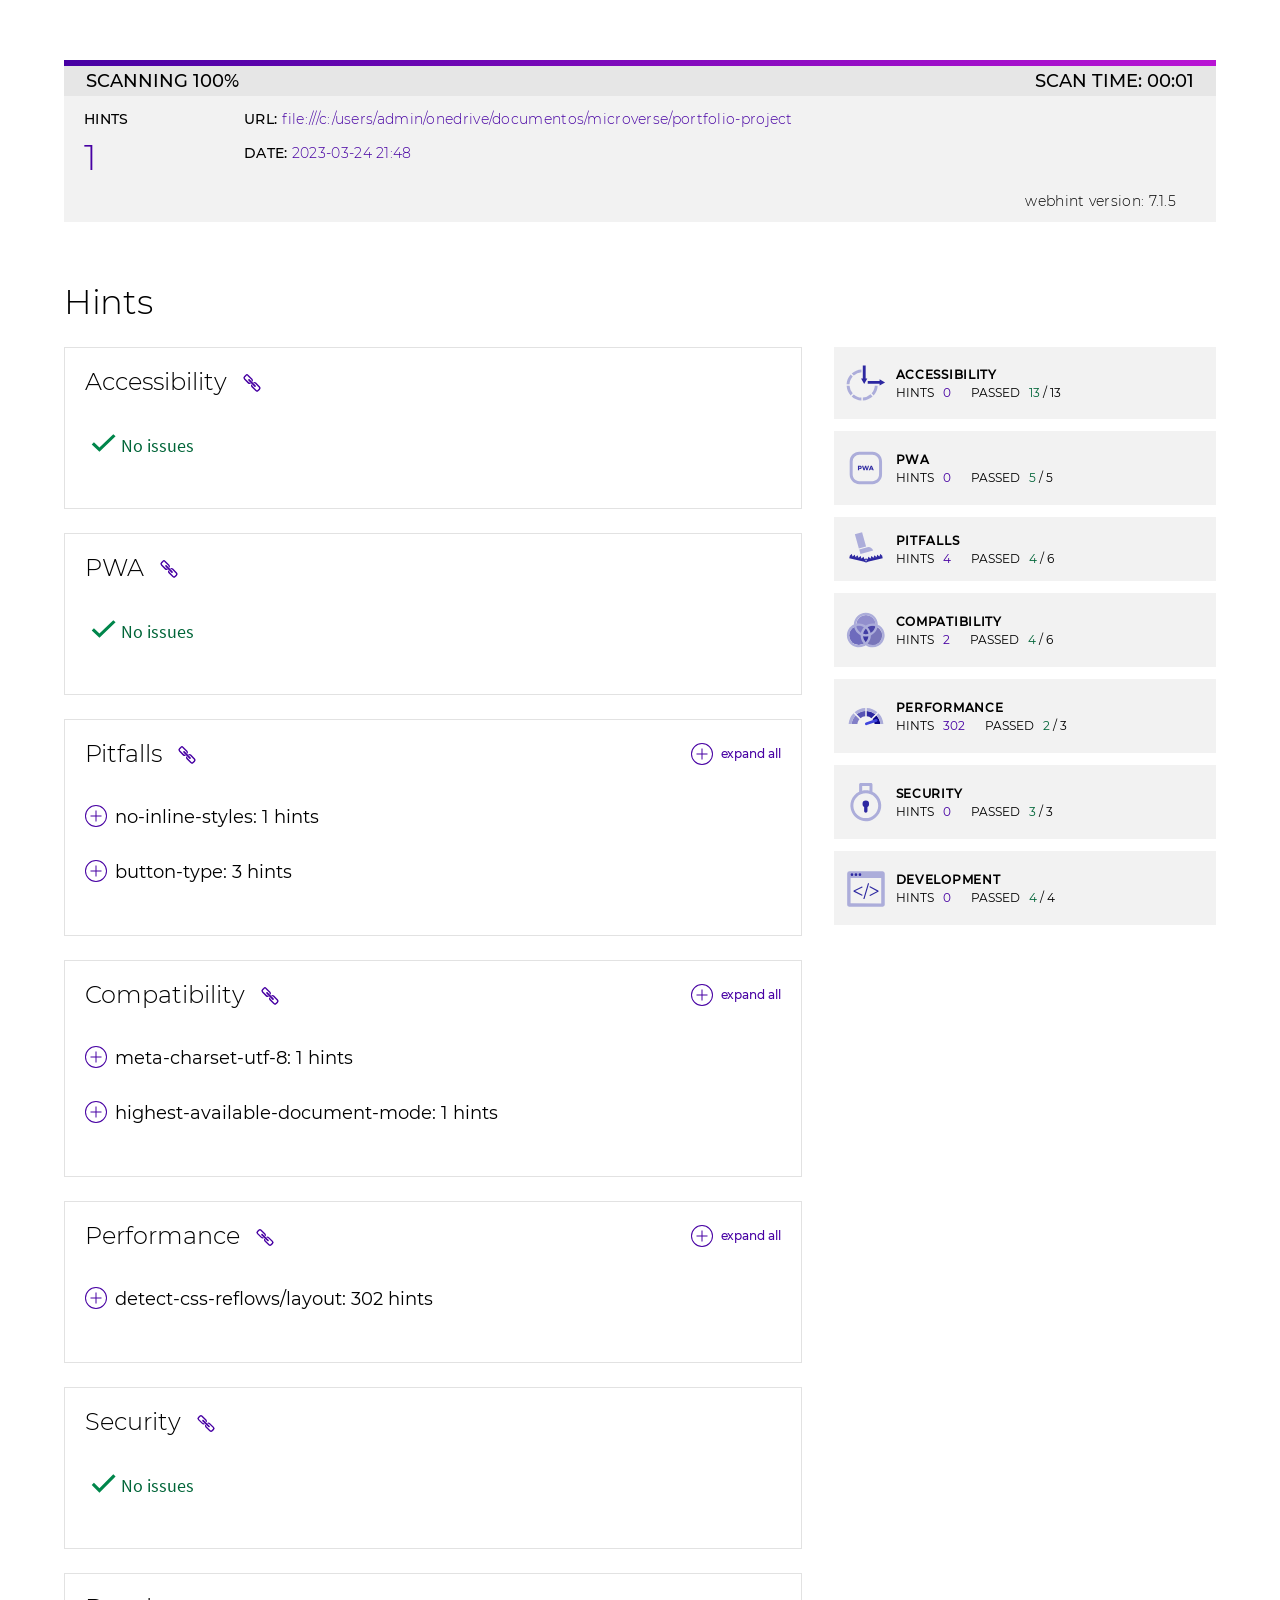
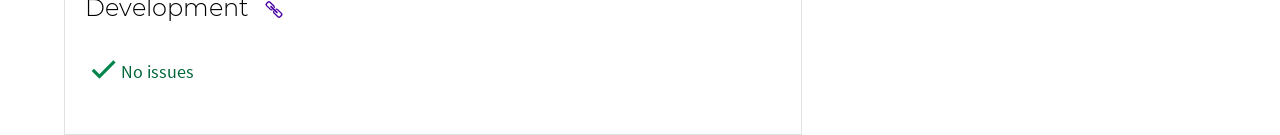
==== hint-report/file--C--Users-ADMIN-OneDrive-Documentos-Microverse-portfolio-project.html @ e351da22 "Fix error in head -delete typo" ====
<!DOCTYPE html>
<html lang="en">
<head>
    <meta charset="utf-8">
    <title>Webhint</title>
    <meta name="viewport" content="width=device-width, initial-scale=1">
    
    
        <link rel="icon" href="[data-uri]">
    



    
        <style>
            /* Content from file: styles/fonts.css */
            @font-face {
    font-family: "Montserrat";
    font-style: normal;
    font-weight: 300;
    src: local("Montserrat Light"), local("Montserrat-Light"), url('[data-uri]') format("woff2"), url('[data-uri]') format("woff");
    unicode-range: U+0000-00FF, U+0131, U+0152-0153, U+02BB-02BC, U+02C6, U+02DA, U+02DC, U+2000-206F, U+2074, U+20AC, U+2122, U+2191, U+2193, U+2212, U+2215, U+FEFF, U+FFFD;
}

@font-face {
    font-family: "Montserrat";
    font-style: normal;
    font-weight: 400;
    src: local("Montserrat Regular"), local("Montserrat-Regular"), url('[data-uri]') format("woff2"), url('[data-uri]') format("woff");
    unicode-range: U+0000-00FF, U+0131, U+0152-0153, U+02BB-02BC, U+02C6, U+02DA, U+02DC, U+2000-206F, U+2074, U+20AC, U+2122, U+2191, U+2193, U+2212, U+2215, U+FEFF, U+FFFD;
}

@font-face {
    font-family: "Montserrat";
    font-style: normal;
    font-weight: 500;
    src: local("Montserrat Medium"), local("Montserrat-Medium"), url('[data-uri]') format("woff2"), url('[data-uri]') format("woff");
    unicode-range: U+0000-00FF, U+0131, U+0152-0153, U+02BB-02BC, U+02C6, U+02DA, U+02DC, U+2000-206F, U+2074, U+20AC, U+2122, U+2191, U+2193, U+2212, U+2215, U+FEFF, U+FFFD;
}

@font-face {
    font-family: "Source Sans Pro";
    font-style: normal;
    font-weight: 400;
    src: local("Source Sans Pro Regular"), local("SourceSansPro-Regular"), url('[data-uri]') format("woff2"), url('[data-uri]') format("woff");
    unicode-range: U+0000-00FF, U+0131, U+0152-0153, U+02BB-02BC, U+02C6, U+02DA, U+02DC, U+2000-206F, U+2074, U+20AC, U+2122, U+2191, U+2193, U+2212, U+2215, U+FEFF, U+FFFD;
}

        </style>
    
        <style>
            /* Content from file: styles/base.css */
            /*
 *	BASE
 * =============================================
 */

* {
    box-sizing: border-box;
    margin: 0;
    padding: 0;
}

a {
    text-decoration: none;
}

a:hover {
    text-decoration: underline;
}

button, input, select {
    font: inherit;
}

img {
    border: 0;
}

/* Style focusable elements that need focus ring. Others reset and receive border styles in controls/color.css */
a:focus,
li:focus,
ul:focus,
button:focus,
summary:focus,
[tabindex="0"]:focus {
    outline: 1px dashed;
}

/*
Vertical rhythm
Sets a margin on select block level elements that have a previous sibling.
 */

* + p,
* + ol,
* + ul,
* + dl,
* + fieldset,
* + label,
* + pre,
* + blockquote,
* + img {
    margin-top: 2.4rem;
}

        </style>
    
        <style>
            /* Content from file: styles/controls.css */
            /*
 * BUTTONS
 * ---------------------------------------------
 */

button,
a.button {
    min-width: 16rem;
    max-width: 100%;
    border: 1px solid transparent;

    /* needed to override Chrome styles */
    border-radius: 0;
    padding: 1.2rem 1.6rem;

    color: #fff;
    letter-spacing: .1rem;
    text-transform: uppercase;

    overflow: hidden;
    white-space: nowrap;
    text-overflow: ellipsis;

    /* needed for .button as doesn’t always get default control behaviours */
    display: inline-block;
    text-align: center;
    cursor: pointer;
}

button:hover,
button:focus,
.button:hover,
.button:focus {
    border-color: hsla(0, 0%, 0%, .4);
}

button:active,
.button:active {
    border-color: transparent;
    background-color: hsla(0, 0%, 0%, .4);
}

        </style>
    
        <style>
            /* Content from file: styles/type.css */
            /*
 * TYPOGRAPHY
 * =============================================
 */

/*
    Base font size: 10px for easy rem to px conversion.
    Use % so if user increases their default font-size, it doesn’t wipe that out
*/
html {
    font-size: 62.5%;
}

/* use em rather than rem due to IE9–10 rem in font shorthand bug. */
body {
    font: 1.8em/1.4 base, "Source Sans Pro", Verdana, sans-serif;
}

/*	Headings and Captions */

/* only elements get top margin. Semantic classes only get the font/text styles */
h1,
h2,
h3,
h4,
h5,
button,
legend,
.headline,
.heading,
.subheading,
.title,
.subtitle,
.subtitle--alt,
.caption--alt,
.button,
.button--alt,
.scan-heading,
.category,
.rule-list,
.rule-title,
.rule-tile__category,
[class*="-badge"],
.scan-overview,
.docs-button,
.anchor-top,
.feature__cta {
    font-family: "Montserrat", sans-serif;
}


h1,
h2,
.headline,
.heading,
.scan-heading {
    letter-spacing: -.01em;

    position: relative;
    max-width: 64rem;
    z-index: 1;
}

.headline::before,
.heading::before {
    content: "";
    position: absolute;
    left: 0;
    top: -.5rem;
    height: .5rem;
    width: 5rem;
}

h1,
h2,
h3,
h6,
caption,
.headline,
.heading,
.subheading,
.title,
.subcaption {
    font-weight: 300;
    line-height: 1.2;
}

h3,
h4,
.title,
.subtitle,
.subtitle--alt {
    font-weight: 300;
}

h2,
.subheading {
    font-size: 2.6rem;
}

h3,
.title,
.scan-heading {
    font-size: 2rem;
}

h4,
caption,
.subtitle {
    font-size: 1.8rem;
}

@media (min-width: 48em) {

    h2,
    .subheading {
        font-size: 3.4rem;
    }

    h3,
    .title {
        font-size: 2.4rem;
    }

    h4,
    caption,
    .subtitle {
        font-size: 2rem;
    }

}

/* Maximum line lengths */
details,
p,
li {
    max-width: 64rem;
}

        </style>
    
        <style>
            /* Content from file: styles/layouts.css */
            /*
 * LAYOUTS
 * =============================================
 * @Dependencies: base.css, structure.css
 */

.container::after,
.layout::after,
.module::after {
    display: block;
    clear: both;
    content: "";
}

.layout {
    margin-right: 0;
    margin-left: 0;
}

.module {
    margin-top: 2.4rem;
    width: 100%;
}

.module:first-child {
    margin-top: 0;
}

@media (min-width: 33.75em) {

    .layout {
        margin-right: -1.2rem;
        margin-left: -1.2rem;
    }

    .module {
        float: left;
        padding-right: 1.2rem;
        padding-left: 1.2rem;
    }

}

@media (min-width: 48em) {

    .layout {
        margin-left: -1.6rem;
        margin-right: -1.6rem;
    }

    .module {
        padding-right: 1.6rem;
        padding-left: 1.6rem;
    }

}

/* Primary + Secondary */

@media (min-width: 48em) {

    .module--primary,
    .module--secondary {
        float: left;
        width: 50%;
        margin-top: 0;
    }

    .layout--basic--alt .module--secondary,
    .layout--basic--offset--alt .module--secondary {
        float: right;
    }

}

@media (min-width: 60em) {

    .layout--basic .module--primary,
    .layout--basic--alt .module--primary {
        width: 62.5%;
    }

    .layout--basic .module--secondary,
    .layout--basic--alt .module--secondary {
        width: 33.333%;
    }

    .layout--basic--offset .module--primary,
    .layout--basic--offset--alt .module--primary {
        width: 58.333%;
    }

    .layout--basic--offset .module--secondary,
    .layout--basic--offset--alt .module--secondary {
        width: 37.5%;
    }

}

        </style>
    
        <style>
            /* Content from file: styles/structure.css */
            /*
 * BASIC STRUCTURE
 * =============================================
 * @Dependencies: base.css
 */

body {
    overflow-x: hidden;
}

/* Limit widths */
hr,
.container {
    max-width: 144rem;
}

/* Standard sections and subsections */
.section,
hr {
    margin-top: 4.8rem;
}



/*
Containing element goes INSIDE sections,
as some sections are full-bleed on the page.
 */

.container {
    width: 100%;
    padding-right: 1rem;
    padding-left: 1rem;
}

.container .container,
.container hr {
    width: auto;
}

@media (min-width: 48em) {

    .content > header,
    .section,
    hr {
        margin-top: 6rem;
    }

}

/* @TODO: Revert to 56.2em when extensions is removed from header */
@media (min-width: 58em) {

    hr,
    .container {
        width: 90%;
        margin-right: auto;
        margin-left: auto;
        padding-right: 0;
        padding-left: 0;
    }

}

        </style>
    
        <style>
            /* Content from file: styles/anchor-top.css */
            a.anchor-top {
    position: fixed;
    right: 2.4rem;
    bottom: 2.4rem;

    width: 5rem;
    height: 6rem;

    padding: 3.3rem 1.2rem 1rem 1.2rem;

    font-size: 1.3rem;
    background: hsla(266, 100%, 32%, .7);
    color: #fff;
    text-transform: uppercase;

    border-radius: .4rem;
}

a.anchor-top:hover, a.anchor-top:focus {
    background: hsla(266, 100%, 32%, .8);
    text-decoration: none;
}

a.anchor-top:focus {
    outline: 1px dashed #4700a3;
}

a.anchor-top:active {
    background: hsla(266, 100%, 32%, 1);
}

a.anchor-top::before {
    content: url('[data-uri]');
    display: inline-block;
    position: absolute;
    width: 2.5rem;
    top: 1.4rem;
    left: 0;
    padding: 0 1.25rem;
}

        </style>
    
        <style>
            /* Content from file: styles/scan/scan-results.css */
            /*
* SCAN RESULTS
* =============================================
* @Dependencies: base.css, structure.css, type.css
*/

.menu-open {
    overflow: hidden;
}

/* SCAN OVERVIEW */

.scan-overview {
    margin-bottom: 2.4rem;
    width: 100%;
}

.scan-overview__status {
    background-color: #e6e6e6;
    display: flex;
    font-size: 1.8rem;
    font-weight: 500;
    justify-content: space-between;
    line-height: 1.8rem;
    margin: 0;
    padding: 1.2rem 2.2rem .6rem;
    position: relative;
    text-transform: uppercase;
}

.scan-overview__status * {
    margin-top: 0;
}

.scan-overview__progress-bar {
    background-image: linear-gradient(270deg, #4700a3, #b914d4);
    background-size: 300%;
    height: 6px;
    left: 0;
    position: absolute;
    top: 0;
    transition: width 1s 0s linear;
    width: 0;
    animation: progressBarAnimation 2s ease infinite;
}

.scan-overview__progress-bar.end-animation {
    animation: none;
    background-size: 100%;
    background-image: linear-gradient(to right, #4700a3, #b914d4);
}

@keyframes progressBarAnimation {

    0% {
        background-position: 0% 50%
    }
    50% {
        background-position: 100% 50%
    }
    100% {
        background-position: 0% 50%
    }

}

.scan-overview--details {
    background-color: #f2f2f2;
    padding: 1.4rem 2rem;
    position: relative;
}

.scan-overview--debug-details {
    display: flex;
}

.scan-overview__scan-time {
    display: none;
    margin: 0;
}

.scan-overview--version {
    margin-right: 2rem;
}

.scan-overview--version .scan-overview__subheader,
.scan-overview--config .scan-overview__subheader {
    text-transform: none;
}

.scan-overview__subheader {
    font-size: 1.4rem;
    font-weight: 500;
    letter-spacing: .03rem;
    margin-top: 1.4rem;
    max-width: none;
    text-transform: uppercase;
}

.scan-overview__subheader span {
    color: #4700a3;
    font-weight: 300;
}

.scan-overview--debug-details .scan-overview__subheader {
    color: #000;
    font-weight: 300;
}

.scan-overview--debug-details .scan-overview__subheader span {
    color: #000;
}

.overview--url__url {
    text-transform: lowercase;
}

[class*="scan-overview__body--"] {
    font-size: 4.8rem;
    font-weight: 200;
    letter-spacing: .03rem;
    margin-right: 1rem;
    margin-top: .2rem;
    min-width: 15rem;
    text-transform: uppercase;
}

.scan-overview__body--purple {
    color: #4700a3;
}

.scan-overview__body__permalink {
    overflow-wrap: break-word;
    word-wrap: break-word;
}

.scan-overview__body__permalink .permalink-content {
    text-transform: none;
}

.permalink-copy {
    background-color: transparent;
    font-weight: 300;
    min-width: 2rem;
    padding: 0;
    text-align: left;
    white-space: normal;
}

.permalink-copy img {
    vertical-align: middle;
    width: 2rem;
}

.scan-overview__body__link {
    color: #000;
    display: inline-block;
    font-weight: 300;
}

@media (min-width: 33.75em) {

    .scan-overview--details {
        display: flex;
        justify-content: flex-start;
        padding-bottom: 4rem;
    }

    .scan-overview--more-details {
        display: flex;
        flex-wrap: wrap;
        justify-content: flex-start;
    }

    .scan-overview--scan-links {
        margin-right: 2rem;
    }

    .scan-overview__scan-time {
        display: block;
    }

    .scan-overview--scan-links .scan-overview__subheader {
        margin-bottom: 1.4rem;
    }

    .scan-overview--debug-details {
        bottom: 1rem;
        position: absolute;
        right: 2rem;
    }

    .scan-overview__subheader {
        margin-top: 0;
    }
}

@media (min-width: 58em) {
    [class*="scan-overview__body--"] {
        font-size: 3.6rem;
    }
}

/* OVERVIEW TILES */

.module.module--categories {
    margin-top: 0;
    width: 100%;
}

.rule-categories {
    position: fixed;
    left: 0;
    padding: 0 2rem;
    width: 100%;
    background-color: #fff;
    z-index: 5;
    bottom: calc(-100% + 5rem);
    height: calc(100% - 5rem);
    transition: bottom .5s ease-out;
}

.rule-categories.open {
    bottom: 5rem;
}

.rule-categories a {
    text-decoration: none;
}

.rule-tile--wrapper {
    border: 1px solid #979797;
    border-top: none;
    display: block;
}

.rule-tile--wrapper:first-child {
    border-top: 1px solid #979797;
}

.rule-tile {
    align-items: center;
    background-color: #f2f2f2;
    color: #000;
    display: flex;
    justify-content: space-evenly;
    padding: 1.2rem;
}

.rule-icon {
    margin-top: 0;
    max-width: 3.1rem;
    width: 100%;
}

a > .rule-tile:hover {
    background-color: rgba(64, 69, 221, 0.2);
    text-decoration: none;
}

.rule-tile__category {
    color: #000;
    flex: 1;
    font-size: 1.2rem;
    font-weight: 600;
    letter-spacing: .07rem;
    margin: 0 0 0 1rem;
    max-width: 19rem;
    text-transform: uppercase;
    white-space: nowrap;
}

.rule-tile__hints {
    color: #4700a3;
}

.rule-tile__passed {
    color: #006538;
}

.rule-tile__info {
    align-items: center;
    display: flex;
    flex-grow: 1;
    justify-content: space-between;
}

.rule-tile__results {
    display: flex;
    flex: 1;
    justify-content: space-around;
}

.rule-tile__result-wrapper {
    margin-left: 2.4rem;
    text-align: center;
}

.rule-tile__result-wrapper p {
    margin: 0;
}

.rule-tile__sub-category {
    /* move to type.css */
    font-family: "Montserrat", sans-serif;
    font-size: 1.4rem;
    font-weight: 500;
    flex: 1;
    text-transform: uppercase;
}

.show-categories {
    background-color: #4713a0;
    bottom: 0;
    height: 5rem;
    left: 0;
    position: fixed;
    text-transform: uppercase;
    width: 100%;
    z-index: 10;
}


@media (min-width: 33.75em) {

    .module.module--categories {
        float: none;
    }

    .rule-tile__category {
        font-size: 1.4rem;
    }

    .rule-tile__sub-category {
        font-size: 1.6rem;
        font-weight: 400;
    }

    .rule-icon {
        max-width: 4rem;
        max-height: 5rem;
    }

}

@media (min-width: 48em) {

    .module.module--categories {
        float: right;
        margin-top: 2.4rem;
        position: sticky;
        top: 1rem;
        width: 35%;
    }

    .module.module--results {
        width: 65%;
    }
    .show-categories {
        display: none;
    }

    .rule-categories {
        display: block;
        padding: 0;
        position: static;
    }

    .rule-tile {
        margin: 0 0 1.2rem;
    }

    .rule-tile--wrapper {
        border: none;
    }

    .rule-tile--wrapper:first-child {
        border-top: none;
    }

}

@media (min-width: 48em) and (max-width: 82.5em) {

    .rule-tile__info {
        flex-direction: column;
        justify-content: center;
        align-items: start;
    }

    .rule-tile__category {
        font-size: 1.2rem;
    }

    .rule-tile__results {
        justify-content: start;
        line-height: 1.3rem;
        margin-left: 1rem;
        width: 100%;
    }

    .rule-tile__result-wrapper {
        margin: 0;
    }

    .rule-tile__result-wrapper:first-child {
        margin-right: 2rem;
    }

    .rule-tile__result-wrapper p {
        display: inline-block;
    }

    .rule-tile__result-wrapper p span {
        margin-left: .5rem;
    }

    .rule-tile__sub-category {
        font-size: 1.2rem;
    }

}

/* SCAN DETAILS */

.rule-result {
    border: 1px solid #e2e2e2;
    margin-top: 2.4rem;
    padding: 2rem;
}

.rule-result--category {
    align-items: center;
    display: flex;
    justify-content: space-between;
    margin-bottom: 3.6rem;
}

.hint-link::after {
	position: absolute;
	content: url('[data-uri]');
	display: inline-block;
	width: 2rem;
	margin-top: .3rem;
	margin-left: 1.5rem;
}

.button-expand-all {
    background: rgba(255, 255, 255, 0) url('[data-uri]') 0 0 no-repeat;
    border: 0;
    color: #4700a3;
    font-size: 1.2rem;
    font-weight: 500;
    height: 2.2rem;
    letter-spacing: -.1px;
    line-height: 2.2rem;
    min-width: 0;
    padding: 0 0 0 3rem;
    position: relative;
}

.button-expand-all.closed {
    background-position: 0 -2.2rem;
}

.rule-result h3 {
    display: flex;
    text-transform: capitalize;
}

.rule-result--details {
    /* display: block; is necessary for Edge */
    display: block;
    margin-bottom: 3rem;
    max-width: none;
    width: 100%;
}

.rule-result--details > .rule-content {
    display: none;
}

.rule-result--details[open] > .rule-content {
    display: block;
}

.rule-title {
    cursor: pointer;
    font-size: 1.8rem;
    font-weight: 400;
    padding-left: 3rem;
    list-style: none;
}

.rule-title::-webkit-details-marker {
    display: none;
}

.rule-title::before {
    background: url('[data-uri]') no-repeat 0 -22px;
    content: "";
    height: 22px;
    position: absolute;
    width: 22px;
    margin-left: -3rem;
}

.rule-result--details[open] .rule-title::before {
    background-position: 0 0;
}

.rule-content {
    border-top: 1px solid #979797;
    display: flex;
    flex-flow: column;
    margin-top: .8rem;
}

.rule-result--details__hint-number {
    color: #4700a3;
}

.rule-result--details__hint-link,
.rule-result--details__hint-link:visited {
    color: #4700a3;
}

.rule-doc-buttons {
    background-color: #fff;
    padding-top: 1rem;
    position: sticky;
    top: 0;
    z-index: 1;
}

.rule-doc-button {
    background: #4700a3;
    display: inline-block;
    font-size: 1.4rem;
    font-weight: 500;
    padding: .6rem 3.5rem .6rem 1rem;
    position: relative;
    text-decoration: none;
}

.rule-doc-button,
.rule-doc-button:visited {
    color: #fff;
}

.rule-doc-button:nth-child(2) {
    margin-left: 1rem;
}

.rule-doc-icon {
    background: url('[data-uri]') no-repeat right center;
    height: 100%;
    position: absolute;
    right: 1rem;
    top: 0;
    width: 20px;
}

button {
    text-transform: none;
}

.rule-result--details__body {
    padding: 1.4rem 0;
    margin-left: 3rem;
}

.rule-result--details__body p {
    overflow-wrap: break-word;
    word-wrap: break-word;
}

.rule-result--details__body > * {
    margin-top: 2rem;
}

.rule-result--details__body code {
    background-color: hsla(238, 65%, 90%, .6);
    border-radius: .3rem;
    padding: .2rem .4rem;
}

.rule-result__code {
    background-color: #f4f4f4;
    margin-top: 3rem;
    padding: 2.4rem;
    /* Hanlde long urls */
    overflow-wrap: break-word;
    word-wrap: break-word;
    -ms-word-break: break-all;
    word-break: break-word;
    /* Adds a hyphen where the word breaks, if supported (No Blink) */
    -ms-hyphens: auto;
    -moz-hyphens: auto;
    -webkit-hyphens: auto;
    hyphens: auto;
}

.rule-result__code code {
    background-color: #f4f4f4;
}

/* RULE RESULT MESSAGES */

.rule-result__message--compiling {
    color: #4700a3;
    margin-top: -2.6rem;
}

.rule-result__message--compiling p,
.rule-result__message--compiling__loader {
    display: inline-block;
}

.rule-result__message--compiling p {
    padding-left: 1.6rem;
}

.rule-result__message--compiling__loader {
    animation: spin 2s linear infinite;
    border: 3px solid #f3f3f3;
    border-radius: 50%;
    border-top: 3px solid #4700a3;
    height: 2.5rem;
    width: 2.5rem;
}

.rule-result__doc--list {
    padding-left: 2rem;
    margin-top: 0;
}

/* RESULTS LOADER ANIMATION */

@keyframes spin {

    0% {
        transform: rotate(0deg);
    }
    100% {
        transform: rotate(360deg);
    }

}

.rule-result__message--passed {
    color: #006538;
    padding-left: 3.6rem;
}

.rule-result__message--passed::before {
    content: url('[data-uri]');
    height: .5rem;
    position: absolute;
    width: 2.5rem;
    margin-left: -3rem;
}

/* INTEGRATION MESSAGES */

.rule-result--details__footer-msg {
    margin: 2.4rem 0 2.4rem 3rem;
}

.rule-result--details__footer-msg p {
    display: inline-block;
}

.rule-result--details__footer-msg img {
    margin-left: 1.2rem;
    margin-top: 0;
    vertical-align: middle;
    width: 15rem;
}

.rule-result--details__footer-msg img.axe-logo {
    width: 7rem;
}

/* SCAN QUEUE */

.scan-queue-bg-wrap {
    background-color: #3035a6;
    color: #fff;
    padding-bottom: 6rem;
}

.scan-queue-bg-wrap .breadcrumb ul,
.scan-queue-bg-wrap .breadcrumb ul a,
.scan-queue-bg-wrap > .subtitle {
    color: #fff;
}

.scan-queue__permalink {
    background-color: #fff;
    color: #000;
    max-width: 64rem;
    margin: 2.4rem 0;
    padding: 2.4rem;
    word-break: break-all;
}

/* SCAN ERROR */

.scanner-cta {
    position: relative;
}

.scanner-cta__link::after {
    content: url('[data-uri]');
    display: inline-block;
    left: 21rem;
    margin-top: .2rem;
    position: absolute;
    width: .8rem;
}

.scan-error {
    margin-top: 2.4rem;
}

/* PRINT STYLES */

@media print {

    .rule-categories {
        position: relative;
        margin: 1.2rem 0 0 0;
        padding: 0;
    }

    .show-categories {
        display: none;
    }

    .rule-tiles {
        padding: .6rem 1.2rem;
    }

    .button-expand-all {
        display: none;
    }

    .rule-doc-buttons {
        position: relative;
    }

    .rule-doc-button,
    .rule-doc-button:nth-child(2) {
        border: 1px solid #4700a3;
        color: #4700a3;
        background-color: #fff;
        padding: .6rem;
    }

    .rule-doc-icon {
        display: none;
    }

    .rule-result--details,
    .rule-result--details__hint-link,
    .rule-result--details__footer-msg {
        font-size: 75%;
    }

    .rule-result--details__body {
        border-top: 1px solid #d6d6d6;
    }

    .rule-content div:nth-child(2) {
        border-top: none;
    }

    .rule-result--details__body p {
        margin: .6rem 0 0 0;
    }

    .rule-result__code {
        border: 1px solid #d6d6d6;
        margin: 1.2rem 0 0 0;
        padding: 1.2rem;
    }

    .rule-result--details__footer-msg {
        margin: .6rem 0 1.2rem 3rem;
    }

    .rule-result--details__footer-msg img.axe-logo {
        width: 3rem;
    }

    .rule-title {
        padding-left: 0;
    }

    .hint-link::after,
    .rule-title::before {
        display: none;
    }

}

        </style>
    
        <style>
            /* Content from file: styles/highlight/default.min.css */
            .hljs{display:block;overflow-x:auto;padding:0.5em;background:#F0F0F0}.hljs,.hljs-subst{color:#444}.hljs-comment{color:#888888}.hljs-keyword,.hljs-attribute,.hljs-selector-tag,.hljs-meta-keyword,.hljs-doctag,.hljs-name{font-weight:bold}.hljs-type,.hljs-string,.hljs-number,.hljs-selector-id,.hljs-selector-class,.hljs-quote,.hljs-template-tag,.hljs-deletion{color:#880000}.hljs-title,.hljs-section{color:#880000;font-weight:bold}.hljs-regexp,.hljs-symbol,.hljs-variable,.hljs-template-variable,.hljs-link,.hljs-selector-attr,.hljs-selector-pseudo{color:#BC6060}.hljs-literal{color:#78A960}.hljs-built_in,.hljs-bullet,.hljs-code,.hljs-addition{color:#397300}.hljs-meta{color:#1f7199}.hljs-meta-string{color:#4d99bf}.hljs-emphasis{font-style:italic}.hljs-strong{font-weight:bold}
        </style>
    
</head>
<body>
    <div class="section container">
    <div class="scan-overview" data-id="1679694489221" id="main">
        <div class="scan-overview__status">
            <div id="scan-percentage-bar" class="scan-overview__progress-bar end-animation" style="width: 100%"></div>
            <p>scanning <span id="scan-percentage">100%</span></p>
            <p class="scan-overview__scan-time">
                scan time: <span id="scan-time">00:01</span>
            </p>
        </div>
        <div class="scan-overview--details">
            <div class="scan-overview--hints">
                <p class="scan-overview__subheader">hints</p>
                <p class="scan-overview__body--purple large" id="total-hints">1</p>
            </div>
            <div class="scan-overview--more-details">
                <div class="scan-overview--scan-links">
                    <div class="scan-overview--url">
                        <p class="scan-overview__subheader">url: <span class="overview--url__url">file:///C:/Users/ADMIN/OneDrive/Documentos/Microverse/portfolio-project</span></p>
                    </div>
                    
                        <div class="scan-overview--time-stamp">
                            <p class="scan-overview__subheader">Date: <span id="scan-date" class="overview--time-stamp__time-stamp" data-date="2023-03-24T21:48:07.382Z">2023-03-24T21:48:07.382Z</span></p>
                        </div>
                    
                </div>
                
            </div>
            <div class="scan-overview--debug-details">
                <div class="scan-overview--version">
                    <p class="scan-overview__subheader">webhint version: <span id="version">7.1.5</span></p>
                </div>
                
            </div>
        </div>
    </div>
    
    <section id="results-container" class="section container" aria-labelledby="hints" aria-live="polite">
        <h2 id="hints">Hints</h2>
        <div class="layout layout--basic--offset--alt">
            <div class="module module--secondary module--categories">
                <button aria-control="categories-list" class="show-categories" id="show-categories">Jump to category</button>
                <div class="rule-categories" id="categories-list">
                                            <a class="rule-tile--wrapper" id="summary-accessibility" href="#category-accessibility">
    <div class="rule-tile">
        <img src="[data-uri]" class="rule-icon" alt="" role="presentation">
        <div class="rule-tile__info">
            <p class="rule-tile__category">Accessibility</p>
            <div class="rule-tile__results">
                <div class="rule-tile__result-wrapper">
                    <p class="rule-tile__sub-category">hints</p>
                    <p class="rule-tile__sub-category rule-tile__hints"><span>0</span></p>
                </div>
                <div class="rule-tile__result-wrapper">
                    <p class="rule-tile__sub-category">passed</p>
                    <p class="rule-tile__sub-category"><span class="rule-tile__passed">13</span>&nbsp;/&nbsp;13</p>
                </div>
            </div>
        </div>
    </div>
</a>

                                            <a class="rule-tile--wrapper" id="summary-pwa" href="#category-pwa">
    <div class="rule-tile">
        <img src="[data-uri]" class="rule-icon" alt="" role="presentation">
        <div class="rule-tile__info">
            <p class="rule-tile__category">PWA</p>
            <div class="rule-tile__results">
                <div class="rule-tile__result-wrapper">
                    <p class="rule-tile__sub-category">hints</p>
                    <p class="rule-tile__sub-category rule-tile__hints"><span>0</span></p>
                </div>
                <div class="rule-tile__result-wrapper">
                    <p class="rule-tile__sub-category">passed</p>
                    <p class="rule-tile__sub-category"><span class="rule-tile__passed">5</span>&nbsp;/&nbsp;5</p>
                </div>
            </div>
        </div>
    </div>
</a>

                                            <a class="rule-tile--wrapper" id="summary-pitfalls" href="#category-pitfalls">
    <div class="rule-tile">
        <img src="[data-uri]" class="rule-icon" alt="" role="presentation">
        <div class="rule-tile__info">
            <p class="rule-tile__category">Pitfalls</p>
            <div class="rule-tile__results">
                <div class="rule-tile__result-wrapper">
                    <p class="rule-tile__sub-category">hints</p>
                    <p class="rule-tile__sub-category rule-tile__hints"><span>4</span></p>
                </div>
                <div class="rule-tile__result-wrapper">
                    <p class="rule-tile__sub-category">passed</p>
                    <p class="rule-tile__sub-category"><span class="rule-tile__passed">4</span>&nbsp;/&nbsp;6</p>
                </div>
            </div>
        </div>
    </div>
</a>

                                            <a class="rule-tile--wrapper" id="summary-compatibility" href="#category-compatibility">
    <div class="rule-tile">
        <img src="[data-uri]" class="rule-icon" alt="" role="presentation">
        <div class="rule-tile__info">
            <p class="rule-tile__category">Compatibility</p>
            <div class="rule-tile__results">
                <div class="rule-tile__result-wrapper">
                    <p class="rule-tile__sub-category">hints</p>
                    <p class="rule-tile__sub-category rule-tile__hints"><span>2</span></p>
                </div>
                <div class="rule-tile__result-wrapper">
                    <p class="rule-tile__sub-category">passed</p>
                    <p class="rule-tile__sub-category"><span class="rule-tile__passed">4</span>&nbsp;/&nbsp;6</p>
                </div>
            </div>
        </div>
    </div>
</a>

                                            <a class="rule-tile--wrapper" id="summary-performance" href="#category-performance">
    <div class="rule-tile">
        <img src="[data-uri]" class="rule-icon" alt="" role="presentation">
        <div class="rule-tile__info">
            <p class="rule-tile__category">Performance</p>
            <div class="rule-tile__results">
                <div class="rule-tile__result-wrapper">
                    <p class="rule-tile__sub-category">hints</p>
                    <p class="rule-tile__sub-category rule-tile__hints"><span>302</span></p>
                </div>
                <div class="rule-tile__result-wrapper">
                    <p class="rule-tile__sub-category">passed</p>
                    <p class="rule-tile__sub-category"><span class="rule-tile__passed">2</span>&nbsp;/&nbsp;3</p>
                </div>
            </div>
        </div>
    </div>
</a>

                                            <a class="rule-tile--wrapper" id="summary-security" href="#category-security">
    <div class="rule-tile">
        <img src="[data-uri]" class="rule-icon" alt="" role="presentation">
        <div class="rule-tile__info">
            <p class="rule-tile__category">Security</p>
            <div class="rule-tile__results">
                <div class="rule-tile__result-wrapper">
                    <p class="rule-tile__sub-category">hints</p>
                    <p class="rule-tile__sub-category rule-tile__hints"><span>0</span></p>
                </div>
                <div class="rule-tile__result-wrapper">
                    <p class="rule-tile__sub-category">passed</p>
                    <p class="rule-tile__sub-category"><span class="rule-tile__passed">3</span>&nbsp;/&nbsp;3</p>
                </div>
            </div>
        </div>
    </div>
</a>

                                            <a class="rule-tile--wrapper" id="summary-development" href="#category-development">
    <div class="rule-tile">
        <img src="[data-uri]" class="rule-icon" alt="" role="presentation">
        <div class="rule-tile__info">
            <p class="rule-tile__category">Development</p>
            <div class="rule-tile__results">
                <div class="rule-tile__result-wrapper">
                    <p class="rule-tile__sub-category">hints</p>
                    <p class="rule-tile__sub-category rule-tile__hints"><span>0</span></p>
                </div>
                <div class="rule-tile__result-wrapper">
                    <p class="rule-tile__sub-category">passed</p>
                    <p class="rule-tile__sub-category"><span class="rule-tile__passed">4</span>&nbsp;/&nbsp;4</p>
                </div>
            </div>
        </div>
    </div>
</a>

                    
                </div>
            </div>
            <div class="module module--primary module--results">
                                    <section class="rule-result" id="accessibility">
    <div class="rule-result--category">
        <h3 id="category-accessibility">Accessibility <a href="#category-accessibility" class="hint-link" title="Accessibility"></a></h3>
        
    </div>
    
        <div class="rule-result--details">
    <div class="rule-result__message--passed">
        <p>No issues</p>
    </div>
</div>

    
</section>

                                    <section class="rule-result" id="pwa">
    <div class="rule-result--category">
        <h3 id="category-pwa">PWA <a href="#category-pwa" class="hint-link" title="PWA"></a></h3>
        
    </div>
    
        <div class="rule-result--details">
    <div class="rule-result__message--passed">
        <p>No issues</p>
    </div>
</div>

    
</section>

                                    <section class="rule-result" id="pitfalls">
    <div class="rule-result--category">
        <h3 id="category-pitfalls">Pitfalls <a href="#category-pitfalls" class="hint-link" title="Pitfalls"></a></h3>
        
            <button title="expand" class="button-expand-all expanded">close all</button>

        
    </div>
    
        
            <details open class="rule-result--details" id="no-inline-styles" aria-expanded="true" role="group">
    <summary class="rule-title" title="show no-inline-styles&#39;s result details" role="button">no-inline-styles: 1 hints</summary>
    <div class="rule-content">
        
        <div class="rule-doc-buttons">
            <a class="rule-doc-button" rel="noopener noreferrer" target="_blank" href="https://webhint.io/docs/user-guide/hints/hint-no-inline-styles/#why-is-this-important"
                title="no-inline-styles - Why is this important">
                Why is this important <span class="rule-doc-icon"></span>
            </a>

            <a class="rule-doc-button" rel="noopener noreferrer" target="_blank" href="https://webhint.io/docs/user-guide/hints/hint-no-inline-styles/#examples-that-pass-the-hint"
                title="no-inline-styles - How to fix it">
                How to fix it <span class="rule-doc-icon"></span>
            </a>
        </div>
        
        
            <div class="rule-result--details__body">
                <p id="hint-no-inline-styles-1">
                    <span class="rule-result--details__hint-number">hint #1:</span> CSS inline styles should not be used, move styles to an external CSS file <a href="#hint-no-inline-styles-1" class="hint-link" title="no-inline-styles: hint #1"></a>
                </p>
                
                <p>
                    <a class="rule-result--details__hint-link" target="_blank" rel="noopener noreferrer" href="file:///C:/Users/ADMIN/OneDrive/Documentos/Microverse/portfolio-project/hint-report/file--C--Users-ADMIN-OneDrive-Documentos-Microverse-portfolio-project.html">
                        file:///C:/Users/ADMIN … portfolio-project.html
                    </a>
                </p>
                
                
                <div class="rule-result__code">
                    <code class="">&lt;div id=&#34;scan-percentage-bar&#34; class=&#34;scan-overview__progress-bar end-animation&#34; style=&#34;width: 100%&#34;&gt;</code>
                </div>
                
                
            </div>
            
        
    </div>
</details>

        
            <details open class="rule-result--details" id="button-type" aria-expanded="true" role="group">
    <summary class="rule-title" title="show button-type&#39;s result details" role="button">button-type: 3 hints</summary>
    <div class="rule-content">
        
        <div class="rule-doc-buttons">
            <a class="rule-doc-button" rel="noopener noreferrer" target="_blank" href="https://webhint.io/docs/user-guide/hints/hint-button-type/#why-is-this-important"
                title="button-type - Why is this important">
                Why is this important <span class="rule-doc-icon"></span>
            </a>

            <a class="rule-doc-button" rel="noopener noreferrer" target="_blank" href="https://webhint.io/docs/user-guide/hints/hint-button-type/#examples-that-pass-the-hint"
                title="button-type - How to fix it">
                How to fix it <span class="rule-doc-icon"></span>
            </a>
        </div>
        
        
            <div class="rule-result--details__body">
                <p id="hint-button-type-1">
                    <span class="rule-result--details__hint-number">hint #1:</span> Button type attribute has not been set. <a href="#hint-button-type-1" class="hint-link" title="button-type: hint #1"></a>
                </p>
                
                <p>
                    <a class="rule-result--details__hint-link" target="_blank" rel="noopener noreferrer" href="file:///C:/Users/ADMIN/OneDrive/Documentos/Microverse/portfolio-project/hint-report/file--C--Users-ADMIN-OneDrive-Documentos-Microverse-portfolio-project.html">
                        file:///C:/Users/ADMIN … portfolio-project.html
                    </a>
                </p>
                
                
                <div class="rule-result__code">
                    <code class="">&lt;button aria-control=&#34;categories-list&#34; class=&#34;show-categories&#34; id=&#34;show-categories&#34;&gt;</code>
                </div>
                
                
            </div>
            
        
            <div class="rule-result--details__body">
                <p id="hint-button-type-2">
                    <span class="rule-result--details__hint-number">hint #2:</span> Button type attribute has not been set. <a href="#hint-button-type-2" class="hint-link" title="button-type: hint #2"></a>
                </p>
                
                <p>
                    <a class="rule-result--details__hint-link" target="_blank" rel="noopener noreferrer" href="file:///C:/Users/ADMIN/OneDrive/Documentos/Microverse/portfolio-project/hint-report/file--C--Users-ADMIN-OneDrive-Documentos-Microverse-portfolio-project.html">
                        file:///C:/Users/ADMIN … portfolio-project.html
                    </a>
                </p>
                
                
                <div class="rule-result__code">
                    <code class="">&lt;button title=&#34;expand&#34; class=&#34;button-expand-all expanded&#34;&gt;close all&lt;/button&gt;</code>
                </div>
                
                
            </div>
            
        
            <div class="rule-result--details__body">
                <p id="hint-button-type-3">
                    <span class="rule-result--details__hint-number">hint #3:</span> Button type attribute has not been set. <a href="#hint-button-type-3" class="hint-link" title="button-type: hint #3"></a>
                </p>
                
                <p>
                    <a class="rule-result--details__hint-link" target="_blank" rel="noopener noreferrer" href="file:///C:/Users/ADMIN/OneDrive/Documentos/Microverse/portfolio-project/hint-report/file--C--Users-ADMIN-OneDrive-Documentos-Microverse-portfolio-project.html">
                        file:///C:/Users/ADMIN … portfolio-project.html
                    </a>
                </p>
                
                
                <div class="rule-result__code">
                    <code class="">&lt;button title=&#34;expand&#34; class=&#34;button-expand-all expanded&#34;&gt;close all&lt;/button&gt;</code>
                </div>
                
                
            </div>
            
        
    </div>
</details>

        
    
</section>

                                    <section class="rule-result" id="compatibility">
    <div class="rule-result--category">
        <h3 id="category-compatibility">Compatibility <a href="#category-compatibility" class="hint-link" title="Compatibility"></a></h3>
        
            <button title="expand" class="button-expand-all expanded">close all</button>

        
    </div>
    
        
            <details open class="rule-result--details" id="meta-charset-utf-8" aria-expanded="true" role="group">
    <summary class="rule-title" title="show meta-charset-utf-8&#39;s result details" role="button">meta-charset-utf-8: 1 hints</summary>
    <div class="rule-content">
        
        <div class="rule-doc-buttons">
            <a class="rule-doc-button" rel="noopener noreferrer" target="_blank" href="https://webhint.io/docs/user-guide/hints/hint-meta-charset-utf-8/#why-is-this-important"
                title="meta-charset-utf-8 - Why is this important">
                Why is this important <span class="rule-doc-icon"></span>
            </a>

            <a class="rule-doc-button" rel="noopener noreferrer" target="_blank" href="https://webhint.io/docs/user-guide/hints/hint-meta-charset-utf-8/#examples-that-pass-the-hint"
                title="meta-charset-utf-8 - How to fix it">
                How to fix it <span class="rule-doc-icon"></span>
            </a>
        </div>
        
        
            <div class="rule-result--details__body">
                <p id="hint-meta-charset-utf-8-1">
                    <span class="rule-result--details__hint-number">hint #1:</span> &#39;charset&#39; meta element should be the first thing in &#39;&lt;head&gt;&#39;. <a href="#hint-meta-charset-utf-8-1" class="hint-link" title="meta-charset-utf-8: hint #1"></a>
                </p>
                
                <p>
                    <a class="rule-result--details__hint-link" target="_blank" rel="noopener noreferrer" href="file:///C:/Users/ADMIN/OneDrive/Documentos/Microverse/portfolio-project/index.html">
                        file:///C:/Users/ADMIN … tfolio-project/index.html
                    </a>
                </p>
                
                
                <div class="rule-result__code">
                    <code class="">&lt;meta charset=&#34;UTF-8&#34;&gt;</code>
                </div>
                
                
            </div>
            
        
    </div>
</details>

        
            <details open class="rule-result--details" id="highest-available-document-mode" aria-expanded="true" role="group">
    <summary class="rule-title" title="show highest-available-document-mode&#39;s result details" role="button">highest-available-document-mode: 1 hints</summary>
    <div class="rule-content">
        
        <div class="rule-doc-buttons">
            <a class="rule-doc-button" rel="noopener noreferrer" target="_blank" href="https://webhint.io/docs/user-guide/hints/hint-highest-available-document-mode/#why-is-this-important"
                title="highest-available-document-mode - Why is this important">
                Why is this important <span class="rule-doc-icon"></span>
            </a>

            <a class="rule-doc-button" rel="noopener noreferrer" target="_blank" href="https://webhint.io/docs/user-guide/hints/hint-highest-available-document-mode/#examples-that-pass-the-hint"
                title="highest-available-document-mode - How to fix it">
                How to fix it <span class="rule-doc-icon"></span>
            </a>
        </div>
        
        
            <div class="rule-result--details__body">
                <p id="hint-highest-available-document-mode-1">
                    <span class="rule-result--details__hint-number">hint #1:</span> The &#39;x-ua-compatible&#39; meta element should not be specified as it is not needed. <a href="#hint-highest-available-document-mode-1" class="hint-link" title="highest-available-document-mode: hint #1"></a>
                </p>
                
                <p>
                    <a class="rule-result--details__hint-link" target="_blank" rel="noopener noreferrer" href="file:///C:/Users/ADMIN/OneDrive/Documentos/Microverse/portfolio-project/index.html">
                        file:///C:/Users/ADMIN … tfolio-project/index.html
                    </a>
                </p>
                
                
                <div class="rule-result__code">
                    <code class="">&lt;meta http-equiv=&#34;X-UA-Compatible&#34; content=&#34;IE=edge&#34;&gt;</code>
                </div>
                
                
            </div>
            
        
    </div>
</details>

        
    
</section>

                                    <section class="rule-result" id="performance">
    <div class="rule-result--category">
        <h3 id="category-performance">Performance <a href="#category-performance" class="hint-link" title="Performance"></a></h3>
        
            <button title="expand" class="button-expand-all expanded">close all</button>

        
    </div>
    
        
            <details open class="rule-result--details" id="detect-css-reflows/layout" aria-expanded="true" role="group">
    <summary class="rule-title" title="show detect-css-reflows/layout&#39;s result details" role="button">detect-css-reflows/layout: 302 hints</summary>
    <div class="rule-content">
        
        <div class="rule-doc-buttons">
            <a class="rule-doc-button" rel="noopener noreferrer" target="_blank" href="https://webhint.io/docs/user-guide/hints/hint-detect-css-reflows/layout/#why-is-this-important"
                title="detect-css-reflows/layout - Why is this important">
                Why is this important <span class="rule-doc-icon"></span>
            </a>

            <a class="rule-doc-button" rel="noopener noreferrer" target="_blank" href="https://webhint.io/docs/user-guide/hints/hint-detect-css-reflows/layout/#examples-that-pass-the-hint"
                title="detect-css-reflows/layout - How to fix it">
                How to fix it <span class="rule-doc-icon"></span>
            </a>
        </div>
        
        
            <div class="rule-result--details__body">
                <p id="hint-detect-css-reflows/layout-1">
                    <span class="rule-result--details__hint-number">hint #1:</span> Changes to &#39;width&#39; will trigger: &#39;Layout&#39;. Which can impact performance. <a href="#hint-detect-css-reflows/layout-1" class="hint-link" title="detect-css-reflows/layout: hint #1"></a>
                </p>
                
                <p>
                    <a class="rule-result--details__hint-link" target="_blank" rel="noopener noreferrer" href="file:///C:/Users/ADMIN/OneDrive/Documentos/Microverse/portfolio-project/styles.css">
                        file:///C:/Users/ADMIN … tfolio-project/styles.css
                    </a>
                </p>
                
                
                
            </div>
            
        
            <div class="rule-result--details__body">
                <p id="hint-detect-css-reflows/layout-2">
                    <span class="rule-result--details__hint-number">hint #2:</span> Changes to &#39;height&#39; will trigger: &#39;Layout&#39;. Which can impact performance. <a href="#hint-detect-css-reflows/layout-2" class="hint-link" title="detect-css-reflows/layout: hint #2"></a>
                </p>
                
                <p>
                    <a class="rule-result--details__hint-link" target="_blank" rel="noopener noreferrer" href="file:///C:/Users/ADMIN/OneDrive/Documentos/Microverse/portfolio-project/styles.css">
                        file:///C:/Users/ADMIN … tfolio-project/styles.css
                    </a>
                </p>
                
                
                
            </div>
            
        
            <div class="rule-result--details__body">
                <p id="hint-detect-css-reflows/layout-3">
                    <span class="rule-result--details__hint-number">hint #3:</span> Changes to &#39;display&#39; will trigger: &#39;Layout&#39;. Which can impact performance. <a href="#hint-detect-css-reflows/layout-3" class="hint-link" title="detect-css-reflows/layout: hint #3"></a>
                </p>
                
                <p>
                    <a class="rule-result--details__hint-link" target="_blank" rel="noopener noreferrer" href="file:///C:/Users/ADMIN/OneDrive/Documentos/Microverse/portfolio-project/styles.css">
                        file:///C:/Users/ADMIN … tfolio-project/styles.css
                    </a>
                </p>
                
                
                
            </div>
            
        
            <div class="rule-result--details__body">
                <p id="hint-detect-css-reflows/layout-4">
                    <span class="rule-result--details__hint-number">hint #4:</span> Changes to &#39;width&#39; will trigger: &#39;Layout&#39;. Which can impact performance. <a href="#hint-detect-css-reflows/layout-4" class="hint-link" title="detect-css-reflows/layout: hint #4"></a>
                </p>
                
                <p>
                    <a class="rule-result--details__hint-link" target="_blank" rel="noopener noreferrer" href="file:///C:/Users/ADMIN/OneDrive/Documentos/Microverse/portfolio-project/styles.css">
                        file:///C:/Users/ADMIN … tfolio-project/styles.css
                    </a>
                </p>
                
                
                
            </div>
            
        
            <div class="rule-result--details__body">
                <p id="hint-detect-css-reflows/layout-5">
                    <span class="rule-result--details__hint-number">hint #5:</span> Changes to &#39;align-content&#39; will trigger: &#39;Layout&#39;. Which can impact performance. <a href="#hint-detect-css-reflows/layout-5" class="hint-link" title="detect-css-reflows/layout: hint #5"></a>
                </p>
                
                <p>
                    <a class="rule-result--details__hint-link" target="_blank" rel="noopener noreferrer" href="file:///C:/Users/ADMIN/OneDrive/Documentos/Microverse/portfolio-project/styles.css">
                        file:///C:/Users/ADMIN … tfolio-project/styles.css
                    </a>
                </p>
                
                
                
            </div>
            
        
            <div class="rule-result--details__body">
                <p id="hint-detect-css-reflows/layout-6">
                    <span class="rule-result--details__hint-number">hint #6:</span> Changes to &#39;justify-content&#39; will trigger: &#39;Layout&#39;. Which can impact performance. <a href="#hint-detect-css-reflows/layout-6" class="hint-link" title="detect-css-reflows/layout: hint #6"></a>
                </p>
                
                <p>
                    <a class="rule-result--details__hint-link" target="_blank" rel="noopener noreferrer" href="file:///C:/Users/ADMIN/OneDrive/Documentos/Microverse/portfolio-project/styles.css">
                        file:///C:/Users/ADMIN … tfolio-project/styles.css
                    </a>
                </p>
                
                
                
            </div>
            
        
            <div class="rule-result--details__body">
                <p id="hint-detect-css-reflows/layout-7">
                    <span class="rule-result--details__hint-number">hint #7:</span> Changes to &#39;display&#39; will trigger: &#39;Layout&#39;. Which can impact performance. <a href="#hint-detect-css-reflows/layout-7" class="hint-link" title="detect-css-reflows/layout: hint #7"></a>
                </p>
                
                <p>
                    <a class="rule-result--details__hint-link" target="_blank" rel="noopener noreferrer" href="file:///C:/Users/ADMIN/OneDrive/Documentos/Microverse/portfolio-project/styles.css">
                        file:///C:/Users/ADMIN … tfolio-project/styles.css
                    </a>
                </p>
                
                
                
            </div>
            
        
            <div class="rule-result--details__body">
                <p id="hint-detect-css-reflows/layout-8">
                    <span class="rule-result--details__hint-number">hint #8:</span> Changes to &#39;justify-content&#39; will trigger: &#39;Layout&#39;. Which can impact performance. <a href="#hint-detect-css-reflows/layout-8" class="hint-link" title="detect-css-reflows/layout: hint #8"></a>
                </p>
                
                <p>
                    <a class="rule-result--details__hint-link" target="_blank" rel="noopener noreferrer" href="file:///C:/Users/ADMIN/OneDrive/Documentos/Microverse/portfolio-project/styles.css">
                        file:///C:/Users/ADMIN … tfolio-project/styles.css
                    </a>
                </p>
                
                
                
            </div>
            
        
            <div class="rule-result--details__body">
                <p id="hint-detect-css-reflows/layout-9">
                    <span class="rule-result--details__hint-number">hint #9:</span> Changes to &#39;flex-direction&#39; will trigger: &#39;Layout&#39;. Which can impact performance. <a href="#hint-detect-css-reflows/layout-9" class="hint-link" title="detect-css-reflows/layout: hint #9"></a>
                </p>
                
                <p>
                    <a class="rule-result--details__hint-link" target="_blank" rel="noopener noreferrer" href="file:///C:/Users/ADMIN/OneDrive/Documentos/Microverse/portfolio-project/styles.css">
                        file:///C:/Users/ADMIN … tfolio-project/styles.css
                    </a>
                </p>
                
                
                
            </div>
            
        
            <div class="rule-result--details__body">
                <p id="hint-detect-css-reflows/layout-10">
                    <span class="rule-result--details__hint-number">hint #10:</span> Changes to &#39;align-items&#39; will trigger: &#39;Layout&#39;. Which can impact performance. <a href="#hint-detect-css-reflows/layout-10" class="hint-link" title="detect-css-reflows/layout: hint #10"></a>
                </p>
                
                <p>
                    <a class="rule-result--details__hint-link" target="_blank" rel="noopener noreferrer" href="file:///C:/Users/ADMIN/OneDrive/Documentos/Microverse/portfolio-project/styles.css">
                        file:///C:/Users/ADMIN … tfolio-project/styles.css
                    </a>
                </p>
                
                
                
            </div>
            
        
            <div class="rule-result--details__body">
                <p id="hint-detect-css-reflows/layout-11">
                    <span class="rule-result--details__hint-number">hint #11:</span> Changes to &#39;font-family&#39; will trigger: &#39;Layout&#39;. Which can impact performance. <a href="#hint-detect-css-reflows/layout-11" class="hint-link" title="detect-css-reflows/layout: hint #11"></a>
                </p>
                
                <p>
                    <a class="rule-result--details__hint-link" target="_blank" rel="noopener noreferrer" href="file:///C:/Users/ADMIN/OneDrive/Documentos/Microverse/portfolio-project/styles.css">
                        file:///C:/Users/ADMIN … tfolio-project/styles.css
                    </a>
                </p>
                
                
                
            </div>
            
        
            <div class="rule-result--details__body">
                <p id="hint-detect-css-reflows/layout-12">
                    <span class="rule-result--details__hint-number">hint #12:</span> Changes to &#39;display&#39; will trigger: &#39;Layout&#39;. Which can impact performance. <a href="#hint-detect-css-reflows/layout-12" class="hint-link" title="detect-css-reflows/layout: hint #12"></a>
                </p>
                
                <p>
                    <a class="rule-result--details__hint-link" target="_blank" rel="noopener noreferrer" href="file:///C:/Users/ADMIN/OneDrive/Documentos/Microverse/portfolio-project/styles.css">
                        file:///C:/Users/ADMIN … tfolio-project/styles.css
                    </a>
                </p>
                
                
                
            </div>
            
        
            <div class="rule-result--details__body">
                <p id="hint-detect-css-reflows/layout-13">
                    <span class="rule-result--details__hint-number">hint #13:</span> Changes to &#39;flex-direction&#39; will trigger: &#39;Layout&#39;. Which can impact performance. <a href="#hint-detect-css-reflows/layout-13" class="hint-link" title="detect-css-reflows/layout: hint #13"></a>
                </p>
                
                <p>
                    <a class="rule-result--details__hint-link" target="_blank" rel="noopener noreferrer" href="file:///C:/Users/ADMIN/OneDrive/Documentos/Microverse/portfolio-project/styles.css">
                        file:///C:/Users/ADMIN … tfolio-project/styles.css
                    </a>
                </p>
                
                
                
            </div>
            
        
            <div class="rule-result--details__body">
                <p id="hint-detect-css-reflows/layout-14">
                    <span class="rule-result--details__hint-number">hint #14:</span> Changes to &#39;font-size&#39; will trigger: &#39;Layout&#39;. Which can impact performance. <a href="#hint-detect-css-reflows/layout-14" class="hint-link" title="detect-css-reflows/layout: hint #14"></a>
                </p>
                
                <p>
                    <a class="rule-result--details__hint-link" target="_blank" rel="noopener noreferrer" href="file:///C:/Users/ADMIN/OneDrive/Documentos/Microverse/portfolio-project/styles.css">
                        file:///C:/Users/ADMIN … tfolio-project/styles.css
                    </a>
                </p>
                
                
                
            </div>
            
        
            <div class="rule-result--details__body">
                <p id="hint-detect-css-reflows/layout-15">
                    <span class="rule-result--details__hint-number">hint #15:</span> Changes to &#39;font-weight&#39; will trigger: &#39;Layout&#39;. Which can impact performance. <a href="#hint-detect-css-reflows/layout-15" class="hint-link" title="detect-css-reflows/layout: hint #15"></a>
                </p>
                
                <p>
                    <a class="rule-result--details__hint-link" target="_blank" rel="noopener noreferrer" href="file:///C:/Users/ADMIN/OneDrive/Documentos/Microverse/portfolio-project/styles.css">
                        file:///C:/Users/ADMIN … tfolio-project/styles.css
                    </a>
                </p>
                
                
                
            </div>
            
        
            <div class="rule-result--details__body">
                <p id="hint-detect-css-reflows/layout-16">
                    <span class="rule-result--details__hint-number">hint #16:</span> Changes to &#39;line-height&#39; will trigger: &#39;Layout&#39;. Which can impact performance. <a href="#hint-detect-css-reflows/layout-16" class="hint-link" title="detect-css-reflows/layout: hint #16"></a>
                </p>
                
                <p>
                    <a class="rule-result--details__hint-link" target="_blank" rel="noopener noreferrer" href="file:///C:/Users/ADMIN/OneDrive/Documentos/Microverse/portfolio-project/styles.css">
                        file:///C:/Users/ADMIN … tfolio-project/styles.css
                    </a>
                </p>
                
                
                
            </div>
            
        
            <div class="rule-result--details__body">
                <p id="hint-detect-css-reflows/layout-17">
                    <span class="rule-result--details__hint-number">hint #17:</span> Changes to &#39;text-align&#39; will trigger: &#39;Layout&#39;. Which can impact performance. <a href="#hint-detect-css-reflows/layout-17" class="hint-link" title="detect-css-reflows/layout: hint #17"></a>
                </p>
                
                <p>
                    <a class="rule-result--details__hint-link" target="_blank" rel="noopener noreferrer" href="file:///C:/Users/ADMIN/OneDrive/Documentos/Microverse/portfolio-project/styles.css">
                        file:///C:/Users/ADMIN … tfolio-project/styles.css
                    </a>
                </p>
                
                
                
            </div>
            
        
            <div class="rule-result--details__body">
                <p id="hint-detect-css-reflows/layout-18">
                    <span class="rule-result--details__hint-number">hint #18:</span> Changes to &#39;font-family&#39; will trigger: &#39;Layout&#39;. Which can impact performance. <a href="#hint-detect-css-reflows/layout-18" class="hint-link" title="detect-css-reflows/layout: hint #18"></a>
                </p>
                
                <p>
                    <a class="rule-result--details__hint-link" target="_blank" rel="noopener noreferrer" href="file:///C:/Users/ADMIN/OneDrive/Documentos/Microverse/portfolio-project/styles.css">
                        file:///C:/Users/ADMIN … tfolio-project/styles.css
                    </a>
                </p>
                
                
                
            </div>
            
        
            <div class="rule-result--details__body">
                <p id="hint-detect-css-reflows/layout-19">
                    <span class="rule-result--details__hint-number">hint #19:</span> Changes to &#39;font-weight&#39; will trigger: &#39;Layout&#39;. Which can impact performance. <a href="#hint-detect-css-reflows/layout-19" class="hint-link" title="detect-css-reflows/layout: hint #19"></a>
                </p>
                
                <p>
                    <a class="rule-result--details__hint-link" target="_blank" rel="noopener noreferrer" href="file:///C:/Users/ADMIN/OneDrive/Documentos/Microverse/portfolio-project/styles.css">
                        file:///C:/Users/ADMIN … tfolio-project/styles.css
                    </a>
                </p>
                
                
                
            </div>
            
        
            <div class="rule-result--details__body">
                <p id="hint-detect-css-reflows/layout-20">
                    <span class="rule-result--details__hint-number">hint #20:</span> Changes to &#39;font-size&#39; will trigger: &#39;Layout&#39;. Which can impact performance. <a href="#hint-detect-css-reflows/layout-20" class="hint-link" title="detect-css-reflows/layout: hint #20"></a>
                </p>
                
                <p>
                    <a class="rule-result--details__hint-link" target="_blank" rel="noopener noreferrer" href="file:///C:/Users/ADMIN/OneDrive/Documentos/Microverse/portfolio-project/styles.css">
                        file:///C:/Users/ADMIN … tfolio-project/styles.css
                    </a>
                </p>
                
                
                
            </div>
            
        
            <div class="rule-result--details__body">
                <p id="hint-detect-css-reflows/layout-21">
                    <span class="rule-result--details__hint-number">hint #21:</span> Changes to &#39;line-height&#39; will trigger: &#39;Layout&#39;. Which can impact performance. <a href="#hint-detect-css-reflows/layout-21" class="hint-link" title="detect-css-reflows/layout: hint #21"></a>
                </p>
                
                <p>
                    <a class="rule-result--details__hint-link" target="_blank" rel="noopener noreferrer" href="file:///C:/Users/ADMIN/OneDrive/Documentos/Microverse/portfolio-project/styles.css">
                        file:///C:/Users/ADMIN … tfolio-project/styles.css
                    </a>
                </p>
                
                
                
            </div>
            
        
            <div class="rule-result--details__body">
                <p id="hint-detect-css-reflows/layout-22">
                    <span class="rule-result--details__hint-number">hint #22:</span> Changes to &#39;display&#39; will trigger: &#39;Layout&#39;. Which can impact performance. <a href="#hint-detect-css-reflows/layout-22" class="hint-link" title="detect-css-reflows/layout: hint #22"></a>
                </p>
                
                <p>
                    <a class="rule-result--details__hint-link" target="_blank" rel="noopener noreferrer" href="file:///C:/Users/ADMIN/OneDrive/Documentos/Microverse/portfolio-project/styles.css">
                        file:///C:/Users/ADMIN … tfolio-project/styles.css
                    </a>
                </p>
                
                
                
            </div>
            
        
            <div class="rule-result--details__body">
                <p id="hint-detect-css-reflows/layout-23">
                    <span class="rule-result--details__hint-number">hint #23:</span> Changes to &#39;font-family&#39; will trigger: &#39;Layout&#39;. Which can impact performance. <a href="#hint-detect-css-reflows/layout-23" class="hint-link" title="detect-css-reflows/layout: hint #23"></a>
                </p>
                
                <p>
                    <a class="rule-result--details__hint-link" target="_blank" rel="noopener noreferrer" href="file:///C:/Users/ADMIN/OneDrive/Documentos/Microverse/portfolio-project/styles.css">
                        file:///C:/Users/ADMIN … tfolio-project/styles.css
                    </a>
                </p>
                
                
                
            </div>
            
        
            <div class="rule-result--details__body">
                <p id="hint-detect-css-reflows/layout-24">
                    <span class="rule-result--details__hint-number">hint #24:</span> Changes to &#39;font-size&#39; will trigger: &#39;Layout&#39;. Which can impact performance. <a href="#hint-detect-css-reflows/layout-24" class="hint-link" title="detect-css-reflows/layout: hint #24"></a>
                </p>
                
                <p>
                    <a class="rule-result--details__hint-link" target="_blank" rel="noopener noreferrer" href="file:///C:/Users/ADMIN/OneDrive/Documentos/Microverse/portfolio-project/styles.css">
                        file:///C:/Users/ADMIN … tfolio-project/styles.css
                    </a>
                </p>
                
                
                
            </div>
            
        
            <div class="rule-result--details__body">
                <p id="hint-detect-css-reflows/layout-25">
                    <span class="rule-result--details__hint-number">hint #25:</span> Changes to &#39;font-weight&#39; will trigger: &#39;Layout&#39;. Which can impact performance. <a href="#hint-detect-css-reflows/layout-25" class="hint-link" title="detect-css-reflows/layout: hint #25"></a>
                </p>
                
                <p>
                    <a class="rule-result--details__hint-link" target="_blank" rel="noopener noreferrer" href="file:///C:/Users/ADMIN/OneDrive/Documentos/Microverse/portfolio-project/styles.css">
                        file:///C:/Users/ADMIN … tfolio-project/styles.css
                    </a>
                </p>
                
                
                
            </div>
            
        
            <div class="rule-result--details__body">
                <p id="hint-detect-css-reflows/layout-26">
                    <span class="rule-result--details__hint-number">hint #26:</span> Changes to &#39;line-height&#39; will trigger: &#39;Layout&#39;. Which can impact performance. <a href="#hint-detect-css-reflows/layout-26" class="hint-link" title="detect-css-reflows/layout: hint #26"></a>
                </p>
                
                <p>
                    <a class="rule-result--details__hint-link" target="_blank" rel="noopener noreferrer" href="file:///C:/Users/ADMIN/OneDrive/Documentos/Microverse/portfolio-project/styles.css">
                        file:///C:/Users/ADMIN … tfolio-project/styles.css
                    </a>
                </p>
                
                
                
            </div>
            
        
            <div class="rule-result--details__body">
                <p id="hint-detect-css-reflows/layout-27">
                    <span class="rule-result--details__hint-number">hint #27:</span> Changes to &#39;text-align&#39; will trigger: &#39;Layout&#39;. Which can impact performance. <a href="#hint-detect-css-reflows/layout-27" class="hint-link" title="detect-css-reflows/layout: hint #27"></a>
                </p>
                
                <p>
                    <a class="rule-result--details__hint-link" target="_blank" rel="noopener noreferrer" href="file:///C:/Users/ADMIN/OneDrive/Documentos/Microverse/portfolio-project/styles.css">
                        file:///C:/Users/ADMIN … tfolio-project/styles.css
                    </a>
                </p>
                
                
                
            </div>
            
        
            <div class="rule-result--details__body">
                <p id="hint-detect-css-reflows/layout-28">
                    <span class="rule-result--details__hint-number">hint #28:</span> Changes to &#39;display&#39; will trigger: &#39;Layout&#39;. Which can impact performance. <a href="#hint-detect-css-reflows/layout-28" class="hint-link" title="detect-css-reflows/layout: hint #28"></a>
                </p>
                
                <p>
                    <a class="rule-result--details__hint-link" target="_blank" rel="noopener noreferrer" href="file:///C:/Users/ADMIN/OneDrive/Documentos/Microverse/portfolio-project/styles.css">
                        file:///C:/Users/ADMIN … tfolio-project/styles.css
                    </a>
                </p>
                
                
                
            </div>
            
        
            <div class="rule-result--details__body">
                <p id="hint-detect-css-reflows/layout-29">
                    <span class="rule-result--details__hint-number">hint #29:</span> Changes to &#39;display&#39; will trigger: &#39;Layout&#39;. Which can impact performance. <a href="#hint-detect-css-reflows/layout-29" class="hint-link" title="detect-css-reflows/layout: hint #29"></a>
                </p>
                
                <p>
                    <a class="rule-result--details__hint-link" target="_blank" rel="noopener noreferrer" href="file:///C:/Users/ADMIN/OneDrive/Documentos/Microverse/portfolio-project/styles.css">
                        file:///C:/Users/ADMIN … tfolio-project/styles.css
                    </a>
                </p>
                
                
                
            </div>
            
        
            <div class="rule-result--details__body">
                <p id="hint-detect-css-reflows/layout-30">
                    <span class="rule-result--details__hint-number">hint #30:</span> Changes to &#39;width&#39; will trigger: &#39;Layout&#39;. Which can impact performance. <a href="#hint-detect-css-reflows/layout-30" class="hint-link" title="detect-css-reflows/layout: hint #30"></a>
                </p>
                
                <p>
                    <a class="rule-result--details__hint-link" target="_blank" rel="noopener noreferrer" href="file:///C:/Users/ADMIN/OneDrive/Documentos/Microverse/portfolio-project/styles.css">
                        file:///C:/Users/ADMIN … tfolio-project/styles.css
                    </a>
                </p>
                
                
                
            </div>
            
        
            <div class="rule-result--details__body">
                <p id="hint-detect-css-reflows/layout-31">
                    <span class="rule-result--details__hint-number">hint #31:</span> Changes to &#39;justify-content&#39; will trigger: &#39;Layout&#39;. Which can impact performance. <a href="#hint-detect-css-reflows/layout-31" class="hint-link" title="detect-css-reflows/layout: hint #31"></a>
                </p>
                
                <p>
                    <a class="rule-result--details__hint-link" target="_blank" rel="noopener noreferrer" href="file:///C:/Users/ADMIN/OneDrive/Documentos/Microverse/portfolio-project/styles.css">
                        file:///C:/Users/ADMIN … tfolio-project/styles.css
                    </a>
                </p>
                
                
                
            </div>
            
        
            <div class="rule-result--details__body">
                <p id="hint-detect-css-reflows/layout-32">
                    <span class="rule-result--details__hint-number">hint #32:</span> Changes to &#39;list-style-type&#39; will trigger: &#39;Layout&#39;. Which can impact performance. <a href="#hint-detect-css-reflows/layout-32" class="hint-link" title="detect-css-reflows/layout: hint #32"></a>
                </p>
                
                <p>
                    <a class="rule-result--details__hint-link" target="_blank" rel="noopener noreferrer" href="file:///C:/Users/ADMIN/OneDrive/Documentos/Microverse/portfolio-project/styles.css">
                        file:///C:/Users/ADMIN … tfolio-project/styles.css
                    </a>
                </p>
                
                
                
            </div>
            
        
            <div class="rule-result--details__body">
                <p id="hint-detect-css-reflows/layout-33">
                    <span class="rule-result--details__hint-number">hint #33:</span> Changes to &#39;align-items&#39; will trigger: &#39;Layout&#39;. Which can impact performance. <a href="#hint-detect-css-reflows/layout-33" class="hint-link" title="detect-css-reflows/layout: hint #33"></a>
                </p>
                
                <p>
                    <a class="rule-result--details__hint-link" target="_blank" rel="noopener noreferrer" href="file:///C:/Users/ADMIN/OneDrive/Documentos/Microverse/portfolio-project/styles.css">
                        file:///C:/Users/ADMIN … tfolio-project/styles.css
                    </a>
                </p>
                
                
                
            </div>
            
        
            <div class="rule-result--details__body">
                <p id="hint-detect-css-reflows/layout-34">
                    <span class="rule-result--details__hint-number">hint #34:</span> Changes to &#39;width&#39; will trigger: &#39;Layout&#39;. Which can impact performance. <a href="#hint-detect-css-reflows/layout-34" class="hint-link" title="detect-css-reflows/layout: hint #34"></a>
                </p>
                
                <p>
                    <a class="rule-result--details__hint-link" target="_blank" rel="noopener noreferrer" href="file:///C:/Users/ADMIN/OneDrive/Documentos/Microverse/portfolio-project/styles.css">
                        file:///C:/Users/ADMIN … tfolio-project/styles.css
                    </a>
                </p>
                
                
                
            </div>
            
        
            <div class="rule-result--details__body">
                <p id="hint-detect-css-reflows/layout-35">
                    <span class="rule-result--details__hint-number">hint #35:</span> Changes to &#39;height&#39; will trigger: &#39;Layout&#39;. Which can impact performance. <a href="#hint-detect-css-reflows/layout-35" class="hint-link" title="detect-css-reflows/layout: hint #35"></a>
                </p>
                
                <p>
                    <a class="rule-result--details__hint-link" target="_blank" rel="noopener noreferrer" href="file:///C:/Users/ADMIN/OneDrive/Documentos/Microverse/portfolio-project/styles.css">
                        file:///C:/Users/ADMIN … tfolio-project/styles.css
                    </a>
                </p>
                
                
                
            </div>
            
        
            <div class="rule-result--details__body">
                <p id="hint-detect-css-reflows/layout-36">
                    <span class="rule-result--details__hint-number">hint #36:</span> Changes to &#39;display&#39; will trigger: &#39;Layout&#39;. Which can impact performance. <a href="#hint-detect-css-reflows/layout-36" class="hint-link" title="detect-css-reflows/layout: hint #36"></a>
                </p>
                
                <p>
                    <a class="rule-result--details__hint-link" target="_blank" rel="noopener noreferrer" href="file:///C:/Users/ADMIN/OneDrive/Documentos/Microverse/portfolio-project/styles.css">
                        file:///C:/Users/ADMIN … tfolio-project/styles.css
                    </a>
                </p>
                
                
                
            </div>
            
        
            <div class="rule-result--details__body">
                <p id="hint-detect-css-reflows/layout-37">
                    <span class="rule-result--details__hint-number">hint #37:</span> Changes to &#39;flex-direction&#39; will trigger: &#39;Layout&#39;. Which can impact performance. <a href="#hint-detect-css-reflows/layout-37" class="hint-link" title="detect-css-reflows/layout: hint #37"></a>
                </p>
                
                <p>
                    <a class="rule-result--details__hint-link" target="_blank" rel="noopener noreferrer" href="file:///C:/Users/ADMIN/OneDrive/Documentos/Microverse/portfolio-project/styles.css">
                        file:///C:/Users/ADMIN … tfolio-project/styles.css
                    </a>
                </p>
                
                
                
            </div>
            
        
            <div class="rule-result--details__body">
                <p id="hint-detect-css-reflows/layout-38">
                    <span class="rule-result--details__hint-number">hint #38:</span> Changes to &#39;width&#39; will trigger: &#39;Layout&#39;. Which can impact performance. <a href="#hint-detect-css-reflows/layout-38" class="hint-link" title="detect-css-reflows/layout: hint #38"></a>
                </p>
                
                <p>
                    <a class="rule-result--details__hint-link" target="_blank" rel="noopener noreferrer" href="file:///C:/Users/ADMIN/OneDrive/Documentos/Microverse/portfolio-project/styles.css">
                        file:///C:/Users/ADMIN … tfolio-project/styles.css
                    </a>
                </p>
                
                
                
            </div>
            
        
            <div class="rule-result--details__body">
                <p id="hint-detect-css-reflows/layout-39">
                    <span class="rule-result--details__hint-number">hint #39:</span> Changes to &#39;height&#39; will trigger: &#39;Layout&#39;. Which can impact performance. <a href="#hint-detect-css-reflows/layout-39" class="hint-link" title="detect-css-reflows/layout: hint #39"></a>
                </p>
                
                <p>
                    <a class="rule-result--details__hint-link" target="_blank" rel="noopener noreferrer" href="file:///C:/Users/ADMIN/OneDrive/Documentos/Microverse/portfolio-project/styles.css">
                        file:///C:/Users/ADMIN … tfolio-project/styles.css
                    </a>
                </p>
                
                
                
            </div>
            
        
            <div class="rule-result--details__body">
                <p id="hint-detect-css-reflows/layout-40">
                    <span class="rule-result--details__hint-number">hint #40:</span> Changes to &#39;justify-content&#39; will trigger: &#39;Layout&#39;. Which can impact performance. <a href="#hint-detect-css-reflows/layout-40" class="hint-link" title="detect-css-reflows/layout: hint #40"></a>
                </p>
                
                <p>
                    <a class="rule-result--details__hint-link" target="_blank" rel="noopener noreferrer" href="file:///C:/Users/ADMIN/OneDrive/Documentos/Microverse/portfolio-project/styles.css">
                        file:///C:/Users/ADMIN … tfolio-project/styles.css
                    </a>
                </p>
                
                
                
            </div>
            
        
            <div class="rule-result--details__body">
                <p id="hint-detect-css-reflows/layout-41">
                    <span class="rule-result--details__hint-number">hint #41:</span> Changes to &#39;align-items&#39; will trigger: &#39;Layout&#39;. Which can impact performance. <a href="#hint-detect-css-reflows/layout-41" class="hint-link" title="detect-css-reflows/layout: hint #41"></a>
                </p>
                
                <p>
                    <a class="rule-result--details__hint-link" target="_blank" rel="noopener noreferrer" href="file:///C:/Users/ADMIN/OneDrive/Documentos/Microverse/portfolio-project/styles.css">
                        file:///C:/Users/ADMIN … tfolio-project/styles.css
                    </a>
                </p>
                
                
                
            </div>
            
        
            <div class="rule-result--details__body">
                <p id="hint-detect-css-reflows/layout-42">
                    <span class="rule-result--details__hint-number">hint #42:</span> Changes to &#39;box-sizing&#39; will trigger: &#39;Layout&#39;. Which can impact performance. <a href="#hint-detect-css-reflows/layout-42" class="hint-link" title="detect-css-reflows/layout: hint #42"></a>
                </p>
                
                <p>
                    <a class="rule-result--details__hint-link" target="_blank" rel="noopener noreferrer" href="file:///C:/Users/ADMIN/OneDrive/Documentos/Microverse/portfolio-project/hint-report/file--C--Users-ADMIN-OneDrive-Documentos-Microverse-portfolio-project.html">
                        file:///C:/Users/ADMIN … portfolio-project.html
                    </a>
                </p>
                
                
                <div class="rule-result__code">
                    <code class="css">&lt;style&gt;</code>
                </div>
                
                
            </div>
            
        
            <div class="rule-result--details__body">
                <p id="hint-detect-css-reflows/layout-43">
                    <span class="rule-result--details__hint-number">hint #43:</span> Changes to &#39;margin-top&#39; will trigger: &#39;Layout&#39;. Which can impact performance. <a href="#hint-detect-css-reflows/layout-43" class="hint-link" title="detect-css-reflows/layout: hint #43"></a>
                </p>
                
                <p>
                    <a class="rule-result--details__hint-link" target="_blank" rel="noopener noreferrer" href="file:///C:/Users/ADMIN/OneDrive/Documentos/Microverse/portfolio-project/hint-report/file--C--Users-ADMIN-OneDrive-Documentos-Microverse-portfolio-project.html">
                        file:///C:/Users/ADMIN … portfolio-project.html
                    </a>
                </p>
                
                
                <div class="rule-result__code">
                    <code class="css">&lt;style&gt;</code>
                </div>
                
                
            </div>
            
        
            <div class="rule-result--details__body">
                <p id="hint-detect-css-reflows/layout-44">
                    <span class="rule-result--details__hint-number">hint #44:</span> Changes to &#39;min-width&#39; will trigger: &#39;Layout&#39;. Which can impact performance. <a href="#hint-detect-css-reflows/layout-44" class="hint-link" title="detect-css-reflows/layout: hint #44"></a>
                </p>
                
                <p>
                    <a class="rule-result--details__hint-link" target="_blank" rel="noopener noreferrer" href="file:///C:/Users/ADMIN/OneDrive/Documentos/Microverse/portfolio-project/hint-report/file--C--Users-ADMIN-OneDrive-Documentos-Microverse-portfolio-project.html">
                        file:///C:/Users/ADMIN … portfolio-project.html
                    </a>
                </p>
                
                
                <div class="rule-result__code">
                    <code class="css">&lt;style&gt;</code>
                </div>
                
                
            </div>
            
        
            <div class="rule-result--details__body">
                <p id="hint-detect-css-reflows/layout-45">
                    <span class="rule-result--details__hint-number">hint #45:</span> Changes to &#39;max-width&#39; will trigger: &#39;Layout&#39;. Which can impact performance. <a href="#hint-detect-css-reflows/layout-45" class="hint-link" title="detect-css-reflows/layout: hint #45"></a>
                </p>
                
                <p>
                    <a class="rule-result--details__hint-link" target="_blank" rel="noopener noreferrer" href="file:///C:/Users/ADMIN/OneDrive/Documentos/Microverse/portfolio-project/hint-report/file--C--Users-ADMIN-OneDrive-Documentos-Microverse-portfolio-project.html">
                        file:///C:/Users/ADMIN … portfolio-project.html
                    </a>
                </p>
                
                
                <div class="rule-result__code">
                    <code class="css">&lt;style&gt;</code>
                </div>
                
                
            </div>
            
        
            <div class="rule-result--details__body">
                <p id="hint-detect-css-reflows/layout-46">
                    <span class="rule-result--details__hint-number">hint #46:</span> Changes to &#39;letter-spacing&#39; will trigger: &#39;Layout&#39;. Which can impact performance. <a href="#hint-detect-css-reflows/layout-46" class="hint-link" title="detect-css-reflows/layout: hint #46"></a>
                </p>
                
                <p>
                    <a class="rule-result--details__hint-link" target="_blank" rel="noopener noreferrer" href="file:///C:/Users/ADMIN/OneDrive/Documentos/Microverse/portfolio-project/hint-report/file--C--Users-ADMIN-OneDrive-Documentos-Microverse-portfolio-project.html">
                        file:///C:/Users/ADMIN … portfolio-project.html
                    </a>
                </p>
                
                
                <div class="rule-result__code">
                    <code class="css">&lt;style&gt;</code>
                </div>
                
                
            </div>
            
        
            <div class="rule-result--details__body">
                <p id="hint-detect-css-reflows/layout-47">
                    <span class="rule-result--details__hint-number">hint #47:</span> Changes to &#39;text-transform&#39; will trigger: &#39;Layout&#39;. Which can impact performance. <a href="#hint-detect-css-reflows/layout-47" class="hint-link" title="detect-css-reflows/layout: hint #47"></a>
                </p>
                
                <p>
                    <a class="rule-result--details__hint-link" target="_blank" rel="noopener noreferrer" href="file:///C:/Users/ADMIN/OneDrive/Documentos/Microverse/portfolio-project/hint-report/file--C--Users-ADMIN-OneDrive-Documentos-Microverse-portfolio-project.html">
                        file:///C:/Users/ADMIN … portfolio-project.html
                    </a>
                </p>
                
                
                <div class="rule-result__code">
                    <code class="css">&lt;style&gt;</code>
                </div>
                
                
            </div>
            
        
            <div class="rule-result--details__body">
                <p id="hint-detect-css-reflows/layout-48">
                    <span class="rule-result--details__hint-number">hint #48:</span> Changes to &#39;white-space&#39; will trigger: &#39;Layout&#39;. Which can impact performance. <a href="#hint-detect-css-reflows/layout-48" class="hint-link" title="detect-css-reflows/layout: hint #48"></a>
                </p>
                
                <p>
                    <a class="rule-result--details__hint-link" target="_blank" rel="noopener noreferrer" href="file:///C:/Users/ADMIN/OneDrive/Documentos/Microverse/portfolio-project/hint-report/file--C--Users-ADMIN-OneDrive-Documentos-Microverse-portfolio-project.html">
                        file:///C:/Users/ADMIN … portfolio-project.html
                    </a>
                </p>
                
                
                <div class="rule-result__code">
                    <code class="css">&lt;style&gt;</code>
                </div>
                
                
            </div>
            
        
            <div class="rule-result--details__body">
                <p id="hint-detect-css-reflows/layout-49">
                    <span class="rule-result--details__hint-number">hint #49:</span> Changes to &#39;text-overflow&#39; will trigger: &#39;Layout&#39;. Which can impact performance. <a href="#hint-detect-css-reflows/layout-49" class="hint-link" title="detect-css-reflows/layout: hint #49"></a>
                </p>
                
                <p>
                    <a class="rule-result--details__hint-link" target="_blank" rel="noopener noreferrer" href="file:///C:/Users/ADMIN/OneDrive/Documentos/Microverse/portfolio-project/hint-report/file--C--Users-ADMIN-OneDrive-Documentos-Microverse-portfolio-project.html">
                        file:///C:/Users/ADMIN … portfolio-project.html
                    </a>
                </p>
                
                
                <div class="rule-result__code">
                    <code class="css">&lt;style&gt;</code>
                </div>
                
                
            </div>
            
        
            <div class="rule-result--details__body">
                <p id="hint-detect-css-reflows/layout-50">
                    <span class="rule-result--details__hint-number">hint #50:</span> Changes to &#39;display&#39; will trigger: &#39;Layout&#39;. Which can impact performance. <a href="#hint-detect-css-reflows/layout-50" class="hint-link" title="detect-css-reflows/layout: hint #50"></a>
                </p>
                
                <p>
                    <a class="rule-result--details__hint-link" target="_blank" rel="noopener noreferrer" href="file:///C:/Users/ADMIN/OneDrive/Documentos/Microverse/portfolio-project/hint-report/file--C--Users-ADMIN-OneDrive-Documentos-Microverse-portfolio-project.html">
                        file:///C:/Users/ADMIN … portfolio-project.html
                    </a>
                </p>
                
                
                <div class="rule-result__code">
                    <code class="css">&lt;style&gt;</code>
                </div>
                
                
            </div>
            
        
            <div class="rule-result--details__body">
                <p id="hint-detect-css-reflows/layout-51">
                    <span class="rule-result--details__hint-number">hint #51:</span> Changes to &#39;text-align&#39; will trigger: &#39;Layout&#39;. Which can impact performance. <a href="#hint-detect-css-reflows/layout-51" class="hint-link" title="detect-css-reflows/layout: hint #51"></a>
                </p>
                
                <p>
                    <a class="rule-result--details__hint-link" target="_blank" rel="noopener noreferrer" href="file:///C:/Users/ADMIN/OneDrive/Documentos/Microverse/portfolio-project/hint-report/file--C--Users-ADMIN-OneDrive-Documentos-Microverse-portfolio-project.html">
                        file:///C:/Users/ADMIN … portfolio-project.html
                    </a>
                </p>
                
                
                <div class="rule-result__code">
                    <code class="css">&lt;style&gt;</code>
                </div>
                
                
            </div>
            
        
            <div class="rule-result--details__body">
                <p id="hint-detect-css-reflows/layout-52">
                    <span class="rule-result--details__hint-number">hint #52:</span> Changes to &#39;font-size&#39; will trigger: &#39;Layout&#39;. Which can impact performance. <a href="#hint-detect-css-reflows/layout-52" class="hint-link" title="detect-css-reflows/layout: hint #52"></a>
                </p>
                
                <p>
                    <a class="rule-result--details__hint-link" target="_blank" rel="noopener noreferrer" href="file:///C:/Users/ADMIN/OneDrive/Documentos/Microverse/portfolio-project/hint-report/file--C--Users-ADMIN-OneDrive-Documentos-Microverse-portfolio-project.html">
                        file:///C:/Users/ADMIN … portfolio-project.html
                    </a>
                </p>
                
                
                <div class="rule-result__code">
                    <code class="css">&lt;style&gt;</code>
                </div>
                
                
            </div>
            
        
            <div class="rule-result--details__body">
                <p id="hint-detect-css-reflows/layout-53">
                    <span class="rule-result--details__hint-number">hint #53:</span> Changes to &#39;font-family&#39; will trigger: &#39;Layout&#39;. Which can impact performance. <a href="#hint-detect-css-reflows/layout-53" class="hint-link" title="detect-css-reflows/layout: hint #53"></a>
                </p>
                
                <p>
                    <a class="rule-result--details__hint-link" target="_blank" rel="noopener noreferrer" href="file:///C:/Users/ADMIN/OneDrive/Documentos/Microverse/portfolio-project/hint-report/file--C--Users-ADMIN-OneDrive-Documentos-Microverse-portfolio-project.html">
                        file:///C:/Users/ADMIN … portfolio-project.html
                    </a>
                </p>
                
                
                <div class="rule-result__code">
                    <code class="css">&lt;style&gt;</code>
                </div>
                
                
            </div>
            
        
            <div class="rule-result--details__body">
                <p id="hint-detect-css-reflows/layout-54">
                    <span class="rule-result--details__hint-number">hint #54:</span> Changes to &#39;letter-spacing&#39; will trigger: &#39;Layout&#39;. Which can impact performance. <a href="#hint-detect-css-reflows/layout-54" class="hint-link" title="detect-css-reflows/layout: hint #54"></a>
                </p>
                
                <p>
                    <a class="rule-result--details__hint-link" target="_blank" rel="noopener noreferrer" href="file:///C:/Users/ADMIN/OneDrive/Documentos/Microverse/portfolio-project/hint-report/file--C--Users-ADMIN-OneDrive-Documentos-Microverse-portfolio-project.html">
                        file:///C:/Users/ADMIN … portfolio-project.html
                    </a>
                </p>
                
                
                <div class="rule-result__code">
                    <code class="css">&lt;style&gt;</code>
                </div>
                
                
            </div>
            
        
            <div class="rule-result--details__body">
                <p id="hint-detect-css-reflows/layout-55">
                    <span class="rule-result--details__hint-number">hint #55:</span> Changes to &#39;position&#39; will trigger: &#39;Layout&#39;. Which can impact performance. <a href="#hint-detect-css-reflows/layout-55" class="hint-link" title="detect-css-reflows/layout: hint #55"></a>
                </p>
                
                <p>
                    <a class="rule-result--details__hint-link" target="_blank" rel="noopener noreferrer" href="file:///C:/Users/ADMIN/OneDrive/Documentos/Microverse/portfolio-project/hint-report/file--C--Users-ADMIN-OneDrive-Documentos-Microverse-portfolio-project.html">
                        file:///C:/Users/ADMIN … portfolio-project.html
                    </a>
                </p>
                
                
                <div class="rule-result__code">
                    <code class="css">&lt;style&gt;</code>
                </div>
                
                
            </div>
            
        
            <div class="rule-result--details__body">
                <p id="hint-detect-css-reflows/layout-56">
                    <span class="rule-result--details__hint-number">hint #56:</span> Changes to &#39;max-width&#39; will trigger: &#39;Layout&#39;. Which can impact performance. <a href="#hint-detect-css-reflows/layout-56" class="hint-link" title="detect-css-reflows/layout: hint #56"></a>
                </p>
                
                <p>
                    <a class="rule-result--details__hint-link" target="_blank" rel="noopener noreferrer" href="file:///C:/Users/ADMIN/OneDrive/Documentos/Microverse/portfolio-project/hint-report/file--C--Users-ADMIN-OneDrive-Documentos-Microverse-portfolio-project.html">
                        file:///C:/Users/ADMIN … portfolio-project.html
                    </a>
                </p>
                
                
                <div class="rule-result__code">
                    <code class="css">&lt;style&gt;</code>
                </div>
                
                
            </div>
            
        
            <div class="rule-result--details__body">
                <p id="hint-detect-css-reflows/layout-57">
                    <span class="rule-result--details__hint-number">hint #57:</span> Changes to &#39;position&#39; will trigger: &#39;Layout&#39;. Which can impact performance. <a href="#hint-detect-css-reflows/layout-57" class="hint-link" title="detect-css-reflows/layout: hint #57"></a>
                </p>
                
                <p>
                    <a class="rule-result--details__hint-link" target="_blank" rel="noopener noreferrer" href="file:///C:/Users/ADMIN/OneDrive/Documentos/Microverse/portfolio-project/hint-report/file--C--Users-ADMIN-OneDrive-Documentos-Microverse-portfolio-project.html">
                        file:///C:/Users/ADMIN … portfolio-project.html
                    </a>
                </p>
                
                
                <div class="rule-result__code">
                    <code class="css">&lt;style&gt;</code>
                </div>
                
                
            </div>
            
        
            <div class="rule-result--details__body">
                <p id="hint-detect-css-reflows/layout-58">
                    <span class="rule-result--details__hint-number">hint #58:</span> Changes to &#39;left&#39; will trigger: &#39;Layout&#39;. Which can impact performance. <a href="#hint-detect-css-reflows/layout-58" class="hint-link" title="detect-css-reflows/layout: hint #58"></a>
                </p>
                
                <p>
                    <a class="rule-result--details__hint-link" target="_blank" rel="noopener noreferrer" href="file:///C:/Users/ADMIN/OneDrive/Documentos/Microverse/portfolio-project/hint-report/file--C--Users-ADMIN-OneDrive-Documentos-Microverse-portfolio-project.html">
                        file:///C:/Users/ADMIN … portfolio-project.html
                    </a>
                </p>
                
                
                <div class="rule-result__code">
                    <code class="css">&lt;style&gt;</code>
                </div>
                
                
            </div>
            
        
            <div class="rule-result--details__body">
                <p id="hint-detect-css-reflows/layout-59">
                    <span class="rule-result--details__hint-number">hint #59:</span> Changes to &#39;top&#39; will trigger: &#39;Layout&#39;. Which can impact performance. <a href="#hint-detect-css-reflows/layout-59" class="hint-link" title="detect-css-reflows/layout: hint #59"></a>
                </p>
                
                <p>
                    <a class="rule-result--details__hint-link" target="_blank" rel="noopener noreferrer" href="file:///C:/Users/ADMIN/OneDrive/Documentos/Microverse/portfolio-project/hint-report/file--C--Users-ADMIN-OneDrive-Documentos-Microverse-portfolio-project.html">
                        file:///C:/Users/ADMIN … portfolio-project.html
                    </a>
                </p>
                
                
                <div class="rule-result__code">
                    <code class="css">&lt;style&gt;</code>
                </div>
                
                
            </div>
            
        
            <div class="rule-result--details__body">
                <p id="hint-detect-css-reflows/layout-60">
                    <span class="rule-result--details__hint-number">hint #60:</span> Changes to &#39;height&#39; will trigger: &#39;Layout&#39;. Which can impact performance. <a href="#hint-detect-css-reflows/layout-60" class="hint-link" title="detect-css-reflows/layout: hint #60"></a>
                </p>
                
                <p>
                    <a class="rule-result--details__hint-link" target="_blank" rel="noopener noreferrer" href="file:///C:/Users/ADMIN/OneDrive/Documentos/Microverse/portfolio-project/hint-report/file--C--Users-ADMIN-OneDrive-Documentos-Microverse-portfolio-project.html">
                        file:///C:/Users/ADMIN … portfolio-project.html
                    </a>
                </p>
                
                
                <div class="rule-result__code">
                    <code class="css">&lt;style&gt;</code>
                </div>
                
                
            </div>
            
        
            <div class="rule-result--details__body">
                <p id="hint-detect-css-reflows/layout-61">
                    <span class="rule-result--details__hint-number">hint #61:</span> Changes to &#39;width&#39; will trigger: &#39;Layout&#39;. Which can impact performance. <a href="#hint-detect-css-reflows/layout-61" class="hint-link" title="detect-css-reflows/layout: hint #61"></a>
                </p>
                
                <p>
                    <a class="rule-result--details__hint-link" target="_blank" rel="noopener noreferrer" href="file:///C:/Users/ADMIN/OneDrive/Documentos/Microverse/portfolio-project/hint-report/file--C--Users-ADMIN-OneDrive-Documentos-Microverse-portfolio-project.html">
                        file:///C:/Users/ADMIN … portfolio-project.html
                    </a>
                </p>
                
                
                <div class="rule-result__code">
                    <code class="css">&lt;style&gt;</code>
                </div>
                
                
            </div>
            
        
            <div class="rule-result--details__body">
                <p id="hint-detect-css-reflows/layout-62">
                    <span class="rule-result--details__hint-number">hint #62:</span> Changes to &#39;font-weight&#39; will trigger: &#39;Layout&#39;. Which can impact performance. <a href="#hint-detect-css-reflows/layout-62" class="hint-link" title="detect-css-reflows/layout: hint #62"></a>
                </p>
                
                <p>
                    <a class="rule-result--details__hint-link" target="_blank" rel="noopener noreferrer" href="file:///C:/Users/ADMIN/OneDrive/Documentos/Microverse/portfolio-project/hint-report/file--C--Users-ADMIN-OneDrive-Documentos-Microverse-portfolio-project.html">
                        file:///C:/Users/ADMIN … portfolio-project.html
                    </a>
                </p>
                
                
                <div class="rule-result__code">
                    <code class="css">&lt;style&gt;</code>
                </div>
                
                
            </div>
            
        
            <div class="rule-result--details__body">
                <p id="hint-detect-css-reflows/layout-63">
                    <span class="rule-result--details__hint-number">hint #63:</span> Changes to &#39;line-height&#39; will trigger: &#39;Layout&#39;. Which can impact performance. <a href="#hint-detect-css-reflows/layout-63" class="hint-link" title="detect-css-reflows/layout: hint #63"></a>
                </p>
                
                <p>
                    <a class="rule-result--details__hint-link" target="_blank" rel="noopener noreferrer" href="file:///C:/Users/ADMIN/OneDrive/Documentos/Microverse/portfolio-project/hint-report/file--C--Users-ADMIN-OneDrive-Documentos-Microverse-portfolio-project.html">
                        file:///C:/Users/ADMIN … portfolio-project.html
                    </a>
                </p>
                
                
                <div class="rule-result__code">
                    <code class="css">&lt;style&gt;</code>
                </div>
                
                
            </div>
            
        
            <div class="rule-result--details__body">
                <p id="hint-detect-css-reflows/layout-64">
                    <span class="rule-result--details__hint-number">hint #64:</span> Changes to &#39;font-weight&#39; will trigger: &#39;Layout&#39;. Which can impact performance. <a href="#hint-detect-css-reflows/layout-64" class="hint-link" title="detect-css-reflows/layout: hint #64"></a>
                </p>
                
                <p>
                    <a class="rule-result--details__hint-link" target="_blank" rel="noopener noreferrer" href="file:///C:/Users/ADMIN/OneDrive/Documentos/Microverse/portfolio-project/hint-report/file--C--Users-ADMIN-OneDrive-Documentos-Microverse-portfolio-project.html">
                        file:///C:/Users/ADMIN … portfolio-project.html
                    </a>
                </p>
                
                
                <div class="rule-result__code">
                    <code class="css">&lt;style&gt;</code>
                </div>
                
                
            </div>
            
        
            <div class="rule-result--details__body">
                <p id="hint-detect-css-reflows/layout-65">
                    <span class="rule-result--details__hint-number">hint #65:</span> Changes to &#39;font-size&#39; will trigger: &#39;Layout&#39;. Which can impact performance. <a href="#hint-detect-css-reflows/layout-65" class="hint-link" title="detect-css-reflows/layout: hint #65"></a>
                </p>
                
                <p>
                    <a class="rule-result--details__hint-link" target="_blank" rel="noopener noreferrer" href="file:///C:/Users/ADMIN/OneDrive/Documentos/Microverse/portfolio-project/hint-report/file--C--Users-ADMIN-OneDrive-Documentos-Microverse-portfolio-project.html">
                        file:///C:/Users/ADMIN … portfolio-project.html
                    </a>
                </p>
                
                
                <div class="rule-result__code">
                    <code class="css">&lt;style&gt;</code>
                </div>
                
                
            </div>
            
        
            <div class="rule-result--details__body">
                <p id="hint-detect-css-reflows/layout-66">
                    <span class="rule-result--details__hint-number">hint #66:</span> Changes to &#39;font-size&#39; will trigger: &#39;Layout&#39;. Which can impact performance. <a href="#hint-detect-css-reflows/layout-66" class="hint-link" title="detect-css-reflows/layout: hint #66"></a>
                </p>
                
                <p>
                    <a class="rule-result--details__hint-link" target="_blank" rel="noopener noreferrer" href="file:///C:/Users/ADMIN/OneDrive/Documentos/Microverse/portfolio-project/hint-report/file--C--Users-ADMIN-OneDrive-Documentos-Microverse-portfolio-project.html">
                        file:///C:/Users/ADMIN … portfolio-project.html
                    </a>
                </p>
                
                
                <div class="rule-result__code">
                    <code class="css">&lt;style&gt;</code>
                </div>
                
                
            </div>
            
        
            <div class="rule-result--details__body">
                <p id="hint-detect-css-reflows/layout-67">
                    <span class="rule-result--details__hint-number">hint #67:</span> Changes to &#39;font-size&#39; will trigger: &#39;Layout&#39;. Which can impact performance. <a href="#hint-detect-css-reflows/layout-67" class="hint-link" title="detect-css-reflows/layout: hint #67"></a>
                </p>
                
                <p>
                    <a class="rule-result--details__hint-link" target="_blank" rel="noopener noreferrer" href="file:///C:/Users/ADMIN/OneDrive/Documentos/Microverse/portfolio-project/hint-report/file--C--Users-ADMIN-OneDrive-Documentos-Microverse-portfolio-project.html">
                        file:///C:/Users/ADMIN … portfolio-project.html
                    </a>
                </p>
                
                
                <div class="rule-result__code">
                    <code class="css">&lt;style&gt;</code>
                </div>
                
                
            </div>
            
        
            <div class="rule-result--details__body">
                <p id="hint-detect-css-reflows/layout-68">
                    <span class="rule-result--details__hint-number">hint #68:</span> Changes to &#39;font-size&#39; will trigger: &#39;Layout&#39;. Which can impact performance. <a href="#hint-detect-css-reflows/layout-68" class="hint-link" title="detect-css-reflows/layout: hint #68"></a>
                </p>
                
                <p>
                    <a class="rule-result--details__hint-link" target="_blank" rel="noopener noreferrer" href="file:///C:/Users/ADMIN/OneDrive/Documentos/Microverse/portfolio-project/hint-report/file--C--Users-ADMIN-OneDrive-Documentos-Microverse-portfolio-project.html">
                        file:///C:/Users/ADMIN … portfolio-project.html
                    </a>
                </p>
                
                
                <div class="rule-result__code">
                    <code class="css">&lt;style&gt;</code>
                </div>
                
                
            </div>
            
        
            <div class="rule-result--details__body">
                <p id="hint-detect-css-reflows/layout-69">
                    <span class="rule-result--details__hint-number">hint #69:</span> Changes to &#39;font-size&#39; will trigger: &#39;Layout&#39;. Which can impact performance. <a href="#hint-detect-css-reflows/layout-69" class="hint-link" title="detect-css-reflows/layout: hint #69"></a>
                </p>
                
                <p>
                    <a class="rule-result--details__hint-link" target="_blank" rel="noopener noreferrer" href="file:///C:/Users/ADMIN/OneDrive/Documentos/Microverse/portfolio-project/hint-report/file--C--Users-ADMIN-OneDrive-Documentos-Microverse-portfolio-project.html">
                        file:///C:/Users/ADMIN … portfolio-project.html
                    </a>
                </p>
                
                
                <div class="rule-result__code">
                    <code class="css">&lt;style&gt;</code>
                </div>
                
                
            </div>
            
        
            <div class="rule-result--details__body">
                <p id="hint-detect-css-reflows/layout-70">
                    <span class="rule-result--details__hint-number">hint #70:</span> Changes to &#39;font-size&#39; will trigger: &#39;Layout&#39;. Which can impact performance. <a href="#hint-detect-css-reflows/layout-70" class="hint-link" title="detect-css-reflows/layout: hint #70"></a>
                </p>
                
                <p>
                    <a class="rule-result--details__hint-link" target="_blank" rel="noopener noreferrer" href="file:///C:/Users/ADMIN/OneDrive/Documentos/Microverse/portfolio-project/hint-report/file--C--Users-ADMIN-OneDrive-Documentos-Microverse-portfolio-project.html">
                        file:///C:/Users/ADMIN … portfolio-project.html
                    </a>
                </p>
                
                
                <div class="rule-result__code">
                    <code class="css">&lt;style&gt;</code>
                </div>
                
                
            </div>
            
        
            <div class="rule-result--details__body">
                <p id="hint-detect-css-reflows/layout-71">
                    <span class="rule-result--details__hint-number">hint #71:</span> Changes to &#39;max-width&#39; will trigger: &#39;Layout&#39;. Which can impact performance. <a href="#hint-detect-css-reflows/layout-71" class="hint-link" title="detect-css-reflows/layout: hint #71"></a>
                </p>
                
                <p>
                    <a class="rule-result--details__hint-link" target="_blank" rel="noopener noreferrer" href="file:///C:/Users/ADMIN/OneDrive/Documentos/Microverse/portfolio-project/hint-report/file--C--Users-ADMIN-OneDrive-Documentos-Microverse-portfolio-project.html">
                        file:///C:/Users/ADMIN … portfolio-project.html
                    </a>
                </p>
                
                
                <div class="rule-result__code">
                    <code class="css">&lt;style&gt;</code>
                </div>
                
                
            </div>
            
        
            <div class="rule-result--details__body">
                <p id="hint-detect-css-reflows/layout-72">
                    <span class="rule-result--details__hint-number">hint #72:</span> Changes to &#39;display&#39; will trigger: &#39;Layout&#39;. Which can impact performance. <a href="#hint-detect-css-reflows/layout-72" class="hint-link" title="detect-css-reflows/layout: hint #72"></a>
                </p>
                
                <p>
                    <a class="rule-result--details__hint-link" target="_blank" rel="noopener noreferrer" href="file:///C:/Users/ADMIN/OneDrive/Documentos/Microverse/portfolio-project/hint-report/file--C--Users-ADMIN-OneDrive-Documentos-Microverse-portfolio-project.html">
                        file:///C:/Users/ADMIN … portfolio-project.html
                    </a>
                </p>
                
                
                <div class="rule-result__code">
                    <code class="css">&lt;style&gt;</code>
                </div>
                
                
            </div>
            
        
            <div class="rule-result--details__body">
                <p id="hint-detect-css-reflows/layout-73">
                    <span class="rule-result--details__hint-number">hint #73:</span> Changes to &#39;clear&#39; will trigger: &#39;Layout&#39;. Which can impact performance. <a href="#hint-detect-css-reflows/layout-73" class="hint-link" title="detect-css-reflows/layout: hint #73"></a>
                </p>
                
                <p>
                    <a class="rule-result--details__hint-link" target="_blank" rel="noopener noreferrer" href="file:///C:/Users/ADMIN/OneDrive/Documentos/Microverse/portfolio-project/hint-report/file--C--Users-ADMIN-OneDrive-Documentos-Microverse-portfolio-project.html">
                        file:///C:/Users/ADMIN … portfolio-project.html
                    </a>
                </p>
                
                
                <div class="rule-result__code">
                    <code class="css">&lt;style&gt;</code>
                </div>
                
                
            </div>
            
        
            <div class="rule-result--details__body">
                <p id="hint-detect-css-reflows/layout-74">
                    <span class="rule-result--details__hint-number">hint #74:</span> Changes to &#39;margin-right&#39; will trigger: &#39;Layout&#39;. Which can impact performance. <a href="#hint-detect-css-reflows/layout-74" class="hint-link" title="detect-css-reflows/layout: hint #74"></a>
                </p>
                
                <p>
                    <a class="rule-result--details__hint-link" target="_blank" rel="noopener noreferrer" href="file:///C:/Users/ADMIN/OneDrive/Documentos/Microverse/portfolio-project/hint-report/file--C--Users-ADMIN-OneDrive-Documentos-Microverse-portfolio-project.html">
                        file:///C:/Users/ADMIN … portfolio-project.html
                    </a>
                </p>
                
                
                <div class="rule-result__code">
                    <code class="css">&lt;style&gt;</code>
                </div>
                
                
            </div>
            
        
            <div class="rule-result--details__body">
                <p id="hint-detect-css-reflows/layout-75">
                    <span class="rule-result--details__hint-number">hint #75:</span> Changes to &#39;margin-left&#39; will trigger: &#39;Layout&#39;. Which can impact performance. <a href="#hint-detect-css-reflows/layout-75" class="hint-link" title="detect-css-reflows/layout: hint #75"></a>
                </p>
                
                <p>
                    <a class="rule-result--details__hint-link" target="_blank" rel="noopener noreferrer" href="file:///C:/Users/ADMIN/OneDrive/Documentos/Microverse/portfolio-project/hint-report/file--C--Users-ADMIN-OneDrive-Documentos-Microverse-portfolio-project.html">
                        file:///C:/Users/ADMIN … portfolio-project.html
                    </a>
                </p>
                
                
                <div class="rule-result__code">
                    <code class="css">&lt;style&gt;</code>
                </div>
                
                
            </div>
            
        
            <div class="rule-result--details__body">
                <p id="hint-detect-css-reflows/layout-76">
                    <span class="rule-result--details__hint-number">hint #76:</span> Changes to &#39;margin-top&#39; will trigger: &#39;Layout&#39;. Which can impact performance. <a href="#hint-detect-css-reflows/layout-76" class="hint-link" title="detect-css-reflows/layout: hint #76"></a>
                </p>
                
                <p>
                    <a class="rule-result--details__hint-link" target="_blank" rel="noopener noreferrer" href="file:///C:/Users/ADMIN/OneDrive/Documentos/Microverse/portfolio-project/hint-report/file--C--Users-ADMIN-OneDrive-Documentos-Microverse-portfolio-project.html">
                        file:///C:/Users/ADMIN … portfolio-project.html
                    </a>
                </p>
                
                
                <div class="rule-result__code">
                    <code class="css">&lt;style&gt;</code>
                </div>
                
                
            </div>
            
        
            <div class="rule-result--details__body">
                <p id="hint-detect-css-reflows/layout-77">
                    <span class="rule-result--details__hint-number">hint #77:</span> Changes to &#39;width&#39; will trigger: &#39;Layout&#39;. Which can impact performance. <a href="#hint-detect-css-reflows/layout-77" class="hint-link" title="detect-css-reflows/layout: hint #77"></a>
                </p>
                
                <p>
                    <a class="rule-result--details__hint-link" target="_blank" rel="noopener noreferrer" href="file:///C:/Users/ADMIN/OneDrive/Documentos/Microverse/portfolio-project/hint-report/file--C--Users-ADMIN-OneDrive-Documentos-Microverse-portfolio-project.html">
                        file:///C:/Users/ADMIN … portfolio-project.html
                    </a>
                </p>
                
                
                <div class="rule-result__code">
                    <code class="css">&lt;style&gt;</code>
                </div>
                
                
            </div>
            
        
            <div class="rule-result--details__body">
                <p id="hint-detect-css-reflows/layout-78">
                    <span class="rule-result--details__hint-number">hint #78:</span> Changes to &#39;margin-top&#39; will trigger: &#39;Layout&#39;. Which can impact performance. <a href="#hint-detect-css-reflows/layout-78" class="hint-link" title="detect-css-reflows/layout: hint #78"></a>
                </p>
                
                <p>
                    <a class="rule-result--details__hint-link" target="_blank" rel="noopener noreferrer" href="file:///C:/Users/ADMIN/OneDrive/Documentos/Microverse/portfolio-project/hint-report/file--C--Users-ADMIN-OneDrive-Documentos-Microverse-portfolio-project.html">
                        file:///C:/Users/ADMIN … portfolio-project.html
                    </a>
                </p>
                
                
                <div class="rule-result__code">
                    <code class="css">&lt;style&gt;</code>
                </div>
                
                
            </div>
            
        
            <div class="rule-result--details__body">
                <p id="hint-detect-css-reflows/layout-79">
                    <span class="rule-result--details__hint-number">hint #79:</span> Changes to &#39;margin-right&#39; will trigger: &#39;Layout&#39;. Which can impact performance. <a href="#hint-detect-css-reflows/layout-79" class="hint-link" title="detect-css-reflows/layout: hint #79"></a>
                </p>
                
                <p>
                    <a class="rule-result--details__hint-link" target="_blank" rel="noopener noreferrer" href="file:///C:/Users/ADMIN/OneDrive/Documentos/Microverse/portfolio-project/hint-report/file--C--Users-ADMIN-OneDrive-Documentos-Microverse-portfolio-project.html">
                        file:///C:/Users/ADMIN … portfolio-project.html
                    </a>
                </p>
                
                
                <div class="rule-result__code">
                    <code class="css">&lt;style&gt;</code>
                </div>
                
                
            </div>
            
        
            <div class="rule-result--details__body">
                <p id="hint-detect-css-reflows/layout-80">
                    <span class="rule-result--details__hint-number">hint #80:</span> Changes to &#39;margin-left&#39; will trigger: &#39;Layout&#39;. Which can impact performance. <a href="#hint-detect-css-reflows/layout-80" class="hint-link" title="detect-css-reflows/layout: hint #80"></a>
                </p>
                
                <p>
                    <a class="rule-result--details__hint-link" target="_blank" rel="noopener noreferrer" href="file:///C:/Users/ADMIN/OneDrive/Documentos/Microverse/portfolio-project/hint-report/file--C--Users-ADMIN-OneDrive-Documentos-Microverse-portfolio-project.html">
                        file:///C:/Users/ADMIN … portfolio-project.html
                    </a>
                </p>
                
                
                <div class="rule-result__code">
                    <code class="css">&lt;style&gt;</code>
                </div>
                
                
            </div>
            
        
            <div class="rule-result--details__body">
                <p id="hint-detect-css-reflows/layout-81">
                    <span class="rule-result--details__hint-number">hint #81:</span> Changes to &#39;float&#39; will trigger: &#39;Layout&#39;. Which can impact performance. <a href="#hint-detect-css-reflows/layout-81" class="hint-link" title="detect-css-reflows/layout: hint #81"></a>
                </p>
                
                <p>
                    <a class="rule-result--details__hint-link" target="_blank" rel="noopener noreferrer" href="file:///C:/Users/ADMIN/OneDrive/Documentos/Microverse/portfolio-project/hint-report/file--C--Users-ADMIN-OneDrive-Documentos-Microverse-portfolio-project.html">
                        file:///C:/Users/ADMIN … portfolio-project.html
                    </a>
                </p>
                
                
                <div class="rule-result__code">
                    <code class="css">&lt;style&gt;</code>
                </div>
                
                
            </div>
            
        
            <div class="rule-result--details__body">
                <p id="hint-detect-css-reflows/layout-82">
                    <span class="rule-result--details__hint-number">hint #82:</span> Changes to &#39;padding-right&#39; will trigger: &#39;Layout&#39;. Which can impact performance. <a href="#hint-detect-css-reflows/layout-82" class="hint-link" title="detect-css-reflows/layout: hint #82"></a>
                </p>
                
                <p>
                    <a class="rule-result--details__hint-link" target="_blank" rel="noopener noreferrer" href="file:///C:/Users/ADMIN/OneDrive/Documentos/Microverse/portfolio-project/hint-report/file--C--Users-ADMIN-OneDrive-Documentos-Microverse-portfolio-project.html">
                        file:///C:/Users/ADMIN … portfolio-project.html
                    </a>
                </p>
                
                
                <div class="rule-result__code">
                    <code class="css">&lt;style&gt;</code>
                </div>
                
                
            </div>
            
        
            <div class="rule-result--details__body">
                <p id="hint-detect-css-reflows/layout-83">
                    <span class="rule-result--details__hint-number">hint #83:</span> Changes to &#39;padding-left&#39; will trigger: &#39;Layout&#39;. Which can impact performance. <a href="#hint-detect-css-reflows/layout-83" class="hint-link" title="detect-css-reflows/layout: hint #83"></a>
                </p>
                
                <p>
                    <a class="rule-result--details__hint-link" target="_blank" rel="noopener noreferrer" href="file:///C:/Users/ADMIN/OneDrive/Documentos/Microverse/portfolio-project/hint-report/file--C--Users-ADMIN-OneDrive-Documentos-Microverse-portfolio-project.html">
                        file:///C:/Users/ADMIN … portfolio-project.html
                    </a>
                </p>
                
                
                <div class="rule-result__code">
                    <code class="css">&lt;style&gt;</code>
                </div>
                
                
            </div>
            
        
            <div class="rule-result--details__body">
                <p id="hint-detect-css-reflows/layout-84">
                    <span class="rule-result--details__hint-number">hint #84:</span> Changes to &#39;margin-left&#39; will trigger: &#39;Layout&#39;. Which can impact performance. <a href="#hint-detect-css-reflows/layout-84" class="hint-link" title="detect-css-reflows/layout: hint #84"></a>
                </p>
                
                <p>
                    <a class="rule-result--details__hint-link" target="_blank" rel="noopener noreferrer" href="file:///C:/Users/ADMIN/OneDrive/Documentos/Microverse/portfolio-project/hint-report/file--C--Users-ADMIN-OneDrive-Documentos-Microverse-portfolio-project.html">
                        file:///C:/Users/ADMIN … portfolio-project.html
                    </a>
                </p>
                
                
                <div class="rule-result__code">
                    <code class="css">&lt;style&gt;</code>
                </div>
                
                
            </div>
            
        
            <div class="rule-result--details__body">
                <p id="hint-detect-css-reflows/layout-85">
                    <span class="rule-result--details__hint-number">hint #85:</span> Changes to &#39;margin-right&#39; will trigger: &#39;Layout&#39;. Which can impact performance. <a href="#hint-detect-css-reflows/layout-85" class="hint-link" title="detect-css-reflows/layout: hint #85"></a>
                </p>
                
                <p>
                    <a class="rule-result--details__hint-link" target="_blank" rel="noopener noreferrer" href="file:///C:/Users/ADMIN/OneDrive/Documentos/Microverse/portfolio-project/hint-report/file--C--Users-ADMIN-OneDrive-Documentos-Microverse-portfolio-project.html">
                        file:///C:/Users/ADMIN … portfolio-project.html
                    </a>
                </p>
                
                
                <div class="rule-result__code">
                    <code class="css">&lt;style&gt;</code>
                </div>
                
                
            </div>
            
        
            <div class="rule-result--details__body">
                <p id="hint-detect-css-reflows/layout-86">
                    <span class="rule-result--details__hint-number">hint #86:</span> Changes to &#39;padding-right&#39; will trigger: &#39;Layout&#39;. Which can impact performance. <a href="#hint-detect-css-reflows/layout-86" class="hint-link" title="detect-css-reflows/layout: hint #86"></a>
                </p>
                
                <p>
                    <a class="rule-result--details__hint-link" target="_blank" rel="noopener noreferrer" href="file:///C:/Users/ADMIN/OneDrive/Documentos/Microverse/portfolio-project/hint-report/file--C--Users-ADMIN-OneDrive-Documentos-Microverse-portfolio-project.html">
                        file:///C:/Users/ADMIN … portfolio-project.html
                    </a>
                </p>
                
                
                <div class="rule-result__code">
                    <code class="css">&lt;style&gt;</code>
                </div>
                
                
            </div>
            
        
            <div class="rule-result--details__body">
                <p id="hint-detect-css-reflows/layout-87">
                    <span class="rule-result--details__hint-number">hint #87:</span> Changes to &#39;padding-left&#39; will trigger: &#39;Layout&#39;. Which can impact performance. <a href="#hint-detect-css-reflows/layout-87" class="hint-link" title="detect-css-reflows/layout: hint #87"></a>
                </p>
                
                <p>
                    <a class="rule-result--details__hint-link" target="_blank" rel="noopener noreferrer" href="file:///C:/Users/ADMIN/OneDrive/Documentos/Microverse/portfolio-project/hint-report/file--C--Users-ADMIN-OneDrive-Documentos-Microverse-portfolio-project.html">
                        file:///C:/Users/ADMIN … portfolio-project.html
                    </a>
                </p>
                
                
                <div class="rule-result__code">
                    <code class="css">&lt;style&gt;</code>
                </div>
                
                
            </div>
            
        
            <div class="rule-result--details__body">
                <p id="hint-detect-css-reflows/layout-88">
                    <span class="rule-result--details__hint-number">hint #88:</span> Changes to &#39;float&#39; will trigger: &#39;Layout&#39;. Which can impact performance. <a href="#hint-detect-css-reflows/layout-88" class="hint-link" title="detect-css-reflows/layout: hint #88"></a>
                </p>
                
                <p>
                    <a class="rule-result--details__hint-link" target="_blank" rel="noopener noreferrer" href="file:///C:/Users/ADMIN/OneDrive/Documentos/Microverse/portfolio-project/hint-report/file--C--Users-ADMIN-OneDrive-Documentos-Microverse-portfolio-project.html">
                        file:///C:/Users/ADMIN … portfolio-project.html
                    </a>
                </p>
                
                
                <div class="rule-result__code">
                    <code class="css">&lt;style&gt;</code>
                </div>
                
                
            </div>
            
        
            <div class="rule-result--details__body">
                <p id="hint-detect-css-reflows/layout-89">
                    <span class="rule-result--details__hint-number">hint #89:</span> Changes to &#39;width&#39; will trigger: &#39;Layout&#39;. Which can impact performance. <a href="#hint-detect-css-reflows/layout-89" class="hint-link" title="detect-css-reflows/layout: hint #89"></a>
                </p>
                
                <p>
                    <a class="rule-result--details__hint-link" target="_blank" rel="noopener noreferrer" href="file:///C:/Users/ADMIN/OneDrive/Documentos/Microverse/portfolio-project/hint-report/file--C--Users-ADMIN-OneDrive-Documentos-Microverse-portfolio-project.html">
                        file:///C:/Users/ADMIN … portfolio-project.html
                    </a>
                </p>
                
                
                <div class="rule-result__code">
                    <code class="css">&lt;style&gt;</code>
                </div>
                
                
            </div>
            
        
            <div class="rule-result--details__body">
                <p id="hint-detect-css-reflows/layout-90">
                    <span class="rule-result--details__hint-number">hint #90:</span> Changes to &#39;margin-top&#39; will trigger: &#39;Layout&#39;. Which can impact performance. <a href="#hint-detect-css-reflows/layout-90" class="hint-link" title="detect-css-reflows/layout: hint #90"></a>
                </p>
                
                <p>
                    <a class="rule-result--details__hint-link" target="_blank" rel="noopener noreferrer" href="file:///C:/Users/ADMIN/OneDrive/Documentos/Microverse/portfolio-project/hint-report/file--C--Users-ADMIN-OneDrive-Documentos-Microverse-portfolio-project.html">
                        file:///C:/Users/ADMIN … portfolio-project.html
                    </a>
                </p>
                
                
                <div class="rule-result__code">
                    <code class="css">&lt;style&gt;</code>
                </div>
                
                
            </div>
            
        
            <div class="rule-result--details__body">
                <p id="hint-detect-css-reflows/layout-91">
                    <span class="rule-result--details__hint-number">hint #91:</span> Changes to &#39;float&#39; will trigger: &#39;Layout&#39;. Which can impact performance. <a href="#hint-detect-css-reflows/layout-91" class="hint-link" title="detect-css-reflows/layout: hint #91"></a>
                </p>
                
                <p>
                    <a class="rule-result--details__hint-link" target="_blank" rel="noopener noreferrer" href="file:///C:/Users/ADMIN/OneDrive/Documentos/Microverse/portfolio-project/hint-report/file--C--Users-ADMIN-OneDrive-Documentos-Microverse-portfolio-project.html">
                        file:///C:/Users/ADMIN … portfolio-project.html
                    </a>
                </p>
                
                
                <div class="rule-result__code">
                    <code class="css">&lt;style&gt;</code>
                </div>
                
                
            </div>
            
        
            <div class="rule-result--details__body">
                <p id="hint-detect-css-reflows/layout-92">
                    <span class="rule-result--details__hint-number">hint #92:</span> Changes to &#39;width&#39; will trigger: &#39;Layout&#39;. Which can impact performance. <a href="#hint-detect-css-reflows/layout-92" class="hint-link" title="detect-css-reflows/layout: hint #92"></a>
                </p>
                
                <p>
                    <a class="rule-result--details__hint-link" target="_blank" rel="noopener noreferrer" href="file:///C:/Users/ADMIN/OneDrive/Documentos/Microverse/portfolio-project/hint-report/file--C--Users-ADMIN-OneDrive-Documentos-Microverse-portfolio-project.html">
                        file:///C:/Users/ADMIN … portfolio-project.html
                    </a>
                </p>
                
                
                <div class="rule-result__code">
                    <code class="css">&lt;style&gt;</code>
                </div>
                
                
            </div>
            
        
            <div class="rule-result--details__body">
                <p id="hint-detect-css-reflows/layout-93">
                    <span class="rule-result--details__hint-number">hint #93:</span> Changes to &#39;width&#39; will trigger: &#39;Layout&#39;. Which can impact performance. <a href="#hint-detect-css-reflows/layout-93" class="hint-link" title="detect-css-reflows/layout: hint #93"></a>
                </p>
                
                <p>
                    <a class="rule-result--details__hint-link" target="_blank" rel="noopener noreferrer" href="file:///C:/Users/ADMIN/OneDrive/Documentos/Microverse/portfolio-project/hint-report/file--C--Users-ADMIN-OneDrive-Documentos-Microverse-portfolio-project.html">
                        file:///C:/Users/ADMIN … portfolio-project.html
                    </a>
                </p>
                
                
                <div class="rule-result__code">
                    <code class="css">&lt;style&gt;</code>
                </div>
                
                
            </div>
            
        
            <div class="rule-result--details__body">
                <p id="hint-detect-css-reflows/layout-94">
                    <span class="rule-result--details__hint-number">hint #94:</span> Changes to &#39;width&#39; will trigger: &#39;Layout&#39;. Which can impact performance. <a href="#hint-detect-css-reflows/layout-94" class="hint-link" title="detect-css-reflows/layout: hint #94"></a>
                </p>
                
                <p>
                    <a class="rule-result--details__hint-link" target="_blank" rel="noopener noreferrer" href="file:///C:/Users/ADMIN/OneDrive/Documentos/Microverse/portfolio-project/hint-report/file--C--Users-ADMIN-OneDrive-Documentos-Microverse-portfolio-project.html">
                        file:///C:/Users/ADMIN … portfolio-project.html
                    </a>
                </p>
                
                
                <div class="rule-result__code">
                    <code class="css">&lt;style&gt;</code>
                </div>
                
                
            </div>
            
        
            <div class="rule-result--details__body">
                <p id="hint-detect-css-reflows/layout-95">
                    <span class="rule-result--details__hint-number">hint #95:</span> Changes to &#39;width&#39; will trigger: &#39;Layout&#39;. Which can impact performance. <a href="#hint-detect-css-reflows/layout-95" class="hint-link" title="detect-css-reflows/layout: hint #95"></a>
                </p>
                
                <p>
                    <a class="rule-result--details__hint-link" target="_blank" rel="noopener noreferrer" href="file:///C:/Users/ADMIN/OneDrive/Documentos/Microverse/portfolio-project/hint-report/file--C--Users-ADMIN-OneDrive-Documentos-Microverse-portfolio-project.html">
                        file:///C:/Users/ADMIN … portfolio-project.html
                    </a>
                </p>
                
                
                <div class="rule-result__code">
                    <code class="css">&lt;style&gt;</code>
                </div>
                
                
            </div>
            
        
            <div class="rule-result--details__body">
                <p id="hint-detect-css-reflows/layout-96">
                    <span class="rule-result--details__hint-number">hint #96:</span> Changes to &#39;overflow-x&#39; will trigger: &#39;Layout&#39;. Which can impact performance. <a href="#hint-detect-css-reflows/layout-96" class="hint-link" title="detect-css-reflows/layout: hint #96"></a>
                </p>
                
                <p>
                    <a class="rule-result--details__hint-link" target="_blank" rel="noopener noreferrer" href="file:///C:/Users/ADMIN/OneDrive/Documentos/Microverse/portfolio-project/hint-report/file--C--Users-ADMIN-OneDrive-Documentos-Microverse-portfolio-project.html">
                        file:///C:/Users/ADMIN … portfolio-project.html
                    </a>
                </p>
                
                
                <div class="rule-result__code">
                    <code class="css">&lt;style&gt;</code>
                </div>
                
                
            </div>
            
        
            <div class="rule-result--details__body">
                <p id="hint-detect-css-reflows/layout-97">
                    <span class="rule-result--details__hint-number">hint #97:</span> Changes to &#39;max-width&#39; will trigger: &#39;Layout&#39;. Which can impact performance. <a href="#hint-detect-css-reflows/layout-97" class="hint-link" title="detect-css-reflows/layout: hint #97"></a>
                </p>
                
                <p>
                    <a class="rule-result--details__hint-link" target="_blank" rel="noopener noreferrer" href="file:///C:/Users/ADMIN/OneDrive/Documentos/Microverse/portfolio-project/hint-report/file--C--Users-ADMIN-OneDrive-Documentos-Microverse-portfolio-project.html">
                        file:///C:/Users/ADMIN … portfolio-project.html
                    </a>
                </p>
                
                
                <div class="rule-result__code">
                    <code class="css">&lt;style&gt;</code>
                </div>
                
                
            </div>
            
        
            <div class="rule-result--details__body">
                <p id="hint-detect-css-reflows/layout-98">
                    <span class="rule-result--details__hint-number">hint #98:</span> Changes to &#39;margin-top&#39; will trigger: &#39;Layout&#39;. Which can impact performance. <a href="#hint-detect-css-reflows/layout-98" class="hint-link" title="detect-css-reflows/layout: hint #98"></a>
                </p>
                
                <p>
                    <a class="rule-result--details__hint-link" target="_blank" rel="noopener noreferrer" href="file:///C:/Users/ADMIN/OneDrive/Documentos/Microverse/portfolio-project/hint-report/file--C--Users-ADMIN-OneDrive-Documentos-Microverse-portfolio-project.html">
                        file:///C:/Users/ADMIN … portfolio-project.html
                    </a>
                </p>
                
                
                <div class="rule-result__code">
                    <code class="css">&lt;style&gt;</code>
                </div>
                
                
            </div>
            
        
            <div class="rule-result--details__body">
                <p id="hint-detect-css-reflows/layout-99">
                    <span class="rule-result--details__hint-number">hint #99:</span> Changes to &#39;width&#39; will trigger: &#39;Layout&#39;. Which can impact performance. <a href="#hint-detect-css-reflows/layout-99" class="hint-link" title="detect-css-reflows/layout: hint #99"></a>
                </p>
                
                <p>
                    <a class="rule-result--details__hint-link" target="_blank" rel="noopener noreferrer" href="file:///C:/Users/ADMIN/OneDrive/Documentos/Microverse/portfolio-project/hint-report/file--C--Users-ADMIN-OneDrive-Documentos-Microverse-portfolio-project.html">
                        file:///C:/Users/ADMIN … portfolio-project.html
                    </a>
                </p>
                
                
                <div class="rule-result__code">
                    <code class="css">&lt;style&gt;</code>
                </div>
                
                
            </div>
            
        
            <div class="rule-result--details__body">
                <p id="hint-detect-css-reflows/layout-100">
                    <span class="rule-result--details__hint-number">hint #100:</span> Changes to &#39;padding-right&#39; will trigger: &#39;Layout&#39;. Which can impact performance. <a href="#hint-detect-css-reflows/layout-100" class="hint-link" title="detect-css-reflows/layout: hint #100"></a>
                </p>
                
                <p>
                    <a class="rule-result--details__hint-link" target="_blank" rel="noopener noreferrer" href="file:///C:/Users/ADMIN/OneDrive/Documentos/Microverse/portfolio-project/hint-report/file--C--Users-ADMIN-OneDrive-Documentos-Microverse-portfolio-project.html">
                        file:///C:/Users/ADMIN … portfolio-project.html
                    </a>
                </p>
                
                
                <div class="rule-result__code">
                    <code class="css">&lt;style&gt;</code>
                </div>
                
                
            </div>
            
        
            <div class="rule-result--details__body">
                <p id="hint-detect-css-reflows/layout-101">
                    <span class="rule-result--details__hint-number">hint #101:</span> Changes to &#39;padding-left&#39; will trigger: &#39;Layout&#39;. Which can impact performance. <a href="#hint-detect-css-reflows/layout-101" class="hint-link" title="detect-css-reflows/layout: hint #101"></a>
                </p>
                
                <p>
                    <a class="rule-result--details__hint-link" target="_blank" rel="noopener noreferrer" href="file:///C:/Users/ADMIN/OneDrive/Documentos/Microverse/portfolio-project/hint-report/file--C--Users-ADMIN-OneDrive-Documentos-Microverse-portfolio-project.html">
                        file:///C:/Users/ADMIN … portfolio-project.html
                    </a>
                </p>
                
                
                <div class="rule-result__code">
                    <code class="css">&lt;style&gt;</code>
                </div>
                
                
            </div>
            
        
            <div class="rule-result--details__body">
                <p id="hint-detect-css-reflows/layout-102">
                    <span class="rule-result--details__hint-number">hint #102:</span> Changes to &#39;width&#39; will trigger: &#39;Layout&#39;. Which can impact performance. <a href="#hint-detect-css-reflows/layout-102" class="hint-link" title="detect-css-reflows/layout: hint #102"></a>
                </p>
                
                <p>
                    <a class="rule-result--details__hint-link" target="_blank" rel="noopener noreferrer" href="file:///C:/Users/ADMIN/OneDrive/Documentos/Microverse/portfolio-project/hint-report/file--C--Users-ADMIN-OneDrive-Documentos-Microverse-portfolio-project.html">
                        file:///C:/Users/ADMIN … portfolio-project.html
                    </a>
                </p>
                
                
                <div class="rule-result__code">
                    <code class="css">&lt;style&gt;</code>
                </div>
                
                
            </div>
            
        
            <div class="rule-result--details__body">
                <p id="hint-detect-css-reflows/layout-103">
                    <span class="rule-result--details__hint-number">hint #103:</span> Changes to &#39;margin-top&#39; will trigger: &#39;Layout&#39;. Which can impact performance. <a href="#hint-detect-css-reflows/layout-103" class="hint-link" title="detect-css-reflows/layout: hint #103"></a>
                </p>
                
                <p>
                    <a class="rule-result--details__hint-link" target="_blank" rel="noopener noreferrer" href="file:///C:/Users/ADMIN/OneDrive/Documentos/Microverse/portfolio-project/hint-report/file--C--Users-ADMIN-OneDrive-Documentos-Microverse-portfolio-project.html">
                        file:///C:/Users/ADMIN … portfolio-project.html
                    </a>
                </p>
                
                
                <div class="rule-result__code">
                    <code class="css">&lt;style&gt;</code>
                </div>
                
                
            </div>
            
        
            <div class="rule-result--details__body">
                <p id="hint-detect-css-reflows/layout-104">
                    <span class="rule-result--details__hint-number">hint #104:</span> Changes to &#39;width&#39; will trigger: &#39;Layout&#39;. Which can impact performance. <a href="#hint-detect-css-reflows/layout-104" class="hint-link" title="detect-css-reflows/layout: hint #104"></a>
                </p>
                
                <p>
                    <a class="rule-result--details__hint-link" target="_blank" rel="noopener noreferrer" href="file:///C:/Users/ADMIN/OneDrive/Documentos/Microverse/portfolio-project/hint-report/file--C--Users-ADMIN-OneDrive-Documentos-Microverse-portfolio-project.html">
                        file:///C:/Users/ADMIN … portfolio-project.html
                    </a>
                </p>
                
                
                <div class="rule-result__code">
                    <code class="css">&lt;style&gt;</code>
                </div>
                
                
            </div>
            
        
            <div class="rule-result--details__body">
                <p id="hint-detect-css-reflows/layout-105">
                    <span class="rule-result--details__hint-number">hint #105:</span> Changes to &#39;margin-right&#39; will trigger: &#39;Layout&#39;. Which can impact performance. <a href="#hint-detect-css-reflows/layout-105" class="hint-link" title="detect-css-reflows/layout: hint #105"></a>
                </p>
                
                <p>
                    <a class="rule-result--details__hint-link" target="_blank" rel="noopener noreferrer" href="file:///C:/Users/ADMIN/OneDrive/Documentos/Microverse/portfolio-project/hint-report/file--C--Users-ADMIN-OneDrive-Documentos-Microverse-portfolio-project.html">
                        file:///C:/Users/ADMIN … portfolio-project.html
                    </a>
                </p>
                
                
                <div class="rule-result__code">
                    <code class="css">&lt;style&gt;</code>
                </div>
                
                
            </div>
            
        
            <div class="rule-result--details__body">
                <p id="hint-detect-css-reflows/layout-106">
                    <span class="rule-result--details__hint-number">hint #106:</span> Changes to &#39;margin-left&#39; will trigger: &#39;Layout&#39;. Which can impact performance. <a href="#hint-detect-css-reflows/layout-106" class="hint-link" title="detect-css-reflows/layout: hint #106"></a>
                </p>
                
                <p>
                    <a class="rule-result--details__hint-link" target="_blank" rel="noopener noreferrer" href="file:///C:/Users/ADMIN/OneDrive/Documentos/Microverse/portfolio-project/hint-report/file--C--Users-ADMIN-OneDrive-Documentos-Microverse-portfolio-project.html">
                        file:///C:/Users/ADMIN … portfolio-project.html
                    </a>
                </p>
                
                
                <div class="rule-result__code">
                    <code class="css">&lt;style&gt;</code>
                </div>
                
                
            </div>
            
        
            <div class="rule-result--details__body">
                <p id="hint-detect-css-reflows/layout-107">
                    <span class="rule-result--details__hint-number">hint #107:</span> Changes to &#39;padding-right&#39; will trigger: &#39;Layout&#39;. Which can impact performance. <a href="#hint-detect-css-reflows/layout-107" class="hint-link" title="detect-css-reflows/layout: hint #107"></a>
                </p>
                
                <p>
                    <a class="rule-result--details__hint-link" target="_blank" rel="noopener noreferrer" href="file:///C:/Users/ADMIN/OneDrive/Documentos/Microverse/portfolio-project/hint-report/file--C--Users-ADMIN-OneDrive-Documentos-Microverse-portfolio-project.html">
                        file:///C:/Users/ADMIN … portfolio-project.html
                    </a>
                </p>
                
                
                <div class="rule-result__code">
                    <code class="css">&lt;style&gt;</code>
                </div>
                
                
            </div>
            
        
            <div class="rule-result--details__body">
                <p id="hint-detect-css-reflows/layout-108">
                    <span class="rule-result--details__hint-number">hint #108:</span> Changes to &#39;padding-left&#39; will trigger: &#39;Layout&#39;. Which can impact performance. <a href="#hint-detect-css-reflows/layout-108" class="hint-link" title="detect-css-reflows/layout: hint #108"></a>
                </p>
                
                <p>
                    <a class="rule-result--details__hint-link" target="_blank" rel="noopener noreferrer" href="file:///C:/Users/ADMIN/OneDrive/Documentos/Microverse/portfolio-project/hint-report/file--C--Users-ADMIN-OneDrive-Documentos-Microverse-portfolio-project.html">
                        file:///C:/Users/ADMIN … portfolio-project.html
                    </a>
                </p>
                
                
                <div class="rule-result__code">
                    <code class="css">&lt;style&gt;</code>
                </div>
                
                
            </div>
            
        
            <div class="rule-result--details__body">
                <p id="hint-detect-css-reflows/layout-109">
                    <span class="rule-result--details__hint-number">hint #109:</span> Changes to &#39;position&#39; will trigger: &#39;Layout&#39;. Which can impact performance. <a href="#hint-detect-css-reflows/layout-109" class="hint-link" title="detect-css-reflows/layout: hint #109"></a>
                </p>
                
                <p>
                    <a class="rule-result--details__hint-link" target="_blank" rel="noopener noreferrer" href="file:///C:/Users/ADMIN/OneDrive/Documentos/Microverse/portfolio-project/hint-report/file--C--Users-ADMIN-OneDrive-Documentos-Microverse-portfolio-project.html">
                        file:///C:/Users/ADMIN … portfolio-project.html
                    </a>
                </p>
                
                
                <div class="rule-result__code">
                    <code class="css">&lt;style&gt;</code>
                </div>
                
                
            </div>
            
        
            <div class="rule-result--details__body">
                <p id="hint-detect-css-reflows/layout-110">
                    <span class="rule-result--details__hint-number">hint #110:</span> Changes to &#39;right&#39; will trigger: &#39;Layout&#39;. Which can impact performance. <a href="#hint-detect-css-reflows/layout-110" class="hint-link" title="detect-css-reflows/layout: hint #110"></a>
                </p>
                
                <p>
                    <a class="rule-result--details__hint-link" target="_blank" rel="noopener noreferrer" href="file:///C:/Users/ADMIN/OneDrive/Documentos/Microverse/portfolio-project/hint-report/file--C--Users-ADMIN-OneDrive-Documentos-Microverse-portfolio-project.html">
                        file:///C:/Users/ADMIN … portfolio-project.html
                    </a>
                </p>
                
                
                <div class="rule-result__code">
                    <code class="css">&lt;style&gt;</code>
                </div>
                
                
            </div>
            
        
            <div class="rule-result--details__body">
                <p id="hint-detect-css-reflows/layout-111">
                    <span class="rule-result--details__hint-number">hint #111:</span> Changes to &#39;bottom&#39; will trigger: &#39;Layout&#39;. Which can impact performance. <a href="#hint-detect-css-reflows/layout-111" class="hint-link" title="detect-css-reflows/layout: hint #111"></a>
                </p>
                
                <p>
                    <a class="rule-result--details__hint-link" target="_blank" rel="noopener noreferrer" href="file:///C:/Users/ADMIN/OneDrive/Documentos/Microverse/portfolio-project/hint-report/file--C--Users-ADMIN-OneDrive-Documentos-Microverse-portfolio-project.html">
                        file:///C:/Users/ADMIN … portfolio-project.html
                    </a>
                </p>
                
                
                <div class="rule-result__code">
                    <code class="css">&lt;style&gt;</code>
                </div>
                
                
            </div>
            
        
            <div class="rule-result--details__body">
                <p id="hint-detect-css-reflows/layout-112">
                    <span class="rule-result--details__hint-number">hint #112:</span> Changes to &#39;width&#39; will trigger: &#39;Layout&#39;. Which can impact performance. <a href="#hint-detect-css-reflows/layout-112" class="hint-link" title="detect-css-reflows/layout: hint #112"></a>
                </p>
                
                <p>
                    <a class="rule-result--details__hint-link" target="_blank" rel="noopener noreferrer" href="file:///C:/Users/ADMIN/OneDrive/Documentos/Microverse/portfolio-project/hint-report/file--C--Users-ADMIN-OneDrive-Documentos-Microverse-portfolio-project.html">
                        file:///C:/Users/ADMIN … portfolio-project.html
                    </a>
                </p>
                
                
                <div class="rule-result__code">
                    <code class="css">&lt;style&gt;</code>
                </div>
                
                
            </div>
            
        
            <div class="rule-result--details__body">
                <p id="hint-detect-css-reflows/layout-113">
                    <span class="rule-result--details__hint-number">hint #113:</span> Changes to &#39;height&#39; will trigger: &#39;Layout&#39;. Which can impact performance. <a href="#hint-detect-css-reflows/layout-113" class="hint-link" title="detect-css-reflows/layout: hint #113"></a>
                </p>
                
                <p>
                    <a class="rule-result--details__hint-link" target="_blank" rel="noopener noreferrer" href="file:///C:/Users/ADMIN/OneDrive/Documentos/Microverse/portfolio-project/hint-report/file--C--Users-ADMIN-OneDrive-Documentos-Microverse-portfolio-project.html">
                        file:///C:/Users/ADMIN … portfolio-project.html
                    </a>
                </p>
                
                
                <div class="rule-result__code">
                    <code class="css">&lt;style&gt;</code>
                </div>
                
                
            </div>
            
        
            <div class="rule-result--details__body">
                <p id="hint-detect-css-reflows/layout-114">
                    <span class="rule-result--details__hint-number">hint #114:</span> Changes to &#39;font-size&#39; will trigger: &#39;Layout&#39;. Which can impact performance. <a href="#hint-detect-css-reflows/layout-114" class="hint-link" title="detect-css-reflows/layout: hint #114"></a>
                </p>
                
                <p>
                    <a class="rule-result--details__hint-link" target="_blank" rel="noopener noreferrer" href="file:///C:/Users/ADMIN/OneDrive/Documentos/Microverse/portfolio-project/hint-report/file--C--Users-ADMIN-OneDrive-Documentos-Microverse-portfolio-project.html">
                        file:///C:/Users/ADMIN … portfolio-project.html
                    </a>
                </p>
                
                
                <div class="rule-result__code">
                    <code class="css">&lt;style&gt;</code>
                </div>
                
                
            </div>
            
        
            <div class="rule-result--details__body">
                <p id="hint-detect-css-reflows/layout-115">
                    <span class="rule-result--details__hint-number">hint #115:</span> Changes to &#39;text-transform&#39; will trigger: &#39;Layout&#39;. Which can impact performance. <a href="#hint-detect-css-reflows/layout-115" class="hint-link" title="detect-css-reflows/layout: hint #115"></a>
                </p>
                
                <p>
                    <a class="rule-result--details__hint-link" target="_blank" rel="noopener noreferrer" href="file:///C:/Users/ADMIN/OneDrive/Documentos/Microverse/portfolio-project/hint-report/file--C--Users-ADMIN-OneDrive-Documentos-Microverse-portfolio-project.html">
                        file:///C:/Users/ADMIN … portfolio-project.html
                    </a>
                </p>
                
                
                <div class="rule-result__code">
                    <code class="css">&lt;style&gt;</code>
                </div>
                
                
            </div>
            
        
            <div class="rule-result--details__body">
                <p id="hint-detect-css-reflows/layout-116">
                    <span class="rule-result--details__hint-number">hint #116:</span> Changes to &#39;display&#39; will trigger: &#39;Layout&#39;. Which can impact performance. <a href="#hint-detect-css-reflows/layout-116" class="hint-link" title="detect-css-reflows/layout: hint #116"></a>
                </p>
                
                <p>
                    <a class="rule-result--details__hint-link" target="_blank" rel="noopener noreferrer" href="file:///C:/Users/ADMIN/OneDrive/Documentos/Microverse/portfolio-project/hint-report/file--C--Users-ADMIN-OneDrive-Documentos-Microverse-portfolio-project.html">
                        file:///C:/Users/ADMIN … portfolio-project.html
                    </a>
                </p>
                
                
                <div class="rule-result__code">
                    <code class="css">&lt;style&gt;</code>
                </div>
                
                
            </div>
            
        
            <div class="rule-result--details__body">
                <p id="hint-detect-css-reflows/layout-117">
                    <span class="rule-result--details__hint-number">hint #117:</span> Changes to &#39;position&#39; will trigger: &#39;Layout&#39;. Which can impact performance. <a href="#hint-detect-css-reflows/layout-117" class="hint-link" title="detect-css-reflows/layout: hint #117"></a>
                </p>
                
                <p>
                    <a class="rule-result--details__hint-link" target="_blank" rel="noopener noreferrer" href="file:///C:/Users/ADMIN/OneDrive/Documentos/Microverse/portfolio-project/hint-report/file--C--Users-ADMIN-OneDrive-Documentos-Microverse-portfolio-project.html">
                        file:///C:/Users/ADMIN … portfolio-project.html
                    </a>
                </p>
                
                
                <div class="rule-result__code">
                    <code class="css">&lt;style&gt;</code>
                </div>
                
                
            </div>
            
        
            <div class="rule-result--details__body">
                <p id="hint-detect-css-reflows/layout-118">
                    <span class="rule-result--details__hint-number">hint #118:</span> Changes to &#39;width&#39; will trigger: &#39;Layout&#39;. Which can impact performance. <a href="#hint-detect-css-reflows/layout-118" class="hint-link" title="detect-css-reflows/layout: hint #118"></a>
                </p>
                
                <p>
                    <a class="rule-result--details__hint-link" target="_blank" rel="noopener noreferrer" href="file:///C:/Users/ADMIN/OneDrive/Documentos/Microverse/portfolio-project/hint-report/file--C--Users-ADMIN-OneDrive-Documentos-Microverse-portfolio-project.html">
                        file:///C:/Users/ADMIN … portfolio-project.html
                    </a>
                </p>
                
                
                <div class="rule-result__code">
                    <code class="css">&lt;style&gt;</code>
                </div>
                
                
            </div>
            
        
            <div class="rule-result--details__body">
                <p id="hint-detect-css-reflows/layout-119">
                    <span class="rule-result--details__hint-number">hint #119:</span> Changes to &#39;top&#39; will trigger: &#39;Layout&#39;. Which can impact performance. <a href="#hint-detect-css-reflows/layout-119" class="hint-link" title="detect-css-reflows/layout: hint #119"></a>
                </p>
                
                <p>
                    <a class="rule-result--details__hint-link" target="_blank" rel="noopener noreferrer" href="file:///C:/Users/ADMIN/OneDrive/Documentos/Microverse/portfolio-project/hint-report/file--C--Users-ADMIN-OneDrive-Documentos-Microverse-portfolio-project.html">
                        file:///C:/Users/ADMIN … portfolio-project.html
                    </a>
                </p>
                
                
                <div class="rule-result__code">
                    <code class="css">&lt;style&gt;</code>
                </div>
                
                
            </div>
            
        
            <div class="rule-result--details__body">
                <p id="hint-detect-css-reflows/layout-120">
                    <span class="rule-result--details__hint-number">hint #120:</span> Changes to &#39;left&#39; will trigger: &#39;Layout&#39;. Which can impact performance. <a href="#hint-detect-css-reflows/layout-120" class="hint-link" title="detect-css-reflows/layout: hint #120"></a>
                </p>
                
                <p>
                    <a class="rule-result--details__hint-link" target="_blank" rel="noopener noreferrer" href="file:///C:/Users/ADMIN/OneDrive/Documentos/Microverse/portfolio-project/hint-report/file--C--Users-ADMIN-OneDrive-Documentos-Microverse-portfolio-project.html">
                        file:///C:/Users/ADMIN … portfolio-project.html
                    </a>
                </p>
                
                
                <div class="rule-result__code">
                    <code class="css">&lt;style&gt;</code>
                </div>
                
                
            </div>
            
        
            <div class="rule-result--details__body">
                <p id="hint-detect-css-reflows/layout-121">
                    <span class="rule-result--details__hint-number">hint #121:</span> Changes to &#39;margin-bottom&#39; will trigger: &#39;Layout&#39;. Which can impact performance. <a href="#hint-detect-css-reflows/layout-121" class="hint-link" title="detect-css-reflows/layout: hint #121"></a>
                </p>
                
                <p>
                    <a class="rule-result--details__hint-link" target="_blank" rel="noopener noreferrer" href="file:///C:/Users/ADMIN/OneDrive/Documentos/Microverse/portfolio-project/hint-report/file--C--Users-ADMIN-OneDrive-Documentos-Microverse-portfolio-project.html">
                        file:///C:/Users/ADMIN … portfolio-project.html
                    </a>
                </p>
                
                
                <div class="rule-result__code">
                    <code class="css">&lt;style&gt;</code>
                </div>
                
                
            </div>
            
        
            <div class="rule-result--details__body">
                <p id="hint-detect-css-reflows/layout-122">
                    <span class="rule-result--details__hint-number">hint #122:</span> Changes to &#39;width&#39; will trigger: &#39;Layout&#39;. Which can impact performance. <a href="#hint-detect-css-reflows/layout-122" class="hint-link" title="detect-css-reflows/layout: hint #122"></a>
                </p>
                
                <p>
                    <a class="rule-result--details__hint-link" target="_blank" rel="noopener noreferrer" href="file:///C:/Users/ADMIN/OneDrive/Documentos/Microverse/portfolio-project/hint-report/file--C--Users-ADMIN-OneDrive-Documentos-Microverse-portfolio-project.html">
                        file:///C:/Users/ADMIN … portfolio-project.html
                    </a>
                </p>
                
                
                <div class="rule-result__code">
                    <code class="css">&lt;style&gt;</code>
                </div>
                
                
            </div>
            
        
            <div class="rule-result--details__body">
                <p id="hint-detect-css-reflows/layout-123">
                    <span class="rule-result--details__hint-number">hint #123:</span> Changes to &#39;display&#39; will trigger: &#39;Layout&#39;. Which can impact performance. <a href="#hint-detect-css-reflows/layout-123" class="hint-link" title="detect-css-reflows/layout: hint #123"></a>
                </p>
                
                <p>
                    <a class="rule-result--details__hint-link" target="_blank" rel="noopener noreferrer" href="file:///C:/Users/ADMIN/OneDrive/Documentos/Microverse/portfolio-project/hint-report/file--C--Users-ADMIN-OneDrive-Documentos-Microverse-portfolio-project.html">
                        file:///C:/Users/ADMIN … portfolio-project.html
                    </a>
                </p>
                
                
                <div class="rule-result__code">
                    <code class="css">&lt;style&gt;</code>
                </div>
                
                
            </div>
            
        
            <div class="rule-result--details__body">
                <p id="hint-detect-css-reflows/layout-124">
                    <span class="rule-result--details__hint-number">hint #124:</span> Changes to &#39;font-size&#39; will trigger: &#39;Layout&#39;. Which can impact performance. <a href="#hint-detect-css-reflows/layout-124" class="hint-link" title="detect-css-reflows/layout: hint #124"></a>
                </p>
                
                <p>
                    <a class="rule-result--details__hint-link" target="_blank" rel="noopener noreferrer" href="file:///C:/Users/ADMIN/OneDrive/Documentos/Microverse/portfolio-project/hint-report/file--C--Users-ADMIN-OneDrive-Documentos-Microverse-portfolio-project.html">
                        file:///C:/Users/ADMIN … portfolio-project.html
                    </a>
                </p>
                
                
                <div class="rule-result__code">
                    <code class="css">&lt;style&gt;</code>
                </div>
                
                
            </div>
            
        
            <div class="rule-result--details__body">
                <p id="hint-detect-css-reflows/layout-125">
                    <span class="rule-result--details__hint-number">hint #125:</span> Changes to &#39;font-weight&#39; will trigger: &#39;Layout&#39;. Which can impact performance. <a href="#hint-detect-css-reflows/layout-125" class="hint-link" title="detect-css-reflows/layout: hint #125"></a>
                </p>
                
                <p>
                    <a class="rule-result--details__hint-link" target="_blank" rel="noopener noreferrer" href="file:///C:/Users/ADMIN/OneDrive/Documentos/Microverse/portfolio-project/hint-report/file--C--Users-ADMIN-OneDrive-Documentos-Microverse-portfolio-project.html">
                        file:///C:/Users/ADMIN … portfolio-project.html
                    </a>
                </p>
                
                
                <div class="rule-result__code">
                    <code class="css">&lt;style&gt;</code>
                </div>
                
                
            </div>
            
        
            <div class="rule-result--details__body">
                <p id="hint-detect-css-reflows/layout-126">
                    <span class="rule-result--details__hint-number">hint #126:</span> Changes to &#39;justify-content&#39; will trigger: &#39;Layout&#39;. Which can impact performance. <a href="#hint-detect-css-reflows/layout-126" class="hint-link" title="detect-css-reflows/layout: hint #126"></a>
                </p>
                
                <p>
                    <a class="rule-result--details__hint-link" target="_blank" rel="noopener noreferrer" href="file:///C:/Users/ADMIN/OneDrive/Documentos/Microverse/portfolio-project/hint-report/file--C--Users-ADMIN-OneDrive-Documentos-Microverse-portfolio-project.html">
                        file:///C:/Users/ADMIN … portfolio-project.html
                    </a>
                </p>
                
                
                <div class="rule-result__code">
                    <code class="css">&lt;style&gt;</code>
                </div>
                
                
            </div>
            
        
            <div class="rule-result--details__body">
                <p id="hint-detect-css-reflows/layout-127">
                    <span class="rule-result--details__hint-number">hint #127:</span> Changes to &#39;line-height&#39; will trigger: &#39;Layout&#39;. Which can impact performance. <a href="#hint-detect-css-reflows/layout-127" class="hint-link" title="detect-css-reflows/layout: hint #127"></a>
                </p>
                
                <p>
                    <a class="rule-result--details__hint-link" target="_blank" rel="noopener noreferrer" href="file:///C:/Users/ADMIN/OneDrive/Documentos/Microverse/portfolio-project/hint-report/file--C--Users-ADMIN-OneDrive-Documentos-Microverse-portfolio-project.html">
                        file:///C:/Users/ADMIN … portfolio-project.html
                    </a>
                </p>
                
                
                <div class="rule-result__code">
                    <code class="css">&lt;style&gt;</code>
                </div>
                
                
            </div>
            
        
            <div class="rule-result--details__body">
                <p id="hint-detect-css-reflows/layout-128">
                    <span class="rule-result--details__hint-number">hint #128:</span> Changes to &#39;position&#39; will trigger: &#39;Layout&#39;. Which can impact performance. <a href="#hint-detect-css-reflows/layout-128" class="hint-link" title="detect-css-reflows/layout: hint #128"></a>
                </p>
                
                <p>
                    <a class="rule-result--details__hint-link" target="_blank" rel="noopener noreferrer" href="file:///C:/Users/ADMIN/OneDrive/Documentos/Microverse/portfolio-project/hint-report/file--C--Users-ADMIN-OneDrive-Documentos-Microverse-portfolio-project.html">
                        file:///C:/Users/ADMIN … portfolio-project.html
                    </a>
                </p>
                
                
                <div class="rule-result__code">
                    <code class="css">&lt;style&gt;</code>
                </div>
                
                
            </div>
            
        
            <div class="rule-result--details__body">
                <p id="hint-detect-css-reflows/layout-129">
                    <span class="rule-result--details__hint-number">hint #129:</span> Changes to &#39;text-transform&#39; will trigger: &#39;Layout&#39;. Which can impact performance. <a href="#hint-detect-css-reflows/layout-129" class="hint-link" title="detect-css-reflows/layout: hint #129"></a>
                </p>
                
                <p>
                    <a class="rule-result--details__hint-link" target="_blank" rel="noopener noreferrer" href="file:///C:/Users/ADMIN/OneDrive/Documentos/Microverse/portfolio-project/hint-report/file--C--Users-ADMIN-OneDrive-Documentos-Microverse-portfolio-project.html">
                        file:///C:/Users/ADMIN … portfolio-project.html
                    </a>
                </p>
                
                
                <div class="rule-result__code">
                    <code class="css">&lt;style&gt;</code>
                </div>
                
                
            </div>
            
        
            <div class="rule-result--details__body">
                <p id="hint-detect-css-reflows/layout-130">
                    <span class="rule-result--details__hint-number">hint #130:</span> Changes to &#39;margin-top&#39; will trigger: &#39;Layout&#39;. Which can impact performance. <a href="#hint-detect-css-reflows/layout-130" class="hint-link" title="detect-css-reflows/layout: hint #130"></a>
                </p>
                
                <p>
                    <a class="rule-result--details__hint-link" target="_blank" rel="noopener noreferrer" href="file:///C:/Users/ADMIN/OneDrive/Documentos/Microverse/portfolio-project/hint-report/file--C--Users-ADMIN-OneDrive-Documentos-Microverse-portfolio-project.html">
                        file:///C:/Users/ADMIN … portfolio-project.html
                    </a>
                </p>
                
                
                <div class="rule-result__code">
                    <code class="css">&lt;style&gt;</code>
                </div>
                
                
            </div>
            
        
            <div class="rule-result--details__body">
                <p id="hint-detect-css-reflows/layout-131">
                    <span class="rule-result--details__hint-number">hint #131:</span> Changes to &#39;height&#39; will trigger: &#39;Layout&#39;. Which can impact performance. <a href="#hint-detect-css-reflows/layout-131" class="hint-link" title="detect-css-reflows/layout: hint #131"></a>
                </p>
                
                <p>
                    <a class="rule-result--details__hint-link" target="_blank" rel="noopener noreferrer" href="file:///C:/Users/ADMIN/OneDrive/Documentos/Microverse/portfolio-project/hint-report/file--C--Users-ADMIN-OneDrive-Documentos-Microverse-portfolio-project.html">
                        file:///C:/Users/ADMIN … portfolio-project.html
                    </a>
                </p>
                
                
                <div class="rule-result__code">
                    <code class="css">&lt;style&gt;</code>
                </div>
                
                
            </div>
            
        
            <div class="rule-result--details__body">
                <p id="hint-detect-css-reflows/layout-132">
                    <span class="rule-result--details__hint-number">hint #132:</span> Changes to &#39;left&#39; will trigger: &#39;Layout&#39;. Which can impact performance. <a href="#hint-detect-css-reflows/layout-132" class="hint-link" title="detect-css-reflows/layout: hint #132"></a>
                </p>
                
                <p>
                    <a class="rule-result--details__hint-link" target="_blank" rel="noopener noreferrer" href="file:///C:/Users/ADMIN/OneDrive/Documentos/Microverse/portfolio-project/hint-report/file--C--Users-ADMIN-OneDrive-Documentos-Microverse-portfolio-project.html">
                        file:///C:/Users/ADMIN … portfolio-project.html
                    </a>
                </p>
                
                
                <div class="rule-result__code">
                    <code class="css">&lt;style&gt;</code>
                </div>
                
                
            </div>
            
        
            <div class="rule-result--details__body">
                <p id="hint-detect-css-reflows/layout-133">
                    <span class="rule-result--details__hint-number">hint #133:</span> Changes to &#39;position&#39; will trigger: &#39;Layout&#39;. Which can impact performance. <a href="#hint-detect-css-reflows/layout-133" class="hint-link" title="detect-css-reflows/layout: hint #133"></a>
                </p>
                
                <p>
                    <a class="rule-result--details__hint-link" target="_blank" rel="noopener noreferrer" href="file:///C:/Users/ADMIN/OneDrive/Documentos/Microverse/portfolio-project/hint-report/file--C--Users-ADMIN-OneDrive-Documentos-Microverse-portfolio-project.html">
                        file:///C:/Users/ADMIN … portfolio-project.html
                    </a>
                </p>
                
                
                <div class="rule-result__code">
                    <code class="css">&lt;style&gt;</code>
                </div>
                
                
            </div>
            
        
            <div class="rule-result--details__body">
                <p id="hint-detect-css-reflows/layout-134">
                    <span class="rule-result--details__hint-number">hint #134:</span> Changes to &#39;top&#39; will trigger: &#39;Layout&#39;. Which can impact performance. <a href="#hint-detect-css-reflows/layout-134" class="hint-link" title="detect-css-reflows/layout: hint #134"></a>
                </p>
                
                <p>
                    <a class="rule-result--details__hint-link" target="_blank" rel="noopener noreferrer" href="file:///C:/Users/ADMIN/OneDrive/Documentos/Microverse/portfolio-project/hint-report/file--C--Users-ADMIN-OneDrive-Documentos-Microverse-portfolio-project.html">
                        file:///C:/Users/ADMIN … portfolio-project.html
                    </a>
                </p>
                
                
                <div class="rule-result__code">
                    <code class="css">&lt;style&gt;</code>
                </div>
                
                
            </div>
            
        
            <div class="rule-result--details__body">
                <p id="hint-detect-css-reflows/layout-135">
                    <span class="rule-result--details__hint-number">hint #135:</span> Changes to &#39;width&#39; will trigger: &#39;Layout&#39;. Which can impact performance. <a href="#hint-detect-css-reflows/layout-135" class="hint-link" title="detect-css-reflows/layout: hint #135"></a>
                </p>
                
                <p>
                    <a class="rule-result--details__hint-link" target="_blank" rel="noopener noreferrer" href="file:///C:/Users/ADMIN/OneDrive/Documentos/Microverse/portfolio-project/hint-report/file--C--Users-ADMIN-OneDrive-Documentos-Microverse-portfolio-project.html">
                        file:///C:/Users/ADMIN … portfolio-project.html
                    </a>
                </p>
                
                
                <div class="rule-result__code">
                    <code class="css">&lt;style&gt;</code>
                </div>
                
                
            </div>
            
        
            <div class="rule-result--details__body">
                <p id="hint-detect-css-reflows/layout-136">
                    <span class="rule-result--details__hint-number">hint #136:</span> Changes to &#39;position&#39; will trigger: &#39;Layout&#39;. Which can impact performance. <a href="#hint-detect-css-reflows/layout-136" class="hint-link" title="detect-css-reflows/layout: hint #136"></a>
                </p>
                
                <p>
                    <a class="rule-result--details__hint-link" target="_blank" rel="noopener noreferrer" href="file:///C:/Users/ADMIN/OneDrive/Documentos/Microverse/portfolio-project/hint-report/file--C--Users-ADMIN-OneDrive-Documentos-Microverse-portfolio-project.html">
                        file:///C:/Users/ADMIN … portfolio-project.html
                    </a>
                </p>
                
                
                <div class="rule-result__code">
                    <code class="css">&lt;style&gt;</code>
                </div>
                
                
            </div>
            
        
            <div class="rule-result--details__body">
                <p id="hint-detect-css-reflows/layout-137">
                    <span class="rule-result--details__hint-number">hint #137:</span> Changes to &#39;display&#39; will trigger: &#39;Layout&#39;. Which can impact performance. <a href="#hint-detect-css-reflows/layout-137" class="hint-link" title="detect-css-reflows/layout: hint #137"></a>
                </p>
                
                <p>
                    <a class="rule-result--details__hint-link" target="_blank" rel="noopener noreferrer" href="file:///C:/Users/ADMIN/OneDrive/Documentos/Microverse/portfolio-project/hint-report/file--C--Users-ADMIN-OneDrive-Documentos-Microverse-portfolio-project.html">
                        file:///C:/Users/ADMIN … portfolio-project.html
                    </a>
                </p>
                
                
                <div class="rule-result__code">
                    <code class="css">&lt;style&gt;</code>
                </div>
                
                
            </div>
            
        
            <div class="rule-result--details__body">
                <p id="hint-detect-css-reflows/layout-138">
                    <span class="rule-result--details__hint-number">hint #138:</span> Changes to &#39;display&#39; will trigger: &#39;Layout&#39;. Which can impact performance. <a href="#hint-detect-css-reflows/layout-138" class="hint-link" title="detect-css-reflows/layout: hint #138"></a>
                </p>
                
                <p>
                    <a class="rule-result--details__hint-link" target="_blank" rel="noopener noreferrer" href="file:///C:/Users/ADMIN/OneDrive/Documentos/Microverse/portfolio-project/hint-report/file--C--Users-ADMIN-OneDrive-Documentos-Microverse-portfolio-project.html">
                        file:///C:/Users/ADMIN … portfolio-project.html
                    </a>
                </p>
                
                
                <div class="rule-result__code">
                    <code class="css">&lt;style&gt;</code>
                </div>
                
                
            </div>
            
        
            <div class="rule-result--details__body">
                <p id="hint-detect-css-reflows/layout-139">
                    <span class="rule-result--details__hint-number">hint #139:</span> Changes to &#39;margin-right&#39; will trigger: &#39;Layout&#39;. Which can impact performance. <a href="#hint-detect-css-reflows/layout-139" class="hint-link" title="detect-css-reflows/layout: hint #139"></a>
                </p>
                
                <p>
                    <a class="rule-result--details__hint-link" target="_blank" rel="noopener noreferrer" href="file:///C:/Users/ADMIN/OneDrive/Documentos/Microverse/portfolio-project/hint-report/file--C--Users-ADMIN-OneDrive-Documentos-Microverse-portfolio-project.html">
                        file:///C:/Users/ADMIN … portfolio-project.html
                    </a>
                </p>
                
                
                <div class="rule-result__code">
                    <code class="css">&lt;style&gt;</code>
                </div>
                
                
            </div>
            
        
            <div class="rule-result--details__body">
                <p id="hint-detect-css-reflows/layout-140">
                    <span class="rule-result--details__hint-number">hint #140:</span> Changes to &#39;text-transform&#39; will trigger: &#39;Layout&#39;. Which can impact performance. <a href="#hint-detect-css-reflows/layout-140" class="hint-link" title="detect-css-reflows/layout: hint #140"></a>
                </p>
                
                <p>
                    <a class="rule-result--details__hint-link" target="_blank" rel="noopener noreferrer" href="file:///C:/Users/ADMIN/OneDrive/Documentos/Microverse/portfolio-project/hint-report/file--C--Users-ADMIN-OneDrive-Documentos-Microverse-portfolio-project.html">
                        file:///C:/Users/ADMIN … portfolio-project.html
                    </a>
                </p>
                
                
                <div class="rule-result__code">
                    <code class="css">&lt;style&gt;</code>
                </div>
                
                
            </div>
            
        
            <div class="rule-result--details__body">
                <p id="hint-detect-css-reflows/layout-141">
                    <span class="rule-result--details__hint-number">hint #141:</span> Changes to &#39;font-size&#39; will trigger: &#39;Layout&#39;. Which can impact performance. <a href="#hint-detect-css-reflows/layout-141" class="hint-link" title="detect-css-reflows/layout: hint #141"></a>
                </p>
                
                <p>
                    <a class="rule-result--details__hint-link" target="_blank" rel="noopener noreferrer" href="file:///C:/Users/ADMIN/OneDrive/Documentos/Microverse/portfolio-project/hint-report/file--C--Users-ADMIN-OneDrive-Documentos-Microverse-portfolio-project.html">
                        file:///C:/Users/ADMIN … portfolio-project.html
                    </a>
                </p>
                
                
                <div class="rule-result__code">
                    <code class="css">&lt;style&gt;</code>
                </div>
                
                
            </div>
            
        
            <div class="rule-result--details__body">
                <p id="hint-detect-css-reflows/layout-142">
                    <span class="rule-result--details__hint-number">hint #142:</span> Changes to &#39;font-weight&#39; will trigger: &#39;Layout&#39;. Which can impact performance. <a href="#hint-detect-css-reflows/layout-142" class="hint-link" title="detect-css-reflows/layout: hint #142"></a>
                </p>
                
                <p>
                    <a class="rule-result--details__hint-link" target="_blank" rel="noopener noreferrer" href="file:///C:/Users/ADMIN/OneDrive/Documentos/Microverse/portfolio-project/hint-report/file--C--Users-ADMIN-OneDrive-Documentos-Microverse-portfolio-project.html">
                        file:///C:/Users/ADMIN … portfolio-project.html
                    </a>
                </p>
                
                
                <div class="rule-result__code">
                    <code class="css">&lt;style&gt;</code>
                </div>
                
                
            </div>
            
        
            <div class="rule-result--details__body">
                <p id="hint-detect-css-reflows/layout-143">
                    <span class="rule-result--details__hint-number">hint #143:</span> Changes to &#39;letter-spacing&#39; will trigger: &#39;Layout&#39;. Which can impact performance. <a href="#hint-detect-css-reflows/layout-143" class="hint-link" title="detect-css-reflows/layout: hint #143"></a>
                </p>
                
                <p>
                    <a class="rule-result--details__hint-link" target="_blank" rel="noopener noreferrer" href="file:///C:/Users/ADMIN/OneDrive/Documentos/Microverse/portfolio-project/hint-report/file--C--Users-ADMIN-OneDrive-Documentos-Microverse-portfolio-project.html">
                        file:///C:/Users/ADMIN … portfolio-project.html
                    </a>
                </p>
                
                
                <div class="rule-result__code">
                    <code class="css">&lt;style&gt;</code>
                </div>
                
                
            </div>
            
        
            <div class="rule-result--details__body">
                <p id="hint-detect-css-reflows/layout-144">
                    <span class="rule-result--details__hint-number">hint #144:</span> Changes to &#39;margin-top&#39; will trigger: &#39;Layout&#39;. Which can impact performance. <a href="#hint-detect-css-reflows/layout-144" class="hint-link" title="detect-css-reflows/layout: hint #144"></a>
                </p>
                
                <p>
                    <a class="rule-result--details__hint-link" target="_blank" rel="noopener noreferrer" href="file:///C:/Users/ADMIN/OneDrive/Documentos/Microverse/portfolio-project/hint-report/file--C--Users-ADMIN-OneDrive-Documentos-Microverse-portfolio-project.html">
                        file:///C:/Users/ADMIN … portfolio-project.html
                    </a>
                </p>
                
                
                <div class="rule-result__code">
                    <code class="css">&lt;style&gt;</code>
                </div>
                
                
            </div>
            
        
            <div class="rule-result--details__body">
                <p id="hint-detect-css-reflows/layout-145">
                    <span class="rule-result--details__hint-number">hint #145:</span> Changes to &#39;max-width&#39; will trigger: &#39;Layout&#39;. Which can impact performance. <a href="#hint-detect-css-reflows/layout-145" class="hint-link" title="detect-css-reflows/layout: hint #145"></a>
                </p>
                
                <p>
                    <a class="rule-result--details__hint-link" target="_blank" rel="noopener noreferrer" href="file:///C:/Users/ADMIN/OneDrive/Documentos/Microverse/portfolio-project/hint-report/file--C--Users-ADMIN-OneDrive-Documentos-Microverse-portfolio-project.html">
                        file:///C:/Users/ADMIN … portfolio-project.html
                    </a>
                </p>
                
                
                <div class="rule-result__code">
                    <code class="css">&lt;style&gt;</code>
                </div>
                
                
            </div>
            
        
            <div class="rule-result--details__body">
                <p id="hint-detect-css-reflows/layout-146">
                    <span class="rule-result--details__hint-number">hint #146:</span> Changes to &#39;text-transform&#39; will trigger: &#39;Layout&#39;. Which can impact performance. <a href="#hint-detect-css-reflows/layout-146" class="hint-link" title="detect-css-reflows/layout: hint #146"></a>
                </p>
                
                <p>
                    <a class="rule-result--details__hint-link" target="_blank" rel="noopener noreferrer" href="file:///C:/Users/ADMIN/OneDrive/Documentos/Microverse/portfolio-project/hint-report/file--C--Users-ADMIN-OneDrive-Documentos-Microverse-portfolio-project.html">
                        file:///C:/Users/ADMIN … portfolio-project.html
                    </a>
                </p>
                
                
                <div class="rule-result__code">
                    <code class="css">&lt;style&gt;</code>
                </div>
                
                
            </div>
            
        
            <div class="rule-result--details__body">
                <p id="hint-detect-css-reflows/layout-147">
                    <span class="rule-result--details__hint-number">hint #147:</span> Changes to &#39;font-weight&#39; will trigger: &#39;Layout&#39;. Which can impact performance. <a href="#hint-detect-css-reflows/layout-147" class="hint-link" title="detect-css-reflows/layout: hint #147"></a>
                </p>
                
                <p>
                    <a class="rule-result--details__hint-link" target="_blank" rel="noopener noreferrer" href="file:///C:/Users/ADMIN/OneDrive/Documentos/Microverse/portfolio-project/hint-report/file--C--Users-ADMIN-OneDrive-Documentos-Microverse-portfolio-project.html">
                        file:///C:/Users/ADMIN … portfolio-project.html
                    </a>
                </p>
                
                
                <div class="rule-result__code">
                    <code class="css">&lt;style&gt;</code>
                </div>
                
                
            </div>
            
        
            <div class="rule-result--details__body">
                <p id="hint-detect-css-reflows/layout-148">
                    <span class="rule-result--details__hint-number">hint #148:</span> Changes to &#39;font-weight&#39; will trigger: &#39;Layout&#39;. Which can impact performance. <a href="#hint-detect-css-reflows/layout-148" class="hint-link" title="detect-css-reflows/layout: hint #148"></a>
                </p>
                
                <p>
                    <a class="rule-result--details__hint-link" target="_blank" rel="noopener noreferrer" href="file:///C:/Users/ADMIN/OneDrive/Documentos/Microverse/portfolio-project/hint-report/file--C--Users-ADMIN-OneDrive-Documentos-Microverse-portfolio-project.html">
                        file:///C:/Users/ADMIN … portfolio-project.html
                    </a>
                </p>
                
                
                <div class="rule-result__code">
                    <code class="css">&lt;style&gt;</code>
                </div>
                
                
            </div>
            
        
            <div class="rule-result--details__body">
                <p id="hint-detect-css-reflows/layout-149">
                    <span class="rule-result--details__hint-number">hint #149:</span> Changes to &#39;text-transform&#39; will trigger: &#39;Layout&#39;. Which can impact performance. <a href="#hint-detect-css-reflows/layout-149" class="hint-link" title="detect-css-reflows/layout: hint #149"></a>
                </p>
                
                <p>
                    <a class="rule-result--details__hint-link" target="_blank" rel="noopener noreferrer" href="file:///C:/Users/ADMIN/OneDrive/Documentos/Microverse/portfolio-project/hint-report/file--C--Users-ADMIN-OneDrive-Documentos-Microverse-portfolio-project.html">
                        file:///C:/Users/ADMIN … portfolio-project.html
                    </a>
                </p>
                
                
                <div class="rule-result__code">
                    <code class="css">&lt;style&gt;</code>
                </div>
                
                
            </div>
            
        
            <div class="rule-result--details__body">
                <p id="hint-detect-css-reflows/layout-150">
                    <span class="rule-result--details__hint-number">hint #150:</span> Changes to &#39;font-size&#39; will trigger: &#39;Layout&#39;. Which can impact performance. <a href="#hint-detect-css-reflows/layout-150" class="hint-link" title="detect-css-reflows/layout: hint #150"></a>
                </p>
                
                <p>
                    <a class="rule-result--details__hint-link" target="_blank" rel="noopener noreferrer" href="file:///C:/Users/ADMIN/OneDrive/Documentos/Microverse/portfolio-project/hint-report/file--C--Users-ADMIN-OneDrive-Documentos-Microverse-portfolio-project.html">
                        file:///C:/Users/ADMIN … portfolio-project.html
                    </a>
                </p>
                
                
                <div class="rule-result__code">
                    <code class="css">&lt;style&gt;</code>
                </div>
                
                
            </div>
            
        
            <div class="rule-result--details__body">
                <p id="hint-detect-css-reflows/layout-151">
                    <span class="rule-result--details__hint-number">hint #151:</span> Changes to &#39;font-weight&#39; will trigger: &#39;Layout&#39;. Which can impact performance. <a href="#hint-detect-css-reflows/layout-151" class="hint-link" title="detect-css-reflows/layout: hint #151"></a>
                </p>
                
                <p>
                    <a class="rule-result--details__hint-link" target="_blank" rel="noopener noreferrer" href="file:///C:/Users/ADMIN/OneDrive/Documentos/Microverse/portfolio-project/hint-report/file--C--Users-ADMIN-OneDrive-Documentos-Microverse-portfolio-project.html">
                        file:///C:/Users/ADMIN … portfolio-project.html
                    </a>
                </p>
                
                
                <div class="rule-result__code">
                    <code class="css">&lt;style&gt;</code>
                </div>
                
                
            </div>
            
        
            <div class="rule-result--details__body">
                <p id="hint-detect-css-reflows/layout-152">
                    <span class="rule-result--details__hint-number">hint #152:</span> Changes to &#39;letter-spacing&#39; will trigger: &#39;Layout&#39;. Which can impact performance. <a href="#hint-detect-css-reflows/layout-152" class="hint-link" title="detect-css-reflows/layout: hint #152"></a>
                </p>
                
                <p>
                    <a class="rule-result--details__hint-link" target="_blank" rel="noopener noreferrer" href="file:///C:/Users/ADMIN/OneDrive/Documentos/Microverse/portfolio-project/hint-report/file--C--Users-ADMIN-OneDrive-Documentos-Microverse-portfolio-project.html">
                        file:///C:/Users/ADMIN … portfolio-project.html
                    </a>
                </p>
                
                
                <div class="rule-result__code">
                    <code class="css">&lt;style&gt;</code>
                </div>
                
                
            </div>
            
        
            <div class="rule-result--details__body">
                <p id="hint-detect-css-reflows/layout-153">
                    <span class="rule-result--details__hint-number">hint #153:</span> Changes to &#39;margin-right&#39; will trigger: &#39;Layout&#39;. Which can impact performance. <a href="#hint-detect-css-reflows/layout-153" class="hint-link" title="detect-css-reflows/layout: hint #153"></a>
                </p>
                
                <p>
                    <a class="rule-result--details__hint-link" target="_blank" rel="noopener noreferrer" href="file:///C:/Users/ADMIN/OneDrive/Documentos/Microverse/portfolio-project/hint-report/file--C--Users-ADMIN-OneDrive-Documentos-Microverse-portfolio-project.html">
                        file:///C:/Users/ADMIN … portfolio-project.html
                    </a>
                </p>
                
                
                <div class="rule-result__code">
                    <code class="css">&lt;style&gt;</code>
                </div>
                
                
            </div>
            
        
            <div class="rule-result--details__body">
                <p id="hint-detect-css-reflows/layout-154">
                    <span class="rule-result--details__hint-number">hint #154:</span> Changes to &#39;margin-top&#39; will trigger: &#39;Layout&#39;. Which can impact performance. <a href="#hint-detect-css-reflows/layout-154" class="hint-link" title="detect-css-reflows/layout: hint #154"></a>
                </p>
                
                <p>
                    <a class="rule-result--details__hint-link" target="_blank" rel="noopener noreferrer" href="file:///C:/Users/ADMIN/OneDrive/Documentos/Microverse/portfolio-project/hint-report/file--C--Users-ADMIN-OneDrive-Documentos-Microverse-portfolio-project.html">
                        file:///C:/Users/ADMIN … portfolio-project.html
                    </a>
                </p>
                
                
                <div class="rule-result__code">
                    <code class="css">&lt;style&gt;</code>
                </div>
                
                
            </div>
            
        
            <div class="rule-result--details__body">
                <p id="hint-detect-css-reflows/layout-155">
                    <span class="rule-result--details__hint-number">hint #155:</span> Changes to &#39;min-width&#39; will trigger: &#39;Layout&#39;. Which can impact performance. <a href="#hint-detect-css-reflows/layout-155" class="hint-link" title="detect-css-reflows/layout: hint #155"></a>
                </p>
                
                <p>
                    <a class="rule-result--details__hint-link" target="_blank" rel="noopener noreferrer" href="file:///C:/Users/ADMIN/OneDrive/Documentos/Microverse/portfolio-project/hint-report/file--C--Users-ADMIN-OneDrive-Documentos-Microverse-portfolio-project.html">
                        file:///C:/Users/ADMIN … portfolio-project.html
                    </a>
                </p>
                
                
                <div class="rule-result__code">
                    <code class="css">&lt;style&gt;</code>
                </div>
                
                
            </div>
            
        
            <div class="rule-result--details__body">
                <p id="hint-detect-css-reflows/layout-156">
                    <span class="rule-result--details__hint-number">hint #156:</span> Changes to &#39;text-transform&#39; will trigger: &#39;Layout&#39;. Which can impact performance. <a href="#hint-detect-css-reflows/layout-156" class="hint-link" title="detect-css-reflows/layout: hint #156"></a>
                </p>
                
                <p>
                    <a class="rule-result--details__hint-link" target="_blank" rel="noopener noreferrer" href="file:///C:/Users/ADMIN/OneDrive/Documentos/Microverse/portfolio-project/hint-report/file--C--Users-ADMIN-OneDrive-Documentos-Microverse-portfolio-project.html">
                        file:///C:/Users/ADMIN … portfolio-project.html
                    </a>
                </p>
                
                
                <div class="rule-result__code">
                    <code class="css">&lt;style&gt;</code>
                </div>
                
                
            </div>
            
        
            <div class="rule-result--details__body">
                <p id="hint-detect-css-reflows/layout-157">
                    <span class="rule-result--details__hint-number">hint #157:</span> Changes to &#39;text-transform&#39; will trigger: &#39;Layout&#39;. Which can impact performance. <a href="#hint-detect-css-reflows/layout-157" class="hint-link" title="detect-css-reflows/layout: hint #157"></a>
                </p>
                
                <p>
                    <a class="rule-result--details__hint-link" target="_blank" rel="noopener noreferrer" href="file:///C:/Users/ADMIN/OneDrive/Documentos/Microverse/portfolio-project/hint-report/file--C--Users-ADMIN-OneDrive-Documentos-Microverse-portfolio-project.html">
                        file:///C:/Users/ADMIN … portfolio-project.html
                    </a>
                </p>
                
                
                <div class="rule-result__code">
                    <code class="css">&lt;style&gt;</code>
                </div>
                
                
            </div>
            
        
            <div class="rule-result--details__body">
                <p id="hint-detect-css-reflows/layout-158">
                    <span class="rule-result--details__hint-number">hint #158:</span> Changes to &#39;font-weight&#39; will trigger: &#39;Layout&#39;. Which can impact performance. <a href="#hint-detect-css-reflows/layout-158" class="hint-link" title="detect-css-reflows/layout: hint #158"></a>
                </p>
                
                <p>
                    <a class="rule-result--details__hint-link" target="_blank" rel="noopener noreferrer" href="file:///C:/Users/ADMIN/OneDrive/Documentos/Microverse/portfolio-project/hint-report/file--C--Users-ADMIN-OneDrive-Documentos-Microverse-portfolio-project.html">
                        file:///C:/Users/ADMIN … portfolio-project.html
                    </a>
                </p>
                
                
                <div class="rule-result__code">
                    <code class="css">&lt;style&gt;</code>
                </div>
                
                
            </div>
            
        
            <div class="rule-result--details__body">
                <p id="hint-detect-css-reflows/layout-159">
                    <span class="rule-result--details__hint-number">hint #159:</span> Changes to &#39;min-width&#39; will trigger: &#39;Layout&#39;. Which can impact performance. <a href="#hint-detect-css-reflows/layout-159" class="hint-link" title="detect-css-reflows/layout: hint #159"></a>
                </p>
                
                <p>
                    <a class="rule-result--details__hint-link" target="_blank" rel="noopener noreferrer" href="file:///C:/Users/ADMIN/OneDrive/Documentos/Microverse/portfolio-project/hint-report/file--C--Users-ADMIN-OneDrive-Documentos-Microverse-portfolio-project.html">
                        file:///C:/Users/ADMIN … portfolio-project.html
                    </a>
                </p>
                
                
                <div class="rule-result__code">
                    <code class="css">&lt;style&gt;</code>
                </div>
                
                
            </div>
            
        
            <div class="rule-result--details__body">
                <p id="hint-detect-css-reflows/layout-160">
                    <span class="rule-result--details__hint-number">hint #160:</span> Changes to &#39;text-align&#39; will trigger: &#39;Layout&#39;. Which can impact performance. <a href="#hint-detect-css-reflows/layout-160" class="hint-link" title="detect-css-reflows/layout: hint #160"></a>
                </p>
                
                <p>
                    <a class="rule-result--details__hint-link" target="_blank" rel="noopener noreferrer" href="file:///C:/Users/ADMIN/OneDrive/Documentos/Microverse/portfolio-project/hint-report/file--C--Users-ADMIN-OneDrive-Documentos-Microverse-portfolio-project.html">
                        file:///C:/Users/ADMIN … portfolio-project.html
                    </a>
                </p>
                
                
                <div class="rule-result__code">
                    <code class="css">&lt;style&gt;</code>
                </div>
                
                
            </div>
            
        
            <div class="rule-result--details__body">
                <p id="hint-detect-css-reflows/layout-161">
                    <span class="rule-result--details__hint-number">hint #161:</span> Changes to &#39;white-space&#39; will trigger: &#39;Layout&#39;. Which can impact performance. <a href="#hint-detect-css-reflows/layout-161" class="hint-link" title="detect-css-reflows/layout: hint #161"></a>
                </p>
                
                <p>
                    <a class="rule-result--details__hint-link" target="_blank" rel="noopener noreferrer" href="file:///C:/Users/ADMIN/OneDrive/Documentos/Microverse/portfolio-project/hint-report/file--C--Users-ADMIN-OneDrive-Documentos-Microverse-portfolio-project.html">
                        file:///C:/Users/ADMIN … portfolio-project.html
                    </a>
                </p>
                
                
                <div class="rule-result__code">
                    <code class="css">&lt;style&gt;</code>
                </div>
                
                
            </div>
            
        
            <div class="rule-result--details__body">
                <p id="hint-detect-css-reflows/layout-162">
                    <span class="rule-result--details__hint-number">hint #162:</span> Changes to &#39;vertical-align&#39; will trigger: &#39;Layout&#39;. Which can impact performance. <a href="#hint-detect-css-reflows/layout-162" class="hint-link" title="detect-css-reflows/layout: hint #162"></a>
                </p>
                
                <p>
                    <a class="rule-result--details__hint-link" target="_blank" rel="noopener noreferrer" href="file:///C:/Users/ADMIN/OneDrive/Documentos/Microverse/portfolio-project/hint-report/file--C--Users-ADMIN-OneDrive-Documentos-Microverse-portfolio-project.html">
                        file:///C:/Users/ADMIN … portfolio-project.html
                    </a>
                </p>
                
                
                <div class="rule-result__code">
                    <code class="css">&lt;style&gt;</code>
                </div>
                
                
            </div>
            
        
            <div class="rule-result--details__body">
                <p id="hint-detect-css-reflows/layout-163">
                    <span class="rule-result--details__hint-number">hint #163:</span> Changes to &#39;width&#39; will trigger: &#39;Layout&#39;. Which can impact performance. <a href="#hint-detect-css-reflows/layout-163" class="hint-link" title="detect-css-reflows/layout: hint #163"></a>
                </p>
                
                <p>
                    <a class="rule-result--details__hint-link" target="_blank" rel="noopener noreferrer" href="file:///C:/Users/ADMIN/OneDrive/Documentos/Microverse/portfolio-project/hint-report/file--C--Users-ADMIN-OneDrive-Documentos-Microverse-portfolio-project.html">
                        file:///C:/Users/ADMIN … portfolio-project.html
                    </a>
                </p>
                
                
                <div class="rule-result__code">
                    <code class="css">&lt;style&gt;</code>
                </div>
                
                
            </div>
            
        
            <div class="rule-result--details__body">
                <p id="hint-detect-css-reflows/layout-164">
                    <span class="rule-result--details__hint-number">hint #164:</span> Changes to &#39;display&#39; will trigger: &#39;Layout&#39;. Which can impact performance. <a href="#hint-detect-css-reflows/layout-164" class="hint-link" title="detect-css-reflows/layout: hint #164"></a>
                </p>
                
                <p>
                    <a class="rule-result--details__hint-link" target="_blank" rel="noopener noreferrer" href="file:///C:/Users/ADMIN/OneDrive/Documentos/Microverse/portfolio-project/hint-report/file--C--Users-ADMIN-OneDrive-Documentos-Microverse-portfolio-project.html">
                        file:///C:/Users/ADMIN … portfolio-project.html
                    </a>
                </p>
                
                
                <div class="rule-result__code">
                    <code class="css">&lt;style&gt;</code>
                </div>
                
                
            </div>
            
        
            <div class="rule-result--details__body">
                <p id="hint-detect-css-reflows/layout-165">
                    <span class="rule-result--details__hint-number">hint #165:</span> Changes to &#39;font-weight&#39; will trigger: &#39;Layout&#39;. Which can impact performance. <a href="#hint-detect-css-reflows/layout-165" class="hint-link" title="detect-css-reflows/layout: hint #165"></a>
                </p>
                
                <p>
                    <a class="rule-result--details__hint-link" target="_blank" rel="noopener noreferrer" href="file:///C:/Users/ADMIN/OneDrive/Documentos/Microverse/portfolio-project/hint-report/file--C--Users-ADMIN-OneDrive-Documentos-Microverse-portfolio-project.html">
                        file:///C:/Users/ADMIN … portfolio-project.html
                    </a>
                </p>
                
                
                <div class="rule-result__code">
                    <code class="css">&lt;style&gt;</code>
                </div>
                
                
            </div>
            
        
            <div class="rule-result--details__body">
                <p id="hint-detect-css-reflows/layout-166">
                    <span class="rule-result--details__hint-number">hint #166:</span> Changes to &#39;display&#39; will trigger: &#39;Layout&#39;. Which can impact performance. <a href="#hint-detect-css-reflows/layout-166" class="hint-link" title="detect-css-reflows/layout: hint #166"></a>
                </p>
                
                <p>
                    <a class="rule-result--details__hint-link" target="_blank" rel="noopener noreferrer" href="file:///C:/Users/ADMIN/OneDrive/Documentos/Microverse/portfolio-project/hint-report/file--C--Users-ADMIN-OneDrive-Documentos-Microverse-portfolio-project.html">
                        file:///C:/Users/ADMIN … portfolio-project.html
                    </a>
                </p>
                
                
                <div class="rule-result__code">
                    <code class="css">&lt;style&gt;</code>
                </div>
                
                
            </div>
            
        
            <div class="rule-result--details__body">
                <p id="hint-detect-css-reflows/layout-167">
                    <span class="rule-result--details__hint-number">hint #167:</span> Changes to &#39;justify-content&#39; will trigger: &#39;Layout&#39;. Which can impact performance. <a href="#hint-detect-css-reflows/layout-167" class="hint-link" title="detect-css-reflows/layout: hint #167"></a>
                </p>
                
                <p>
                    <a class="rule-result--details__hint-link" target="_blank" rel="noopener noreferrer" href="file:///C:/Users/ADMIN/OneDrive/Documentos/Microverse/portfolio-project/hint-report/file--C--Users-ADMIN-OneDrive-Documentos-Microverse-portfolio-project.html">
                        file:///C:/Users/ADMIN … portfolio-project.html
                    </a>
                </p>
                
                
                <div class="rule-result__code">
                    <code class="css">&lt;style&gt;</code>
                </div>
                
                
            </div>
            
        
            <div class="rule-result--details__body">
                <p id="hint-detect-css-reflows/layout-168">
                    <span class="rule-result--details__hint-number">hint #168:</span> Changes to &#39;padding-bottom&#39; will trigger: &#39;Layout&#39;. Which can impact performance. <a href="#hint-detect-css-reflows/layout-168" class="hint-link" title="detect-css-reflows/layout: hint #168"></a>
                </p>
                
                <p>
                    <a class="rule-result--details__hint-link" target="_blank" rel="noopener noreferrer" href="file:///C:/Users/ADMIN/OneDrive/Documentos/Microverse/portfolio-project/hint-report/file--C--Users-ADMIN-OneDrive-Documentos-Microverse-portfolio-project.html">
                        file:///C:/Users/ADMIN … portfolio-project.html
                    </a>
                </p>
                
                
                <div class="rule-result__code">
                    <code class="css">&lt;style&gt;</code>
                </div>
                
                
            </div>
            
        
            <div class="rule-result--details__body">
                <p id="hint-detect-css-reflows/layout-169">
                    <span class="rule-result--details__hint-number">hint #169:</span> Changes to &#39;display&#39; will trigger: &#39;Layout&#39;. Which can impact performance. <a href="#hint-detect-css-reflows/layout-169" class="hint-link" title="detect-css-reflows/layout: hint #169"></a>
                </p>
                
                <p>
                    <a class="rule-result--details__hint-link" target="_blank" rel="noopener noreferrer" href="file:///C:/Users/ADMIN/OneDrive/Documentos/Microverse/portfolio-project/hint-report/file--C--Users-ADMIN-OneDrive-Documentos-Microverse-portfolio-project.html">
                        file:///C:/Users/ADMIN … portfolio-project.html
                    </a>
                </p>
                
                
                <div class="rule-result__code">
                    <code class="css">&lt;style&gt;</code>
                </div>
                
                
            </div>
            
        
            <div class="rule-result--details__body">
                <p id="hint-detect-css-reflows/layout-170">
                    <span class="rule-result--details__hint-number">hint #170:</span> Changes to &#39;flex-wrap&#39; will trigger: &#39;Layout&#39;. Which can impact performance. <a href="#hint-detect-css-reflows/layout-170" class="hint-link" title="detect-css-reflows/layout: hint #170"></a>
                </p>
                
                <p>
                    <a class="rule-result--details__hint-link" target="_blank" rel="noopener noreferrer" href="file:///C:/Users/ADMIN/OneDrive/Documentos/Microverse/portfolio-project/hint-report/file--C--Users-ADMIN-OneDrive-Documentos-Microverse-portfolio-project.html">
                        file:///C:/Users/ADMIN … portfolio-project.html
                    </a>
                </p>
                
                
                <div class="rule-result__code">
                    <code class="css">&lt;style&gt;</code>
                </div>
                
                
            </div>
            
        
            <div class="rule-result--details__body">
                <p id="hint-detect-css-reflows/layout-171">
                    <span class="rule-result--details__hint-number">hint #171:</span> Changes to &#39;justify-content&#39; will trigger: &#39;Layout&#39;. Which can impact performance. <a href="#hint-detect-css-reflows/layout-171" class="hint-link" title="detect-css-reflows/layout: hint #171"></a>
                </p>
                
                <p>
                    <a class="rule-result--details__hint-link" target="_blank" rel="noopener noreferrer" href="file:///C:/Users/ADMIN/OneDrive/Documentos/Microverse/portfolio-project/hint-report/file--C--Users-ADMIN-OneDrive-Documentos-Microverse-portfolio-project.html">
                        file:///C:/Users/ADMIN … portfolio-project.html
                    </a>
                </p>
                
                
                <div class="rule-result__code">
                    <code class="css">&lt;style&gt;</code>
                </div>
                
                
            </div>
            
        
            <div class="rule-result--details__body">
                <p id="hint-detect-css-reflows/layout-172">
                    <span class="rule-result--details__hint-number">hint #172:</span> Changes to &#39;margin-right&#39; will trigger: &#39;Layout&#39;. Which can impact performance. <a href="#hint-detect-css-reflows/layout-172" class="hint-link" title="detect-css-reflows/layout: hint #172"></a>
                </p>
                
                <p>
                    <a class="rule-result--details__hint-link" target="_blank" rel="noopener noreferrer" href="file:///C:/Users/ADMIN/OneDrive/Documentos/Microverse/portfolio-project/hint-report/file--C--Users-ADMIN-OneDrive-Documentos-Microverse-portfolio-project.html">
                        file:///C:/Users/ADMIN … portfolio-project.html
                    </a>
                </p>
                
                
                <div class="rule-result__code">
                    <code class="css">&lt;style&gt;</code>
                </div>
                
                
            </div>
            
        
            <div class="rule-result--details__body">
                <p id="hint-detect-css-reflows/layout-173">
                    <span class="rule-result--details__hint-number">hint #173:</span> Changes to &#39;display&#39; will trigger: &#39;Layout&#39;. Which can impact performance. <a href="#hint-detect-css-reflows/layout-173" class="hint-link" title="detect-css-reflows/layout: hint #173"></a>
                </p>
                
                <p>
                    <a class="rule-result--details__hint-link" target="_blank" rel="noopener noreferrer" href="file:///C:/Users/ADMIN/OneDrive/Documentos/Microverse/portfolio-project/hint-report/file--C--Users-ADMIN-OneDrive-Documentos-Microverse-portfolio-project.html">
                        file:///C:/Users/ADMIN … portfolio-project.html
                    </a>
                </p>
                
                
                <div class="rule-result__code">
                    <code class="css">&lt;style&gt;</code>
                </div>
                
                
            </div>
            
        
            <div class="rule-result--details__body">
                <p id="hint-detect-css-reflows/layout-174">
                    <span class="rule-result--details__hint-number">hint #174:</span> Changes to &#39;margin-bottom&#39; will trigger: &#39;Layout&#39;. Which can impact performance. <a href="#hint-detect-css-reflows/layout-174" class="hint-link" title="detect-css-reflows/layout: hint #174"></a>
                </p>
                
                <p>
                    <a class="rule-result--details__hint-link" target="_blank" rel="noopener noreferrer" href="file:///C:/Users/ADMIN/OneDrive/Documentos/Microverse/portfolio-project/hint-report/file--C--Users-ADMIN-OneDrive-Documentos-Microverse-portfolio-project.html">
                        file:///C:/Users/ADMIN … portfolio-project.html
                    </a>
                </p>
                
                
                <div class="rule-result__code">
                    <code class="css">&lt;style&gt;</code>
                </div>
                
                
            </div>
            
        
            <div class="rule-result--details__body">
                <p id="hint-detect-css-reflows/layout-175">
                    <span class="rule-result--details__hint-number">hint #175:</span> Changes to &#39;bottom&#39; will trigger: &#39;Layout&#39;. Which can impact performance. <a href="#hint-detect-css-reflows/layout-175" class="hint-link" title="detect-css-reflows/layout: hint #175"></a>
                </p>
                
                <p>
                    <a class="rule-result--details__hint-link" target="_blank" rel="noopener noreferrer" href="file:///C:/Users/ADMIN/OneDrive/Documentos/Microverse/portfolio-project/hint-report/file--C--Users-ADMIN-OneDrive-Documentos-Microverse-portfolio-project.html">
                        file:///C:/Users/ADMIN … portfolio-project.html
                    </a>
                </p>
                
                
                <div class="rule-result__code">
                    <code class="css">&lt;style&gt;</code>
                </div>
                
                
            </div>
            
        
            <div class="rule-result--details__body">
                <p id="hint-detect-css-reflows/layout-176">
                    <span class="rule-result--details__hint-number">hint #176:</span> Changes to &#39;position&#39; will trigger: &#39;Layout&#39;. Which can impact performance. <a href="#hint-detect-css-reflows/layout-176" class="hint-link" title="detect-css-reflows/layout: hint #176"></a>
                </p>
                
                <p>
                    <a class="rule-result--details__hint-link" target="_blank" rel="noopener noreferrer" href="file:///C:/Users/ADMIN/OneDrive/Documentos/Microverse/portfolio-project/hint-report/file--C--Users-ADMIN-OneDrive-Documentos-Microverse-portfolio-project.html">
                        file:///C:/Users/ADMIN … portfolio-project.html
                    </a>
                </p>
                
                
                <div class="rule-result__code">
                    <code class="css">&lt;style&gt;</code>
                </div>
                
                
            </div>
            
        
            <div class="rule-result--details__body">
                <p id="hint-detect-css-reflows/layout-177">
                    <span class="rule-result--details__hint-number">hint #177:</span> Changes to &#39;right&#39; will trigger: &#39;Layout&#39;. Which can impact performance. <a href="#hint-detect-css-reflows/layout-177" class="hint-link" title="detect-css-reflows/layout: hint #177"></a>
                </p>
                
                <p>
                    <a class="rule-result--details__hint-link" target="_blank" rel="noopener noreferrer" href="file:///C:/Users/ADMIN/OneDrive/Documentos/Microverse/portfolio-project/hint-report/file--C--Users-ADMIN-OneDrive-Documentos-Microverse-portfolio-project.html">
                        file:///C:/Users/ADMIN … portfolio-project.html
                    </a>
                </p>
                
                
                <div class="rule-result__code">
                    <code class="css">&lt;style&gt;</code>
                </div>
                
                
            </div>
            
        
            <div class="rule-result--details__body">
                <p id="hint-detect-css-reflows/layout-178">
                    <span class="rule-result--details__hint-number">hint #178:</span> Changes to &#39;margin-top&#39; will trigger: &#39;Layout&#39;. Which can impact performance. <a href="#hint-detect-css-reflows/layout-178" class="hint-link" title="detect-css-reflows/layout: hint #178"></a>
                </p>
                
                <p>
                    <a class="rule-result--details__hint-link" target="_blank" rel="noopener noreferrer" href="file:///C:/Users/ADMIN/OneDrive/Documentos/Microverse/portfolio-project/hint-report/file--C--Users-ADMIN-OneDrive-Documentos-Microverse-portfolio-project.html">
                        file:///C:/Users/ADMIN … portfolio-project.html
                    </a>
                </p>
                
                
                <div class="rule-result__code">
                    <code class="css">&lt;style&gt;</code>
                </div>
                
                
            </div>
            
        
            <div class="rule-result--details__body">
                <p id="hint-detect-css-reflows/layout-179">
                    <span class="rule-result--details__hint-number">hint #179:</span> Changes to &#39;font-size&#39; will trigger: &#39;Layout&#39;. Which can impact performance. <a href="#hint-detect-css-reflows/layout-179" class="hint-link" title="detect-css-reflows/layout: hint #179"></a>
                </p>
                
                <p>
                    <a class="rule-result--details__hint-link" target="_blank" rel="noopener noreferrer" href="file:///C:/Users/ADMIN/OneDrive/Documentos/Microverse/portfolio-project/hint-report/file--C--Users-ADMIN-OneDrive-Documentos-Microverse-portfolio-project.html">
                        file:///C:/Users/ADMIN … portfolio-project.html
                    </a>
                </p>
                
                
                <div class="rule-result__code">
                    <code class="css">&lt;style&gt;</code>
                </div>
                
                
            </div>
            
        
            <div class="rule-result--details__body">
                <p id="hint-detect-css-reflows/layout-180">
                    <span class="rule-result--details__hint-number">hint #180:</span> Changes to &#39;margin-top&#39; will trigger: &#39;Layout&#39;. Which can impact performance. <a href="#hint-detect-css-reflows/layout-180" class="hint-link" title="detect-css-reflows/layout: hint #180"></a>
                </p>
                
                <p>
                    <a class="rule-result--details__hint-link" target="_blank" rel="noopener noreferrer" href="file:///C:/Users/ADMIN/OneDrive/Documentos/Microverse/portfolio-project/hint-report/file--C--Users-ADMIN-OneDrive-Documentos-Microverse-portfolio-project.html">
                        file:///C:/Users/ADMIN … portfolio-project.html
                    </a>
                </p>
                
                
                <div class="rule-result__code">
                    <code class="css">&lt;style&gt;</code>
                </div>
                
                
            </div>
            
        
            <div class="rule-result--details__body">
                <p id="hint-detect-css-reflows/layout-181">
                    <span class="rule-result--details__hint-number">hint #181:</span> Changes to &#39;width&#39; will trigger: &#39;Layout&#39;. Which can impact performance. <a href="#hint-detect-css-reflows/layout-181" class="hint-link" title="detect-css-reflows/layout: hint #181"></a>
                </p>
                
                <p>
                    <a class="rule-result--details__hint-link" target="_blank" rel="noopener noreferrer" href="file:///C:/Users/ADMIN/OneDrive/Documentos/Microverse/portfolio-project/hint-report/file--C--Users-ADMIN-OneDrive-Documentos-Microverse-portfolio-project.html">
                        file:///C:/Users/ADMIN … portfolio-project.html
                    </a>
                </p>
                
                
                <div class="rule-result__code">
                    <code class="css">&lt;style&gt;</code>
                </div>
                
                
            </div>
            
        
            <div class="rule-result--details__body">
                <p id="hint-detect-css-reflows/layout-182">
                    <span class="rule-result--details__hint-number">hint #182:</span> Changes to &#39;position&#39; will trigger: &#39;Layout&#39;. Which can impact performance. <a href="#hint-detect-css-reflows/layout-182" class="hint-link" title="detect-css-reflows/layout: hint #182"></a>
                </p>
                
                <p>
                    <a class="rule-result--details__hint-link" target="_blank" rel="noopener noreferrer" href="file:///C:/Users/ADMIN/OneDrive/Documentos/Microverse/portfolio-project/hint-report/file--C--Users-ADMIN-OneDrive-Documentos-Microverse-portfolio-project.html">
                        file:///C:/Users/ADMIN … portfolio-project.html
                    </a>
                </p>
                
                
                <div class="rule-result__code">
                    <code class="css">&lt;style&gt;</code>
                </div>
                
                
            </div>
            
        
            <div class="rule-result--details__body">
                <p id="hint-detect-css-reflows/layout-183">
                    <span class="rule-result--details__hint-number">hint #183:</span> Changes to &#39;left&#39; will trigger: &#39;Layout&#39;. Which can impact performance. <a href="#hint-detect-css-reflows/layout-183" class="hint-link" title="detect-css-reflows/layout: hint #183"></a>
                </p>
                
                <p>
                    <a class="rule-result--details__hint-link" target="_blank" rel="noopener noreferrer" href="file:///C:/Users/ADMIN/OneDrive/Documentos/Microverse/portfolio-project/hint-report/file--C--Users-ADMIN-OneDrive-Documentos-Microverse-portfolio-project.html">
                        file:///C:/Users/ADMIN … portfolio-project.html
                    </a>
                </p>
                
                
                <div class="rule-result__code">
                    <code class="css">&lt;style&gt;</code>
                </div>
                
                
            </div>
            
        
            <div class="rule-result--details__body">
                <p id="hint-detect-css-reflows/layout-184">
                    <span class="rule-result--details__hint-number">hint #184:</span> Changes to &#39;width&#39; will trigger: &#39;Layout&#39;. Which can impact performance. <a href="#hint-detect-css-reflows/layout-184" class="hint-link" title="detect-css-reflows/layout: hint #184"></a>
                </p>
                
                <p>
                    <a class="rule-result--details__hint-link" target="_blank" rel="noopener noreferrer" href="file:///C:/Users/ADMIN/OneDrive/Documentos/Microverse/portfolio-project/hint-report/file--C--Users-ADMIN-OneDrive-Documentos-Microverse-portfolio-project.html">
                        file:///C:/Users/ADMIN … portfolio-project.html
                    </a>
                </p>
                
                
                <div class="rule-result__code">
                    <code class="css">&lt;style&gt;</code>
                </div>
                
                
            </div>
            
        
            <div class="rule-result--details__body">
                <p id="hint-detect-css-reflows/layout-185">
                    <span class="rule-result--details__hint-number">hint #185:</span> Changes to &#39;bottom&#39; will trigger: &#39;Layout&#39;. Which can impact performance. <a href="#hint-detect-css-reflows/layout-185" class="hint-link" title="detect-css-reflows/layout: hint #185"></a>
                </p>
                
                <p>
                    <a class="rule-result--details__hint-link" target="_blank" rel="noopener noreferrer" href="file:///C:/Users/ADMIN/OneDrive/Documentos/Microverse/portfolio-project/hint-report/file--C--Users-ADMIN-OneDrive-Documentos-Microverse-portfolio-project.html">
                        file:///C:/Users/ADMIN … portfolio-project.html
                    </a>
                </p>
                
                
                <div class="rule-result__code">
                    <code class="css">&lt;style&gt;</code>
                </div>
                
                
            </div>
            
        
            <div class="rule-result--details__body">
                <p id="hint-detect-css-reflows/layout-186">
                    <span class="rule-result--details__hint-number">hint #186:</span> Changes to &#39;height&#39; will trigger: &#39;Layout&#39;. Which can impact performance. <a href="#hint-detect-css-reflows/layout-186" class="hint-link" title="detect-css-reflows/layout: hint #186"></a>
                </p>
                
                <p>
                    <a class="rule-result--details__hint-link" target="_blank" rel="noopener noreferrer" href="file:///C:/Users/ADMIN/OneDrive/Documentos/Microverse/portfolio-project/hint-report/file--C--Users-ADMIN-OneDrive-Documentos-Microverse-portfolio-project.html">
                        file:///C:/Users/ADMIN … portfolio-project.html
                    </a>
                </p>
                
                
                <div class="rule-result__code">
                    <code class="css">&lt;style&gt;</code>
                </div>
                
                
            </div>
            
        
            <div class="rule-result--details__body">
                <p id="hint-detect-css-reflows/layout-187">
                    <span class="rule-result--details__hint-number">hint #187:</span> Changes to &#39;bottom&#39; will trigger: &#39;Layout&#39;. Which can impact performance. <a href="#hint-detect-css-reflows/layout-187" class="hint-link" title="detect-css-reflows/layout: hint #187"></a>
                </p>
                
                <p>
                    <a class="rule-result--details__hint-link" target="_blank" rel="noopener noreferrer" href="file:///C:/Users/ADMIN/OneDrive/Documentos/Microverse/portfolio-project/hint-report/file--C--Users-ADMIN-OneDrive-Documentos-Microverse-portfolio-project.html">
                        file:///C:/Users/ADMIN … portfolio-project.html
                    </a>
                </p>
                
                
                <div class="rule-result__code">
                    <code class="css">&lt;style&gt;</code>
                </div>
                
                
            </div>
            
        
            <div class="rule-result--details__body">
                <p id="hint-detect-css-reflows/layout-188">
                    <span class="rule-result--details__hint-number">hint #188:</span> Changes to &#39;display&#39; will trigger: &#39;Layout&#39;. Which can impact performance. <a href="#hint-detect-css-reflows/layout-188" class="hint-link" title="detect-css-reflows/layout: hint #188"></a>
                </p>
                
                <p>
                    <a class="rule-result--details__hint-link" target="_blank" rel="noopener noreferrer" href="file:///C:/Users/ADMIN/OneDrive/Documentos/Microverse/portfolio-project/hint-report/file--C--Users-ADMIN-OneDrive-Documentos-Microverse-portfolio-project.html">
                        file:///C:/Users/ADMIN … portfolio-project.html
                    </a>
                </p>
                
                
                <div class="rule-result__code">
                    <code class="css">&lt;style&gt;</code>
                </div>
                
                
            </div>
            
        
            <div class="rule-result--details__body">
                <p id="hint-detect-css-reflows/layout-189">
                    <span class="rule-result--details__hint-number">hint #189:</span> Changes to &#39;align-items&#39; will trigger: &#39;Layout&#39;. Which can impact performance. <a href="#hint-detect-css-reflows/layout-189" class="hint-link" title="detect-css-reflows/layout: hint #189"></a>
                </p>
                
                <p>
                    <a class="rule-result--details__hint-link" target="_blank" rel="noopener noreferrer" href="file:///C:/Users/ADMIN/OneDrive/Documentos/Microverse/portfolio-project/hint-report/file--C--Users-ADMIN-OneDrive-Documentos-Microverse-portfolio-project.html">
                        file:///C:/Users/ADMIN … portfolio-project.html
                    </a>
                </p>
                
                
                <div class="rule-result__code">
                    <code class="css">&lt;style&gt;</code>
                </div>
                
                
            </div>
            
        
            <div class="rule-result--details__body">
                <p id="hint-detect-css-reflows/layout-190">
                    <span class="rule-result--details__hint-number">hint #190:</span> Changes to &#39;display&#39; will trigger: &#39;Layout&#39;. Which can impact performance. <a href="#hint-detect-css-reflows/layout-190" class="hint-link" title="detect-css-reflows/layout: hint #190"></a>
                </p>
                
                <p>
                    <a class="rule-result--details__hint-link" target="_blank" rel="noopener noreferrer" href="file:///C:/Users/ADMIN/OneDrive/Documentos/Microverse/portfolio-project/hint-report/file--C--Users-ADMIN-OneDrive-Documentos-Microverse-portfolio-project.html">
                        file:///C:/Users/ADMIN … portfolio-project.html
                    </a>
                </p>
                
                
                <div class="rule-result__code">
                    <code class="css">&lt;style&gt;</code>
                </div>
                
                
            </div>
            
        
            <div class="rule-result--details__body">
                <p id="hint-detect-css-reflows/layout-191">
                    <span class="rule-result--details__hint-number">hint #191:</span> Changes to &#39;justify-content&#39; will trigger: &#39;Layout&#39;. Which can impact performance. <a href="#hint-detect-css-reflows/layout-191" class="hint-link" title="detect-css-reflows/layout: hint #191"></a>
                </p>
                
                <p>
                    <a class="rule-result--details__hint-link" target="_blank" rel="noopener noreferrer" href="file:///C:/Users/ADMIN/OneDrive/Documentos/Microverse/portfolio-project/hint-report/file--C--Users-ADMIN-OneDrive-Documentos-Microverse-portfolio-project.html">
                        file:///C:/Users/ADMIN … portfolio-project.html
                    </a>
                </p>
                
                
                <div class="rule-result__code">
                    <code class="css">&lt;style&gt;</code>
                </div>
                
                
            </div>
            
        
            <div class="rule-result--details__body">
                <p id="hint-detect-css-reflows/layout-192">
                    <span class="rule-result--details__hint-number">hint #192:</span> Changes to &#39;margin-top&#39; will trigger: &#39;Layout&#39;. Which can impact performance. <a href="#hint-detect-css-reflows/layout-192" class="hint-link" title="detect-css-reflows/layout: hint #192"></a>
                </p>
                
                <p>
                    <a class="rule-result--details__hint-link" target="_blank" rel="noopener noreferrer" href="file:///C:/Users/ADMIN/OneDrive/Documentos/Microverse/portfolio-project/hint-report/file--C--Users-ADMIN-OneDrive-Documentos-Microverse-portfolio-project.html">
                        file:///C:/Users/ADMIN … portfolio-project.html
                    </a>
                </p>
                
                
                <div class="rule-result__code">
                    <code class="css">&lt;style&gt;</code>
                </div>
                
                
            </div>
            
        
            <div class="rule-result--details__body">
                <p id="hint-detect-css-reflows/layout-193">
                    <span class="rule-result--details__hint-number">hint #193:</span> Changes to &#39;max-width&#39; will trigger: &#39;Layout&#39;. Which can impact performance. <a href="#hint-detect-css-reflows/layout-193" class="hint-link" title="detect-css-reflows/layout: hint #193"></a>
                </p>
                
                <p>
                    <a class="rule-result--details__hint-link" target="_blank" rel="noopener noreferrer" href="file:///C:/Users/ADMIN/OneDrive/Documentos/Microverse/portfolio-project/hint-report/file--C--Users-ADMIN-OneDrive-Documentos-Microverse-portfolio-project.html">
                        file:///C:/Users/ADMIN … portfolio-project.html
                    </a>
                </p>
                
                
                <div class="rule-result__code">
                    <code class="css">&lt;style&gt;</code>
                </div>
                
                
            </div>
            
        
            <div class="rule-result--details__body">
                <p id="hint-detect-css-reflows/layout-194">
                    <span class="rule-result--details__hint-number">hint #194:</span> Changes to &#39;width&#39; will trigger: &#39;Layout&#39;. Which can impact performance. <a href="#hint-detect-css-reflows/layout-194" class="hint-link" title="detect-css-reflows/layout: hint #194"></a>
                </p>
                
                <p>
                    <a class="rule-result--details__hint-link" target="_blank" rel="noopener noreferrer" href="file:///C:/Users/ADMIN/OneDrive/Documentos/Microverse/portfolio-project/hint-report/file--C--Users-ADMIN-OneDrive-Documentos-Microverse-portfolio-project.html">
                        file:///C:/Users/ADMIN … portfolio-project.html
                    </a>
                </p>
                
                
                <div class="rule-result__code">
                    <code class="css">&lt;style&gt;</code>
                </div>
                
                
            </div>
            
        
            <div class="rule-result--details__body">
                <p id="hint-detect-css-reflows/layout-195">
                    <span class="rule-result--details__hint-number">hint #195:</span> Changes to &#39;font-size&#39; will trigger: &#39;Layout&#39;. Which can impact performance. <a href="#hint-detect-css-reflows/layout-195" class="hint-link" title="detect-css-reflows/layout: hint #195"></a>
                </p>
                
                <p>
                    <a class="rule-result--details__hint-link" target="_blank" rel="noopener noreferrer" href="file:///C:/Users/ADMIN/OneDrive/Documentos/Microverse/portfolio-project/hint-report/file--C--Users-ADMIN-OneDrive-Documentos-Microverse-portfolio-project.html">
                        file:///C:/Users/ADMIN … portfolio-project.html
                    </a>
                </p>
                
                
                <div class="rule-result__code">
                    <code class="css">&lt;style&gt;</code>
                </div>
                
                
            </div>
            
        
            <div class="rule-result--details__body">
                <p id="hint-detect-css-reflows/layout-196">
                    <span class="rule-result--details__hint-number">hint #196:</span> Changes to &#39;font-weight&#39; will trigger: &#39;Layout&#39;. Which can impact performance. <a href="#hint-detect-css-reflows/layout-196" class="hint-link" title="detect-css-reflows/layout: hint #196"></a>
                </p>
                
                <p>
                    <a class="rule-result--details__hint-link" target="_blank" rel="noopener noreferrer" href="file:///C:/Users/ADMIN/OneDrive/Documentos/Microverse/portfolio-project/hint-report/file--C--Users-ADMIN-OneDrive-Documentos-Microverse-portfolio-project.html">
                        file:///C:/Users/ADMIN … portfolio-project.html
                    </a>
                </p>
                
                
                <div class="rule-result__code">
                    <code class="css">&lt;style&gt;</code>
                </div>
                
                
            </div>
            
        
            <div class="rule-result--details__body">
                <p id="hint-detect-css-reflows/layout-197">
                    <span class="rule-result--details__hint-number">hint #197:</span> Changes to &#39;letter-spacing&#39; will trigger: &#39;Layout&#39;. Which can impact performance. <a href="#hint-detect-css-reflows/layout-197" class="hint-link" title="detect-css-reflows/layout: hint #197"></a>
                </p>
                
                <p>
                    <a class="rule-result--details__hint-link" target="_blank" rel="noopener noreferrer" href="file:///C:/Users/ADMIN/OneDrive/Documentos/Microverse/portfolio-project/hint-report/file--C--Users-ADMIN-OneDrive-Documentos-Microverse-portfolio-project.html">
                        file:///C:/Users/ADMIN … portfolio-project.html
                    </a>
                </p>
                
                
                <div class="rule-result__code">
                    <code class="css">&lt;style&gt;</code>
                </div>
                
                
            </div>
            
        
            <div class="rule-result--details__body">
                <p id="hint-detect-css-reflows/layout-198">
                    <span class="rule-result--details__hint-number">hint #198:</span> Changes to &#39;max-width&#39; will trigger: &#39;Layout&#39;. Which can impact performance. <a href="#hint-detect-css-reflows/layout-198" class="hint-link" title="detect-css-reflows/layout: hint #198"></a>
                </p>
                
                <p>
                    <a class="rule-result--details__hint-link" target="_blank" rel="noopener noreferrer" href="file:///C:/Users/ADMIN/OneDrive/Documentos/Microverse/portfolio-project/hint-report/file--C--Users-ADMIN-OneDrive-Documentos-Microverse-portfolio-project.html">
                        file:///C:/Users/ADMIN … portfolio-project.html
                    </a>
                </p>
                
                
                <div class="rule-result__code">
                    <code class="css">&lt;style&gt;</code>
                </div>
                
                
            </div>
            
        
            <div class="rule-result--details__body">
                <p id="hint-detect-css-reflows/layout-199">
                    <span class="rule-result--details__hint-number">hint #199:</span> Changes to &#39;text-transform&#39; will trigger: &#39;Layout&#39;. Which can impact performance. <a href="#hint-detect-css-reflows/layout-199" class="hint-link" title="detect-css-reflows/layout: hint #199"></a>
                </p>
                
                <p>
                    <a class="rule-result--details__hint-link" target="_blank" rel="noopener noreferrer" href="file:///C:/Users/ADMIN/OneDrive/Documentos/Microverse/portfolio-project/hint-report/file--C--Users-ADMIN-OneDrive-Documentos-Microverse-portfolio-project.html">
                        file:///C:/Users/ADMIN … portfolio-project.html
                    </a>
                </p>
                
                
                <div class="rule-result__code">
                    <code class="css">&lt;style&gt;</code>
                </div>
                
                
            </div>
            
        
            <div class="rule-result--details__body">
                <p id="hint-detect-css-reflows/layout-200">
                    <span class="rule-result--details__hint-number">hint #200:</span> Changes to &#39;white-space&#39; will trigger: &#39;Layout&#39;. Which can impact performance. <a href="#hint-detect-css-reflows/layout-200" class="hint-link" title="detect-css-reflows/layout: hint #200"></a>
                </p>
                
                <p>
                    <a class="rule-result--details__hint-link" target="_blank" rel="noopener noreferrer" href="file:///C:/Users/ADMIN/OneDrive/Documentos/Microverse/portfolio-project/hint-report/file--C--Users-ADMIN-OneDrive-Documentos-Microverse-portfolio-project.html">
                        file:///C:/Users/ADMIN … portfolio-project.html
                    </a>
                </p>
                
                
                <div class="rule-result__code">
                    <code class="css">&lt;style&gt;</code>
                </div>
                
                
            </div>
            
        
            <div class="rule-result--details__body">
                <p id="hint-detect-css-reflows/layout-201">
                    <span class="rule-result--details__hint-number">hint #201:</span> Changes to &#39;align-items&#39; will trigger: &#39;Layout&#39;. Which can impact performance. <a href="#hint-detect-css-reflows/layout-201" class="hint-link" title="detect-css-reflows/layout: hint #201"></a>
                </p>
                
                <p>
                    <a class="rule-result--details__hint-link" target="_blank" rel="noopener noreferrer" href="file:///C:/Users/ADMIN/OneDrive/Documentos/Microverse/portfolio-project/hint-report/file--C--Users-ADMIN-OneDrive-Documentos-Microverse-portfolio-project.html">
                        file:///C:/Users/ADMIN … portfolio-project.html
                    </a>
                </p>
                
                
                <div class="rule-result__code">
                    <code class="css">&lt;style&gt;</code>
                </div>
                
                
            </div>
            
        
            <div class="rule-result--details__body">
                <p id="hint-detect-css-reflows/layout-202">
                    <span class="rule-result--details__hint-number">hint #202:</span> Changes to &#39;display&#39; will trigger: &#39;Layout&#39;. Which can impact performance. <a href="#hint-detect-css-reflows/layout-202" class="hint-link" title="detect-css-reflows/layout: hint #202"></a>
                </p>
                
                <p>
                    <a class="rule-result--details__hint-link" target="_blank" rel="noopener noreferrer" href="file:///C:/Users/ADMIN/OneDrive/Documentos/Microverse/portfolio-project/hint-report/file--C--Users-ADMIN-OneDrive-Documentos-Microverse-portfolio-project.html">
                        file:///C:/Users/ADMIN … portfolio-project.html
                    </a>
                </p>
                
                
                <div class="rule-result__code">
                    <code class="css">&lt;style&gt;</code>
                </div>
                
                
            </div>
            
        
            <div class="rule-result--details__body">
                <p id="hint-detect-css-reflows/layout-203">
                    <span class="rule-result--details__hint-number">hint #203:</span> Changes to &#39;flex-grow&#39; will trigger: &#39;Layout&#39;. Which can impact performance. <a href="#hint-detect-css-reflows/layout-203" class="hint-link" title="detect-css-reflows/layout: hint #203"></a>
                </p>
                
                <p>
                    <a class="rule-result--details__hint-link" target="_blank" rel="noopener noreferrer" href="file:///C:/Users/ADMIN/OneDrive/Documentos/Microverse/portfolio-project/hint-report/file--C--Users-ADMIN-OneDrive-Documentos-Microverse-portfolio-project.html">
                        file:///C:/Users/ADMIN … portfolio-project.html
                    </a>
                </p>
                
                
                <div class="rule-result__code">
                    <code class="css">&lt;style&gt;</code>
                </div>
                
                
            </div>
            
        
            <div class="rule-result--details__body">
                <p id="hint-detect-css-reflows/layout-204">
                    <span class="rule-result--details__hint-number">hint #204:</span> Changes to &#39;justify-content&#39; will trigger: &#39;Layout&#39;. Which can impact performance. <a href="#hint-detect-css-reflows/layout-204" class="hint-link" title="detect-css-reflows/layout: hint #204"></a>
                </p>
                
                <p>
                    <a class="rule-result--details__hint-link" target="_blank" rel="noopener noreferrer" href="file:///C:/Users/ADMIN/OneDrive/Documentos/Microverse/portfolio-project/hint-report/file--C--Users-ADMIN-OneDrive-Documentos-Microverse-portfolio-project.html">
                        file:///C:/Users/ADMIN … portfolio-project.html
                    </a>
                </p>
                
                
                <div class="rule-result__code">
                    <code class="css">&lt;style&gt;</code>
                </div>
                
                
            </div>
            
        
            <div class="rule-result--details__body">
                <p id="hint-detect-css-reflows/layout-205">
                    <span class="rule-result--details__hint-number">hint #205:</span> Changes to &#39;display&#39; will trigger: &#39;Layout&#39;. Which can impact performance. <a href="#hint-detect-css-reflows/layout-205" class="hint-link" title="detect-css-reflows/layout: hint #205"></a>
                </p>
                
                <p>
                    <a class="rule-result--details__hint-link" target="_blank" rel="noopener noreferrer" href="file:///C:/Users/ADMIN/OneDrive/Documentos/Microverse/portfolio-project/hint-report/file--C--Users-ADMIN-OneDrive-Documentos-Microverse-portfolio-project.html">
                        file:///C:/Users/ADMIN … portfolio-project.html
                    </a>
                </p>
                
                
                <div class="rule-result__code">
                    <code class="css">&lt;style&gt;</code>
                </div>
                
                
            </div>
            
        
            <div class="rule-result--details__body">
                <p id="hint-detect-css-reflows/layout-206">
                    <span class="rule-result--details__hint-number">hint #206:</span> Changes to &#39;justify-content&#39; will trigger: &#39;Layout&#39;. Which can impact performance. <a href="#hint-detect-css-reflows/layout-206" class="hint-link" title="detect-css-reflows/layout: hint #206"></a>
                </p>
                
                <p>
                    <a class="rule-result--details__hint-link" target="_blank" rel="noopener noreferrer" href="file:///C:/Users/ADMIN/OneDrive/Documentos/Microverse/portfolio-project/hint-report/file--C--Users-ADMIN-OneDrive-Documentos-Microverse-portfolio-project.html">
                        file:///C:/Users/ADMIN … portfolio-project.html
                    </a>
                </p>
                
                
                <div class="rule-result__code">
                    <code class="css">&lt;style&gt;</code>
                </div>
                
                
            </div>
            
        
            <div class="rule-result--details__body">
                <p id="hint-detect-css-reflows/layout-207">
                    <span class="rule-result--details__hint-number">hint #207:</span> Changes to &#39;margin-left&#39; will trigger: &#39;Layout&#39;. Which can impact performance. <a href="#hint-detect-css-reflows/layout-207" class="hint-link" title="detect-css-reflows/layout: hint #207"></a>
                </p>
                
                <p>
                    <a class="rule-result--details__hint-link" target="_blank" rel="noopener noreferrer" href="file:///C:/Users/ADMIN/OneDrive/Documentos/Microverse/portfolio-project/hint-report/file--C--Users-ADMIN-OneDrive-Documentos-Microverse-portfolio-project.html">
                        file:///C:/Users/ADMIN … portfolio-project.html
                    </a>
                </p>
                
                
                <div class="rule-result__code">
                    <code class="css">&lt;style&gt;</code>
                </div>
                
                
            </div>
            
        
            <div class="rule-result--details__body">
                <p id="hint-detect-css-reflows/layout-208">
                    <span class="rule-result--details__hint-number">hint #208:</span> Changes to &#39;text-align&#39; will trigger: &#39;Layout&#39;. Which can impact performance. <a href="#hint-detect-css-reflows/layout-208" class="hint-link" title="detect-css-reflows/layout: hint #208"></a>
                </p>
                
                <p>
                    <a class="rule-result--details__hint-link" target="_blank" rel="noopener noreferrer" href="file:///C:/Users/ADMIN/OneDrive/Documentos/Microverse/portfolio-project/hint-report/file--C--Users-ADMIN-OneDrive-Documentos-Microverse-portfolio-project.html">
                        file:///C:/Users/ADMIN … portfolio-project.html
                    </a>
                </p>
                
                
                <div class="rule-result__code">
                    <code class="css">&lt;style&gt;</code>
                </div>
                
                
            </div>
            
        
            <div class="rule-result--details__body">
                <p id="hint-detect-css-reflows/layout-209">
                    <span class="rule-result--details__hint-number">hint #209:</span> Changes to &#39;font-family&#39; will trigger: &#39;Layout&#39;. Which can impact performance. <a href="#hint-detect-css-reflows/layout-209" class="hint-link" title="detect-css-reflows/layout: hint #209"></a>
                </p>
                
                <p>
                    <a class="rule-result--details__hint-link" target="_blank" rel="noopener noreferrer" href="file:///C:/Users/ADMIN/OneDrive/Documentos/Microverse/portfolio-project/hint-report/file--C--Users-ADMIN-OneDrive-Documentos-Microverse-portfolio-project.html">
                        file:///C:/Users/ADMIN … portfolio-project.html
                    </a>
                </p>
                
                
                <div class="rule-result__code">
                    <code class="css">&lt;style&gt;</code>
                </div>
                
                
            </div>
            
        
            <div class="rule-result--details__body">
                <p id="hint-detect-css-reflows/layout-210">
                    <span class="rule-result--details__hint-number">hint #210:</span> Changes to &#39;font-size&#39; will trigger: &#39;Layout&#39;. Which can impact performance. <a href="#hint-detect-css-reflows/layout-210" class="hint-link" title="detect-css-reflows/layout: hint #210"></a>
                </p>
                
                <p>
                    <a class="rule-result--details__hint-link" target="_blank" rel="noopener noreferrer" href="file:///C:/Users/ADMIN/OneDrive/Documentos/Microverse/portfolio-project/hint-report/file--C--Users-ADMIN-OneDrive-Documentos-Microverse-portfolio-project.html">
                        file:///C:/Users/ADMIN … portfolio-project.html
                    </a>
                </p>
                
                
                <div class="rule-result__code">
                    <code class="css">&lt;style&gt;</code>
                </div>
                
                
            </div>
            
        
            <div class="rule-result--details__body">
                <p id="hint-detect-css-reflows/layout-211">
                    <span class="rule-result--details__hint-number">hint #211:</span> Changes to &#39;font-weight&#39; will trigger: &#39;Layout&#39;. Which can impact performance. <a href="#hint-detect-css-reflows/layout-211" class="hint-link" title="detect-css-reflows/layout: hint #211"></a>
                </p>
                
                <p>
                    <a class="rule-result--details__hint-link" target="_blank" rel="noopener noreferrer" href="file:///C:/Users/ADMIN/OneDrive/Documentos/Microverse/portfolio-project/hint-report/file--C--Users-ADMIN-OneDrive-Documentos-Microverse-portfolio-project.html">
                        file:///C:/Users/ADMIN … portfolio-project.html
                    </a>
                </p>
                
                
                <div class="rule-result__code">
                    <code class="css">&lt;style&gt;</code>
                </div>
                
                
            </div>
            
        
            <div class="rule-result--details__body">
                <p id="hint-detect-css-reflows/layout-212">
                    <span class="rule-result--details__hint-number">hint #212:</span> Changes to &#39;text-transform&#39; will trigger: &#39;Layout&#39;. Which can impact performance. <a href="#hint-detect-css-reflows/layout-212" class="hint-link" title="detect-css-reflows/layout: hint #212"></a>
                </p>
                
                <p>
                    <a class="rule-result--details__hint-link" target="_blank" rel="noopener noreferrer" href="file:///C:/Users/ADMIN/OneDrive/Documentos/Microverse/portfolio-project/hint-report/file--C--Users-ADMIN-OneDrive-Documentos-Microverse-portfolio-project.html">
                        file:///C:/Users/ADMIN … portfolio-project.html
                    </a>
                </p>
                
                
                <div class="rule-result__code">
                    <code class="css">&lt;style&gt;</code>
                </div>
                
                
            </div>
            
        
            <div class="rule-result--details__body">
                <p id="hint-detect-css-reflows/layout-213">
                    <span class="rule-result--details__hint-number">hint #213:</span> Changes to &#39;bottom&#39; will trigger: &#39;Layout&#39;. Which can impact performance. <a href="#hint-detect-css-reflows/layout-213" class="hint-link" title="detect-css-reflows/layout: hint #213"></a>
                </p>
                
                <p>
                    <a class="rule-result--details__hint-link" target="_blank" rel="noopener noreferrer" href="file:///C:/Users/ADMIN/OneDrive/Documentos/Microverse/portfolio-project/hint-report/file--C--Users-ADMIN-OneDrive-Documentos-Microverse-portfolio-project.html">
                        file:///C:/Users/ADMIN … portfolio-project.html
                    </a>
                </p>
                
                
                <div class="rule-result__code">
                    <code class="css">&lt;style&gt;</code>
                </div>
                
                
            </div>
            
        
            <div class="rule-result--details__body">
                <p id="hint-detect-css-reflows/layout-214">
                    <span class="rule-result--details__hint-number">hint #214:</span> Changes to &#39;height&#39; will trigger: &#39;Layout&#39;. Which can impact performance. <a href="#hint-detect-css-reflows/layout-214" class="hint-link" title="detect-css-reflows/layout: hint #214"></a>
                </p>
                
                <p>
                    <a class="rule-result--details__hint-link" target="_blank" rel="noopener noreferrer" href="file:///C:/Users/ADMIN/OneDrive/Documentos/Microverse/portfolio-project/hint-report/file--C--Users-ADMIN-OneDrive-Documentos-Microverse-portfolio-project.html">
                        file:///C:/Users/ADMIN … portfolio-project.html
                    </a>
                </p>
                
                
                <div class="rule-result__code">
                    <code class="css">&lt;style&gt;</code>
                </div>
                
                
            </div>
            
        
            <div class="rule-result--details__body">
                <p id="hint-detect-css-reflows/layout-215">
                    <span class="rule-result--details__hint-number">hint #215:</span> Changes to &#39;left&#39; will trigger: &#39;Layout&#39;. Which can impact performance. <a href="#hint-detect-css-reflows/layout-215" class="hint-link" title="detect-css-reflows/layout: hint #215"></a>
                </p>
                
                <p>
                    <a class="rule-result--details__hint-link" target="_blank" rel="noopener noreferrer" href="file:///C:/Users/ADMIN/OneDrive/Documentos/Microverse/portfolio-project/hint-report/file--C--Users-ADMIN-OneDrive-Documentos-Microverse-portfolio-project.html">
                        file:///C:/Users/ADMIN … portfolio-project.html
                    </a>
                </p>
                
                
                <div class="rule-result__code">
                    <code class="css">&lt;style&gt;</code>
                </div>
                
                
            </div>
            
        
            <div class="rule-result--details__body">
                <p id="hint-detect-css-reflows/layout-216">
                    <span class="rule-result--details__hint-number">hint #216:</span> Changes to &#39;position&#39; will trigger: &#39;Layout&#39;. Which can impact performance. <a href="#hint-detect-css-reflows/layout-216" class="hint-link" title="detect-css-reflows/layout: hint #216"></a>
                </p>
                
                <p>
                    <a class="rule-result--details__hint-link" target="_blank" rel="noopener noreferrer" href="file:///C:/Users/ADMIN/OneDrive/Documentos/Microverse/portfolio-project/hint-report/file--C--Users-ADMIN-OneDrive-Documentos-Microverse-portfolio-project.html">
                        file:///C:/Users/ADMIN … portfolio-project.html
                    </a>
                </p>
                
                
                <div class="rule-result__code">
                    <code class="css">&lt;style&gt;</code>
                </div>
                
                
            </div>
            
        
            <div class="rule-result--details__body">
                <p id="hint-detect-css-reflows/layout-217">
                    <span class="rule-result--details__hint-number">hint #217:</span> Changes to &#39;text-transform&#39; will trigger: &#39;Layout&#39;. Which can impact performance. <a href="#hint-detect-css-reflows/layout-217" class="hint-link" title="detect-css-reflows/layout: hint #217"></a>
                </p>
                
                <p>
                    <a class="rule-result--details__hint-link" target="_blank" rel="noopener noreferrer" href="file:///C:/Users/ADMIN/OneDrive/Documentos/Microverse/portfolio-project/hint-report/file--C--Users-ADMIN-OneDrive-Documentos-Microverse-portfolio-project.html">
                        file:///C:/Users/ADMIN … portfolio-project.html
                    </a>
                </p>
                
                
                <div class="rule-result__code">
                    <code class="css">&lt;style&gt;</code>
                </div>
                
                
            </div>
            
        
            <div class="rule-result--details__body">
                <p id="hint-detect-css-reflows/layout-218">
                    <span class="rule-result--details__hint-number">hint #218:</span> Changes to &#39;width&#39; will trigger: &#39;Layout&#39;. Which can impact performance. <a href="#hint-detect-css-reflows/layout-218" class="hint-link" title="detect-css-reflows/layout: hint #218"></a>
                </p>
                
                <p>
                    <a class="rule-result--details__hint-link" target="_blank" rel="noopener noreferrer" href="file:///C:/Users/ADMIN/OneDrive/Documentos/Microverse/portfolio-project/hint-report/file--C--Users-ADMIN-OneDrive-Documentos-Microverse-portfolio-project.html">
                        file:///C:/Users/ADMIN … portfolio-project.html
                    </a>
                </p>
                
                
                <div class="rule-result__code">
                    <code class="css">&lt;style&gt;</code>
                </div>
                
                
            </div>
            
        
            <div class="rule-result--details__body">
                <p id="hint-detect-css-reflows/layout-219">
                    <span class="rule-result--details__hint-number">hint #219:</span> Changes to &#39;float&#39; will trigger: &#39;Layout&#39;. Which can impact performance. <a href="#hint-detect-css-reflows/layout-219" class="hint-link" title="detect-css-reflows/layout: hint #219"></a>
                </p>
                
                <p>
                    <a class="rule-result--details__hint-link" target="_blank" rel="noopener noreferrer" href="file:///C:/Users/ADMIN/OneDrive/Documentos/Microverse/portfolio-project/hint-report/file--C--Users-ADMIN-OneDrive-Documentos-Microverse-portfolio-project.html">
                        file:///C:/Users/ADMIN … portfolio-project.html
                    </a>
                </p>
                
                
                <div class="rule-result__code">
                    <code class="css">&lt;style&gt;</code>
                </div>
                
                
            </div>
            
        
            <div class="rule-result--details__body">
                <p id="hint-detect-css-reflows/layout-220">
                    <span class="rule-result--details__hint-number">hint #220:</span> Changes to &#39;font-size&#39; will trigger: &#39;Layout&#39;. Which can impact performance. <a href="#hint-detect-css-reflows/layout-220" class="hint-link" title="detect-css-reflows/layout: hint #220"></a>
                </p>
                
                <p>
                    <a class="rule-result--details__hint-link" target="_blank" rel="noopener noreferrer" href="file:///C:/Users/ADMIN/OneDrive/Documentos/Microverse/portfolio-project/hint-report/file--C--Users-ADMIN-OneDrive-Documentos-Microverse-portfolio-project.html">
                        file:///C:/Users/ADMIN … portfolio-project.html
                    </a>
                </p>
                
                
                <div class="rule-result__code">
                    <code class="css">&lt;style&gt;</code>
                </div>
                
                
            </div>
            
        
            <div class="rule-result--details__body">
                <p id="hint-detect-css-reflows/layout-221">
                    <span class="rule-result--details__hint-number">hint #221:</span> Changes to &#39;font-size&#39; will trigger: &#39;Layout&#39;. Which can impact performance. <a href="#hint-detect-css-reflows/layout-221" class="hint-link" title="detect-css-reflows/layout: hint #221"></a>
                </p>
                
                <p>
                    <a class="rule-result--details__hint-link" target="_blank" rel="noopener noreferrer" href="file:///C:/Users/ADMIN/OneDrive/Documentos/Microverse/portfolio-project/hint-report/file--C--Users-ADMIN-OneDrive-Documentos-Microverse-portfolio-project.html">
                        file:///C:/Users/ADMIN … portfolio-project.html
                    </a>
                </p>
                
                
                <div class="rule-result__code">
                    <code class="css">&lt;style&gt;</code>
                </div>
                
                
            </div>
            
        
            <div class="rule-result--details__body">
                <p id="hint-detect-css-reflows/layout-222">
                    <span class="rule-result--details__hint-number">hint #222:</span> Changes to &#39;font-weight&#39; will trigger: &#39;Layout&#39;. Which can impact performance. <a href="#hint-detect-css-reflows/layout-222" class="hint-link" title="detect-css-reflows/layout: hint #222"></a>
                </p>
                
                <p>
                    <a class="rule-result--details__hint-link" target="_blank" rel="noopener noreferrer" href="file:///C:/Users/ADMIN/OneDrive/Documentos/Microverse/portfolio-project/hint-report/file--C--Users-ADMIN-OneDrive-Documentos-Microverse-portfolio-project.html">
                        file:///C:/Users/ADMIN … portfolio-project.html
                    </a>
                </p>
                
                
                <div class="rule-result__code">
                    <code class="css">&lt;style&gt;</code>
                </div>
                
                
            </div>
            
        
            <div class="rule-result--details__body">
                <p id="hint-detect-css-reflows/layout-223">
                    <span class="rule-result--details__hint-number">hint #223:</span> Changes to &#39;max-width&#39; will trigger: &#39;Layout&#39;. Which can impact performance. <a href="#hint-detect-css-reflows/layout-223" class="hint-link" title="detect-css-reflows/layout: hint #223"></a>
                </p>
                
                <p>
                    <a class="rule-result--details__hint-link" target="_blank" rel="noopener noreferrer" href="file:///C:/Users/ADMIN/OneDrive/Documentos/Microverse/portfolio-project/hint-report/file--C--Users-ADMIN-OneDrive-Documentos-Microverse-portfolio-project.html">
                        file:///C:/Users/ADMIN … portfolio-project.html
                    </a>
                </p>
                
                
                <div class="rule-result__code">
                    <code class="css">&lt;style&gt;</code>
                </div>
                
                
            </div>
            
        
            <div class="rule-result--details__body">
                <p id="hint-detect-css-reflows/layout-224">
                    <span class="rule-result--details__hint-number">hint #224:</span> Changes to &#39;max-height&#39; will trigger: &#39;Layout&#39;. Which can impact performance. <a href="#hint-detect-css-reflows/layout-224" class="hint-link" title="detect-css-reflows/layout: hint #224"></a>
                </p>
                
                <p>
                    <a class="rule-result--details__hint-link" target="_blank" rel="noopener noreferrer" href="file:///C:/Users/ADMIN/OneDrive/Documentos/Microverse/portfolio-project/hint-report/file--C--Users-ADMIN-OneDrive-Documentos-Microverse-portfolio-project.html">
                        file:///C:/Users/ADMIN … portfolio-project.html
                    </a>
                </p>
                
                
                <div class="rule-result__code">
                    <code class="css">&lt;style&gt;</code>
                </div>
                
                
            </div>
            
        
            <div class="rule-result--details__body">
                <p id="hint-detect-css-reflows/layout-225">
                    <span class="rule-result--details__hint-number">hint #225:</span> Changes to &#39;float&#39; will trigger: &#39;Layout&#39;. Which can impact performance. <a href="#hint-detect-css-reflows/layout-225" class="hint-link" title="detect-css-reflows/layout: hint #225"></a>
                </p>
                
                <p>
                    <a class="rule-result--details__hint-link" target="_blank" rel="noopener noreferrer" href="file:///C:/Users/ADMIN/OneDrive/Documentos/Microverse/portfolio-project/hint-report/file--C--Users-ADMIN-OneDrive-Documentos-Microverse-portfolio-project.html">
                        file:///C:/Users/ADMIN … portfolio-project.html
                    </a>
                </p>
                
                
                <div class="rule-result__code">
                    <code class="css">&lt;style&gt;</code>
                </div>
                
                
            </div>
            
        
            <div class="rule-result--details__body">
                <p id="hint-detect-css-reflows/layout-226">
                    <span class="rule-result--details__hint-number">hint #226:</span> Changes to &#39;margin-top&#39; will trigger: &#39;Layout&#39;. Which can impact performance. <a href="#hint-detect-css-reflows/layout-226" class="hint-link" title="detect-css-reflows/layout: hint #226"></a>
                </p>
                
                <p>
                    <a class="rule-result--details__hint-link" target="_blank" rel="noopener noreferrer" href="file:///C:/Users/ADMIN/OneDrive/Documentos/Microverse/portfolio-project/hint-report/file--C--Users-ADMIN-OneDrive-Documentos-Microverse-portfolio-project.html">
                        file:///C:/Users/ADMIN … portfolio-project.html
                    </a>
                </p>
                
                
                <div class="rule-result__code">
                    <code class="css">&lt;style&gt;</code>
                </div>
                
                
            </div>
            
        
            <div class="rule-result--details__body">
                <p id="hint-detect-css-reflows/layout-227">
                    <span class="rule-result--details__hint-number">hint #227:</span> Changes to &#39;position&#39; will trigger: &#39;Layout&#39;. Which can impact performance. <a href="#hint-detect-css-reflows/layout-227" class="hint-link" title="detect-css-reflows/layout: hint #227"></a>
                </p>
                
                <p>
                    <a class="rule-result--details__hint-link" target="_blank" rel="noopener noreferrer" href="file:///C:/Users/ADMIN/OneDrive/Documentos/Microverse/portfolio-project/hint-report/file--C--Users-ADMIN-OneDrive-Documentos-Microverse-portfolio-project.html">
                        file:///C:/Users/ADMIN … portfolio-project.html
                    </a>
                </p>
                
                
                <div class="rule-result__code">
                    <code class="css">&lt;style&gt;</code>
                </div>
                
                
            </div>
            
        
            <div class="rule-result--details__body">
                <p id="hint-detect-css-reflows/layout-228">
                    <span class="rule-result--details__hint-number">hint #228:</span> Changes to &#39;top&#39; will trigger: &#39;Layout&#39;. Which can impact performance. <a href="#hint-detect-css-reflows/layout-228" class="hint-link" title="detect-css-reflows/layout: hint #228"></a>
                </p>
                
                <p>
                    <a class="rule-result--details__hint-link" target="_blank" rel="noopener noreferrer" href="file:///C:/Users/ADMIN/OneDrive/Documentos/Microverse/portfolio-project/hint-report/file--C--Users-ADMIN-OneDrive-Documentos-Microverse-portfolio-project.html">
                        file:///C:/Users/ADMIN … portfolio-project.html
                    </a>
                </p>
                
                
                <div class="rule-result__code">
                    <code class="css">&lt;style&gt;</code>
                </div>
                
                
            </div>
            
        
            <div class="rule-result--details__body">
                <p id="hint-detect-css-reflows/layout-229">
                    <span class="rule-result--details__hint-number">hint #229:</span> Changes to &#39;width&#39; will trigger: &#39;Layout&#39;. Which can impact performance. <a href="#hint-detect-css-reflows/layout-229" class="hint-link" title="detect-css-reflows/layout: hint #229"></a>
                </p>
                
                <p>
                    <a class="rule-result--details__hint-link" target="_blank" rel="noopener noreferrer" href="file:///C:/Users/ADMIN/OneDrive/Documentos/Microverse/portfolio-project/hint-report/file--C--Users-ADMIN-OneDrive-Documentos-Microverse-portfolio-project.html">
                        file:///C:/Users/ADMIN … portfolio-project.html
                    </a>
                </p>
                
                
                <div class="rule-result__code">
                    <code class="css">&lt;style&gt;</code>
                </div>
                
                
            </div>
            
        
            <div class="rule-result--details__body">
                <p id="hint-detect-css-reflows/layout-230">
                    <span class="rule-result--details__hint-number">hint #230:</span> Changes to &#39;width&#39; will trigger: &#39;Layout&#39;. Which can impact performance. <a href="#hint-detect-css-reflows/layout-230" class="hint-link" title="detect-css-reflows/layout: hint #230"></a>
                </p>
                
                <p>
                    <a class="rule-result--details__hint-link" target="_blank" rel="noopener noreferrer" href="file:///C:/Users/ADMIN/OneDrive/Documentos/Microverse/portfolio-project/hint-report/file--C--Users-ADMIN-OneDrive-Documentos-Microverse-portfolio-project.html">
                        file:///C:/Users/ADMIN … portfolio-project.html
                    </a>
                </p>
                
                
                <div class="rule-result__code">
                    <code class="css">&lt;style&gt;</code>
                </div>
                
                
            </div>
            
        
            <div class="rule-result--details__body">
                <p id="hint-detect-css-reflows/layout-231">
                    <span class="rule-result--details__hint-number">hint #231:</span> Changes to &#39;display&#39; will trigger: &#39;Layout&#39;. Which can impact performance. <a href="#hint-detect-css-reflows/layout-231" class="hint-link" title="detect-css-reflows/layout: hint #231"></a>
                </p>
                
                <p>
                    <a class="rule-result--details__hint-link" target="_blank" rel="noopener noreferrer" href="file:///C:/Users/ADMIN/OneDrive/Documentos/Microverse/portfolio-project/hint-report/file--C--Users-ADMIN-OneDrive-Documentos-Microverse-portfolio-project.html">
                        file:///C:/Users/ADMIN … portfolio-project.html
                    </a>
                </p>
                
                
                <div class="rule-result__code">
                    <code class="css">&lt;style&gt;</code>
                </div>
                
                
            </div>
            
        
            <div class="rule-result--details__body">
                <p id="hint-detect-css-reflows/layout-232">
                    <span class="rule-result--details__hint-number">hint #232:</span> Changes to &#39;display&#39; will trigger: &#39;Layout&#39;. Which can impact performance. <a href="#hint-detect-css-reflows/layout-232" class="hint-link" title="detect-css-reflows/layout: hint #232"></a>
                </p>
                
                <p>
                    <a class="rule-result--details__hint-link" target="_blank" rel="noopener noreferrer" href="file:///C:/Users/ADMIN/OneDrive/Documentos/Microverse/portfolio-project/hint-report/file--C--Users-ADMIN-OneDrive-Documentos-Microverse-portfolio-project.html">
                        file:///C:/Users/ADMIN … portfolio-project.html
                    </a>
                </p>
                
                
                <div class="rule-result__code">
                    <code class="css">&lt;style&gt;</code>
                </div>
                
                
            </div>
            
        
            <div class="rule-result--details__body">
                <p id="hint-detect-css-reflows/layout-233">
                    <span class="rule-result--details__hint-number">hint #233:</span> Changes to &#39;position&#39; will trigger: &#39;Layout&#39;. Which can impact performance. <a href="#hint-detect-css-reflows/layout-233" class="hint-link" title="detect-css-reflows/layout: hint #233"></a>
                </p>
                
                <p>
                    <a class="rule-result--details__hint-link" target="_blank" rel="noopener noreferrer" href="file:///C:/Users/ADMIN/OneDrive/Documentos/Microverse/portfolio-project/hint-report/file--C--Users-ADMIN-OneDrive-Documentos-Microverse-portfolio-project.html">
                        file:///C:/Users/ADMIN … portfolio-project.html
                    </a>
                </p>
                
                
                <div class="rule-result__code">
                    <code class="css">&lt;style&gt;</code>
                </div>
                
                
            </div>
            
        
            <div class="rule-result--details__body">
                <p id="hint-detect-css-reflows/layout-234">
                    <span class="rule-result--details__hint-number">hint #234:</span> Changes to &#39;flex-direction&#39; will trigger: &#39;Layout&#39;. Which can impact performance. <a href="#hint-detect-css-reflows/layout-234" class="hint-link" title="detect-css-reflows/layout: hint #234"></a>
                </p>
                
                <p>
                    <a class="rule-result--details__hint-link" target="_blank" rel="noopener noreferrer" href="file:///C:/Users/ADMIN/OneDrive/Documentos/Microverse/portfolio-project/hint-report/file--C--Users-ADMIN-OneDrive-Documentos-Microverse-portfolio-project.html">
                        file:///C:/Users/ADMIN … portfolio-project.html
                    </a>
                </p>
                
                
                <div class="rule-result__code">
                    <code class="css">&lt;style&gt;</code>
                </div>
                
                
            </div>
            
        
            <div class="rule-result--details__body">
                <p id="hint-detect-css-reflows/layout-235">
                    <span class="rule-result--details__hint-number">hint #235:</span> Changes to &#39;justify-content&#39; will trigger: &#39;Layout&#39;. Which can impact performance. <a href="#hint-detect-css-reflows/layout-235" class="hint-link" title="detect-css-reflows/layout: hint #235"></a>
                </p>
                
                <p>
                    <a class="rule-result--details__hint-link" target="_blank" rel="noopener noreferrer" href="file:///C:/Users/ADMIN/OneDrive/Documentos/Microverse/portfolio-project/hint-report/file--C--Users-ADMIN-OneDrive-Documentos-Microverse-portfolio-project.html">
                        file:///C:/Users/ADMIN … portfolio-project.html
                    </a>
                </p>
                
                
                <div class="rule-result__code">
                    <code class="css">&lt;style&gt;</code>
                </div>
                
                
            </div>
            
        
            <div class="rule-result--details__body">
                <p id="hint-detect-css-reflows/layout-236">
                    <span class="rule-result--details__hint-number">hint #236:</span> Changes to &#39;align-items&#39; will trigger: &#39;Layout&#39;. Which can impact performance. <a href="#hint-detect-css-reflows/layout-236" class="hint-link" title="detect-css-reflows/layout: hint #236"></a>
                </p>
                
                <p>
                    <a class="rule-result--details__hint-link" target="_blank" rel="noopener noreferrer" href="file:///C:/Users/ADMIN/OneDrive/Documentos/Microverse/portfolio-project/hint-report/file--C--Users-ADMIN-OneDrive-Documentos-Microverse-portfolio-project.html">
                        file:///C:/Users/ADMIN … portfolio-project.html
                    </a>
                </p>
                
                
                <div class="rule-result__code">
                    <code class="css">&lt;style&gt;</code>
                </div>
                
                
            </div>
            
        
            <div class="rule-result--details__body">
                <p id="hint-detect-css-reflows/layout-237">
                    <span class="rule-result--details__hint-number">hint #237:</span> Changes to &#39;font-size&#39; will trigger: &#39;Layout&#39;. Which can impact performance. <a href="#hint-detect-css-reflows/layout-237" class="hint-link" title="detect-css-reflows/layout: hint #237"></a>
                </p>
                
                <p>
                    <a class="rule-result--details__hint-link" target="_blank" rel="noopener noreferrer" href="file:///C:/Users/ADMIN/OneDrive/Documentos/Microverse/portfolio-project/hint-report/file--C--Users-ADMIN-OneDrive-Documentos-Microverse-portfolio-project.html">
                        file:///C:/Users/ADMIN … portfolio-project.html
                    </a>
                </p>
                
                
                <div class="rule-result__code">
                    <code class="css">&lt;style&gt;</code>
                </div>
                
                
            </div>
            
        
            <div class="rule-result--details__body">
                <p id="hint-detect-css-reflows/layout-238">
                    <span class="rule-result--details__hint-number">hint #238:</span> Changes to &#39;justify-content&#39; will trigger: &#39;Layout&#39;. Which can impact performance. <a href="#hint-detect-css-reflows/layout-238" class="hint-link" title="detect-css-reflows/layout: hint #238"></a>
                </p>
                
                <p>
                    <a class="rule-result--details__hint-link" target="_blank" rel="noopener noreferrer" href="file:///C:/Users/ADMIN/OneDrive/Documentos/Microverse/portfolio-project/hint-report/file--C--Users-ADMIN-OneDrive-Documentos-Microverse-portfolio-project.html">
                        file:///C:/Users/ADMIN … portfolio-project.html
                    </a>
                </p>
                
                
                <div class="rule-result__code">
                    <code class="css">&lt;style&gt;</code>
                </div>
                
                
            </div>
            
        
            <div class="rule-result--details__body">
                <p id="hint-detect-css-reflows/layout-239">
                    <span class="rule-result--details__hint-number">hint #239:</span> Changes to &#39;line-height&#39; will trigger: &#39;Layout&#39;. Which can impact performance. <a href="#hint-detect-css-reflows/layout-239" class="hint-link" title="detect-css-reflows/layout: hint #239"></a>
                </p>
                
                <p>
                    <a class="rule-result--details__hint-link" target="_blank" rel="noopener noreferrer" href="file:///C:/Users/ADMIN/OneDrive/Documentos/Microverse/portfolio-project/hint-report/file--C--Users-ADMIN-OneDrive-Documentos-Microverse-portfolio-project.html">
                        file:///C:/Users/ADMIN … portfolio-project.html
                    </a>
                </p>
                
                
                <div class="rule-result__code">
                    <code class="css">&lt;style&gt;</code>
                </div>
                
                
            </div>
            
        
            <div class="rule-result--details__body">
                <p id="hint-detect-css-reflows/layout-240">
                    <span class="rule-result--details__hint-number">hint #240:</span> Changes to &#39;margin-left&#39; will trigger: &#39;Layout&#39;. Which can impact performance. <a href="#hint-detect-css-reflows/layout-240" class="hint-link" title="detect-css-reflows/layout: hint #240"></a>
                </p>
                
                <p>
                    <a class="rule-result--details__hint-link" target="_blank" rel="noopener noreferrer" href="file:///C:/Users/ADMIN/OneDrive/Documentos/Microverse/portfolio-project/hint-report/file--C--Users-ADMIN-OneDrive-Documentos-Microverse-portfolio-project.html">
                        file:///C:/Users/ADMIN … portfolio-project.html
                    </a>
                </p>
                
                
                <div class="rule-result__code">
                    <code class="css">&lt;style&gt;</code>
                </div>
                
                
            </div>
            
        
            <div class="rule-result--details__body">
                <p id="hint-detect-css-reflows/layout-241">
                    <span class="rule-result--details__hint-number">hint #241:</span> Changes to &#39;width&#39; will trigger: &#39;Layout&#39;. Which can impact performance. <a href="#hint-detect-css-reflows/layout-241" class="hint-link" title="detect-css-reflows/layout: hint #241"></a>
                </p>
                
                <p>
                    <a class="rule-result--details__hint-link" target="_blank" rel="noopener noreferrer" href="file:///C:/Users/ADMIN/OneDrive/Documentos/Microverse/portfolio-project/hint-report/file--C--Users-ADMIN-OneDrive-Documentos-Microverse-portfolio-project.html">
                        file:///C:/Users/ADMIN … portfolio-project.html
                    </a>
                </p>
                
                
                <div class="rule-result__code">
                    <code class="css">&lt;style&gt;</code>
                </div>
                
                
            </div>
            
        
            <div class="rule-result--details__body">
                <p id="hint-detect-css-reflows/layout-242">
                    <span class="rule-result--details__hint-number">hint #242:</span> Changes to &#39;margin-right&#39; will trigger: &#39;Layout&#39;. Which can impact performance. <a href="#hint-detect-css-reflows/layout-242" class="hint-link" title="detect-css-reflows/layout: hint #242"></a>
                </p>
                
                <p>
                    <a class="rule-result--details__hint-link" target="_blank" rel="noopener noreferrer" href="file:///C:/Users/ADMIN/OneDrive/Documentos/Microverse/portfolio-project/hint-report/file--C--Users-ADMIN-OneDrive-Documentos-Microverse-portfolio-project.html">
                        file:///C:/Users/ADMIN … portfolio-project.html
                    </a>
                </p>
                
                
                <div class="rule-result__code">
                    <code class="css">&lt;style&gt;</code>
                </div>
                
                
            </div>
            
        
            <div class="rule-result--details__body">
                <p id="hint-detect-css-reflows/layout-243">
                    <span class="rule-result--details__hint-number">hint #243:</span> Changes to &#39;display&#39; will trigger: &#39;Layout&#39;. Which can impact performance. <a href="#hint-detect-css-reflows/layout-243" class="hint-link" title="detect-css-reflows/layout: hint #243"></a>
                </p>
                
                <p>
                    <a class="rule-result--details__hint-link" target="_blank" rel="noopener noreferrer" href="file:///C:/Users/ADMIN/OneDrive/Documentos/Microverse/portfolio-project/hint-report/file--C--Users-ADMIN-OneDrive-Documentos-Microverse-portfolio-project.html">
                        file:///C:/Users/ADMIN … portfolio-project.html
                    </a>
                </p>
                
                
                <div class="rule-result__code">
                    <code class="css">&lt;style&gt;</code>
                </div>
                
                
            </div>
            
        
            <div class="rule-result--details__body">
                <p id="hint-detect-css-reflows/layout-244">
                    <span class="rule-result--details__hint-number">hint #244:</span> Changes to &#39;margin-left&#39; will trigger: &#39;Layout&#39;. Which can impact performance. <a href="#hint-detect-css-reflows/layout-244" class="hint-link" title="detect-css-reflows/layout: hint #244"></a>
                </p>
                
                <p>
                    <a class="rule-result--details__hint-link" target="_blank" rel="noopener noreferrer" href="file:///C:/Users/ADMIN/OneDrive/Documentos/Microverse/portfolio-project/hint-report/file--C--Users-ADMIN-OneDrive-Documentos-Microverse-portfolio-project.html">
                        file:///C:/Users/ADMIN … portfolio-project.html
                    </a>
                </p>
                
                
                <div class="rule-result__code">
                    <code class="css">&lt;style&gt;</code>
                </div>
                
                
            </div>
            
        
            <div class="rule-result--details__body">
                <p id="hint-detect-css-reflows/layout-245">
                    <span class="rule-result--details__hint-number">hint #245:</span> Changes to &#39;font-size&#39; will trigger: &#39;Layout&#39;. Which can impact performance. <a href="#hint-detect-css-reflows/layout-245" class="hint-link" title="detect-css-reflows/layout: hint #245"></a>
                </p>
                
                <p>
                    <a class="rule-result--details__hint-link" target="_blank" rel="noopener noreferrer" href="file:///C:/Users/ADMIN/OneDrive/Documentos/Microverse/portfolio-project/hint-report/file--C--Users-ADMIN-OneDrive-Documentos-Microverse-portfolio-project.html">
                        file:///C:/Users/ADMIN … portfolio-project.html
                    </a>
                </p>
                
                
                <div class="rule-result__code">
                    <code class="css">&lt;style&gt;</code>
                </div>
                
                
            </div>
            
        
            <div class="rule-result--details__body">
                <p id="hint-detect-css-reflows/layout-246">
                    <span class="rule-result--details__hint-number">hint #246:</span> Changes to &#39;margin-top&#39; will trigger: &#39;Layout&#39;. Which can impact performance. <a href="#hint-detect-css-reflows/layout-246" class="hint-link" title="detect-css-reflows/layout: hint #246"></a>
                </p>
                
                <p>
                    <a class="rule-result--details__hint-link" target="_blank" rel="noopener noreferrer" href="file:///C:/Users/ADMIN/OneDrive/Documentos/Microverse/portfolio-project/hint-report/file--C--Users-ADMIN-OneDrive-Documentos-Microverse-portfolio-project.html">
                        file:///C:/Users/ADMIN … portfolio-project.html
                    </a>
                </p>
                
                
                <div class="rule-result__code">
                    <code class="css">&lt;style&gt;</code>
                </div>
                
                
            </div>
            
        
            <div class="rule-result--details__body">
                <p id="hint-detect-css-reflows/layout-247">
                    <span class="rule-result--details__hint-number">hint #247:</span> Changes to &#39;align-items&#39; will trigger: &#39;Layout&#39;. Which can impact performance. <a href="#hint-detect-css-reflows/layout-247" class="hint-link" title="detect-css-reflows/layout: hint #247"></a>
                </p>
                
                <p>
                    <a class="rule-result--details__hint-link" target="_blank" rel="noopener noreferrer" href="file:///C:/Users/ADMIN/OneDrive/Documentos/Microverse/portfolio-project/hint-report/file--C--Users-ADMIN-OneDrive-Documentos-Microverse-portfolio-project.html">
                        file:///C:/Users/ADMIN … portfolio-project.html
                    </a>
                </p>
                
                
                <div class="rule-result__code">
                    <code class="css">&lt;style&gt;</code>
                </div>
                
                
            </div>
            
        
            <div class="rule-result--details__body">
                <p id="hint-detect-css-reflows/layout-248">
                    <span class="rule-result--details__hint-number">hint #248:</span> Changes to &#39;display&#39; will trigger: &#39;Layout&#39;. Which can impact performance. <a href="#hint-detect-css-reflows/layout-248" class="hint-link" title="detect-css-reflows/layout: hint #248"></a>
                </p>
                
                <p>
                    <a class="rule-result--details__hint-link" target="_blank" rel="noopener noreferrer" href="file:///C:/Users/ADMIN/OneDrive/Documentos/Microverse/portfolio-project/hint-report/file--C--Users-ADMIN-OneDrive-Documentos-Microverse-portfolio-project.html">
                        file:///C:/Users/ADMIN … portfolio-project.html
                    </a>
                </p>
                
                
                <div class="rule-result__code">
                    <code class="css">&lt;style&gt;</code>
                </div>
                
                
            </div>
            
        
            <div class="rule-result--details__body">
                <p id="hint-detect-css-reflows/layout-249">
                    <span class="rule-result--details__hint-number">hint #249:</span> Changes to &#39;justify-content&#39; will trigger: &#39;Layout&#39;. Which can impact performance. <a href="#hint-detect-css-reflows/layout-249" class="hint-link" title="detect-css-reflows/layout: hint #249"></a>
                </p>
                
                <p>
                    <a class="rule-result--details__hint-link" target="_blank" rel="noopener noreferrer" href="file:///C:/Users/ADMIN/OneDrive/Documentos/Microverse/portfolio-project/hint-report/file--C--Users-ADMIN-OneDrive-Documentos-Microverse-portfolio-project.html">
                        file:///C:/Users/ADMIN … portfolio-project.html
                    </a>
                </p>
                
                
                <div class="rule-result__code">
                    <code class="css">&lt;style&gt;</code>
                </div>
                
                
            </div>
            
        
            <div class="rule-result--details__body">
                <p id="hint-detect-css-reflows/layout-250">
                    <span class="rule-result--details__hint-number">hint #250:</span> Changes to &#39;margin-bottom&#39; will trigger: &#39;Layout&#39;. Which can impact performance. <a href="#hint-detect-css-reflows/layout-250" class="hint-link" title="detect-css-reflows/layout: hint #250"></a>
                </p>
                
                <p>
                    <a class="rule-result--details__hint-link" target="_blank" rel="noopener noreferrer" href="file:///C:/Users/ADMIN/OneDrive/Documentos/Microverse/portfolio-project/hint-report/file--C--Users-ADMIN-OneDrive-Documentos-Microverse-portfolio-project.html">
                        file:///C:/Users/ADMIN … portfolio-project.html
                    </a>
                </p>
                
                
                <div class="rule-result__code">
                    <code class="css">&lt;style&gt;</code>
                </div>
                
                
            </div>
            
        
            <div class="rule-result--details__body">
                <p id="hint-detect-css-reflows/layout-251">
                    <span class="rule-result--details__hint-number">hint #251:</span> Changes to &#39;position&#39; will trigger: &#39;Layout&#39;. Which can impact performance. <a href="#hint-detect-css-reflows/layout-251" class="hint-link" title="detect-css-reflows/layout: hint #251"></a>
                </p>
                
                <p>
                    <a class="rule-result--details__hint-link" target="_blank" rel="noopener noreferrer" href="file:///C:/Users/ADMIN/OneDrive/Documentos/Microverse/portfolio-project/hint-report/file--C--Users-ADMIN-OneDrive-Documentos-Microverse-portfolio-project.html">
                        file:///C:/Users/ADMIN … portfolio-project.html
                    </a>
                </p>
                
                
                <div class="rule-result__code">
                    <code class="css">&lt;style&gt;</code>
                </div>
                
                
            </div>
            
        
            <div class="rule-result--details__body">
                <p id="hint-detect-css-reflows/layout-252">
                    <span class="rule-result--details__hint-number">hint #252:</span> Changes to &#39;display&#39; will trigger: &#39;Layout&#39;. Which can impact performance. <a href="#hint-detect-css-reflows/layout-252" class="hint-link" title="detect-css-reflows/layout: hint #252"></a>
                </p>
                
                <p>
                    <a class="rule-result--details__hint-link" target="_blank" rel="noopener noreferrer" href="file:///C:/Users/ADMIN/OneDrive/Documentos/Microverse/portfolio-project/hint-report/file--C--Users-ADMIN-OneDrive-Documentos-Microverse-portfolio-project.html">
                        file:///C:/Users/ADMIN … portfolio-project.html
                    </a>
                </p>
                
                
                <div class="rule-result__code">
                    <code class="css">&lt;style&gt;</code>
                </div>
                
                
            </div>
            
        
            <div class="rule-result--details__body">
                <p id="hint-detect-css-reflows/layout-253">
                    <span class="rule-result--details__hint-number">hint #253:</span> Changes to &#39;width&#39; will trigger: &#39;Layout&#39;. Which can impact performance. <a href="#hint-detect-css-reflows/layout-253" class="hint-link" title="detect-css-reflows/layout: hint #253"></a>
                </p>
                
                <p>
                    <a class="rule-result--details__hint-link" target="_blank" rel="noopener noreferrer" href="file:///C:/Users/ADMIN/OneDrive/Documentos/Microverse/portfolio-project/hint-report/file--C--Users-ADMIN-OneDrive-Documentos-Microverse-portfolio-project.html">
                        file:///C:/Users/ADMIN … portfolio-project.html
                    </a>
                </p>
                
                
                <div class="rule-result__code">
                    <code class="css">&lt;style&gt;</code>
                </div>
                
                
            </div>
            
        
            <div class="rule-result--details__body">
                <p id="hint-detect-css-reflows/layout-254">
                    <span class="rule-result--details__hint-number">hint #254:</span> Changes to &#39;margin-top&#39; will trigger: &#39;Layout&#39;. Which can impact performance. <a href="#hint-detect-css-reflows/layout-254" class="hint-link" title="detect-css-reflows/layout: hint #254"></a>
                </p>
                
                <p>
                    <a class="rule-result--details__hint-link" target="_blank" rel="noopener noreferrer" href="file:///C:/Users/ADMIN/OneDrive/Documentos/Microverse/portfolio-project/hint-report/file--C--Users-ADMIN-OneDrive-Documentos-Microverse-portfolio-project.html">
                        file:///C:/Users/ADMIN … portfolio-project.html
                    </a>
                </p>
                
                
                <div class="rule-result__code">
                    <code class="css">&lt;style&gt;</code>
                </div>
                
                
            </div>
            
        
            <div class="rule-result--details__body">
                <p id="hint-detect-css-reflows/layout-255">
                    <span class="rule-result--details__hint-number">hint #255:</span> Changes to &#39;margin-left&#39; will trigger: &#39;Layout&#39;. Which can impact performance. <a href="#hint-detect-css-reflows/layout-255" class="hint-link" title="detect-css-reflows/layout: hint #255"></a>
                </p>
                
                <p>
                    <a class="rule-result--details__hint-link" target="_blank" rel="noopener noreferrer" href="file:///C:/Users/ADMIN/OneDrive/Documentos/Microverse/portfolio-project/hint-report/file--C--Users-ADMIN-OneDrive-Documentos-Microverse-portfolio-project.html">
                        file:///C:/Users/ADMIN … portfolio-project.html
                    </a>
                </p>
                
                
                <div class="rule-result__code">
                    <code class="css">&lt;style&gt;</code>
                </div>
                
                
            </div>
            
        
            <div class="rule-result--details__body">
                <p id="hint-detect-css-reflows/layout-256">
                    <span class="rule-result--details__hint-number">hint #256:</span> Changes to &#39;font-size&#39; will trigger: &#39;Layout&#39;. Which can impact performance. <a href="#hint-detect-css-reflows/layout-256" class="hint-link" title="detect-css-reflows/layout: hint #256"></a>
                </p>
                
                <p>
                    <a class="rule-result--details__hint-link" target="_blank" rel="noopener noreferrer" href="file:///C:/Users/ADMIN/OneDrive/Documentos/Microverse/portfolio-project/hint-report/file--C--Users-ADMIN-OneDrive-Documentos-Microverse-portfolio-project.html">
                        file:///C:/Users/ADMIN … portfolio-project.html
                    </a>
                </p>
                
                
                <div class="rule-result__code">
                    <code class="css">&lt;style&gt;</code>
                </div>
                
                
            </div>
            
        
            <div class="rule-result--details__body">
                <p id="hint-detect-css-reflows/layout-257">
                    <span class="rule-result--details__hint-number">hint #257:</span> Changes to &#39;font-weight&#39; will trigger: &#39;Layout&#39;. Which can impact performance. <a href="#hint-detect-css-reflows/layout-257" class="hint-link" title="detect-css-reflows/layout: hint #257"></a>
                </p>
                
                <p>
                    <a class="rule-result--details__hint-link" target="_blank" rel="noopener noreferrer" href="file:///C:/Users/ADMIN/OneDrive/Documentos/Microverse/portfolio-project/hint-report/file--C--Users-ADMIN-OneDrive-Documentos-Microverse-portfolio-project.html">
                        file:///C:/Users/ADMIN … portfolio-project.html
                    </a>
                </p>
                
                
                <div class="rule-result__code">
                    <code class="css">&lt;style&gt;</code>
                </div>
                
                
            </div>
            
        
            <div class="rule-result--details__body">
                <p id="hint-detect-css-reflows/layout-258">
                    <span class="rule-result--details__hint-number">hint #258:</span> Changes to &#39;height&#39; will trigger: &#39;Layout&#39;. Which can impact performance. <a href="#hint-detect-css-reflows/layout-258" class="hint-link" title="detect-css-reflows/layout: hint #258"></a>
                </p>
                
                <p>
                    <a class="rule-result--details__hint-link" target="_blank" rel="noopener noreferrer" href="file:///C:/Users/ADMIN/OneDrive/Documentos/Microverse/portfolio-project/hint-report/file--C--Users-ADMIN-OneDrive-Documentos-Microverse-portfolio-project.html">
                        file:///C:/Users/ADMIN … portfolio-project.html
                    </a>
                </p>
                
                
                <div class="rule-result__code">
                    <code class="css">&lt;style&gt;</code>
                </div>
                
                
            </div>
            
        
            <div class="rule-result--details__body">
                <p id="hint-detect-css-reflows/layout-259">
                    <span class="rule-result--details__hint-number">hint #259:</span> Changes to &#39;letter-spacing&#39; will trigger: &#39;Layout&#39;. Which can impact performance. <a href="#hint-detect-css-reflows/layout-259" class="hint-link" title="detect-css-reflows/layout: hint #259"></a>
                </p>
                
                <p>
                    <a class="rule-result--details__hint-link" target="_blank" rel="noopener noreferrer" href="file:///C:/Users/ADMIN/OneDrive/Documentos/Microverse/portfolio-project/hint-report/file--C--Users-ADMIN-OneDrive-Documentos-Microverse-portfolio-project.html">
                        file:///C:/Users/ADMIN … portfolio-project.html
                    </a>
                </p>
                
                
                <div class="rule-result__code">
                    <code class="css">&lt;style&gt;</code>
                </div>
                
                
            </div>
            
        
            <div class="rule-result--details__body">
                <p id="hint-detect-css-reflows/layout-260">
                    <span class="rule-result--details__hint-number">hint #260:</span> Changes to &#39;line-height&#39; will trigger: &#39;Layout&#39;. Which can impact performance. <a href="#hint-detect-css-reflows/layout-260" class="hint-link" title="detect-css-reflows/layout: hint #260"></a>
                </p>
                
                <p>
                    <a class="rule-result--details__hint-link" target="_blank" rel="noopener noreferrer" href="file:///C:/Users/ADMIN/OneDrive/Documentos/Microverse/portfolio-project/hint-report/file--C--Users-ADMIN-OneDrive-Documentos-Microverse-portfolio-project.html">
                        file:///C:/Users/ADMIN … portfolio-project.html
                    </a>
                </p>
                
                
                <div class="rule-result__code">
                    <code class="css">&lt;style&gt;</code>
                </div>
                
                
            </div>
            
        
            <div class="rule-result--details__body">
                <p id="hint-detect-css-reflows/layout-261">
                    <span class="rule-result--details__hint-number">hint #261:</span> Changes to &#39;min-width&#39; will trigger: &#39;Layout&#39;. Which can impact performance. <a href="#hint-detect-css-reflows/layout-261" class="hint-link" title="detect-css-reflows/layout: hint #261"></a>
                </p>
                
                <p>
                    <a class="rule-result--details__hint-link" target="_blank" rel="noopener noreferrer" href="file:///C:/Users/ADMIN/OneDrive/Documentos/Microverse/portfolio-project/hint-report/file--C--Users-ADMIN-OneDrive-Documentos-Microverse-portfolio-project.html">
                        file:///C:/Users/ADMIN … portfolio-project.html
                    </a>
                </p>
                
                
                <div class="rule-result__code">
                    <code class="css">&lt;style&gt;</code>
                </div>
                
                
            </div>
            
        
            <div class="rule-result--details__body">
                <p id="hint-detect-css-reflows/layout-262">
                    <span class="rule-result--details__hint-number">hint #262:</span> Changes to &#39;position&#39; will trigger: &#39;Layout&#39;. Which can impact performance. <a href="#hint-detect-css-reflows/layout-262" class="hint-link" title="detect-css-reflows/layout: hint #262"></a>
                </p>
                
                <p>
                    <a class="rule-result--details__hint-link" target="_blank" rel="noopener noreferrer" href="file:///C:/Users/ADMIN/OneDrive/Documentos/Microverse/portfolio-project/hint-report/file--C--Users-ADMIN-OneDrive-Documentos-Microverse-portfolio-project.html">
                        file:///C:/Users/ADMIN … portfolio-project.html
                    </a>
                </p>
                
                
                <div class="rule-result__code">
                    <code class="css">&lt;style&gt;</code>
                </div>
                
                
            </div>
            
        
            <div class="rule-result--details__body">
                <p id="hint-detect-css-reflows/layout-263">
                    <span class="rule-result--details__hint-number">hint #263:</span> Changes to &#39;display&#39; will trigger: &#39;Layout&#39;. Which can impact performance. <a href="#hint-detect-css-reflows/layout-263" class="hint-link" title="detect-css-reflows/layout: hint #263"></a>
                </p>
                
                <p>
                    <a class="rule-result--details__hint-link" target="_blank" rel="noopener noreferrer" href="file:///C:/Users/ADMIN/OneDrive/Documentos/Microverse/portfolio-project/hint-report/file--C--Users-ADMIN-OneDrive-Documentos-Microverse-portfolio-project.html">
                        file:///C:/Users/ADMIN … portfolio-project.html
                    </a>
                </p>
                
                
                <div class="rule-result__code">
                    <code class="css">&lt;style&gt;</code>
                </div>
                
                
            </div>
            
        
            <div class="rule-result--details__body">
                <p id="hint-detect-css-reflows/layout-264">
                    <span class="rule-result--details__hint-number">hint #264:</span> Changes to &#39;text-transform&#39; will trigger: &#39;Layout&#39;. Which can impact performance. <a href="#hint-detect-css-reflows/layout-264" class="hint-link" title="detect-css-reflows/layout: hint #264"></a>
                </p>
                
                <p>
                    <a class="rule-result--details__hint-link" target="_blank" rel="noopener noreferrer" href="file:///C:/Users/ADMIN/OneDrive/Documentos/Microverse/portfolio-project/hint-report/file--C--Users-ADMIN-OneDrive-Documentos-Microverse-portfolio-project.html">
                        file:///C:/Users/ADMIN … portfolio-project.html
                    </a>
                </p>
                
                
                <div class="rule-result__code">
                    <code class="css">&lt;style&gt;</code>
                </div>
                
                
            </div>
            
        
            <div class="rule-result--details__body">
                <p id="hint-detect-css-reflows/layout-265">
                    <span class="rule-result--details__hint-number">hint #265:</span> Changes to &#39;display&#39; will trigger: &#39;Layout&#39;. Which can impact performance. <a href="#hint-detect-css-reflows/layout-265" class="hint-link" title="detect-css-reflows/layout: hint #265"></a>
                </p>
                
                <p>
                    <a class="rule-result--details__hint-link" target="_blank" rel="noopener noreferrer" href="file:///C:/Users/ADMIN/OneDrive/Documentos/Microverse/portfolio-project/hint-report/file--C--Users-ADMIN-OneDrive-Documentos-Microverse-portfolio-project.html">
                        file:///C:/Users/ADMIN … portfolio-project.html
                    </a>
                </p>
                
                
                <div class="rule-result__code">
                    <code class="css">&lt;style&gt;</code>
                </div>
                
                
            </div>
            
        
            <div class="rule-result--details__body">
                <p id="hint-detect-css-reflows/layout-266">
                    <span class="rule-result--details__hint-number">hint #266:</span> Changes to &#39;margin-bottom&#39; will trigger: &#39;Layout&#39;. Which can impact performance. <a href="#hint-detect-css-reflows/layout-266" class="hint-link" title="detect-css-reflows/layout: hint #266"></a>
                </p>
                
                <p>
                    <a class="rule-result--details__hint-link" target="_blank" rel="noopener noreferrer" href="file:///C:/Users/ADMIN/OneDrive/Documentos/Microverse/portfolio-project/hint-report/file--C--Users-ADMIN-OneDrive-Documentos-Microverse-portfolio-project.html">
                        file:///C:/Users/ADMIN … portfolio-project.html
                    </a>
                </p>
                
                
                <div class="rule-result__code">
                    <code class="css">&lt;style&gt;</code>
                </div>
                
                
            </div>
            
        
            <div class="rule-result--details__body">
                <p id="hint-detect-css-reflows/layout-267">
                    <span class="rule-result--details__hint-number">hint #267:</span> Changes to &#39;max-width&#39; will trigger: &#39;Layout&#39;. Which can impact performance. <a href="#hint-detect-css-reflows/layout-267" class="hint-link" title="detect-css-reflows/layout: hint #267"></a>
                </p>
                
                <p>
                    <a class="rule-result--details__hint-link" target="_blank" rel="noopener noreferrer" href="file:///C:/Users/ADMIN/OneDrive/Documentos/Microverse/portfolio-project/hint-report/file--C--Users-ADMIN-OneDrive-Documentos-Microverse-portfolio-project.html">
                        file:///C:/Users/ADMIN … portfolio-project.html
                    </a>
                </p>
                
                
                <div class="rule-result__code">
                    <code class="css">&lt;style&gt;</code>
                </div>
                
                
            </div>
            
        
            <div class="rule-result--details__body">
                <p id="hint-detect-css-reflows/layout-268">
                    <span class="rule-result--details__hint-number">hint #268:</span> Changes to &#39;width&#39; will trigger: &#39;Layout&#39;. Which can impact performance. <a href="#hint-detect-css-reflows/layout-268" class="hint-link" title="detect-css-reflows/layout: hint #268"></a>
                </p>
                
                <p>
                    <a class="rule-result--details__hint-link" target="_blank" rel="noopener noreferrer" href="file:///C:/Users/ADMIN/OneDrive/Documentos/Microverse/portfolio-project/hint-report/file--C--Users-ADMIN-OneDrive-Documentos-Microverse-portfolio-project.html">
                        file:///C:/Users/ADMIN … portfolio-project.html
                    </a>
                </p>
                
                
                <div class="rule-result__code">
                    <code class="css">&lt;style&gt;</code>
                </div>
                
                
            </div>
            
        
            <div class="rule-result--details__body">
                <p id="hint-detect-css-reflows/layout-269">
                    <span class="rule-result--details__hint-number">hint #269:</span> Changes to &#39;display&#39; will trigger: &#39;Layout&#39;. Which can impact performance. <a href="#hint-detect-css-reflows/layout-269" class="hint-link" title="detect-css-reflows/layout: hint #269"></a>
                </p>
                
                <p>
                    <a class="rule-result--details__hint-link" target="_blank" rel="noopener noreferrer" href="file:///C:/Users/ADMIN/OneDrive/Documentos/Microverse/portfolio-project/hint-report/file--C--Users-ADMIN-OneDrive-Documentos-Microverse-portfolio-project.html">
                        file:///C:/Users/ADMIN … portfolio-project.html
                    </a>
                </p>
                
                
                <div class="rule-result__code">
                    <code class="css">&lt;style&gt;</code>
                </div>
                
                
            </div>
            
        
            <div class="rule-result--details__body">
                <p id="hint-detect-css-reflows/layout-270">
                    <span class="rule-result--details__hint-number">hint #270:</span> Changes to &#39;display&#39; will trigger: &#39;Layout&#39;. Which can impact performance. <a href="#hint-detect-css-reflows/layout-270" class="hint-link" title="detect-css-reflows/layout: hint #270"></a>
                </p>
                
                <p>
                    <a class="rule-result--details__hint-link" target="_blank" rel="noopener noreferrer" href="file:///C:/Users/ADMIN/OneDrive/Documentos/Microverse/portfolio-project/hint-report/file--C--Users-ADMIN-OneDrive-Documentos-Microverse-portfolio-project.html">
                        file:///C:/Users/ADMIN … portfolio-project.html
                    </a>
                </p>
                
                
                <div class="rule-result__code">
                    <code class="css">&lt;style&gt;</code>
                </div>
                
                
            </div>
            
        
            <div class="rule-result--details__body">
                <p id="hint-detect-css-reflows/layout-271">
                    <span class="rule-result--details__hint-number">hint #271:</span> Changes to &#39;font-size&#39; will trigger: &#39;Layout&#39;. Which can impact performance. <a href="#hint-detect-css-reflows/layout-271" class="hint-link" title="detect-css-reflows/layout: hint #271"></a>
                </p>
                
                <p>
                    <a class="rule-result--details__hint-link" target="_blank" rel="noopener noreferrer" href="file:///C:/Users/ADMIN/OneDrive/Documentos/Microverse/portfolio-project/hint-report/file--C--Users-ADMIN-OneDrive-Documentos-Microverse-portfolio-project.html">
                        file:///C:/Users/ADMIN … portfolio-project.html
                    </a>
                </p>
                
                
                <div class="rule-result__code">
                    <code class="css">&lt;style&gt;</code>
                </div>
                
                
            </div>
            
        
            <div class="rule-result--details__body">
                <p id="hint-detect-css-reflows/layout-272">
                    <span class="rule-result--details__hint-number">hint #272:</span> Changes to &#39;font-weight&#39; will trigger: &#39;Layout&#39;. Which can impact performance. <a href="#hint-detect-css-reflows/layout-272" class="hint-link" title="detect-css-reflows/layout: hint #272"></a>
                </p>
                
                <p>
                    <a class="rule-result--details__hint-link" target="_blank" rel="noopener noreferrer" href="file:///C:/Users/ADMIN/OneDrive/Documentos/Microverse/portfolio-project/hint-report/file--C--Users-ADMIN-OneDrive-Documentos-Microverse-portfolio-project.html">
                        file:///C:/Users/ADMIN … portfolio-project.html
                    </a>
                </p>
                
                
                <div class="rule-result__code">
                    <code class="css">&lt;style&gt;</code>
                </div>
                
                
            </div>
            
        
            <div class="rule-result--details__body">
                <p id="hint-detect-css-reflows/layout-273">
                    <span class="rule-result--details__hint-number">hint #273:</span> Changes to &#39;padding-left&#39; will trigger: &#39;Layout&#39;. Which can impact performance. <a href="#hint-detect-css-reflows/layout-273" class="hint-link" title="detect-css-reflows/layout: hint #273"></a>
                </p>
                
                <p>
                    <a class="rule-result--details__hint-link" target="_blank" rel="noopener noreferrer" href="file:///C:/Users/ADMIN/OneDrive/Documentos/Microverse/portfolio-project/hint-report/file--C--Users-ADMIN-OneDrive-Documentos-Microverse-portfolio-project.html">
                        file:///C:/Users/ADMIN … portfolio-project.html
                    </a>
                </p>
                
                
                <div class="rule-result__code">
                    <code class="css">&lt;style&gt;</code>
                </div>
                
                
            </div>
            
        
            <div class="rule-result--details__body">
                <p id="hint-detect-css-reflows/layout-274">
                    <span class="rule-result--details__hint-number">hint #274:</span> Changes to &#39;display&#39; will trigger: &#39;Layout&#39;. Which can impact performance. <a href="#hint-detect-css-reflows/layout-274" class="hint-link" title="detect-css-reflows/layout: hint #274"></a>
                </p>
                
                <p>
                    <a class="rule-result--details__hint-link" target="_blank" rel="noopener noreferrer" href="file:///C:/Users/ADMIN/OneDrive/Documentos/Microverse/portfolio-project/hint-report/file--C--Users-ADMIN-OneDrive-Documentos-Microverse-portfolio-project.html">
                        file:///C:/Users/ADMIN … portfolio-project.html
                    </a>
                </p>
                
                
                <div class="rule-result__code">
                    <code class="css">&lt;style&gt;</code>
                </div>
                
                
            </div>
            
        
            <div class="rule-result--details__body">
                <p id="hint-detect-css-reflows/layout-275">
                    <span class="rule-result--details__hint-number">hint #275:</span> Changes to &#39;height&#39; will trigger: &#39;Layout&#39;. Which can impact performance. <a href="#hint-detect-css-reflows/layout-275" class="hint-link" title="detect-css-reflows/layout: hint #275"></a>
                </p>
                
                <p>
                    <a class="rule-result--details__hint-link" target="_blank" rel="noopener noreferrer" href="file:///C:/Users/ADMIN/OneDrive/Documentos/Microverse/portfolio-project/hint-report/file--C--Users-ADMIN-OneDrive-Documentos-Microverse-portfolio-project.html">
                        file:///C:/Users/ADMIN … portfolio-project.html
                    </a>
                </p>
                
                
                <div class="rule-result__code">
                    <code class="css">&lt;style&gt;</code>
                </div>
                
                
            </div>
            
        
            <div class="rule-result--details__body">
                <p id="hint-detect-css-reflows/layout-276">
                    <span class="rule-result--details__hint-number">hint #276:</span> Changes to &#39;position&#39; will trigger: &#39;Layout&#39;. Which can impact performance. <a href="#hint-detect-css-reflows/layout-276" class="hint-link" title="detect-css-reflows/layout: hint #276"></a>
                </p>
                
                <p>
                    <a class="rule-result--details__hint-link" target="_blank" rel="noopener noreferrer" href="file:///C:/Users/ADMIN/OneDrive/Documentos/Microverse/portfolio-project/hint-report/file--C--Users-ADMIN-OneDrive-Documentos-Microverse-portfolio-project.html">
                        file:///C:/Users/ADMIN … portfolio-project.html
                    </a>
                </p>
                
                
                <div class="rule-result__code">
                    <code class="css">&lt;style&gt;</code>
                </div>
                
                
            </div>
            
        
            <div class="rule-result--details__body">
                <p id="hint-detect-css-reflows/layout-277">
                    <span class="rule-result--details__hint-number">hint #277:</span> Changes to &#39;width&#39; will trigger: &#39;Layout&#39;. Which can impact performance. <a href="#hint-detect-css-reflows/layout-277" class="hint-link" title="detect-css-reflows/layout: hint #277"></a>
                </p>
                
                <p>
                    <a class="rule-result--details__hint-link" target="_blank" rel="noopener noreferrer" href="file:///C:/Users/ADMIN/OneDrive/Documentos/Microverse/portfolio-project/hint-report/file--C--Users-ADMIN-OneDrive-Documentos-Microverse-portfolio-project.html">
                        file:///C:/Users/ADMIN … portfolio-project.html
                    </a>
                </p>
                
                
                <div class="rule-result__code">
                    <code class="css">&lt;style&gt;</code>
                </div>
                
                
            </div>
            
        
            <div class="rule-result--details__body">
                <p id="hint-detect-css-reflows/layout-278">
                    <span class="rule-result--details__hint-number">hint #278:</span> Changes to &#39;margin-left&#39; will trigger: &#39;Layout&#39;. Which can impact performance. <a href="#hint-detect-css-reflows/layout-278" class="hint-link" title="detect-css-reflows/layout: hint #278"></a>
                </p>
                
                <p>
                    <a class="rule-result--details__hint-link" target="_blank" rel="noopener noreferrer" href="file:///C:/Users/ADMIN/OneDrive/Documentos/Microverse/portfolio-project/hint-report/file--C--Users-ADMIN-OneDrive-Documentos-Microverse-portfolio-project.html">
                        file:///C:/Users/ADMIN … portfolio-project.html
                    </a>
                </p>
                
                
                <div class="rule-result__code">
                    <code class="css">&lt;style&gt;</code>
                </div>
                
                
            </div>
            
        
            <div class="rule-result--details__body">
                <p id="hint-detect-css-reflows/layout-279">
                    <span class="rule-result--details__hint-number">hint #279:</span> Changes to &#39;display&#39; will trigger: &#39;Layout&#39;. Which can impact performance. <a href="#hint-detect-css-reflows/layout-279" class="hint-link" title="detect-css-reflows/layout: hint #279"></a>
                </p>
                
                <p>
                    <a class="rule-result--details__hint-link" target="_blank" rel="noopener noreferrer" href="file:///C:/Users/ADMIN/OneDrive/Documentos/Microverse/portfolio-project/hint-report/file--C--Users-ADMIN-OneDrive-Documentos-Microverse-portfolio-project.html">
                        file:///C:/Users/ADMIN … portfolio-project.html
                    </a>
                </p>
                
                
                <div class="rule-result__code">
                    <code class="css">&lt;style&gt;</code>
                </div>
                
                
            </div>
            
        
            <div class="rule-result--details__body">
                <p id="hint-detect-css-reflows/layout-280">
                    <span class="rule-result--details__hint-number">hint #280:</span> Changes to &#39;margin-top&#39; will trigger: &#39;Layout&#39;. Which can impact performance. <a href="#hint-detect-css-reflows/layout-280" class="hint-link" title="detect-css-reflows/layout: hint #280"></a>
                </p>
                
                <p>
                    <a class="rule-result--details__hint-link" target="_blank" rel="noopener noreferrer" href="file:///C:/Users/ADMIN/OneDrive/Documentos/Microverse/portfolio-project/hint-report/file--C--Users-ADMIN-OneDrive-Documentos-Microverse-portfolio-project.html">
                        file:///C:/Users/ADMIN … portfolio-project.html
                    </a>
                </p>
                
                
                <div class="rule-result__code">
                    <code class="css">&lt;style&gt;</code>
                </div>
                
                
            </div>
            
        
            <div class="rule-result--details__body">
                <p id="hint-detect-css-reflows/layout-281">
                    <span class="rule-result--details__hint-number">hint #281:</span> Changes to &#39;padding-top&#39; will trigger: &#39;Layout&#39;. Which can impact performance. <a href="#hint-detect-css-reflows/layout-281" class="hint-link" title="detect-css-reflows/layout: hint #281"></a>
                </p>
                
                <p>
                    <a class="rule-result--details__hint-link" target="_blank" rel="noopener noreferrer" href="file:///C:/Users/ADMIN/OneDrive/Documentos/Microverse/portfolio-project/hint-report/file--C--Users-ADMIN-OneDrive-Documentos-Microverse-portfolio-project.html">
                        file:///C:/Users/ADMIN … portfolio-project.html
                    </a>
                </p>
                
                
                <div class="rule-result__code">
                    <code class="css">&lt;style&gt;</code>
                </div>
                
                
            </div>
            
        
            <div class="rule-result--details__body">
                <p id="hint-detect-css-reflows/layout-282">
                    <span class="rule-result--details__hint-number">hint #282:</span> Changes to &#39;position&#39; will trigger: &#39;Layout&#39;. Which can impact performance. <a href="#hint-detect-css-reflows/layout-282" class="hint-link" title="detect-css-reflows/layout: hint #282"></a>
                </p>
                
                <p>
                    <a class="rule-result--details__hint-link" target="_blank" rel="noopener noreferrer" href="file:///C:/Users/ADMIN/OneDrive/Documentos/Microverse/portfolio-project/hint-report/file--C--Users-ADMIN-OneDrive-Documentos-Microverse-portfolio-project.html">
                        file:///C:/Users/ADMIN … portfolio-project.html
                    </a>
                </p>
                
                
                <div class="rule-result__code">
                    <code class="css">&lt;style&gt;</code>
                </div>
                
                
            </div>
            
        
            <div class="rule-result--details__body">
                <p id="hint-detect-css-reflows/layout-283">
                    <span class="rule-result--details__hint-number">hint #283:</span> Changes to &#39;top&#39; will trigger: &#39;Layout&#39;. Which can impact performance. <a href="#hint-detect-css-reflows/layout-283" class="hint-link" title="detect-css-reflows/layout: hint #283"></a>
                </p>
                
                <p>
                    <a class="rule-result--details__hint-link" target="_blank" rel="noopener noreferrer" href="file:///C:/Users/ADMIN/OneDrive/Documentos/Microverse/portfolio-project/hint-report/file--C--Users-ADMIN-OneDrive-Documentos-Microverse-portfolio-project.html">
                        file:///C:/Users/ADMIN … portfolio-project.html
                    </a>
                </p>
                
                
                <div class="rule-result__code">
                    <code class="css">&lt;style&gt;</code>
                </div>
                
                
            </div>
            
        
            <div class="rule-result--details__body">
                <p id="hint-detect-css-reflows/layout-284">
                    <span class="rule-result--details__hint-number">hint #284:</span> Changes to &#39;display&#39; will trigger: &#39;Layout&#39;. Which can impact performance. <a href="#hint-detect-css-reflows/layout-284" class="hint-link" title="detect-css-reflows/layout: hint #284"></a>
                </p>
                
                <p>
                    <a class="rule-result--details__hint-link" target="_blank" rel="noopener noreferrer" href="file:///C:/Users/ADMIN/OneDrive/Documentos/Microverse/portfolio-project/hint-report/file--C--Users-ADMIN-OneDrive-Documentos-Microverse-portfolio-project.html">
                        file:///C:/Users/ADMIN … portfolio-project.html
                    </a>
                </p>
                
                
                <div class="rule-result__code">
                    <code class="css">&lt;style&gt;</code>
                </div>
                
                
            </div>
            
        
            <div class="rule-result--details__body">
                <p id="hint-detect-css-reflows/layout-285">
                    <span class="rule-result--details__hint-number">hint #285:</span> Changes to &#39;font-size&#39; will trigger: &#39;Layout&#39;. Which can impact performance. <a href="#hint-detect-css-reflows/layout-285" class="hint-link" title="detect-css-reflows/layout: hint #285"></a>
                </p>
                
                <p>
                    <a class="rule-result--details__hint-link" target="_blank" rel="noopener noreferrer" href="file:///C:/Users/ADMIN/OneDrive/Documentos/Microverse/portfolio-project/hint-report/file--C--Users-ADMIN-OneDrive-Documentos-Microverse-portfolio-project.html">
                        file:///C:/Users/ADMIN … portfolio-project.html
                    </a>
                </p>
                
                
                <div class="rule-result__code">
                    <code class="css">&lt;style&gt;</code>
                </div>
                
                
            </div>
            
        
            <div class="rule-result--details__body">
                <p id="hint-detect-css-reflows/layout-286">
                    <span class="rule-result--details__hint-number">hint #286:</span> Changes to &#39;font-weight&#39; will trigger: &#39;Layout&#39;. Which can impact performance. <a href="#hint-detect-css-reflows/layout-286" class="hint-link" title="detect-css-reflows/layout: hint #286"></a>
                </p>
                
                <p>
                    <a class="rule-result--details__hint-link" target="_blank" rel="noopener noreferrer" href="file:///C:/Users/ADMIN/OneDrive/Documentos/Microverse/portfolio-project/hint-report/file--C--Users-ADMIN-OneDrive-Documentos-Microverse-portfolio-project.html">
                        file:///C:/Users/ADMIN … portfolio-project.html
                    </a>
                </p>
                
                
                <div class="rule-result__code">
                    <code class="css">&lt;style&gt;</code>
                </div>
                
                
            </div>
            
        
            <div class="rule-result--details__body">
                <p id="hint-detect-css-reflows/layout-287">
                    <span class="rule-result--details__hint-number">hint #287:</span> Changes to &#39;position&#39; will trigger: &#39;Layout&#39;. Which can impact performance. <a href="#hint-detect-css-reflows/layout-287" class="hint-link" title="detect-css-reflows/layout: hint #287"></a>
                </p>
                
                <p>
                    <a class="rule-result--details__hint-link" target="_blank" rel="noopener noreferrer" href="file:///C:/Users/ADMIN/OneDrive/Documentos/Microverse/portfolio-project/hint-report/file--C--Users-ADMIN-OneDrive-Documentos-Microverse-portfolio-project.html">
                        file:///C:/Users/ADMIN … portfolio-project.html
                    </a>
                </p>
                
                
                <div class="rule-result__code">
                    <code class="css">&lt;style&gt;</code>
                </div>
                
                
            </div>
            
        
            <div class="rule-result--details__body">
                <p id="hint-detect-css-reflows/layout-288">
                    <span class="rule-result--details__hint-number">hint #288:</span> Changes to &#39;margin-left&#39; will trigger: &#39;Layout&#39;. Which can impact performance. <a href="#hint-detect-css-reflows/layout-288" class="hint-link" title="detect-css-reflows/layout: hint #288"></a>
                </p>
                
                <p>
                    <a class="rule-result--details__hint-link" target="_blank" rel="noopener noreferrer" href="file:///C:/Users/ADMIN/OneDrive/Documentos/Microverse/portfolio-project/hint-report/file--C--Users-ADMIN-OneDrive-Documentos-Microverse-portfolio-project.html">
                        file:///C:/Users/ADMIN … portfolio-project.html
                    </a>
                </p>
                
                
                <div class="rule-result__code">
                    <code class="css">&lt;style&gt;</code>
                </div>
                
                
            </div>
            
        
            <div class="rule-result--details__body">
                <p id="hint-detect-css-reflows/layout-289">
                    <span class="rule-result--details__hint-number">hint #289:</span> Changes to &#39;height&#39; will trigger: &#39;Layout&#39;. Which can impact performance. <a href="#hint-detect-css-reflows/layout-289" class="hint-link" title="detect-css-reflows/layout: hint #289"></a>
                </p>
                
                <p>
                    <a class="rule-result--details__hint-link" target="_blank" rel="noopener noreferrer" href="file:///C:/Users/ADMIN/OneDrive/Documentos/Microverse/portfolio-project/hint-report/file--C--Users-ADMIN-OneDrive-Documentos-Microverse-portfolio-project.html">
                        file:///C:/Users/ADMIN … portfolio-project.html
                    </a>
                </p>
                
                
                <div class="rule-result__code">
                    <code class="css">&lt;style&gt;</code>
                </div>
                
                
            </div>
            
        
            <div class="rule-result--details__body">
                <p id="hint-detect-css-reflows/layout-290">
                    <span class="rule-result--details__hint-number">hint #290:</span> Changes to &#39;position&#39; will trigger: &#39;Layout&#39;. Which can impact performance. <a href="#hint-detect-css-reflows/layout-290" class="hint-link" title="detect-css-reflows/layout: hint #290"></a>
                </p>
                
                <p>
                    <a class="rule-result--details__hint-link" target="_blank" rel="noopener noreferrer" href="file:///C:/Users/ADMIN/OneDrive/Documentos/Microverse/portfolio-project/hint-report/file--C--Users-ADMIN-OneDrive-Documentos-Microverse-portfolio-project.html">
                        file:///C:/Users/ADMIN … portfolio-project.html
                    </a>
                </p>
                
                
                <div class="rule-result__code">
                    <code class="css">&lt;style&gt;</code>
                </div>
                
                
            </div>
            
        
            <div class="rule-result--details__body">
                <p id="hint-detect-css-reflows/layout-291">
                    <span class="rule-result--details__hint-number">hint #291:</span> Changes to &#39;right&#39; will trigger: &#39;Layout&#39;. Which can impact performance. <a href="#hint-detect-css-reflows/layout-291" class="hint-link" title="detect-css-reflows/layout: hint #291"></a>
                </p>
                
                <p>
                    <a class="rule-result--details__hint-link" target="_blank" rel="noopener noreferrer" href="file:///C:/Users/ADMIN/OneDrive/Documentos/Microverse/portfolio-project/hint-report/file--C--Users-ADMIN-OneDrive-Documentos-Microverse-portfolio-project.html">
                        file:///C:/Users/ADMIN … portfolio-project.html
                    </a>
                </p>
                
                
                <div class="rule-result__code">
                    <code class="css">&lt;style&gt;</code>
                </div>
                
                
            </div>
            
        
            <div class="rule-result--details__body">
                <p id="hint-detect-css-reflows/layout-292">
                    <span class="rule-result--details__hint-number">hint #292:</span> Changes to &#39;top&#39; will trigger: &#39;Layout&#39;. Which can impact performance. <a href="#hint-detect-css-reflows/layout-292" class="hint-link" title="detect-css-reflows/layout: hint #292"></a>
                </p>
                
                <p>
                    <a class="rule-result--details__hint-link" target="_blank" rel="noopener noreferrer" href="file:///C:/Users/ADMIN/OneDrive/Documentos/Microverse/portfolio-project/hint-report/file--C--Users-ADMIN-OneDrive-Documentos-Microverse-portfolio-project.html">
                        file:///C:/Users/ADMIN … portfolio-project.html
                    </a>
                </p>
                
                
                <div class="rule-result__code">
                    <code class="css">&lt;style&gt;</code>
                </div>
                
                
            </div>
            
        
            <div class="rule-result--details__body">
                <p id="hint-detect-css-reflows/layout-293">
                    <span class="rule-result--details__hint-number">hint #293:</span> Changes to &#39;width&#39; will trigger: &#39;Layout&#39;. Which can impact performance. <a href="#hint-detect-css-reflows/layout-293" class="hint-link" title="detect-css-reflows/layout: hint #293"></a>
                </p>
                
                <p>
                    <a class="rule-result--details__hint-link" target="_blank" rel="noopener noreferrer" href="file:///C:/Users/ADMIN/OneDrive/Documentos/Microverse/portfolio-project/hint-report/file--C--Users-ADMIN-OneDrive-Documentos-Microverse-portfolio-project.html">
                        file:///C:/Users/ADMIN … portfolio-project.html
                    </a>
                </p>
                
                
                <div class="rule-result__code">
                    <code class="css">&lt;style&gt;</code>
                </div>
                
                
            </div>
            
        
            <div class="rule-result--details__body">
                <p id="hint-detect-css-reflows/layout-294">
                    <span class="rule-result--details__hint-number">hint #294:</span> Changes to &#39;text-transform&#39; will trigger: &#39;Layout&#39;. Which can impact performance. <a href="#hint-detect-css-reflows/layout-294" class="hint-link" title="detect-css-reflows/layout: hint #294"></a>
                </p>
                
                <p>
                    <a class="rule-result--details__hint-link" target="_blank" rel="noopener noreferrer" href="file:///C:/Users/ADMIN/OneDrive/Documentos/Microverse/portfolio-project/hint-report/file--C--Users-ADMIN-OneDrive-Documentos-Microverse-portfolio-project.html">
                        file:///C:/Users/ADMIN … portfolio-project.html
                    </a>
                </p>
                
                
                <div class="rule-result__code">
                    <code class="css">&lt;style&gt;</code>
                </div>
                
                
            </div>
            
        
            <div class="rule-result--details__body">
                <p id="hint-detect-css-reflows/layout-295">
                    <span class="rule-result--details__hint-number">hint #295:</span> Changes to &#39;margin-left&#39; will trigger: &#39;Layout&#39;. Which can impact performance. <a href="#hint-detect-css-reflows/layout-295" class="hint-link" title="detect-css-reflows/layout: hint #295"></a>
                </p>
                
                <p>
                    <a class="rule-result--details__hint-link" target="_blank" rel="noopener noreferrer" href="file:///C:/Users/ADMIN/OneDrive/Documentos/Microverse/portfolio-project/hint-report/file--C--Users-ADMIN-OneDrive-Documentos-Microverse-portfolio-project.html">
                        file:///C:/Users/ADMIN … portfolio-project.html
                    </a>
                </p>
                
                
                <div class="rule-result__code">
                    <code class="css">&lt;style&gt;</code>
                </div>
                
                
            </div>
            
        
            <div class="rule-result--details__body">
                <p id="hint-detect-css-reflows/layout-296">
                    <span class="rule-result--details__hint-number">hint #296:</span> Changes to &#39;margin-top&#39; will trigger: &#39;Layout&#39;. Which can impact performance. <a href="#hint-detect-css-reflows/layout-296" class="hint-link" title="detect-css-reflows/layout: hint #296"></a>
                </p>
                
                <p>
                    <a class="rule-result--details__hint-link" target="_blank" rel="noopener noreferrer" href="file:///C:/Users/ADMIN/OneDrive/Documentos/Microverse/portfolio-project/hint-report/file--C--Users-ADMIN-OneDrive-Documentos-Microverse-portfolio-project.html">
                        file:///C:/Users/ADMIN … portfolio-project.html
                    </a>
                </p>
                
                
                <div class="rule-result__code">
                    <code class="css">&lt;style&gt;</code>
                </div>
                
                
            </div>
            
        
            <div class="rule-result--details__body">
                <p id="hint-detect-css-reflows/layout-297">
                    <span class="rule-result--details__hint-number">hint #297:</span> Changes to &#39;margin-top&#39; will trigger: &#39;Layout&#39;. Which can impact performance. <a href="#hint-detect-css-reflows/layout-297" class="hint-link" title="detect-css-reflows/layout: hint #297"></a>
                </p>
                
                <p>
                    <a class="rule-result--details__hint-link" target="_blank" rel="noopener noreferrer" href="file:///C:/Users/ADMIN/OneDrive/Documentos/Microverse/portfolio-project/hint-report/file--C--Users-ADMIN-OneDrive-Documentos-Microverse-portfolio-project.html">
                        file:///C:/Users/ADMIN … portfolio-project.html
                    </a>
                </p>
                
                
                <div class="rule-result__code">
                    <code class="css">&lt;style&gt;</code>
                </div>
                
                
            </div>
            
        
            <div class="rule-result--details__body">
                <p id="hint-detect-css-reflows/layout-298">
                    <span class="rule-result--details__hint-number">hint #298:</span> Changes to &#39;display&#39; will trigger: &#39;Layout&#39;. Which can impact performance. <a href="#hint-detect-css-reflows/layout-298" class="hint-link" title="detect-css-reflows/layout: hint #298"></a>
                </p>
                
                <p>
                    <a class="rule-result--details__hint-link" target="_blank" rel="noopener noreferrer" href="file:///C:/Users/ADMIN/OneDrive/Documentos/Microverse/portfolio-project/hint-report/file--C--Users-ADMIN-OneDrive-Documentos-Microverse-portfolio-project.html">
                        file:///C:/Users/ADMIN … portfolio-project.html
                    </a>
                </p>
                
                
                <div class="rule-result__code">
                    <code class="css">&lt;style&gt;</code>
                </div>
                
                
            </div>
            
        
            <div class="rule-result--details__body">
                <p id="hint-detect-css-reflows/layout-299">
                    <span class="rule-result--details__hint-number">hint #299:</span> Changes to &#39;overflow-x&#39; will trigger: &#39;Layout&#39;. Which can impact performance. <a href="#hint-detect-css-reflows/layout-299" class="hint-link" title="detect-css-reflows/layout: hint #299"></a>
                </p>
                
                <p>
                    <a class="rule-result--details__hint-link" target="_blank" rel="noopener noreferrer" href="file:///C:/Users/ADMIN/OneDrive/Documentos/Microverse/portfolio-project/hint-report/file--C--Users-ADMIN-OneDrive-Documentos-Microverse-portfolio-project.html">
                        file:///C:/Users/ADMIN … portfolio-project.html
                    </a>
                </p>
                
                
                <div class="rule-result__code">
                    <code class="css">&lt;style&gt;</code>
                </div>
                
                
            </div>
            
        
            <div class="rule-result--details__body">
                <p id="hint-detect-css-reflows/layout-300">
                    <span class="rule-result--details__hint-number">hint #300:</span> Changes to &#39;font-weight&#39; will trigger: &#39;Layout&#39;. Which can impact performance. <a href="#hint-detect-css-reflows/layout-300" class="hint-link" title="detect-css-reflows/layout: hint #300"></a>
                </p>
                
                <p>
                    <a class="rule-result--details__hint-link" target="_blank" rel="noopener noreferrer" href="file:///C:/Users/ADMIN/OneDrive/Documentos/Microverse/portfolio-project/hint-report/file--C--Users-ADMIN-OneDrive-Documentos-Microverse-portfolio-project.html">
                        file:///C:/Users/ADMIN … portfolio-project.html
                    </a>
                </p>
                
                
                <div class="rule-result__code">
                    <code class="css">&lt;style&gt;</code>
                </div>
                
                
            </div>
            
        
            <div class="rule-result--details__body">
                <p id="hint-detect-css-reflows/layout-301">
                    <span class="rule-result--details__hint-number">hint #301:</span> Changes to &#39;font-weight&#39; will trigger: &#39;Layout&#39;. Which can impact performance. <a href="#hint-detect-css-reflows/layout-301" class="hint-link" title="detect-css-reflows/layout: hint #301"></a>
                </p>
                
                <p>
                    <a class="rule-result--details__hint-link" target="_blank" rel="noopener noreferrer" href="file:///C:/Users/ADMIN/OneDrive/Documentos/Microverse/portfolio-project/hint-report/file--C--Users-ADMIN-OneDrive-Documentos-Microverse-portfolio-project.html">
                        file:///C:/Users/ADMIN … portfolio-project.html
                    </a>
                </p>
                
                
                <div class="rule-result__code">
                    <code class="css">&lt;style&gt;</code>
                </div>
                
                
            </div>
            
        
            <div class="rule-result--details__body">
                <p id="hint-detect-css-reflows/layout-302">
                    <span class="rule-result--details__hint-number">hint #302:</span> Changes to &#39;font-weight&#39; will trigger: &#39;Layout&#39;. Which can impact performance. <a href="#hint-detect-css-reflows/layout-302" class="hint-link" title="detect-css-reflows/layout: hint #302"></a>
                </p>
                
                <p>
                    <a class="rule-result--details__hint-link" target="_blank" rel="noopener noreferrer" href="file:///C:/Users/ADMIN/OneDrive/Documentos/Microverse/portfolio-project/hint-report/file--C--Users-ADMIN-OneDrive-Documentos-Microverse-portfolio-project.html">
                        file:///C:/Users/ADMIN … portfolio-project.html
                    </a>
                </p>
                
                
                <div class="rule-result__code">
                    <code class="css">&lt;style&gt;</code>
                </div>
                
                
            </div>
            
        
    </div>
</details>

        
    
</section>

                                    <section class="rule-result" id="security">
    <div class="rule-result--category">
        <h3 id="category-security">Security <a href="#category-security" class="hint-link" title="Security"></a></h3>
        
    </div>
    
        <div class="rule-result--details">
    <div class="rule-result__message--passed">
        <p>No issues</p>
    </div>
</div>

    
</section>

                                    <section class="rule-result" id="development">
    <div class="rule-result--category">
        <h3 id="category-development">Development <a href="#category-development" class="hint-link" title="Development"></a></h3>
        
    </div>
    
        <div class="rule-result--details">
    <div class="rule-result__message--passed">
        <p>No issues</p>
    </div>
</div>

    
</section>

                
            </div>
        </div>
    </section>
    
</div>

    <a href="#main" class="anchor-top" hidden aria-label="back to top">top</a>

    
        <script>
            /* Content from file: js/highlight/highlight.min.js */
            /* eslint-disable */

/*! highlight.js v9.12.0 | BSD3 License | git.io/hljslicense */
!function(e){var t="object"==typeof window&&window||"object"==typeof self&&self;"undefined"!=typeof exports?e(exports):t&&(t.hljs=e({}),"function"==typeof define&&define.amd&&define([],function(){return t.hljs}))}(function(e){function t(e){return e.replace(/&/g,"&amp;").replace(/</g,"&lt;").replace(/>/g,"&gt;")}function r(e){return e.nodeName.toLowerCase()}function a(e,t){var r=e&&e.exec(t);return r&&0===r.index}function n(e){return E.test(e)}function i(e){var t,r,a,i,s=e.className+" ";if(s+=e.parentNode?e.parentNode.className:"",r=M.exec(s))return w(r[1])?r[1]:"no-highlight";for(s=s.split(/\s+/),t=0,a=s.length;a>t;t++)if(i=s[t],n(i)||w(i))return i}function s(e){var t,r={},a=Array.prototype.slice.call(arguments,1);for(t in e)r[t]=e[t];return a.forEach(function(e){for(t in e)r[t]=e[t]}),r}function c(e){var t=[];return function a(e,n){for(var i=e.firstChild;i;i=i.nextSibling)3===i.nodeType?n+=i.nodeValue.length:1===i.nodeType&&(t.push({event:"start",offset:n,node:i}),n=a(i,n),r(i).match(/br|hr|img|input/)||t.push({event:"stop",offset:n,node:i}));return n}(e,0),t}function o(e,a,n){function i(){return e.length&&a.length?e[0].offset!==a[0].offset?e[0].offset<a[0].offset?e:a:"start"===a[0].event?e:a:e.length?e:a}function s(e){function a(e){return" "+e.nodeName+'="'+t(e.value).replace('"',"&quot;")+'"'}u+="<"+r(e)+N.map.call(e.attributes,a).join("")+">"}function c(e){u+="</"+r(e)+">"}function o(e){("start"===e.event?s:c)(e.node)}for(var l=0,u="",d=[];e.length||a.length;){var b=i();if(u+=t(n.substring(l,b[0].offset)),l=b[0].offset,b===e){d.reverse().forEach(c);do o(b.splice(0,1)[0]),b=i();while(b===e&&b.length&&b[0].offset===l);d.reverse().forEach(s)}else"start"===b[0].event?d.push(b[0].node):d.pop(),o(b.splice(0,1)[0])}return u+t(n.substr(l))}function l(e){return e.v&&!e.cached_variants&&(e.cached_variants=e.v.map(function(t){return s(e,{v:null},t)})),e.cached_variants||e.eW&&[s(e)]||[e]}function u(e){function t(e){return e&&e.source||e}function r(r,a){return new RegExp(t(r),"m"+(e.cI?"i":"")+(a?"g":""))}function a(n,i){if(!n.compiled){if(n.compiled=!0,n.k=n.k||n.bK,n.k){var s={},c=function(t,r){e.cI&&(r=r.toLowerCase()),r.split(" ").forEach(function(e){var r=e.split("|");s[r[0]]=[t,r[1]?Number(r[1]):1]})};"string"==typeof n.k?c("keyword",n.k):k(n.k).forEach(function(e){c(e,n.k[e])}),n.k=s}n.lR=r(n.l||/\w+/,!0),i&&(n.bK&&(n.b="\\b("+n.bK.split(" ").join("|")+")\\b"),n.b||(n.b=/\B|\b/),n.bR=r(n.b),n.e||n.eW||(n.e=/\B|\b/),n.e&&(n.eR=r(n.e)),n.tE=t(n.e)||"",n.eW&&i.tE&&(n.tE+=(n.e?"|":"")+i.tE)),n.i&&(n.iR=r(n.i)),null==n.r&&(n.r=1),n.c||(n.c=[]),n.c=Array.prototype.concat.apply([],n.c.map(function(e){return l("self"===e?n:e)})),n.c.forEach(function(e){a(e,n)}),n.starts&&a(n.starts,i);var o=n.c.map(function(e){return e.bK?"\\.?("+e.b+")\\.?":e.b}).concat([n.tE,n.i]).map(t).filter(Boolean);n.t=o.length?r(o.join("|"),!0):{exec:function(){return null}}}}a(e)}function d(e,r,n,i){function s(e,t){var r,n;for(r=0,n=t.c.length;n>r;r++)if(a(t.c[r].bR,e))return t.c[r]}function c(e,t){if(a(e.eR,t)){for(;e.endsParent&&e.parent;)e=e.parent;return e}return e.eW?c(e.parent,t):void 0}function o(e,t){return!n&&a(t.iR,e)}function l(e,t){var r=v.cI?t[0].toLowerCase():t[0];return e.k.hasOwnProperty(r)&&e.k[r]}function p(e,t,r,a){var n=a?"":L.classPrefix,i='<span class="'+n,s=r?"":R;return i+=e+'">',i+t+s}function m(){var e,r,a,n;if(!N.k)return t(E);for(n="",r=0,N.lR.lastIndex=0,a=N.lR.exec(E);a;)n+=t(E.substring(r,a.index)),e=l(N,a),e?(M+=e[1],n+=p(e[0],t(a[0]))):n+=t(a[0]),r=N.lR.lastIndex,a=N.lR.exec(E);return n+t(E.substr(r))}function f(){var e="string"==typeof N.sL;if(e&&!x[N.sL])return t(E);var r=e?d(N.sL,E,!0,k[N.sL]):b(E,N.sL.length?N.sL:void 0);return N.r>0&&(M+=r.r),e&&(k[N.sL]=r.top),p(r.language,r.value,!1,!0)}function g(){C+=null!=N.sL?f():m(),E=""}function _(e){C+=e.cN?p(e.cN,"",!0):"",N=Object.create(e,{parent:{value:N}})}function h(e,t){if(E+=e,null==t)return g(),0;var r=s(t,N);if(r)return r.skip?E+=t:(r.eB&&(E+=t),g(),r.rB||r.eB||(E=t)),_(r,t),r.rB?0:t.length;var a=c(N,t);if(a){var n=N;n.skip?E+=t:(n.rE||n.eE||(E+=t),g(),n.eE&&(E=t));do N.cN&&(C+=R),N.skip||(M+=N.r),N=N.parent;while(N!==a.parent);return a.starts&&_(a.starts,""),n.rE?0:t.length}if(o(t,N))throw new Error('Illegal lexeme "'+t+'" for mode "'+(N.cN||"<unnamed>")+'"');return E+=t,t.length||1}var v=w(e);if(!v)throw new Error('Unknown language: "'+e+'"');u(v);var y,N=i||v,k={},C="";for(y=N;y!==v;y=y.parent)y.cN&&(C=p(y.cN,"",!0)+C);var E="",M=0;try{for(var B,S,$=0;;){if(N.t.lastIndex=$,B=N.t.exec(r),!B)break;S=h(r.substring($,B.index),B[0]),$=B.index+S}for(h(r.substr($)),y=N;y.parent;y=y.parent)y.cN&&(C+=R);return{r:M,value:C,language:e,top:N}}catch(A){if(A.message&&-1!==A.message.indexOf("Illegal"))return{r:0,value:t(r)};throw A}}function b(e,r){r=r||L.languages||k(x);var a={r:0,value:t(e)},n=a;return r.filter(w).forEach(function(t){var r=d(t,e,!1);r.language=t,r.r>n.r&&(n=r),r.r>a.r&&(n=a,a=r)}),n.language&&(a.second_best=n),a}function p(e){return L.tabReplace||L.useBR?e.replace(B,function(e,t){return L.useBR&&"\n"===e?"<br>":L.tabReplace?t.replace(/\t/g,L.tabReplace):""}):e}function m(e,t,r){var a=t?C[t]:r,n=[e.trim()];return e.match(/\bhljs\b/)||n.push("hljs"),-1===e.indexOf(a)&&n.push(a),n.join(" ").trim()}function f(e){var t,r,a,s,l,u=i(e);n(u)||(L.useBR?(t=document.createElementNS("http://www.w3.org/1999/xhtml","div"),t.innerHTML=e.innerHTML.replace(/\n/g,"").replace(/<br[ \/]*>/g,"\n")):t=e,l=t.textContent,a=u?d(u,l,!0):b(l),r=c(t),r.length&&(s=document.createElementNS("http://www.w3.org/1999/xhtml","div"),s.innerHTML=a.value,a.value=o(r,c(s),l)),a.value=p(a.value),e.innerHTML=a.value,e.className=m(e.className,u,a.language),e.result={language:a.language,re:a.r},a.second_best&&(e.second_best={language:a.second_best.language,re:a.second_best.r}))}function g(e){L=s(L,e)}function _(){if(!_.called){_.called=!0;var e=document.querySelectorAll("pre code");N.forEach.call(e,f)}}function h(){addEventListener("DOMContentLoaded",_,!1),addEventListener("load",_,!1)}function v(t,r){var a=x[t]=r(e);a.aliases&&a.aliases.forEach(function(e){C[e]=t})}function y(){return k(x)}function w(e){return e=(e||"").toLowerCase(),x[e]||x[C[e]]}var N=[],k=Object.keys,x={},C={},E=/^(no-?highlight|plain|text)$/i,M=/\blang(?:uage)?-([\w-]+)\b/i,B=/((^(<[^>]+>|\t|)+|(?:\n)))/gm,R="</span>",L={classPrefix:"hljs-",tabReplace:null,useBR:!1,languages:void 0};return e.highlight=d,e.highlightAuto=b,e.fixMarkup=p,e.highlightBlock=f,e.configure=g,e.initHighlighting=_,e.initHighlightingOnLoad=h,e.registerLanguage=v,e.listLanguages=y,e.getLanguage=w,e.inherit=s,e.IR="[a-zA-Z]\\w*",e.UIR="[a-zA-Z_]\\w*",e.NR="\\b\\d+(\\.\\d+)?",e.CNR="(-?)(\\b0[xX][a-fA-F0-9]+|(\\b\\d+(\\.\\d*)?|\\.\\d+)([eE][-+]?\\d+)?)",e.BNR="\\b(0b[01]+)",e.RSR="!|!=|!==|%|%=|&|&&|&=|\\*|\\*=|\\+|\\+=|,|-|-=|/=|/|:|;|<<|<<=|<=|<|===|==|=|>>>=|>>=|>=|>>>|>>|>|\\?|\\[|\\{|\\(|\\^|\\^=|\\||\\|=|\\|\\||~",e.BE={b:"\\\\[\\s\\S]",r:0},e.ASM={cN:"string",b:"'",e:"'",i:"\\n",c:[e.BE]},e.QSM={cN:"string",b:'"',e:'"',i:"\\n",c:[e.BE]},e.PWM={b:/\b(a|an|the|are|I'm|isn't|don't|doesn't|won't|but|just|should|pretty|simply|enough|gonna|going|wtf|so|such|will|you|your|they|like|more)\b/},e.C=function(t,r,a){var n=e.inherit({cN:"comment",b:t,e:r,c:[]},a||{});return n.c.push(e.PWM),n.c.push({cN:"doctag",b:"(?:TODO|FIXME|NOTE|BUG|XXX):",r:0}),n},e.CLCM=e.C("//","$"),e.CBCM=e.C("/\\*","\\*/"),e.HCM=e.C("#","$"),e.NM={cN:"number",b:e.NR,r:0},e.CNM={cN:"number",b:e.CNR,r:0},e.BNM={cN:"number",b:e.BNR,r:0},e.CSSNM={cN:"number",b:e.NR+"(%|em|ex|ch|rem|vw|vh|vmin|vmax|cm|mm|in|pt|pc|px|deg|grad|rad|turn|s|ms|Hz|kHz|dpi|dpcm|dppx)?",r:0},e.RM={cN:"regexp",b:/\//,e:/\/[gimuy]*/,i:/\n/,c:[e.BE,{b:/\[/,e:/\]/,r:0,c:[e.BE]}]},e.TM={cN:"title",b:e.IR,r:0},e.UTM={cN:"title",b:e.UIR,r:0},e.METHOD_GUARD={b:"\\.\\s*"+e.UIR,r:0},e.registerLanguage("apache",function(e){var t={cN:"number",b:"[\\$%]\\d+"};return{aliases:["apacheconf"],cI:!0,c:[e.HCM,{cN:"section",b:"</?",e:">"},{cN:"attribute",b:/\w+/,r:0,k:{nomarkup:"order deny allow setenv rewriterule rewriteengine rewritecond documentroot sethandler errordocument loadmodule options header listen serverroot servername"},starts:{e:/$/,r:0,k:{literal:"on off all"},c:[{cN:"meta",b:"\\s\\[",e:"\\]$"},{cN:"variable",b:"[\\$%]\\{",e:"\\}",c:["self",t]},t,e.QSM]}}],i:/\S/}}),e.registerLanguage("bash",function(e){var t={cN:"variable",v:[{b:/\$[\w\d#@][\w\d_]*/},{b:/\$\{(.*?)}/}]},r={cN:"string",b:/"/,e:/"/,c:[e.BE,t,{cN:"variable",b:/\$\(/,e:/\)/,c:[e.BE]}]},a={cN:"string",b:/'/,e:/'/};return{aliases:["sh","zsh"],l:/\b-?[a-z\._]+\b/,k:{keyword:"if then else elif fi for while in do done case esac function",literal:"true false",built_in:"break cd continue eval exec exit export getopts hash pwd readonly return shift test times trap umask unset alias bind builtin caller command declare echo enable help let local logout mapfile printf read readarray source type typeset ulimit unalias set shopt autoload bg bindkey bye cap chdir clone comparguments compcall compctl compdescribe compfiles compgroups compquote comptags comptry compvalues dirs disable disown echotc echoti emulate fc fg float functions getcap getln history integer jobs kill limit log noglob popd print pushd pushln rehash sched setcap setopt stat suspend ttyctl unfunction unhash unlimit unsetopt vared wait whence where which zcompile zformat zftp zle zmodload zparseopts zprof zpty zregexparse zsocket zstyle ztcp",_:"-ne -eq -lt -gt -f -d -e -s -l -a"},c:[{cN:"meta",b:/^#![^\n]+sh\s*$/,r:10},{cN:"function",b:/\w[\w\d_]*\s*\(\s*\)\s*\{/,rB:!0,c:[e.inherit(e.TM,{b:/\w[\w\d_]*/})],r:0},e.HCM,r,a,t]}}),e.registerLanguage("coffeescript",function(e){var t={keyword:"in if for while finally new do return else break catch instanceof throw try this switch continue typeof delete debugger super yield import export from as default await then unless until loop of by when and or is isnt not",literal:"true false null undefined yes no on off",built_in:"npm require console print module global window document"},r="[A-Za-z$_][0-9A-Za-z$_]*",a={cN:"subst",b:/#\{/,e:/}/,k:t},n=[e.BNM,e.inherit(e.CNM,{starts:{e:"(\\s*/)?",r:0}}),{cN:"string",v:[{b:/'''/,e:/'''/,c:[e.BE]},{b:/'/,e:/'/,c:[e.BE]},{b:/"""/,e:/"""/,c:[e.BE,a]},{b:/"/,e:/"/,c:[e.BE,a]}]},{cN:"regexp",v:[{b:"///",e:"///",c:[a,e.HCM]},{b:"//[gim]*",r:0},{b:/\/(?![ *])(\\\/|.)*?\/[gim]*(?=\W|$)/}]},{b:"@"+r},{sL:"javascript",eB:!0,eE:!0,v:[{b:"```",e:"```"},{b:"`",e:"`"}]}];a.c=n;var i=e.inherit(e.TM,{b:r}),s="(\\(.*\\))?\\s*\\B[-=]>",c={cN:"params",b:"\\([^\\(]",rB:!0,c:[{b:/\(/,e:/\)/,k:t,c:["self"].concat(n)}]};return{aliases:["coffee","cson","iced"],k:t,i:/\/\*/,c:n.concat([e.C("###","###"),e.HCM,{cN:"function",b:"^\\s*"+r+"\\s*=\\s*"+s,e:"[-=]>",rB:!0,c:[i,c]},{b:/[:\(,=]\s*/,r:0,c:[{cN:"function",b:s,e:"[-=]>",rB:!0,c:[c]}]},{cN:"class",bK:"class",e:"$",i:/[:="\[\]]/,c:[{bK:"extends",eW:!0,i:/[:="\[\]]/,c:[i]},i]},{b:r+":",e:":",rB:!0,rE:!0,r:0}])}}),e.registerLanguage("cpp",function(e){var t={cN:"keyword",b:"\\b[a-z\\d_]*_t\\b"},r={cN:"string",v:[{b:'(u8?|U)?L?"',e:'"',i:"\\n",c:[e.BE]},{b:'(u8?|U)?R"',e:'"',c:[e.BE]},{b:"'\\\\?.",e:"'",i:"."}]},a={cN:"number",v:[{b:"\\b(0b[01']+)"},{b:"(-?)\\b([\\d']+(\\.[\\d']*)?|\\.[\\d']+)(u|U|l|L|ul|UL|f|F|b|B)"},{b:"(-?)(\\b0[xX][a-fA-F0-9']+|(\\b[\\d']+(\\.[\\d']*)?|\\.[\\d']+)([eE][-+]?[\\d']+)?)"}],r:0},n={cN:"meta",b:/#\s*[a-z]+\b/,e:/$/,k:{"meta-keyword":"if else elif endif define undef warning error line pragma ifdef ifndef include"},c:[{b:/\\\n/,r:0},e.inherit(r,{cN:"meta-string"}),{cN:"meta-string",b:/<[^\n>]*>/,e:/$/,i:"\\n"},e.CLCM,e.CBCM]},i=e.IR+"\\s*\\(",s={keyword:"int float while private char catch import module export virtual operator sizeof dynamic_cast|10 typedef const_cast|10 const for static_cast|10 union namespace unsigned long volatile static protected bool template mutable if public friend do goto auto void enum else break extern using asm case typeid short reinterpret_cast|10 default double register explicit signed typename try this switch continue inline delete alignof constexpr decltype noexcept static_assert thread_local restrict _Bool complex _Complex _Imaginary atomic_bool atomic_char atomic_schar atomic_uchar atomic_short atomic_ushort atomic_int atomic_uint atomic_long atomic_ulong atomic_llong atomic_ullong new throw return and or not",built_in:"std string cin cout cerr clog stdin stdout stderr stringstream istringstream ostringstream auto_ptr deque list queue stack vector map set bitset multiset multimap unordered_set unordered_map unordered_multiset unordered_multimap array shared_ptr abort abs acos asin atan2 atan calloc ceil cosh cos exit exp fabs floor fmod fprintf fputs free frexp fscanf isalnum isalpha iscntrl isdigit isgraph islower isprint ispunct isspace isupper isxdigit tolower toupper labs ldexp log10 log malloc realloc memchr memcmp memcpy memset modf pow printf putchar puts scanf sinh sin snprintf sprintf sqrt sscanf strcat strchr strcmp strcpy strcspn strlen strncat strncmp strncpy strpbrk strrchr strspn strstr tanh tan vfprintf vprintf vsprintf endl initializer_list unique_ptr",literal:"true false nullptr NULL"},c=[t,e.CLCM,e.CBCM,a,r];return{aliases:["c","cc","h","c++","h++","hpp"],k:s,i:"</",c:c.concat([n,{b:"\\b(deque|list|queue|stack|vector|map|set|bitset|multiset|multimap|unordered_map|unordered_set|unordered_multiset|unordered_multimap|array)\\s*<",e:">",k:s,c:["self",t]},{b:e.IR+"::",k:s},{v:[{b:/=/,e:/;/},{b:/\(/,e:/\)/},{bK:"new throw return else",e:/;/}],k:s,c:c.concat([{b:/\(/,e:/\)/,k:s,c:c.concat(["self"]),r:0}]),r:0},{cN:"function",b:"("+e.IR+"[\\*&\\s]+)+"+i,rB:!0,e:/[{;=]/,eE:!0,k:s,i:/[^\w\s\*&]/,c:[{b:i,rB:!0,c:[e.TM],r:0},{cN:"params",b:/\(/,e:/\)/,k:s,r:0,c:[e.CLCM,e.CBCM,r,a,t]},e.CLCM,e.CBCM,n]},{cN:"class",bK:"class struct",e:/[{;:]/,c:[{b:/</,e:/>/,c:["self"]},e.TM]}]),exports:{preprocessor:n,strings:r,k:s}}}),e.registerLanguage("cs",function(e){var t={keyword:"abstract as base bool break byte case catch char checked const continue decimal default delegate do double enum event explicit extern finally fixed float for foreach goto if implicit in int interface internal is lock long nameof object operator out override params private protected public readonly ref sbyte sealed short sizeof stackalloc static string struct switch this try typeof uint ulong unchecked unsafe ushort using virtual void volatile while add alias ascending async await by descending dynamic equals from get global group into join let on orderby partial remove select set value var where yield",literal:"null false true"},r={cN:"string",b:'@"',e:'"',c:[{b:'""'}]},a=e.inherit(r,{i:/\n/}),n={cN:"subst",b:"{",e:"}",k:t},i=e.inherit(n,{i:/\n/}),s={cN:"string",b:/\$"/,e:'"',i:/\n/,c:[{b:"{{"},{b:"}}"},e.BE,i]},c={cN:"string",b:/\$@"/,e:'"',c:[{b:"{{"},{b:"}}"},{b:'""'},n]},o=e.inherit(c,{i:/\n/,c:[{b:"{{"},{b:"}}"},{b:'""'},i]});n.c=[c,s,r,e.ASM,e.QSM,e.CNM,e.CBCM],i.c=[o,s,a,e.ASM,e.QSM,e.CNM,e.inherit(e.CBCM,{i:/\n/})];var l={v:[c,s,r,e.ASM,e.QSM]},u=e.IR+"(<"+e.IR+"(\\s*,\\s*"+e.IR+")*>)?(\\[\\])?";return{aliases:["csharp"],k:t,i:/::/,c:[e.C("///","$",{rB:!0,c:[{cN:"doctag",v:[{b:"///",r:0},{b:"<!--|-->"},{b:"</?",e:">"}]}]}),e.CLCM,e.CBCM,{cN:"meta",b:"#",e:"$",k:{"meta-keyword":"if else elif endif define undef warning error line region endregion pragma checksum"}},l,e.CNM,{bK:"class interface",e:/[{;=]/,i:/[^\s:]/,c:[e.TM,e.CLCM,e.CBCM]},{bK:"namespace",e:/[{;=]/,i:/[^\s:]/,c:[e.inherit(e.TM,{b:"[a-zA-Z](\\.?\\w)*"}),e.CLCM,e.CBCM]},{cN:"meta",b:"^\\s*\\[",eB:!0,e:"\\]",eE:!0,c:[{cN:"meta-string",b:/"/,e:/"/}]},{bK:"new return throw await else",r:0},{cN:"function",b:"("+u+"\\s+)+"+e.IR+"\\s*\\(",rB:!0,e:/[{;=]/,eE:!0,k:t,c:[{b:e.IR+"\\s*\\(",rB:!0,c:[e.TM],r:0},{cN:"params",b:/\(/,e:/\)/,eB:!0,eE:!0,k:t,r:0,c:[l,e.CNM,e.CBCM]},e.CLCM,e.CBCM]}]}}),e.registerLanguage("css",function(e){var t="[a-zA-Z-][a-zA-Z0-9_-]*",r={b:/[A-Z\_\.\-]+\s*:/,rB:!0,e:";",eW:!0,c:[{cN:"attribute",b:/\S/,e:":",eE:!0,starts:{eW:!0,eE:!0,c:[{b:/[\w-]+\(/,rB:!0,c:[{cN:"built_in",b:/[\w-]+/},{b:/\(/,e:/\)/,c:[e.ASM,e.QSM]}]},e.CSSNM,e.QSM,e.ASM,e.CBCM,{cN:"number",b:"#[0-9A-Fa-f]+"},{cN:"meta",b:"!important"}]}}]};return{cI:!0,i:/[=\/|'\$]/,c:[e.CBCM,{cN:"selector-id",b:/#[A-Za-z0-9_-]+/},{cN:"selector-class",b:/\.[A-Za-z0-9_-]+/},{cN:"selector-attr",b:/\[/,e:/\]/,i:"$"},{cN:"selector-pseudo",b:/:(:)?[a-zA-Z0-9\_\-\+\(\)"'.]+/},{b:"@(font-face|page)",l:"[a-z-]+",k:"font-face page"},{b:"@",e:"[{;]",i:/:/,c:[{cN:"keyword",b:/\w+/},{b:/\s/,eW:!0,eE:!0,r:0,c:[e.ASM,e.QSM,e.CSSNM]}]},{cN:"selector-tag",b:t,r:0},{b:"{",e:"}",i:/\S/,c:[e.CBCM,r]}]}}),e.registerLanguage("diff",function(e){return{aliases:["patch"],c:[{cN:"meta",r:10,v:[{b:/^@@ +\-\d+,\d+ +\+\d+,\d+ +@@$/},{b:/^\*\*\* +\d+,\d+ +\*\*\*\*$/},{b:/^\-\-\- +\d+,\d+ +\-\-\-\-$/}]},{cN:"comment",v:[{b:/Index: /,e:/$/},{b:/={3,}/,e:/$/},{b:/^\-{3}/,e:/$/},{b:/^\*{3} /,e:/$/},{b:/^\+{3}/,e:/$/},{b:/\*{5}/,e:/\*{5}$/}]},{cN:"addition",b:"^\\+",e:"$"},{cN:"deletion",b:"^\\-",e:"$"},{cN:"addition",b:"^\\!",e:"$"}]}}),e.registerLanguage("http",function(e){var t="HTTP/[0-9\\.]+";return{aliases:["https"],i:"\\S",c:[{b:"^"+t,e:"$",c:[{cN:"number",b:"\\b\\d{3}\\b"}]},{b:"^[A-Z]+ (.*?) "+t+"$",rB:!0,e:"$",c:[{cN:"string",b:" ",e:" ",eB:!0,eE:!0},{b:t},{cN:"keyword",b:"[A-Z]+"}]},{cN:"attribute",b:"^\\w",e:": ",eE:!0,i:"\\n|\\s|=",starts:{e:"$",r:0}},{b:"\\n\\n",starts:{sL:[],eW:!0}}]}}),e.registerLanguage("ini",function(e){var t={cN:"string",c:[e.BE],v:[{b:"'''",e:"'''",r:10},{b:'"""',e:'"""',r:10},{b:'"',e:'"'},{b:"'",e:"'"}]};return{aliases:["toml"],cI:!0,i:/\S/,c:[e.C(";","$"),e.HCM,{cN:"section",b:/^\s*\[+/,e:/\]+/},{b:/^[a-z0-9\[\]_-]+\s*=\s*/,e:"$",rB:!0,c:[{cN:"attr",b:/[a-z0-9\[\]_-]+/},{b:/=/,eW:!0,r:0,c:[{cN:"literal",b:/\bon|off|true|false|yes|no\b/},{cN:"variable",v:[{b:/\$[\w\d"][\w\d_]*/},{b:/\$\{(.*?)}/}]},t,{cN:"number",b:/([\+\-]+)?[\d]+_[\d_]+/},e.NM]}]}]}}),e.registerLanguage("java",function(e){var t="[À-ʸa-zA-Z_$][À-ʸa-zA-Z_$0-9]*",r=t+"(<"+t+"(\\s*,\\s*"+t+")*>)?",a="false synchronized int abstract float private char boolean static null if const for true while long strictfp finally protected import native final void enum else break transient catch instanceof byte super volatile case assert short package default double public try this switch continue throws protected public private module requires exports do",n="\\b(0[bB]([01]+[01_]+[01]+|[01]+)|0[xX]([a-fA-F0-9]+[a-fA-F0-9_]+[a-fA-F0-9]+|[a-fA-F0-9]+)|(([\\d]+[\\d_]+[\\d]+|[\\d]+)(\\.([\\d]+[\\d_]+[\\d]+|[\\d]+))?|\\.([\\d]+[\\d_]+[\\d]+|[\\d]+))([eE][-+]?\\d+)?)[lLfF]?",i={cN:"number",b:n,r:0};return{aliases:["jsp"],k:a,i:/<\/|#/,c:[e.C("/\\*\\*","\\*/",{r:0,c:[{b:/\w+@/,r:0},{cN:"doctag",b:"@[A-Za-z]+"}]}),e.CLCM,e.CBCM,e.ASM,e.QSM,{cN:"class",bK:"class interface",e:/[{;=]/,eE:!0,k:"class interface",i:/[:"\[\]]/,c:[{bK:"extends implements"},e.UTM]},{bK:"new throw return else",r:0},{cN:"function",b:"("+r+"\\s+)+"+e.UIR+"\\s*\\(",rB:!0,e:/[{;=]/,eE:!0,k:a,c:[{b:e.UIR+"\\s*\\(",rB:!0,r:0,c:[e.UTM]},{cN:"params",b:/\(/,e:/\)/,k:a,r:0,c:[e.ASM,e.QSM,e.CNM,e.CBCM]},e.CLCM,e.CBCM]},i,{cN:"meta",b:"@[A-Za-z]+"}]}}),e.registerLanguage("javascript",function(e){var t="[A-Za-z$_][0-9A-Za-z$_]*",r={keyword:"in of if for while finally var new function do return void else break catch instanceof with throw case default try this switch continue typeof delete let yield const export super debugger as async await static import from as",literal:"true false null undefined NaN Infinity",built_in:"eval isFinite isNaN parseFloat parseInt decodeURI decodeURIComponent encodeURI encodeURIComponent escape unescape Object Function Boolean Error EvalError InternalError RangeError ReferenceError StopIteration SyntaxError TypeError URIError Number Math Date String RegExp Array Float32Array Float64Array Int16Array Int32Array Int8Array Uint16Array Uint32Array Uint8Array Uint8ClampedArray ArrayBuffer DataView JSON Intl arguments require module console window document Symbol Set Map WeakSet WeakMap Proxy Reflect Promise"},a={cN:"number",v:[{b:"\\b(0[bB][01]+)"},{b:"\\b(0[oO][0-7]+)"},{b:e.CNR}],r:0},n={cN:"subst",b:"\\$\\{",e:"\\}",k:r,c:[]},i={cN:"string",b:"`",e:"`",c:[e.BE,n]};n.c=[e.ASM,e.QSM,i,a,e.RM];var s=n.c.concat([e.CBCM,e.CLCM]);return{aliases:["js","jsx"],k:r,c:[{cN:"meta",r:10,b:/^\s*['"]use (strict|asm)['"]/},{cN:"meta",b:/^#!/,e:/$/},e.ASM,e.QSM,i,e.CLCM,e.CBCM,a,{b:/[{,]\s*/,r:0,c:[{b:t+"\\s*:",rB:!0,r:0,c:[{cN:"attr",b:t,r:0}]}]},{b:"("+e.RSR+"|\\b(case|return|throw)\\b)\\s*",k:"return throw case",c:[e.CLCM,e.CBCM,e.RM,{cN:"function",b:"(\\(.*?\\)|"+t+")\\s*=>",rB:!0,e:"\\s*=>",c:[{cN:"params",v:[{b:t},{b:/\(\s*\)/},{b:/\(/,e:/\)/,eB:!0,eE:!0,k:r,c:s}]}]},{b:/</,e:/(\/\w+|\w+\/)>/,sL:"xml",c:[{b:/<\w+\s*\/>/,skip:!0},{b:/<\w+/,e:/(\/\w+|\w+\/)>/,skip:!0,c:[{b:/<\w+\s*\/>/,skip:!0},"self"]}]}],r:0},{cN:"function",bK:"function",e:/\{/,eE:!0,c:[e.inherit(e.TM,{b:t}),{cN:"params",b:/\(/,e:/\)/,eB:!0,eE:!0,c:s}],i:/\[|%/},{b:/\$[(.]/},e.METHOD_GUARD,{cN:"class",bK:"class",e:/[{;=]/,eE:!0,i:/[:"\[\]]/,c:[{bK:"extends"},e.UTM]},{bK:"constructor",e:/\{/,eE:!0}],i:/#(?!!)/}}),e.registerLanguage("json",function(e){var t={literal:"true false null"},r=[e.QSM,e.CNM],a={e:",",eW:!0,eE:!0,c:r,k:t},n={b:"{",e:"}",c:[{cN:"attr",b:/"/,e:/"/,c:[e.BE],i:"\\n"},e.inherit(a,{b:/:/})],i:"\\S"},i={b:"\\[",e:"\\]",c:[e.inherit(a)],i:"\\S"};return r.splice(r.length,0,n,i),{c:r,k:t,i:"\\S"}}),e.registerLanguage("makefile",function(e){var t={cN:"variable",v:[{b:"\\$\\("+e.UIR+"\\)",c:[e.BE]},{b:/\$[@%<?\^\+\*]/}]},r={cN:"string",b:/"/,e:/"/,c:[e.BE,t]},a={cN:"variable",b:/\$\([\w-]+\s/,e:/\)/,k:{built_in:"subst patsubst strip findstring filter filter-out sort word wordlist firstword lastword dir notdir suffix basename addsuffix addprefix join wildcard realpath abspath error warning shell origin flavor foreach if or and call eval file value"},c:[t]},n={b:"^"+e.UIR+"\\s*[:+?]?=",i:"\\n",rB:!0,c:[{b:"^"+e.UIR,e:"[:+?]?=",eE:!0}]},i={cN:"meta",b:/^\.PHONY:/,e:/$/,k:{"meta-keyword":".PHONY"},l:/[\.\w]+/},s={cN:"section",b:/^[^\s]+:/,e:/$/,c:[t]};return{aliases:["mk","mak"],k:"define endef undefine ifdef ifndef ifeq ifneq else endif include -include sinclude override export unexport private vpath",l:/[\w-]+/,c:[e.HCM,t,r,a,n,i,s]}}),e.registerLanguage("xml",function(e){var t="[A-Za-z0-9\\._:-]+",r={eW:!0,i:/</,r:0,c:[{cN:"attr",b:t,r:0},{b:/=\s*/,r:0,c:[{cN:"string",endsParent:!0,v:[{b:/"/,e:/"/},{b:/'/,e:/'/},{b:/[^\s"'=<>`]+/}]}]}]};return{aliases:["html","xhtml","rss","atom","xjb","xsd","xsl","plist"],cI:!0,c:[{cN:"meta",b:"<!DOCTYPE",e:">",r:10,c:[{b:"\\[",e:"\\]"}]},e.C("<!--","-->",{r:10}),{b:"<\\!\\[CDATA\\[",e:"\\]\\]>",r:10},{b:/<\?(php)?/,e:/\?>/,sL:"php",c:[{b:"/\\*",e:"\\*/",skip:!0}]},{cN:"tag",b:"<style(?=\\s|>|$)",e:">",k:{name:"style"},c:[r],starts:{e:"</style>",rE:!0,sL:["css","xml"]}},{cN:"tag",b:"<script(?=\\s|>|$)",e:">",k:{name:"script"},c:[r],starts:{e:"</scr"+"ipt>",rE:!0,sL:["actionscript","javascript","handlebars","xml"]}},{cN:"meta",v:[{b:/<\?xml/,e:/\?>/,r:10},{b:/<\?\w+/,e:/\?>/}]},{cN:"tag",b:"</?",e:"/?>",c:[{cN:"name",b:/[^\/><\s]+/,r:0},r]}]}}),e.registerLanguage("markdown",function(e){return{aliases:["md","mkdown","mkd"],c:[{cN:"section",v:[{b:"^#{1,6}",e:"$"},{b:"^.+?\\n[=-]{2,}$"}]},{b:"<",e:">",sL:"xml",r:0},{cN:"bullet",b:"^([*+-]|(\\d+\\.))\\s+"},{cN:"strong",b:"[*_]{2}.+?[*_]{2}"},{cN:"emphasis",v:[{b:"\\*.+?\\*"},{b:"_.+?_",r:0}]},{cN:"quote",b:"^>\\s+",e:"$"},{cN:"code",v:[{b:"^```w*s*$",e:"^```s*$"},{b:"`.+?`"},{b:"^( {4}|	)",e:"$",r:0}]},{b:"^[-\\*]{3,}",e:"$"},{b:"\\[.+?\\][\\(\\[].*?[\\)\\]]",rB:!0,c:[{cN:"string",b:"\\[",e:"\\]",eB:!0,rE:!0,r:0},{cN:"link",b:"\\]\\(",e:"\\)",eB:!0,eE:!0},{cN:"symbol",b:"\\]\\[",e:"\\]",eB:!0,eE:!0}],r:10},{b:/^\[[^\n]+\]:/,rB:!0,c:[{cN:"symbol",b:/\[/,e:/\]/,eB:!0,eE:!0},{cN:"link",b:/:\s*/,e:/$/,eB:!0}]}]}}),e.registerLanguage("nginx",function(e){var t={cN:"variable",v:[{b:/\$\d+/},{b:/\$\{/,e:/}/},{b:"[\\$\\@]"+e.UIR}]},r={eW:!0,l:"[a-z/_]+",k:{literal:"on off yes no true false none blocked debug info notice warn error crit select break last permanent redirect kqueue rtsig epoll poll /dev/poll"},r:0,i:"=>",c:[e.HCM,{cN:"string",c:[e.BE,t],v:[{b:/"/,e:/"/},{b:/'/,e:/'/}]},{b:"([a-z]+):/",e:"\\s",eW:!0,eE:!0,c:[t]},{cN:"regexp",c:[e.BE,t],v:[{b:"\\s\\^",e:"\\s|{|;",rE:!0},{b:"~\\*?\\s+",e:"\\s|{|;",rE:!0},{b:"\\*(\\.[a-z\\-]+)+"},{b:"([a-z\\-]+\\.)+\\*"}]},{cN:"number",b:"\\b\\d{1,3}\\.\\d{1,3}\\.\\d{1,3}\\.\\d{1,3}(:\\d{1,5})?\\b"},{cN:"number",b:"\\b\\d+[kKmMgGdshdwy]*\\b",r:0},t]};return{aliases:["nginxconf"],c:[e.HCM,{b:e.UIR+"\\s+{",rB:!0,e:"{",c:[{cN:"section",b:e.UIR}],r:0},{b:e.UIR+"\\s",e:";|{",rB:!0,c:[{cN:"attribute",b:e.UIR,starts:r}],r:0}],i:"[^\\s\\}]"}}),e.registerLanguage("objectivec",function(e){var t={cN:"built_in",b:"\\b(AV|CA|CF|CG|CI|CL|CM|CN|CT|MK|MP|MTK|MTL|NS|SCN|SK|UI|WK|XC)\\w+"},r={keyword:"int float while char export sizeof typedef const struct for union unsigned long volatile static bool mutable if do return goto void enum else break extern asm case short default double register explicit signed typename this switch continue wchar_t inline readonly assign readwrite self @synchronized id typeof nonatomic super unichar IBOutlet IBAction strong weak copy in out inout bycopy byref oneway __strong __weak __block __autoreleasing @private @protected @public @try @property @end @throw @catch @finally @autoreleasepool @synthesize @dynamic @selector @optional @required @encode @package @import @defs @compatibility_alias __bridge __bridge_transfer __bridge_retained __bridge_retain __covariant __contravariant __kindof _Nonnull _Nullable _Null_unspecified __FUNCTION__ __PRETTY_FUNCTION__ __attribute__ getter setter retain unsafe_unretained nonnull nullable null_unspecified null_resettable class instancetype NS_DESIGNATED_INITIALIZER NS_UNAVAILABLE NS_REQUIRES_SUPER NS_RETURNS_INNER_POINTER NS_INLINE NS_AVAILABLE NS_DEPRECATED NS_ENUM NS_OPTIONS NS_SWIFT_UNAVAILABLE NS_ASSUME_NONNULL_BEGIN NS_ASSUME_NONNULL_END NS_REFINED_FOR_SWIFT NS_SWIFT_NAME NS_SWIFT_NOTHROW NS_DURING NS_HANDLER NS_ENDHANDLER NS_VALUERETURN NS_VOIDRETURN",literal:"false true FALSE TRUE nil YES NO NULL",built_in:"BOOL dispatch_once_t dispatch_queue_t dispatch_sync dispatch_async dispatch_once"},a=/[a-zA-Z@][a-zA-Z0-9_]*/,n="@interface @class @protocol @implementation";return{aliases:["mm","objc","obj-c"],k:r,l:a,i:"</",c:[t,e.CLCM,e.CBCM,e.CNM,e.QSM,{cN:"string",v:[{b:'@"',e:'"',i:"\\n",c:[e.BE]},{b:"'",e:"[^\\\\]'",i:"[^\\\\][^']"}]},{cN:"meta",b:"#",e:"$",c:[{cN:"meta-string",v:[{b:'"',e:'"'},{b:"<",e:">"}]}]},{cN:"class",b:"("+n.split(" ").join("|")+")\\b",e:"({|$)",eE:!0,k:n,l:a,c:[e.UTM]},{b:"\\."+e.UIR,r:0}]}}),e.registerLanguage("perl",function(e){var t="getpwent getservent quotemeta msgrcv scalar kill dbmclose undef lc ma syswrite tr send umask sysopen shmwrite vec qx utime local oct semctl localtime readpipe do return format read sprintf dbmopen pop getpgrp not getpwnam rewinddir qqfileno qw endprotoent wait sethostent bless s|0 opendir continue each sleep endgrent shutdown dump chomp connect getsockname die socketpair close flock exists index shmgetsub for endpwent redo lstat msgctl setpgrp abs exit select print ref gethostbyaddr unshift fcntl syscall goto getnetbyaddr join gmtime symlink semget splice x|0 getpeername recv log setsockopt cos last reverse gethostbyname getgrnam study formline endhostent times chop length gethostent getnetent pack getprotoent getservbyname rand mkdir pos chmod y|0 substr endnetent printf next open msgsnd readdir use unlink getsockopt getpriority rindex wantarray hex system getservbyport endservent int chr untie rmdir prototype tell listen fork shmread ucfirst setprotoent else sysseek link getgrgid shmctl waitpid unpack getnetbyname reset chdir grep split require caller lcfirst until warn while values shift telldir getpwuid my getprotobynumber delete and sort uc defined srand accept package seekdir getprotobyname semop our rename seek if q|0 chroot sysread setpwent no crypt getc chown sqrt write setnetent setpriority foreach tie sin msgget map stat getlogin unless elsif truncate exec keys glob tied closedirioctl socket readlink eval xor readline binmode setservent eof ord bind alarm pipe atan2 getgrent exp time push setgrent gt lt or ne m|0 break given say state when",r={cN:"subst",b:"[$@]\\{",e:"\\}",k:t},a={b:"->{",e:"}"},n={v:[{b:/\$\d/},{b:/[\$%@](\^\w\b|#\w+(::\w+)*|{\w+}|\w+(::\w*)*)/},{b:/[\$%@][^\s\w{]/,r:0}]},i=[e.BE,r,n],s=[n,e.HCM,e.C("^\\=\\w","\\=cut",{eW:!0}),a,{cN:"string",c:i,v:[{b:"q[qwxr]?\\s*\\(",e:"\\)",r:5},{b:"q[qwxr]?\\s*\\[",e:"\\]",r:5},{b:"q[qwxr]?\\s*\\{",e:"\\}",r:5},{b:"q[qwxr]?\\s*\\|",e:"\\|",r:5},{b:"q[qwxr]?\\s*\\<",e:"\\>",r:5},{b:"qw\\s+q",e:"q",r:5},{b:"'",e:"'",c:[e.BE]},{b:'"',e:'"'},{b:"`",e:"`",c:[e.BE]},{b:"{\\w+}",c:[],r:0},{b:"-?\\w+\\s*\\=\\>",c:[],r:0}]},{cN:"number",b:"(\\b0[0-7_]+)|(\\b0x[0-9a-fA-F_]+)|(\\b[1-9][0-9_]*(\\.[0-9_]+)?)|[0_]\\b",r:0},{b:"(\\/\\/|"+e.RSR+"|\\b(split|return|print|reverse|grep)\\b)\\s*",k:"split return print reverse grep",r:0,c:[e.HCM,{cN:"regexp",b:"(s|tr|y)/(\\\\.|[^/])*/(\\\\.|[^/])*/[a-z]*",r:10},{cN:"regexp",b:"(m|qr)?/",e:"/[a-z]*",c:[e.BE],r:0}]},{cN:"function",bK:"sub",e:"(\\s*\\(.*?\\))?[;{]",eE:!0,r:5,c:[e.TM]},{b:"-\\w\\b",r:0},{b:"^__DATA__$",e:"^__END__$",sL:"mojolicious",c:[{b:"^@@.*",e:"$",cN:"comment"}]}];return r.c=s,a.c=s,{aliases:["pl","pm"],l:/[\w\.]+/,k:t,c:s}}),e.registerLanguage("php",function(e){var t={b:"\\$+[a-zA-Z_-ÿ][a-zA-Z0-9_-ÿ]*"},r={cN:"meta",b:/<\?(php)?|\?>/},a={cN:"string",c:[e.BE,r],v:[{b:'b"',e:'"'},{b:"b'",e:"'"},e.inherit(e.ASM,{i:null}),e.inherit(e.QSM,{i:null})]},n={v:[e.BNM,e.CNM]};return{aliases:["php3","php4","php5","php6"],cI:!0,k:"and include_once list abstract global private echo interface as static endswitch array null if endwhile or const for endforeach self var while isset public protected exit foreach throw elseif include __FILE__ empty require_once do xor return parent clone use __CLASS__ __LINE__ else break print eval new catch __METHOD__ case exception default die require __FUNCTION__ enddeclare final try switch continue endfor endif declare unset true false trait goto instanceof insteadof __DIR__ __NAMESPACE__ yield finally",c:[e.HCM,e.C("//","$",{c:[r]}),e.C("/\\*","\\*/",{c:[{cN:"doctag",b:"@[A-Za-z]+"}]}),e.C("__halt_compiler.+?;",!1,{eW:!0,k:"__halt_compiler",l:e.UIR}),{cN:"string",b:/<<<['"]?\w+['"]?$/,e:/^\w+;?$/,c:[e.BE,{cN:"subst",v:[{b:/\$\w+/},{b:/\{\$/,e:/\}/}]}]},r,{cN:"keyword",b:/\$this\b/},t,{b:/(::|->)+[a-zA-Z_\x7f-\xff][a-zA-Z0-9_\x7f-\xff]*/},{cN:"function",bK:"function",e:/[;{]/,eE:!0,i:"\\$|\\[|%",c:[e.UTM,{cN:"params",b:"\\(",e:"\\)",c:["self",t,e.CBCM,a,n]}]},{cN:"class",bK:"class interface",e:"{",eE:!0,i:/[:\(\$"]/,c:[{bK:"extends implements"},e.UTM]},{bK:"namespace",e:";",i:/[\.']/,c:[e.UTM]},{bK:"use",e:";",c:[e.UTM]},{b:"=>"},a,n]}}),e.registerLanguage("python",function(e){var t={keyword:"and elif is global as in if from raise for except finally print import pass return exec else break not with class assert yield try while continue del or def lambda async await nonlocal|10 None True False",built_in:"Ellipsis NotImplemented"},r={cN:"meta",b:/^(>>>|\.\.\.) /},a={cN:"subst",b:/\{/,e:/\}/,k:t,i:/#/},n={cN:"string",c:[e.BE],v:[{b:/(u|b)?r?'''/,e:/'''/,c:[r],r:10},{b:/(u|b)?r?"""/,e:/"""/,c:[r],r:10},{b:/(fr|rf|f)'''/,e:/'''/,c:[r,a]},{b:/(fr|rf|f)"""/,e:/"""/,c:[r,a]},{b:/(u|r|ur)'/,e:/'/,r:10},{b:/(u|r|ur)"/,e:/"/,r:10},{b:/(b|br)'/,e:/'/},{b:/(b|br)"/,e:/"/},{b:/(fr|rf|f)'/,e:/'/,c:[a]},{b:/(fr|rf|f)"/,e:/"/,c:[a]},e.ASM,e.QSM]},i={cN:"number",r:0,v:[{b:e.BNR+"[lLjJ]?"},{b:"\\b(0o[0-7]+)[lLjJ]?"},{b:e.CNR+"[lLjJ]?"}]},s={cN:"params",b:/\(/,e:/\)/,c:["self",r,i,n]};return a.c=[n,i,r],{aliases:["py","gyp"],k:t,i:/(<\/|->|\?)|=>/,c:[r,i,n,e.HCM,{v:[{cN:"function",bK:"def"},{cN:"class",bK:"class"}],e:/:/,i:/[${=;\n,]/,c:[e.UTM,s,{b:/->/,eW:!0,k:"None"}]},{cN:"meta",b:/^[\t ]*@/,e:/$/},{b:/\b(print|exec)\(/}]}}),e.registerLanguage("ruby",function(e){
    var t="[a-zA-Z_]\\w*[!?=]?|[-+~]\\@|<<|>>|=~|===?|<=>|[<>]=?|\\*\\*|[-/+%^&*~`|]|\\[\\]=?",r={keyword:"and then defined module in return redo if BEGIN retry end for self when next until do begin unless END rescue else break undef not super class case require yield alias while ensure elsif or include attr_reader attr_writer attr_accessor",literal:"true false nil"},a={cN:"doctag",b:"@[A-Za-z]+"},n={b:"#<",e:">"},i=[e.C("#","$",{c:[a]}),e.C("^\\=begin","^\\=end",{c:[a],r:10}),e.C("^__END__","\\n$")],s={cN:"subst",b:"#\\{",e:"}",k:r},c={cN:"string",c:[e.BE,s],v:[{b:/'/,e:/'/},{b:/"/,e:/"/},{b:/`/,e:/`/},{b:"%[qQwWx]?\\(",e:"\\)"},{b:"%[qQwWx]?\\[",e:"\\]"},{b:"%[qQwWx]?{",e:"}"},{b:"%[qQwWx]?<",e:">"},{b:"%[qQwWx]?/",e:"/"},{b:"%[qQwWx]?%",e:"%"},{b:"%[qQwWx]?-",e:"-"},{b:"%[qQwWx]?\\|",e:"\\|"},{b:/\B\?(\\\d{1,3}|\\x[A-Fa-f0-9]{1,2}|\\u[A-Fa-f0-9]{4}|\\?\S)\b/},{b:/<<(-?)\w+$/,e:/^\s*\w+$/}]},o={cN:"params",b:"\\(",e:"\\)",endsParent:!0,k:r},l=[c,n,{cN:"class",bK:"class module",e:"$|;",i:/=/,c:[e.inherit(e.TM,{b:"[A-Za-z_]\\w*(::\\w+)*(\\?|\\!)?"}),{b:"<\\s*",c:[{b:"("+e.IR+"::)?"+e.IR}]}].concat(i)},{cN:"function",bK:"def",e:"$|;",c:[e.inherit(e.TM,{b:t}),o].concat(i)},{b:e.IR+"::"},{cN:"symbol",b:e.UIR+"(\\!|\\?)?:",r:0},{cN:"symbol",b:":(?!\\s)",c:[c,{b:t}],r:0},{cN:"number",b:"(\\b0[0-7_]+)|(\\b0x[0-9a-fA-F_]+)|(\\b[1-9][0-9_]*(\\.[0-9_]+)?)|[0_]\\b",r:0},{b:"(\\$\\W)|((\\$|\\@\\@?)(\\w+))"},{cN:"params",b:/\|/,e:/\|/,k:r},{b:"("+e.RSR+"|unless)\\s*",k:"unless",c:[n,{cN:"regexp",c:[e.BE,s],i:/\n/,v:[{b:"/",e:"/[a-z]*"},{b:"%r{",e:"}[a-z]*"},{b:"%r\\(",e:"\\)[a-z]*"},{b:"%r!",e:"![a-z]*"},{b:"%r\\[",e:"\\][a-z]*"}]}].concat(i),r:0}].concat(i);s.c=l,o.c=l;var u="[>?]>",d="[\\w#]+\\(\\w+\\):\\d+:\\d+>",b="(\\w+-)?\\d+\\.\\d+\\.\\d(p\\d+)?[^>]+>",p=[{b:/^\s*=>/,starts:{e:"$",c:l}},{cN:"meta",b:"^("+u+"|"+d+"|"+b+")",starts:{e:"$",c:l}}];return{aliases:["rb","gemspec","podspec","thor","irb"],k:r,i:/\/\*/,c:i.concat(p).concat(l)}}),e.registerLanguage("shell",function(e){return{aliases:["console"],c:[{cN:"meta",b:"^\\s{0,3}[\\w\\d\\[\\]()@-]*[>%$#]",starts:{e:"$",sL:"bash"}}]}}),e.registerLanguage("sql",function(e){var t=e.C("--","$");return{cI:!0,i:/[<>{}*#]/,c:[{bK:"begin end start commit rollback savepoint lock alter create drop rename call delete do handler insert load replace select truncate update set show pragma grant merge describe use explain help declare prepare execute deallocate release unlock purge reset change stop analyze cache flush optimize repair kill install uninstall checksum restore check backup revoke comment",e:/;/,eW:!0,l:/[\w\.]+/,k:{keyword:"abort abs absolute acc acce accep accept access accessed accessible account acos action activate add addtime admin administer advanced advise aes_decrypt aes_encrypt after agent aggregate ali alia alias allocate allow alter always analyze ancillary and any anydata anydataset anyschema anytype apply archive archived archivelog are as asc ascii asin assembly assertion associate asynchronous at atan atn2 attr attri attrib attribu attribut attribute attributes audit authenticated authentication authid authors auto autoallocate autodblink autoextend automatic availability avg backup badfile basicfile before begin beginning benchmark between bfile bfile_base big bigfile bin binary_double binary_float binlog bit_and bit_count bit_length bit_or bit_xor bitmap blob_base block blocksize body both bound buffer_cache buffer_pool build bulk by byte byteordermark bytes cache caching call calling cancel capacity cascade cascaded case cast catalog category ceil ceiling chain change changed char_base char_length character_length characters characterset charindex charset charsetform charsetid check checksum checksum_agg child choose chr chunk class cleanup clear client clob clob_base clone close cluster_id cluster_probability cluster_set clustering coalesce coercibility col collate collation collect colu colum column column_value columns columns_updated comment commit compact compatibility compiled complete composite_limit compound compress compute concat concat_ws concurrent confirm conn connec connect connect_by_iscycle connect_by_isleaf connect_by_root connect_time connection consider consistent constant constraint constraints constructor container content contents context contributors controlfile conv convert convert_tz corr corr_k corr_s corresponding corruption cos cost count count_big counted covar_pop covar_samp cpu_per_call cpu_per_session crc32 create creation critical cross cube cume_dist curdate current current_date current_time current_timestamp current_user cursor curtime customdatum cycle data database databases datafile datafiles datalength date_add date_cache date_format date_sub dateadd datediff datefromparts datename datepart datetime2fromparts day day_to_second dayname dayofmonth dayofweek dayofyear days db_role_change dbtimezone ddl deallocate declare decode decompose decrement decrypt deduplicate def defa defau defaul default defaults deferred defi defin define degrees delayed delegate delete delete_all delimited demand dense_rank depth dequeue des_decrypt des_encrypt des_key_file desc descr descri describ describe descriptor deterministic diagnostics difference dimension direct_load directory disable disable_all disallow disassociate discardfile disconnect diskgroup distinct distinctrow distribute distributed div do document domain dotnet double downgrade drop dumpfile duplicate duration each edition editionable editions element ellipsis else elsif elt empty enable enable_all enclosed encode encoding encrypt end end-exec endian enforced engine engines enqueue enterprise entityescaping eomonth error errors escaped evalname evaluate event eventdata events except exception exceptions exchange exclude excluding execu execut execute exempt exists exit exp expire explain export export_set extended extent external external_1 external_2 externally extract failed failed_login_attempts failover failure far fast feature_set feature_value fetch field fields file file_name_convert filesystem_like_logging final finish first first_value fixed flash_cache flashback floor flush following follows for forall force form forma format found found_rows freelist freelists freepools fresh from from_base64 from_days ftp full function general generated get get_format get_lock getdate getutcdate global global_name globally go goto grant grants greatest group group_concat group_id grouping grouping_id groups gtid_subtract guarantee guard handler hash hashkeys having hea head headi headin heading heap help hex hierarchy high high_priority hosts hour http id ident_current ident_incr ident_seed identified identity idle_time if ifnull ignore iif ilike ilm immediate import in include including increment index indexes indexing indextype indicator indices inet6_aton inet6_ntoa inet_aton inet_ntoa infile initial initialized initially initrans inmemory inner innodb input insert install instance instantiable instr interface interleaved intersect into invalidate invisible is is_free_lock is_ipv4 is_ipv4_compat is_not is_not_null is_used_lock isdate isnull isolation iterate java join json json_exists keep keep_duplicates key keys kill language large last last_day last_insert_id last_value lax lcase lead leading least leaves left len lenght length less level levels library like like2 like4 likec limit lines link list listagg little ln load load_file lob lobs local localtime localtimestamp locate locator lock locked log log10 log2 logfile logfiles logging logical logical_reads_per_call logoff logon logs long loop low low_priority lower lpad lrtrim ltrim main make_set makedate maketime managed management manual map mapping mask master master_pos_wait match matched materialized max maxextents maximize maxinstances maxlen maxlogfiles maxloghistory maxlogmembers maxsize maxtrans md5 measures median medium member memcompress memory merge microsecond mid migration min minextents minimum mining minus minute minvalue missing mod mode model modification modify module monitoring month months mount move movement multiset mutex name name_const names nan national native natural nav nchar nclob nested never new newline next nextval no no_write_to_binlog noarchivelog noaudit nobadfile nocheck nocompress nocopy nocycle nodelay nodiscardfile noentityescaping noguarantee nokeep nologfile nomapping nomaxvalue nominimize nominvalue nomonitoring none noneditionable nonschema noorder nopr nopro noprom nopromp noprompt norely noresetlogs noreverse normal norowdependencies noschemacheck noswitch not nothing notice notrim novalidate now nowait nth_value nullif nulls num numb numbe nvarchar nvarchar2 object ocicoll ocidate ocidatetime ociduration ociinterval ociloblocator ocinumber ociref ocirefcursor ocirowid ocistring ocitype oct octet_length of off offline offset oid oidindex old on online only opaque open operations operator optimal optimize option optionally or oracle oracle_date oradata ord ordaudio orddicom orddoc order ordimage ordinality ordvideo organization orlany orlvary out outer outfile outline output over overflow overriding package pad parallel parallel_enable parameters parent parse partial partition partitions pascal passing password password_grace_time password_lock_time password_reuse_max password_reuse_time password_verify_function patch path patindex pctincrease pctthreshold pctused pctversion percent percent_rank percentile_cont percentile_disc performance period period_add period_diff permanent physical pi pipe pipelined pivot pluggable plugin policy position post_transaction pow power pragma prebuilt precedes preceding precision prediction prediction_cost prediction_details prediction_probability prediction_set prepare present preserve prior priority private private_sga privileges procedural procedure procedure_analyze processlist profiles project prompt protection public publishingservername purge quarter query quick quiesce quota quotename radians raise rand range rank raw read reads readsize rebuild record records recover recovery recursive recycle redo reduced ref reference referenced references referencing refresh regexp_like register regr_avgx regr_avgy regr_count regr_intercept regr_r2 regr_slope regr_sxx regr_sxy reject rekey relational relative relaylog release release_lock relies_on relocate rely rem remainder rename repair repeat replace replicate replication required reset resetlogs resize resource respect restore restricted result result_cache resumable resume retention return returning returns reuse reverse revoke right rlike role roles rollback rolling rollup round row row_count rowdependencies rowid rownum rows rtrim rules safe salt sample save savepoint sb1 sb2 sb4 scan schema schemacheck scn scope scroll sdo_georaster sdo_topo_geometry search sec_to_time second section securefile security seed segment select self sequence sequential serializable server servererror session session_user sessions_per_user set sets settings sha sha1 sha2 share shared shared_pool short show shrink shutdown si_averagecolor si_colorhistogram si_featurelist si_positionalcolor si_stillimage si_texture siblings sid sign sin size size_t sizes skip slave sleep smalldatetimefromparts smallfile snapshot some soname sort soundex source space sparse spfile split sql sql_big_result sql_buffer_result sql_cache sql_calc_found_rows sql_small_result sql_variant_property sqlcode sqldata sqlerror sqlname sqlstate sqrt square standalone standby start starting startup statement static statistics stats_binomial_test stats_crosstab stats_ks_test stats_mode stats_mw_test stats_one_way_anova stats_t_test_ stats_t_test_indep stats_t_test_one stats_t_test_paired stats_wsr_test status std stddev stddev_pop stddev_samp stdev stop storage store stored str str_to_date straight_join strcmp strict string struct stuff style subdate subpartition subpartitions substitutable substr substring subtime subtring_index subtype success sum suspend switch switchoffset switchover sync synchronous synonym sys sys_xmlagg sysasm sysaux sysdate sysdatetimeoffset sysdba sysoper system system_user sysutcdatetime table tables tablespace tan tdo template temporary terminated tertiary_weights test than then thread through tier ties time time_format time_zone timediff timefromparts timeout timestamp timestampadd timestampdiff timezone_abbr timezone_minute timezone_region to to_base64 to_date to_days to_seconds todatetimeoffset trace tracking transaction transactional translate translation treat trigger trigger_nestlevel triggers trim truncate try_cast try_convert try_parse type ub1 ub2 ub4 ucase unarchived unbounded uncompress under undo unhex unicode uniform uninstall union unique unix_timestamp unknown unlimited unlock unpivot unrecoverable unsafe unsigned until untrusted unusable unused update updated upgrade upped upper upsert url urowid usable usage use use_stored_outlines user user_data user_resources users using utc_date utc_timestamp uuid uuid_short validate validate_password_strength validation valist value values var var_samp varcharc vari varia variab variabl variable variables variance varp varraw varrawc varray verify version versions view virtual visible void wait wallet warning warnings week weekday weekofyear wellformed when whene whenev wheneve whenever where while whitespace with within without work wrapped xdb xml xmlagg xmlattributes xmlcast xmlcolattval xmlelement xmlexists xmlforest xmlindex xmlnamespaces xmlpi xmlquery xmlroot xmlschema xmlserialize xmltable xmltype xor year year_to_month years yearweek",literal:"true false null",built_in:"array bigint binary bit blob boolean char character date dec decimal float int int8 integer interval number numeric real record serial serial8 smallint text varchar varying void"},c:[{cN:"string",b:"'",e:"'",c:[e.BE,{b:"''"}]},{cN:"string",b:'"',e:'"',c:[e.BE,{b:'""'}]},{cN:"string",b:"`",e:"`",c:[e.BE]},e.CNM,e.CBCM,t]},e.CBCM,t]}}),e});

        </script>
    
        <script>
            /* Content from file: js/highlight/languages/xml.min.js */
            /* eslint-disable */
hljs.registerLanguage("xml",function(s){var e="[A-Za-z0-9\\._:-]+",t={eW:!0,i:/</,r:0,c:[{cN:"attr",b:e,r:0},{b:/=\s*/,r:0,c:[{cN:"string",endsParent:!0,v:[{b:/"/,e:/"/},{b:/'/,e:/'/},{b:/[^\s"'=<>`]+/}]}]}]};return{aliases:["html","xhtml","rss","atom","xjb","xsd","xsl","plist"],cI:!0,c:[{cN:"meta",b:"<!DOCTYPE",e:">",r:10,c:[{b:"\\[",e:"\\]"}]},s.C("<!--","-->",{r:10}),{b:"<\\!\\[CDATA\\[",e:"\\]\\]>",r:10},{b:/<\?(php)?/,e:/\?>/,sL:"php",c:[{b:"/\\*",e:"\\*/",skip:!0}]},{cN:"tag",b:"<style(?=\\s|>|$)",e:">",k:{name:"style"},c:[t],starts:{e:"</style>",rE:!0,sL:["css","xml"]}},{cN:"tag",b:"<script(?=\\s|>|$)",e:">",k:{name:"script"},c:[t],starts:{e:"</scr"+"ipt>",rE:!0,sL:["actionscript","javascript","handlebars","xml"]}},{cN:"meta",v:[{b:/<\?xml/,e:/\?>/,r:10},{b:/<\?\w+/,e:/\?>/}]},{cN:"tag",b:"</?",e:"/?>",c:[{cN:"name",b:/[^\/><\s]+/,r:0},t]}]}});
        </script>
    
        <script>
            /* Content from file: js/polyfills/details.js */
            /* eslint-disable no-var,prefer-arrow-callback */
(function () {
    var supportDetails = 'open' in document.createElement('details');

    var shim = function () {
        var detailButtons = document.querySelectorAll('summary');

        for (var i = 0, li = detailButtons.length; i < li; i++) {
            var button = detailButtons[i];

            if (!supportDetails) {
                button.setAttribute('tabindex', '0');
            }
            button.setAttribute('role', 'button');
            button.parentElement.setAttribute('role', 'group');
        }
    };

    var onToggleDetail = function (e, target) {
        var ariaExpanded = target.getAttribute('aria-expanded');
        var keydown = e.type === 'keydown';
        var key;

        if (keydown) {
            key = e.which || e.keyCode;

            if (key !== 32 && key !== 13) {
                return;
            }
        }

        e.preventDefault();

        if (ariaExpanded === 'false' || !ariaExpanded) {
            target.setAttribute('aria-expanded', 'true');
            target.parentElement.setAttribute('open', '');
        } else {
            target.setAttribute('aria-expanded', 'false');
            target.parentElement.removeAttribute('open');
        }
    };

    var findSummary = function (element) {
        if (element.nodeName === 'SUMMARY' && element.getAttribute('role') === 'button') {
            return element;
        }

        if (element.parentElement) {
            return findSummary(element.parentElement);
        }

        return null;
    };

    var registerEvents = function () {
        document.addEventListener('click', function (evt) {
            var target = evt.target || evt.srcElement;
            var source = findSummary(target);

            if (source) {
                onToggleDetail(evt, source);
            }
        }, false);

        document.addEventListener('keydown', function (evt) {
            var target = evt.target || evt.srcElement;
            var source = findSummary(target);

            if (source) {
                onToggleDetail(evt, source);
            }
        }, false);
    };

    window.addEventListener('load', function () {
        shim();
        if (!supportDetails) {
            registerEvents();
        }
    });
}());

        </script>
    
        <script>
            /* Content from file: js/anchor-top.js */
            /* eslint-disable no-var, strict, prefer-arrow-callback, object-shorthand */
/* eslint-env browser */
(function () {
    'use strict';

    if (!window.matchMedia) {
        return;
    }

    var active = true;
    var anchorTops = document.querySelectorAll('.anchor-top');

    if (anchorTops.length === 0) {
        return;
    }

    var anchors = [];

    for (var i = 0; i < anchorTops.length; i++) {
        var height = anchorTops[i].dataset.scroll || 2;

        height = parseInt(height, 10);
        anchors.push({
            element: anchorTops[i],
            height: height
        });
    }

    var queued = false;
    var onScroll = function () {
        var scroll = window.scrollY / window.innerHeight;

        anchors.forEach(function (anchor) {
            if (scroll >= anchor.height) {
                anchor.element.removeAttribute('hidden');
            } else {
                anchor.element.setAttribute('hidden', '');
            }
        });
        queued = false;
    };

    var queueScroll = function () {
        if (!active) {
            return;
        }

        if (!queued) {
            queued = true;
            requestAnimationFrame(onScroll);
        }
    };

    window.addEventListener('scroll', queueScroll, false);
}());

        </script>
    
        <script>
            /* Content from file: js/scan/_locales/messages.js */
            // Autogenerated by scripts/compile-locales.js
/* eslint-disable quotes, quote-props */
(function () {
    window.localeStrings = {
        "backToTop": {
            "description": "Aria label for the button to go top",
            "message": "back to top"
        },
        "capitalizedHints": {
            "description": "Text for hints",
            "message": "Hints"
        },
        "closeAll": {
            "description": "Close all button text",
            "message": "close all"
        },
        "configuartionJSON": {
            "description": "Text for the link to the configuration used for the scan",
            "message": "Configuration JSON"
        },
        "copy": {
            "description": "Alt text for the button to copy the permalink",
            "message": "Copy"
        },
        "date": {
            "description": "Label text to show the date of the scan",
            "message": "Date"
        },
        "expand": {
            "description": "Text for the expand button",
            "message": "expand"
        },
        "expandAll": {
            "description": "Text for the expand all button",
            "message": "expand all"
        },
        "furtherReading": {
            "description": "Header for further reading in hints with external documentation",
            "message": "Further Reading"
        },
        "gatheringResults": {
            "description": "Text to show when the category is waiting for results",
            "message": "Gathering results"
        },
        "hintNumber": {
            "description": "Text to indicate the index of a hint",
            "message": "hint #$1"
        },
        "hints": {
            "description": "Text for hints",
            "message": "hints"
        },
        "howToFixIt": {
            "description": "Text for the message How to fix it",
            "message": "How to fix it"
        },
        "jumpToCategory": {
            "description": "Text for the button to jump to a category",
            "message": "Jump to category"
        },
        "noIssues": {
            "description": "Message to show when there is no issues in a category",
            "message": "No issues"
        },
        "passed": {
            "description": "Text indicating that a hint has passed",
            "message": "Passed"
        },
        "performScan": {
            "description": "Error message when there is an error scanning an URL and the scan is running in the online scanner",
            "message": "Perform another scan."
        },
        "runWebhintAgain": {
            "description": "Error message when there is an error scanning an URL and the scan is running in the CLI",
            "message": "Run webhint again."
        },
        "scanning": {
            "description": "Error message when there is an error scanning an URL and the scan is running in the CLI",
            "message": "scanning"
        },
        "scanTime": {
            "description": "Text to show how much time the scan is taking.",
            "message": "scan time"
        },
        "showHintResultDetails": {
            "description": "Title for the summary element of a hint",
            "message": "show $1's result details"
        },
        "thereWasAnError": {
            "description": "Error message when there is a problem scanning an URL",
            "message": "There was an error and we were not able to complete the scan."
        },
        "toLearnMore": {
            "description": "Text to show when a third party library has details on",
            "message": "To learn more visit"
        },
        "top": {
            "description": "Text for the button to go top",
            "message": "top"
        },
        "url": {
            "description": "Text for url",
            "message": "url"
        },
        "webhintVersion": {
            "description": "Text for the label indicating the version of webhint used for the scan",
            "message": "webhint version"
        },
        "whyIsThisImportant": {
            "description": "Text for the message Why is this important",
            "message": "Why is this important"
        },
        "withTheHelpOf": {
            "description": "Text to show when a third party library doesn't have details on",
            "message": "With the help of"
        },
        "youCanView": {
            "description": "Logging message to show to the user where the report was generated",
            "message": "You can view the HTML report in \"$1\""
        },
        "yourScanResultLink": {
            "description": "Text for the label with the permalink",
            "message": "Your scan result link"
        }
    };
}());

        </script>
    
        <script>
            /* Content from file: js/scan/get-message.js */
            // Autogenerated by scripts/create-get-message.js

(function () {

    /* eslint-disable padding-line-between-statements, no-var, prefer-arrow-callback */
    var format = function (text, substitutions) {
        if (typeof substitutions === 'undefined') {
            return text;
        }
        var substs = Array.isArray(substitutions) ? substitutions : [substitutions];
        var substitutionsRegex = /(\$(\d+))|(\${2,})/g;
        var result = text.replace(substitutionsRegex, function (fullMatch, substitution, substitutionIndex, dollarSymbols) {
            if (typeof substitutionIndex !== 'undefined') {
                return substs[parseInt(substitutionIndex, 10) - 1];
            }
            if (typeof dollarSymbols !== 'undefined') {
                return ''.padStart(dollarSymbols.length - 1, '$');
            }
            return fullMatch;
        });
        return result;
    };
    /* eslint-enable padding-line-between-statements */

    window.getMessage = function (key, substitutions) {
        var localeString = window.localeStrings && window.localeStrings[key];

        if (!localeString) {
            return key;
        }

        return format(localeString.message, substitutions);
    };
}());

        </script>
    
        <script>
            /* Content from file: js/scan/scanner-common.js */
            /* global hljs, ejsPartials */
/* eslint-disable no-var,prefer-arrow-callback,prefer-template,no-self-assign */
(function () {
    /** Polyfill for 'Element.closest()' */
    if (!Element.prototype.matches) {
        Element.prototype.matches = Element.prototype.msMatchesSelector ||
            Element.prototype.webkitMatchesSelector;
    }

    if (!Element.prototype.closest) {
        Element.prototype.closest = function (s) {
            var el = this; // eslint-disable-line consistent-this

            if (!document.documentElement.contains(el)) {
                return null;
            }
            do {
                if (el.matches(s)) {
                    return el;
                }
                el = el.parentElement;
            } while (el !== null);

            return null;
        };
    }

    var getMessage = window.getMessage;
    var categoriesListElement = document.getElementById('categories-list');
    var showMenuElement = document.getElementById('show-categories');
    var header = document.querySelector('.header');
    var mql = window.matchMedia('(min-width: 48em)');

    var expandDetails = function (item) {
        item.setAttribute('aria-expanded', 'true');
        item.setAttribute('open', '');
    };

    var collapseDetails = function (item) {
        item.setAttribute('aria-expanded', 'false');
        item.removeAttribute('open');
    };

    var childRulesExpanded = function (element) {
        var parent = element.closest('.rule-result');
        var details = Array.prototype.slice.apply(parent.querySelectorAll('.rule-result--details'));

        return details.some(function (detail) {
            return detail.getAttribute('open') !== null;
        });
    };

    /**
     * if all rules are closed, toggle button to 'expand all'.
     * if any rule is open, toggle button to 'close all'.
     */
    var updateExpandAllButton = function (element, closeAll) {
        var expanded = typeof closeAll !== 'undefined' ? closeAll : childRulesExpanded(element);

        if (expanded) {
            element.textContent = getMessage('closeAll');
            element.classList.remove('closed');
            element.classList.add('expanded');
        } else {
            element.textContent = getMessage('expandAll');
            element.classList.remove('expanded');
            element.classList.add('closed');
        }
    };

    var expandRule = function (element, closeAll) {
        var expanded = typeof closeAll !== 'undefined' ? closeAll : element.getAttribute('aria-expanded') === 'true';
        var name = element.id;

        if (expanded) {
            collapseDetails(element);
            element.setAttribute('title', 'show ' + name + '\'s result details');
        } else {
            expandDetails(element);
            element.setAttribute('title', 'close ' + name + '\'s result details');
        }
    };

    var toggleExpandAll = function (element) {
        var parent = element.closest('.rule-result');
        var detailButtons = Array.prototype.slice.apply(parent.querySelectorAll('.rule-result--details'));
        var expanded = element.classList.contains('expanded');

        for (var i = 0; i < detailButtons.length; i++) {
            if (expanded) {
                expandRule(detailButtons[i], true);
            } else {
                expandRule(detailButtons[i], false);
            }
        }

        updateExpandAllButton(element, !expanded);
    };

    var toggleExpandRule = function (element) {
        var parent = element.closest('.rule-result');
        var expandAll = parent.querySelector('.button-expand-all');

        setTimeout(function () {
            updateExpandAllButton(expandAll);
        }, 0);
    };

    var getCurrentCategoryMenuHeight = function () {
        if (header) {
            return 'calc(100% - 5rem - ' + header.clientHeight + 'px)';
        }

        return 'calc(100% - 5rem)';
    };

    var toggleCategoryMenu = function () {
        var parent = showMenuElement.closest('.module--categories');
        var menu = parent.querySelector('.rule-categories');

        if (menu.classList.contains('open')) {
            showMenuElement.textContent = 'Jump to category';
            menu.setAttribute('aria-expanded', 'false');
            menu.classList.remove('open');
            document.body.classList.remove('menu-open');
        } else {
            categoriesListElement.style.height = getCurrentCategoryMenuHeight();
            showMenuElement.textContent = 'Hide categories';
            menu.setAttribute('aria-expanded', 'true');
            menu.classList.add('open');
            document.body.classList.add('menu-open');
        }
    };

    var scrollTo = function (element) {
        setTimeout(function () {
            window.scrollTo(0, element.offsetTop - 50);
        }, 0);
    };

    var scrollToElementLink = function (element) {
        var href = element.getAttribute('href');
        /*
         * id should be:
         *    type-name[-index]
         * e.g.:
         *    category-performance
         *    hint-axe-3
         */
        var id = href.substr(1);

        if (id.indexOf('category') === 0) {
            // The browser will scroll automatically.
            return;
        }

        /*
         * The user clicks a hint.
         *
         * When the user clicks a hint, we need to add an offset
         * to the default position, if not, the documenation links
         * will cover the hint message.
         */

        var title = document.getElementById(id);

        scrollTo(title);
    };

    var categoryClasses = ['rule-tile--wrapper', 'rule-tile', 'rule-icon', 'rule-tile__category', 'rule-tile__sub-category', 'rule-tile__passed', 'rule-tile__info', 'rule-tile__results'];

    var onContainerClick = function (evt) {
        var element = evt.target;

        if (element.classList.contains('hint-link')) {
            return scrollToElementLink(element);
        }

        if (element.classList.contains('button-expand-all')) {
            return toggleExpandAll(element);
        }

        if (element.classList.contains('rule-title')) {
            return toggleExpandRule(element);
        }

        if (element.classList.contains('show-categories')) {
            return toggleCategoryMenu();
        }

        if (!mql.matches) {
            categoryClasses.some(function (className) {
                if (element.classList.contains(className)) {
                    toggleCategoryMenu();

                    return true;
                }

                return false;
            });
        }

        return true;
    };

    var registerToggleExpandListener = function () {
        var container = document.getElementById('results-container');

        if (container) {
            container.addEventListener('click', onContainerClick, false);
        }
    };

    var endsWith = function (searchStr, str) {
        var length = str.length;
        var searchLength = searchStr.length;
        var position = str.indexOf(searchStr);

        return (length - searchLength) === position;
    };

    var onPopState = function () {
        if (endsWith('/scanner/', window.location.href)) {
            window.location.href = window.location.href;
        }
    };

    var setClipboardText = function (text) {
        var id = 'hidden-clipboard';
        var hiddenTextArea = document.getElementById(id);

        if (!hiddenTextArea) {
            var newTextArea = document.createElement('textarea');

            newTextArea.id = id;
            newTextArea.style.position = 'fixed';
            newTextArea.style.top = '-10px';
            newTextArea.style.left = '-10px';

            newTextArea.style.width = '1px';
            newTextArea.style.height = '1px';
            newTextArea.style.padding = 0;

            newTextArea.style.border = 'none';
            newTextArea.style.outline = 'none';
            newTextArea.style.boxShadow = 'none';

            newTextArea.style.background = 'transparent';
            document.querySelector('body').appendChild(newTextArea);
            hiddenTextArea = document.getElementById(id);
        }

        hiddenTextArea.value = text;
        hiddenTextArea.select();

        document.execCommand('copy');
    };

    var highlightCodeBlocks = function () {
        var codeBlocks = document.querySelectorAll('code');

        for (var i = 0; i < codeBlocks.length; i++) {
            hljs.highlightBlock(codeBlocks[i]);
        }
    };

    var checkClipboard = function (element) {
        var parentElement = element.querySelector('.permalink-copy');
        var permalinkImageElement = parentElement.querySelector('img');

        if (!window.ejsPartials) {
            permalinkImageElement.src = '/images/scan/results-passed-icon.svg';
        } else {
            parentElement.removeChild(permalinkImageElement);

            parentElement.innerHTML += ejsPartials['check-mark']();
        }
    };

    var copyButtons = Array.prototype.slice.apply(document.querySelectorAll('.permalink-copy'));
    var copyPermalinkToClipboard = function (evt) {
        var element = evt.currentTarget;
        var parent = element.parentElement;
        var permalinkElement = parent.querySelector('.permalink-content');
        var permalink = permalinkElement.textContent;

        setClipboardText(permalink.trim());

        checkClipboard(parent);
    };

    copyButtons.forEach(function (copyButton) {
        copyButton.addEventListener('click', copyPermalinkToClipboard);
    });

    window.addEventListener('popstate', onPopState, false);

    var validateMediaQuery = function () {
        if (mql.matches) {
            categoriesListElement.removeAttribute('aria-expanded');

            document.body.classList.remove('menu-open');
        } else {
            var isOpen = categoriesListElement.classList.contains('open');

            categoriesListElement.setAttribute('aria-expanded', isOpen ? 'true' : 'false');

            if (isOpen) {
                categoriesListElement.style.height = getCurrentCategoryMenuHeight();
                document.body.classList.add('menu-open');
            }
        }
    };

    var registerMediaQuery = function () {
        validateMediaQuery();
        mql.addListener(validateMediaQuery);
    };

    var pad = function (time) {
        return time < 10 ? ('0' + time) : time;
    };

    var updateDate = function () {
        var dateElement = document.getElementById('scan-date');

        if (!dateElement) {
            return;
        }

        var isoDateString = dateElement.getAttribute('data-date');

        if (!isoDateString) {
            return;
        }

        var isoDate = new Date(isoDateString);

        dateElement.textContent = isoDate.getFullYear() + '-' + pad(isoDate.getMonth() + 1) + '-' + pad(isoDate.getDate()) + ' ' + pad(isoDate.getHours()) + ':' + pad(isoDate.getMinutes());
    };

    var contractDetails = function () {
        var elements = Array.prototype.slice.apply(document.querySelectorAll('details[open]'));
        var expandAllButtons = Array.prototype.slice.apply(document.querySelectorAll('.button-expand-all'));

        elements.forEach(function (element) {
            element.removeAttribute('open');
            element.setAttribute('aria-expanded', 'false');
        });

        expandAllButtons.forEach(function (element) {
            element.textContent = getMessage('expandAll');
            element.classList.add('closed');
            element.classList.remove('expanded');
        });
    };

    var scrollToLink = function () {
        var hash = location.hash;

        if (!hash) {
            return;
        }

        var id = hash.substr(1);

        if (id.indexOf('category') === 0) {
            // The browser will scroll automatically.
            return;
        }

        /*
         * When the link is pointing to a hint, we need to
         * open the details/summary that contains the hint
         * and then scroll to that hint.
         */
        var title = document.getElementById(id);
        var detail = title.closest('.rule-result--details');

        detail.setAttribute('open', 'open');
        detail.setAttribute('aria-expanded', 'true');

        scrollTo(title);
    };

    updateDate();

    if (categoriesListElement) {
        contractDetails();
        scrollToLink();
        registerToggleExpandListener();
        registerMediaQuery();
        highlightCodeBlocks();
    }
}());

        </script>
    
</body>
</html>
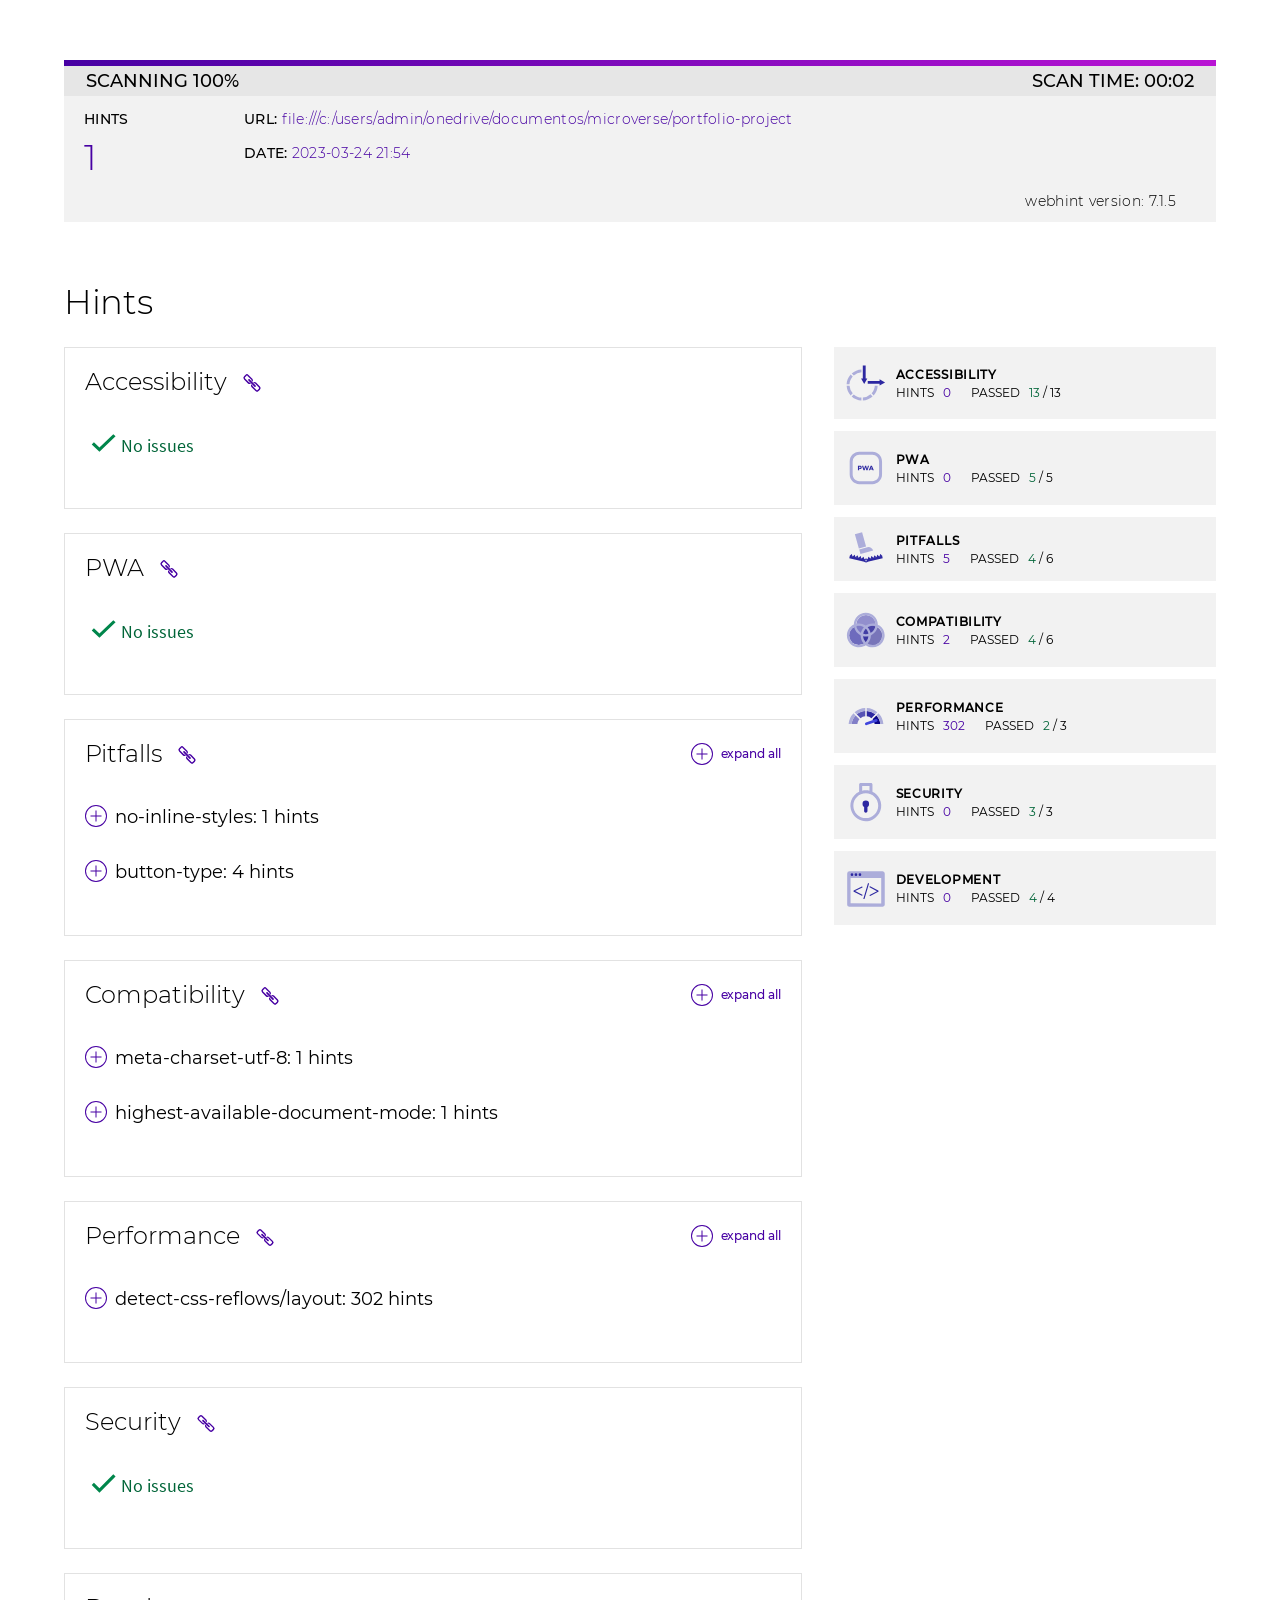
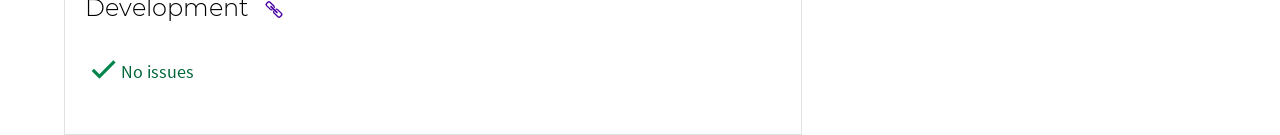
==== commit ab8c0d4a: "Fix typo" ====
--- a/hint-report/file--C--Users-ADMIN-OneDrive-Documentos-Microverse-portfolio-project.html
+++ b/hint-report/file--C--Users-ADMIN-OneDrive-Documentos-Microverse-portfolio-project.html
@@ -1330,12 +1330,12 @@
 </head>
 <body>
     <div class="section container">
-    <div class="scan-overview" data-id="1679694489221" id="main">
+    <div class="scan-overview" data-id="1679694892948" id="main">
         <div class="scan-overview__status">
             <div id="scan-percentage-bar" class="scan-overview__progress-bar end-animation" style="width: 100%"></div>
             <p>scanning <span id="scan-percentage">100%</span></p>
             <p class="scan-overview__scan-time">
-                scan time: <span id="scan-time">00:01</span>
+                scan time: <span id="scan-time">00:02</span>
             </p>
         </div>
         <div class="scan-overview--details">
@@ -1350,7 +1350,7 @@
                     </div>
                     
                         <div class="scan-overview--time-stamp">
-                            <p class="scan-overview__subheader">Date: <span id="scan-date" class="overview--time-stamp__time-stamp" data-date="2023-03-24T21:48:07.382Z">2023-03-24T21:48:07.382Z</span></p>
+                            <p class="scan-overview__subheader">Date: <span id="scan-date" class="overview--time-stamp__time-stamp" data-date="2023-03-24T21:54:50.108Z">2023-03-24T21:54:50.108Z</span></p>
                         </div>
                     
                 </div>
@@ -1417,7 +1417,7 @@
             <div class="rule-tile__results">
                 <div class="rule-tile__result-wrapper">
                     <p class="rule-tile__sub-category">hints</p>
-                    <p class="rule-tile__sub-category rule-tile__hints"><span>4</span></p>
+                    <p class="rule-tile__sub-category rule-tile__hints"><span>5</span></p>
                 </div>
                 <div class="rule-tile__result-wrapper">
                     <p class="rule-tile__sub-category">passed</p>
@@ -1590,7 +1590,7 @@
 
         
             <details open class="rule-result--details" id="button-type" aria-expanded="true" role="group">
-    <summary class="rule-title" title="show button-type&#39;s result details" role="button">button-type: 3 hints</summary>
+    <summary class="rule-title" title="show button-type&#39;s result details" role="button">button-type: 4 hints</summary>
     <div class="rule-content">
         
         <div class="rule-doc-buttons">
@@ -1649,6 +1649,26 @@
             <div class="rule-result--details__body">
                 <p id="hint-button-type-3">
                     <span class="rule-result--details__hint-number">hint #3:</span> Button type attribute has not been set. <a href="#hint-button-type-3" class="hint-link" title="button-type: hint #3"></a>
+                </p>
+                
+                <p>
+                    <a class="rule-result--details__hint-link" target="_blank" rel="noopener noreferrer" href="file:///C:/Users/ADMIN/OneDrive/Documentos/Microverse/portfolio-project/hint-report/file--C--Users-ADMIN-OneDrive-Documentos-Microverse-portfolio-project.html">
+                        file:///C:/Users/ADMIN … portfolio-project.html
+                    </a>
+                </p>
+                
+                
+                <div class="rule-result__code">
+                    <code class="">&lt;button title=&#34;expand&#34; class=&#34;button-expand-all expanded&#34;&gt;close all&lt;/button&gt;</code>
+                </div>
+                
+                
+            </div>
+            
+        
+            <div class="rule-result--details__body">
+                <p id="hint-button-type-4">
+                    <span class="rule-result--details__hint-number">hint #4:</span> Button type attribute has not been set. <a href="#hint-button-type-4" class="hint-link" title="button-type: hint #4"></a>
                 </p>
                 
                 <p>
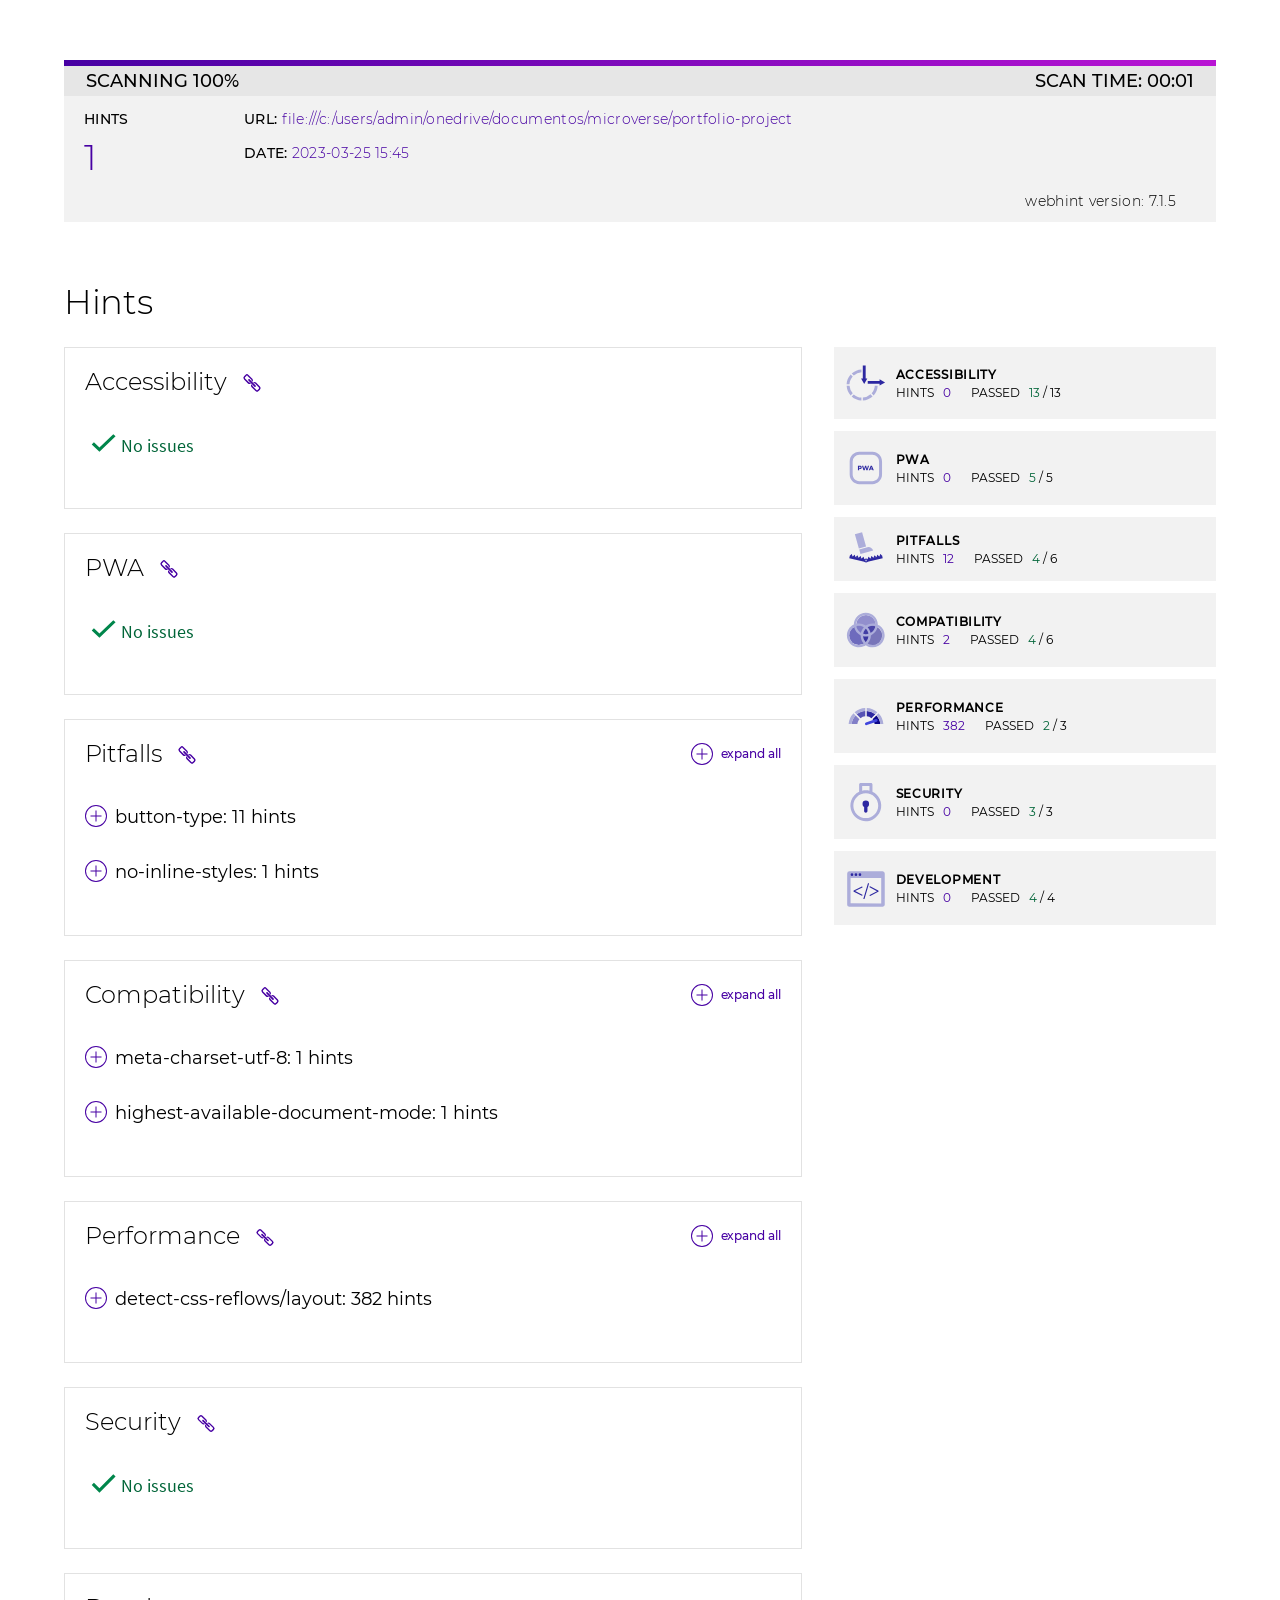
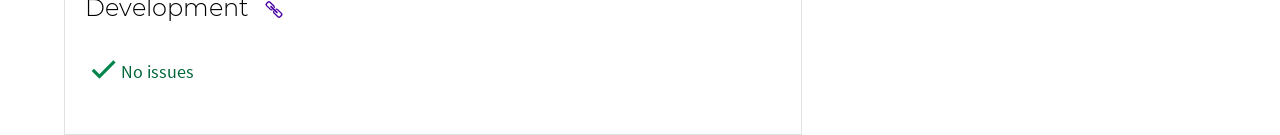
==== commit da33f1c2: "Fix viewport" ====
--- a/hint-report/file--C--Users-ADMIN-OneDrive-Documentos-Microverse-portfolio-project.html
+++ b/hint-report/file--C--Users-ADMIN-OneDrive-Documentos-Microverse-portfolio-project.html
@@ -1330,12 +1330,12 @@
 </head>
 <body>
     <div class="section container">
-    <div class="scan-overview" data-id="1679694892948" id="main">
+    <div class="scan-overview" data-id="1679759154563" id="main">
         <div class="scan-overview__status">
             <div id="scan-percentage-bar" class="scan-overview__progress-bar end-animation" style="width: 100%"></div>
             <p>scanning <span id="scan-percentage">100%</span></p>
             <p class="scan-overview__scan-time">
-                scan time: <span id="scan-time">00:02</span>
+                scan time: <span id="scan-time">00:01</span>
             </p>
         </div>
         <div class="scan-overview--details">
@@ -1350,7 +1350,7 @@
                     </div>
                     
                         <div class="scan-overview--time-stamp">
-                            <p class="scan-overview__subheader">Date: <span id="scan-date" class="overview--time-stamp__time-stamp" data-date="2023-03-24T21:54:50.108Z">2023-03-24T21:54:50.108Z</span></p>
+                            <p class="scan-overview__subheader">Date: <span id="scan-date" class="overview--time-stamp__time-stamp" data-date="2023-03-25T15:45:53.550Z">2023-03-25T15:45:53.550Z</span></p>
                         </div>
                     
                 </div>
@@ -1417,7 +1417,7 @@
             <div class="rule-tile__results">
                 <div class="rule-tile__result-wrapper">
                     <p class="rule-tile__sub-category">hints</p>
-                    <p class="rule-tile__sub-category rule-tile__hints"><span>5</span></p>
+                    <p class="rule-tile__sub-category rule-tile__hints"><span>12</span></p>
                 </div>
                 <div class="rule-tile__result-wrapper">
                     <p class="rule-tile__sub-category">passed</p>
@@ -1455,7 +1455,7 @@
             <div class="rule-tile__results">
                 <div class="rule-tile__result-wrapper">
                     <p class="rule-tile__sub-category">hints</p>
-                    <p class="rule-tile__sub-category rule-tile__hints"><span>302</span></p>
+                    <p class="rule-tile__sub-category rule-tile__hints"><span>382</span></p>
                 </div>
                 <div class="rule-tile__result-wrapper">
                     <p class="rule-tile__sub-category">passed</p>
@@ -1548,6 +1548,247 @@
     </div>
     
         
+            <details open class="rule-result--details" id="button-type" aria-expanded="true" role="group">
+    <summary class="rule-title" title="show button-type&#39;s result details" role="button">button-type: 11 hints</summary>
+    <div class="rule-content">
+        
+        <div class="rule-doc-buttons">
+            <a class="rule-doc-button" rel="noopener noreferrer" target="_blank" href="https://webhint.io/docs/user-guide/hints/hint-button-type/#why-is-this-important"
+                title="button-type - Why is this important">
+                Why is this important <span class="rule-doc-icon"></span>
+            </a>
+
+            <a class="rule-doc-button" rel="noopener noreferrer" target="_blank" href="https://webhint.io/docs/user-guide/hints/hint-button-type/#examples-that-pass-the-hint"
+                title="button-type - How to fix it">
+                How to fix it <span class="rule-doc-icon"></span>
+            </a>
+        </div>
+        
+        
+            <div class="rule-result--details__body">
+                <p id="hint-button-type-1">
+                    <span class="rule-result--details__hint-number">hint #1:</span> Button type attribute has not been set. <a href="#hint-button-type-1" class="hint-link" title="button-type: hint #1"></a>
+                </p>
+                
+                <p>
+                    <a class="rule-result--details__hint-link" target="_blank" rel="noopener noreferrer" href="file:///C:/Users/ADMIN/OneDrive/Documentos/Microverse/portfolio-project/index.html">
+                        file:///C:/Users/ADMIN … tfolio-project/index.html
+                    </a>
+                </p>
+                
+                
+                <div class="rule-result__code">
+                    <code class="">&lt;button class=&#34;see-project&#34;&gt;See Project&lt;/button&gt;</code>
+                </div>
+                
+                
+            </div>
+            
+        
+            <div class="rule-result--details__body">
+                <p id="hint-button-type-2">
+                    <span class="rule-result--details__hint-number">hint #2:</span> Button type attribute has not been set. <a href="#hint-button-type-2" class="hint-link" title="button-type: hint #2"></a>
+                </p>
+                
+                <p>
+                    <a class="rule-result--details__hint-link" target="_blank" rel="noopener noreferrer" href="file:///C:/Users/ADMIN/OneDrive/Documentos/Microverse/portfolio-project/index.html">
+                        file:///C:/Users/ADMIN … tfolio-project/index.html
+                    </a>
+                </p>
+                
+                
+                <div class="rule-result__code">
+                    <code class="">&lt;button class=&#34;see-project&#34;&gt;See Project&lt;/button&gt;</code>
+                </div>
+                
+                
+            </div>
+            
+        
+            <div class="rule-result--details__body">
+                <p id="hint-button-type-3">
+                    <span class="rule-result--details__hint-number">hint #3:</span> Button type attribute has not been set. <a href="#hint-button-type-3" class="hint-link" title="button-type: hint #3"></a>
+                </p>
+                
+                <p>
+                    <a class="rule-result--details__hint-link" target="_blank" rel="noopener noreferrer" href="file:///C:/Users/ADMIN/OneDrive/Documentos/Microverse/portfolio-project/index.html">
+                        file:///C:/Users/ADMIN … tfolio-project/index.html
+                    </a>
+                </p>
+                
+                
+                <div class="rule-result__code">
+                    <code class="">&lt;button class=&#34;see-project&#34;&gt;See Project&lt;/button&gt;</code>
+                </div>
+                
+                
+            </div>
+            
+        
+            <div class="rule-result--details__body">
+                <p id="hint-button-type-4">
+                    <span class="rule-result--details__hint-number">hint #4:</span> Button type attribute has not been set. <a href="#hint-button-type-4" class="hint-link" title="button-type: hint #4"></a>
+                </p>
+                
+                <p>
+                    <a class="rule-result--details__hint-link" target="_blank" rel="noopener noreferrer" href="file:///C:/Users/ADMIN/OneDrive/Documentos/Microverse/portfolio-project/index.html">
+                        file:///C:/Users/ADMIN … tfolio-project/index.html
+                    </a>
+                </p>
+                
+                
+                <div class="rule-result__code">
+                    <code class="">&lt;button class=&#34;see-project&#34;&gt;See Project&lt;/button&gt;</code>
+                </div>
+                
+                
+            </div>
+            
+        
+            <div class="rule-result--details__body">
+                <p id="hint-button-type-5">
+                    <span class="rule-result--details__hint-number">hint #5:</span> Button type attribute has not been set. <a href="#hint-button-type-5" class="hint-link" title="button-type: hint #5"></a>
+                </p>
+                
+                <p>
+                    <a class="rule-result--details__hint-link" target="_blank" rel="noopener noreferrer" href="file:///C:/Users/ADMIN/OneDrive/Documentos/Microverse/portfolio-project/index.html">
+                        file:///C:/Users/ADMIN … tfolio-project/index.html
+                    </a>
+                </p>
+                
+                
+                <div class="rule-result__code">
+                    <code class="">&lt;button class=&#34;see-project&#34;&gt;See Project&lt;/button&gt;</code>
+                </div>
+                
+                
+            </div>
+            
+        
+            <div class="rule-result--details__body">
+                <p id="hint-button-type-6">
+                    <span class="rule-result--details__hint-number">hint #6:</span> Button type attribute has not been set. <a href="#hint-button-type-6" class="hint-link" title="button-type: hint #6"></a>
+                </p>
+                
+                <p>
+                    <a class="rule-result--details__hint-link" target="_blank" rel="noopener noreferrer" href="file:///C:/Users/ADMIN/OneDrive/Documentos/Microverse/portfolio-project/index.html">
+                        file:///C:/Users/ADMIN … tfolio-project/index.html
+                    </a>
+                </p>
+                
+                
+                <div class="rule-result__code">
+                    <code class="">&lt;button class=&#34;see-project&#34;&gt;See Project&lt;/button&gt;</code>
+                </div>
+                
+                
+            </div>
+            
+        
+            <div class="rule-result--details__body">
+                <p id="hint-button-type-7">
+                    <span class="rule-result--details__hint-number">hint #7:</span> Button type attribute has not been set. <a href="#hint-button-type-7" class="hint-link" title="button-type: hint #7"></a>
+                </p>
+                
+                <p>
+                    <a class="rule-result--details__hint-link" target="_blank" rel="noopener noreferrer" href="file:///C:/Users/ADMIN/OneDrive/Documentos/Microverse/portfolio-project/index.html">
+                        file:///C:/Users/ADMIN … tfolio-project/index.html
+                    </a>
+                </p>
+                
+                
+                <div class="rule-result__code">
+                    <code class="">&lt;button class=&#34;resume-button&#34;&gt;Get My Resume&lt;/button&gt;</code>
+                </div>
+                
+                
+            </div>
+            
+        
+            <div class="rule-result--details__body">
+                <p id="hint-button-type-8">
+                    <span class="rule-result--details__hint-number">hint #8:</span> Button type attribute has not been set. <a href="#hint-button-type-8" class="hint-link" title="button-type: hint #8"></a>
+                </p>
+                
+                <p>
+                    <a class="rule-result--details__hint-link" target="_blank" rel="noopener noreferrer" href="file:///C:/Users/ADMIN/OneDrive/Documentos/Microverse/portfolio-project/hint-report/file--C--Users-ADMIN-OneDrive-Documentos-Microverse-portfolio-project.html">
+                        file:///C:/Users/ADMIN … portfolio-project.html
+                    </a>
+                </p>
+                
+                
+                <div class="rule-result__code">
+                    <code class="">&lt;button aria-control=&#34;categories-list&#34; class=&#34;show-categories&#34; id=&#34;show-categories&#34;&gt;</code>
+                </div>
+                
+                
+            </div>
+            
+        
+            <div class="rule-result--details__body">
+                <p id="hint-button-type-9">
+                    <span class="rule-result--details__hint-number">hint #9:</span> Button type attribute has not been set. <a href="#hint-button-type-9" class="hint-link" title="button-type: hint #9"></a>
+                </p>
+                
+                <p>
+                    <a class="rule-result--details__hint-link" target="_blank" rel="noopener noreferrer" href="file:///C:/Users/ADMIN/OneDrive/Documentos/Microverse/portfolio-project/hint-report/file--C--Users-ADMIN-OneDrive-Documentos-Microverse-portfolio-project.html">
+                        file:///C:/Users/ADMIN … portfolio-project.html
+                    </a>
+                </p>
+                
+                
+                <div class="rule-result__code">
+                    <code class="">&lt;button title=&#34;expand&#34; class=&#34;button-expand-all expanded&#34;&gt;close all&lt;/button&gt;</code>
+                </div>
+                
+                
+            </div>
+            
+        
+            <div class="rule-result--details__body">
+                <p id="hint-button-type-10">
+                    <span class="rule-result--details__hint-number">hint #10:</span> Button type attribute has not been set. <a href="#hint-button-type-10" class="hint-link" title="button-type: hint #10"></a>
+                </p>
+                
+                <p>
+                    <a class="rule-result--details__hint-link" target="_blank" rel="noopener noreferrer" href="file:///C:/Users/ADMIN/OneDrive/Documentos/Microverse/portfolio-project/hint-report/file--C--Users-ADMIN-OneDrive-Documentos-Microverse-portfolio-project.html">
+                        file:///C:/Users/ADMIN … portfolio-project.html
+                    </a>
+                </p>
+                
+                
+                <div class="rule-result__code">
+                    <code class="">&lt;button title=&#34;expand&#34; class=&#34;button-expand-all expanded&#34;&gt;close all&lt;/button&gt;</code>
+                </div>
+                
+                
+            </div>
+            
+        
+            <div class="rule-result--details__body">
+                <p id="hint-button-type-11">
+                    <span class="rule-result--details__hint-number">hint #11:</span> Button type attribute has not been set. <a href="#hint-button-type-11" class="hint-link" title="button-type: hint #11"></a>
+                </p>
+                
+                <p>
+                    <a class="rule-result--details__hint-link" target="_blank" rel="noopener noreferrer" href="file:///C:/Users/ADMIN/OneDrive/Documentos/Microverse/portfolio-project/hint-report/file--C--Users-ADMIN-OneDrive-Documentos-Microverse-portfolio-project.html">
+                        file:///C:/Users/ADMIN … portfolio-project.html
+                    </a>
+                </p>
+                
+                
+                <div class="rule-result__code">
+                    <code class="">&lt;button title=&#34;expand&#34; class=&#34;button-expand-all expanded&#34;&gt;close all&lt;/button&gt;</code>
+                </div>
+                
+                
+            </div>
+            
+        
+    </div>
+</details>
+
+        
             <details open class="rule-result--details" id="no-inline-styles" aria-expanded="true" role="group">
     <summary class="rule-title" title="show no-inline-styles&#39;s result details" role="button">no-inline-styles: 1 hints</summary>
     <div class="rule-content">
@@ -1589,107 +1830,6 @@
 </details>
 
         
-            <details open class="rule-result--details" id="button-type" aria-expanded="true" role="group">
-    <summary class="rule-title" title="show button-type&#39;s result details" role="button">button-type: 4 hints</summary>
-    <div class="rule-content">
-        
-        <div class="rule-doc-buttons">
-            <a class="rule-doc-button" rel="noopener noreferrer" target="_blank" href="https://webhint.io/docs/user-guide/hints/hint-button-type/#why-is-this-important"
-                title="button-type - Why is this important">
-                Why is this important <span class="rule-doc-icon"></span>
-            </a>
-
-            <a class="rule-doc-button" rel="noopener noreferrer" target="_blank" href="https://webhint.io/docs/user-guide/hints/hint-button-type/#examples-that-pass-the-hint"
-                title="button-type - How to fix it">
-                How to fix it <span class="rule-doc-icon"></span>
-            </a>
-        </div>
-        
-        
-            <div class="rule-result--details__body">
-                <p id="hint-button-type-1">
-                    <span class="rule-result--details__hint-number">hint #1:</span> Button type attribute has not been set. <a href="#hint-button-type-1" class="hint-link" title="button-type: hint #1"></a>
-                </p>
-                
-                <p>
-                    <a class="rule-result--details__hint-link" target="_blank" rel="noopener noreferrer" href="file:///C:/Users/ADMIN/OneDrive/Documentos/Microverse/portfolio-project/hint-report/file--C--Users-ADMIN-OneDrive-Documentos-Microverse-portfolio-project.html">
-                        file:///C:/Users/ADMIN … portfolio-project.html
-                    </a>
-                </p>
-                
-                
-                <div class="rule-result__code">
-                    <code class="">&lt;button aria-control=&#34;categories-list&#34; class=&#34;show-categories&#34; id=&#34;show-categories&#34;&gt;</code>
-                </div>
-                
-                
-            </div>
-            
-        
-            <div class="rule-result--details__body">
-                <p id="hint-button-type-2">
-                    <span class="rule-result--details__hint-number">hint #2:</span> Button type attribute has not been set. <a href="#hint-button-type-2" class="hint-link" title="button-type: hint #2"></a>
-                </p>
-                
-                <p>
-                    <a class="rule-result--details__hint-link" target="_blank" rel="noopener noreferrer" href="file:///C:/Users/ADMIN/OneDrive/Documentos/Microverse/portfolio-project/hint-report/file--C--Users-ADMIN-OneDrive-Documentos-Microverse-portfolio-project.html">
-                        file:///C:/Users/ADMIN … portfolio-project.html
-                    </a>
-                </p>
-                
-                
-                <div class="rule-result__code">
-                    <code class="">&lt;button title=&#34;expand&#34; class=&#34;button-expand-all expanded&#34;&gt;close all&lt;/button&gt;</code>
-                </div>
-                
-                
-            </div>
-            
-        
-            <div class="rule-result--details__body">
-                <p id="hint-button-type-3">
-                    <span class="rule-result--details__hint-number">hint #3:</span> Button type attribute has not been set. <a href="#hint-button-type-3" class="hint-link" title="button-type: hint #3"></a>
-                </p>
-                
-                <p>
-                    <a class="rule-result--details__hint-link" target="_blank" rel="noopener noreferrer" href="file:///C:/Users/ADMIN/OneDrive/Documentos/Microverse/portfolio-project/hint-report/file--C--Users-ADMIN-OneDrive-Documentos-Microverse-portfolio-project.html">
-                        file:///C:/Users/ADMIN … portfolio-project.html
-                    </a>
-                </p>
-                
-                
-                <div class="rule-result__code">
-                    <code class="">&lt;button title=&#34;expand&#34; class=&#34;button-expand-all expanded&#34;&gt;close all&lt;/button&gt;</code>
-                </div>
-                
-                
-            </div>
-            
-        
-            <div class="rule-result--details__body">
-                <p id="hint-button-type-4">
-                    <span class="rule-result--details__hint-number">hint #4:</span> Button type attribute has not been set. <a href="#hint-button-type-4" class="hint-link" title="button-type: hint #4"></a>
-                </p>
-                
-                <p>
-                    <a class="rule-result--details__hint-link" target="_blank" rel="noopener noreferrer" href="file:///C:/Users/ADMIN/OneDrive/Documentos/Microverse/portfolio-project/hint-report/file--C--Users-ADMIN-OneDrive-Documentos-Microverse-portfolio-project.html">
-                        file:///C:/Users/ADMIN … portfolio-project.html
-                    </a>
-                </p>
-                
-                
-                <div class="rule-result__code">
-                    <code class="">&lt;button title=&#34;expand&#34; class=&#34;button-expand-all expanded&#34;&gt;close all&lt;/button&gt;</code>
-                </div>
-                
-                
-            </div>
-            
-        
-    </div>
-</details>
-
-        
     
 </section>
 
@@ -1799,7 +1939,7 @@
     
         
             <details open class="rule-result--details" id="detect-css-reflows/layout" aria-expanded="true" role="group">
-    <summary class="rule-title" title="show detect-css-reflows/layout&#39;s result details" role="button">detect-css-reflows/layout: 302 hints</summary>
+    <summary class="rule-title" title="show detect-css-reflows/layout&#39;s result details" role="button">detect-css-reflows/layout: 382 hints</summary>
     <div class="rule-content">
         
         <div class="rule-doc-buttons">
@@ -2281,7 +2421,7 @@
         
             <div class="rule-result--details__body">
                 <p id="hint-detect-css-reflows/layout-30">
-                    <span class="rule-result--details__hint-number">hint #30:</span> Changes to &#39;width&#39; will trigger: &#39;Layout&#39;. Which can impact performance. <a href="#hint-detect-css-reflows/layout-30" class="hint-link" title="detect-css-reflows/layout: hint #30"></a>
+                    <span class="rule-result--details__hint-number">hint #30:</span> Changes to &#39;justify-content&#39; will trigger: &#39;Layout&#39;. Which can impact performance. <a href="#hint-detect-css-reflows/layout-30" class="hint-link" title="detect-css-reflows/layout: hint #30"></a>
                 </p>
                 
                 <p>
@@ -2297,7 +2437,7 @@
         
             <div class="rule-result--details__body">
                 <p id="hint-detect-css-reflows/layout-31">
-                    <span class="rule-result--details__hint-number">hint #31:</span> Changes to &#39;justify-content&#39; will trigger: &#39;Layout&#39;. Which can impact performance. <a href="#hint-detect-css-reflows/layout-31" class="hint-link" title="detect-css-reflows/layout: hint #31"></a>
+                    <span class="rule-result--details__hint-number">hint #31:</span> Changes to &#39;align-items&#39; will trigger: &#39;Layout&#39;. Which can impact performance. <a href="#hint-detect-css-reflows/layout-31" class="hint-link" title="detect-css-reflows/layout: hint #31"></a>
                 </p>
                 
                 <p>
@@ -2329,7 +2469,7 @@
         
             <div class="rule-result--details__body">
                 <p id="hint-detect-css-reflows/layout-33">
-                    <span class="rule-result--details__hint-number">hint #33:</span> Changes to &#39;align-items&#39; will trigger: &#39;Layout&#39;. Which can impact performance. <a href="#hint-detect-css-reflows/layout-33" class="hint-link" title="detect-css-reflows/layout: hint #33"></a>
+                    <span class="rule-result--details__hint-number">hint #33:</span> Changes to &#39;width&#39; will trigger: &#39;Layout&#39;. Which can impact performance. <a href="#hint-detect-css-reflows/layout-33" class="hint-link" title="detect-css-reflows/layout: hint #33"></a>
                 </p>
                 
                 <p>
@@ -2345,7 +2485,7 @@
         
             <div class="rule-result--details__body">
                 <p id="hint-detect-css-reflows/layout-34">
-                    <span class="rule-result--details__hint-number">hint #34:</span> Changes to &#39;width&#39; will trigger: &#39;Layout&#39;. Which can impact performance. <a href="#hint-detect-css-reflows/layout-34" class="hint-link" title="detect-css-reflows/layout: hint #34"></a>
+                    <span class="rule-result--details__hint-number">hint #34:</span> Changes to &#39;height&#39; will trigger: &#39;Layout&#39;. Which can impact performance. <a href="#hint-detect-css-reflows/layout-34" class="hint-link" title="detect-css-reflows/layout: hint #34"></a>
                 </p>
                 
                 <p>
@@ -2361,7 +2501,7 @@
         
             <div class="rule-result--details__body">
                 <p id="hint-detect-css-reflows/layout-35">
-                    <span class="rule-result--details__hint-number">hint #35:</span> Changes to &#39;height&#39; will trigger: &#39;Layout&#39;. Which can impact performance. <a href="#hint-detect-css-reflows/layout-35" class="hint-link" title="detect-css-reflows/layout: hint #35"></a>
+                    <span class="rule-result--details__hint-number">hint #35:</span> Changes to &#39;display&#39; will trigger: &#39;Layout&#39;. Which can impact performance. <a href="#hint-detect-css-reflows/layout-35" class="hint-link" title="detect-css-reflows/layout: hint #35"></a>
                 </p>
                 
                 <p>
@@ -2377,7 +2517,7 @@
         
             <div class="rule-result--details__body">
                 <p id="hint-detect-css-reflows/layout-36">
-                    <span class="rule-result--details__hint-number">hint #36:</span> Changes to &#39;display&#39; will trigger: &#39;Layout&#39;. Which can impact performance. <a href="#hint-detect-css-reflows/layout-36" class="hint-link" title="detect-css-reflows/layout: hint #36"></a>
+                    <span class="rule-result--details__hint-number">hint #36:</span> Changes to &#39;flex-direction&#39; will trigger: &#39;Layout&#39;. Which can impact performance. <a href="#hint-detect-css-reflows/layout-36" class="hint-link" title="detect-css-reflows/layout: hint #36"></a>
                 </p>
                 
                 <p>
@@ -2393,7 +2533,7 @@
         
             <div class="rule-result--details__body">
                 <p id="hint-detect-css-reflows/layout-37">
-                    <span class="rule-result--details__hint-number">hint #37:</span> Changes to &#39;flex-direction&#39; will trigger: &#39;Layout&#39;. Which can impact performance. <a href="#hint-detect-css-reflows/layout-37" class="hint-link" title="detect-css-reflows/layout: hint #37"></a>
+                    <span class="rule-result--details__hint-number">hint #37:</span> Changes to &#39;width&#39; will trigger: &#39;Layout&#39;. Which can impact performance. <a href="#hint-detect-css-reflows/layout-37" class="hint-link" title="detect-css-reflows/layout: hint #37"></a>
                 </p>
                 
                 <p>
@@ -2409,7 +2549,7 @@
         
             <div class="rule-result--details__body">
                 <p id="hint-detect-css-reflows/layout-38">
-                    <span class="rule-result--details__hint-number">hint #38:</span> Changes to &#39;width&#39; will trigger: &#39;Layout&#39;. Which can impact performance. <a href="#hint-detect-css-reflows/layout-38" class="hint-link" title="detect-css-reflows/layout: hint #38"></a>
+                    <span class="rule-result--details__hint-number">hint #38:</span> Changes to &#39;height&#39; will trigger: &#39;Layout&#39;. Which can impact performance. <a href="#hint-detect-css-reflows/layout-38" class="hint-link" title="detect-css-reflows/layout: hint #38"></a>
                 </p>
                 
                 <p>
@@ -2425,7 +2565,7 @@
         
             <div class="rule-result--details__body">
                 <p id="hint-detect-css-reflows/layout-39">
-                    <span class="rule-result--details__hint-number">hint #39:</span> Changes to &#39;height&#39; will trigger: &#39;Layout&#39;. Which can impact performance. <a href="#hint-detect-css-reflows/layout-39" class="hint-link" title="detect-css-reflows/layout: hint #39"></a>
+                    <span class="rule-result--details__hint-number">hint #39:</span> Changes to &#39;justify-content&#39; will trigger: &#39;Layout&#39;. Which can impact performance. <a href="#hint-detect-css-reflows/layout-39" class="hint-link" title="detect-css-reflows/layout: hint #39"></a>
                 </p>
                 
                 <p>
@@ -2441,7 +2581,7 @@
         
             <div class="rule-result--details__body">
                 <p id="hint-detect-css-reflows/layout-40">
-                    <span class="rule-result--details__hint-number">hint #40:</span> Changes to &#39;justify-content&#39; will trigger: &#39;Layout&#39;. Which can impact performance. <a href="#hint-detect-css-reflows/layout-40" class="hint-link" title="detect-css-reflows/layout: hint #40"></a>
+                    <span class="rule-result--details__hint-number">hint #40:</span> Changes to &#39;align-items&#39; will trigger: &#39;Layout&#39;. Which can impact performance. <a href="#hint-detect-css-reflows/layout-40" class="hint-link" title="detect-css-reflows/layout: hint #40"></a>
                 </p>
                 
                 <p>
@@ -2457,7 +2597,7 @@
         
             <div class="rule-result--details__body">
                 <p id="hint-detect-css-reflows/layout-41">
-                    <span class="rule-result--details__hint-number">hint #41:</span> Changes to &#39;align-items&#39; will trigger: &#39;Layout&#39;. Which can impact performance. <a href="#hint-detect-css-reflows/layout-41" class="hint-link" title="detect-css-reflows/layout: hint #41"></a>
+                    <span class="rule-result--details__hint-number">hint #41:</span> Changes to &#39;display&#39; will trigger: &#39;Layout&#39;. Which can impact performance. <a href="#hint-detect-css-reflows/layout-41" class="hint-link" title="detect-css-reflows/layout: hint #41"></a>
                 </p>
                 
                 <p>
@@ -2473,19 +2613,15 @@
         
             <div class="rule-result--details__body">
                 <p id="hint-detect-css-reflows/layout-42">
-                    <span class="rule-result--details__hint-number">hint #42:</span> Changes to &#39;box-sizing&#39; will trigger: &#39;Layout&#39;. Which can impact performance. <a href="#hint-detect-css-reflows/layout-42" class="hint-link" title="detect-css-reflows/layout: hint #42"></a>
-                </p>
-                
-                <p>
-                    <a class="rule-result--details__hint-link" target="_blank" rel="noopener noreferrer" href="file:///C:/Users/ADMIN/OneDrive/Documentos/Microverse/portfolio-project/hint-report/file--C--Users-ADMIN-OneDrive-Documentos-Microverse-portfolio-project.html">
-                        file:///C:/Users/ADMIN … portfolio-project.html
-                    </a>
-                </p>
-                
-                
-                <div class="rule-result__code">
-                    <code class="css">&lt;style&gt;</code>
-                </div>
+                    <span class="rule-result--details__hint-number">hint #42:</span> Changes to &#39;text-align&#39; will trigger: &#39;Layout&#39;. Which can impact performance. <a href="#hint-detect-css-reflows/layout-42" class="hint-link" title="detect-css-reflows/layout: hint #42"></a>
+                </p>
+                
+                <p>
+                    <a class="rule-result--details__hint-link" target="_blank" rel="noopener noreferrer" href="file:///C:/Users/ADMIN/OneDrive/Documentos/Microverse/portfolio-project/styles.css">
+                        file:///C:/Users/ADMIN … tfolio-project/styles.css
+                    </a>
+                </p>
+                
                 
                 
             </div>
@@ -2493,19 +2629,15 @@
         
             <div class="rule-result--details__body">
                 <p id="hint-detect-css-reflows/layout-43">
-                    <span class="rule-result--details__hint-number">hint #43:</span> Changes to &#39;margin-top&#39; will trigger: &#39;Layout&#39;. Which can impact performance. <a href="#hint-detect-css-reflows/layout-43" class="hint-link" title="detect-css-reflows/layout: hint #43"></a>
-                </p>
-                
-                <p>
-                    <a class="rule-result--details__hint-link" target="_blank" rel="noopener noreferrer" href="file:///C:/Users/ADMIN/OneDrive/Documentos/Microverse/portfolio-project/hint-report/file--C--Users-ADMIN-OneDrive-Documentos-Microverse-portfolio-project.html">
-                        file:///C:/Users/ADMIN … portfolio-project.html
-                    </a>
-                </p>
-                
-                
-                <div class="rule-result__code">
-                    <code class="css">&lt;style&gt;</code>
-                </div>
+                    <span class="rule-result--details__hint-number">hint #43:</span> Changes to &#39;justify-content&#39; will trigger: &#39;Layout&#39;. Which can impact performance. <a href="#hint-detect-css-reflows/layout-43" class="hint-link" title="detect-css-reflows/layout: hint #43"></a>
+                </p>
+                
+                <p>
+                    <a class="rule-result--details__hint-link" target="_blank" rel="noopener noreferrer" href="file:///C:/Users/ADMIN/OneDrive/Documentos/Microverse/portfolio-project/styles.css">
+                        file:///C:/Users/ADMIN … tfolio-project/styles.css
+                    </a>
+                </p>
+                
                 
                 
             </div>
@@ -2513,19 +2645,15 @@
         
             <div class="rule-result--details__body">
                 <p id="hint-detect-css-reflows/layout-44">
-                    <span class="rule-result--details__hint-number">hint #44:</span> Changes to &#39;min-width&#39; will trigger: &#39;Layout&#39;. Which can impact performance. <a href="#hint-detect-css-reflows/layout-44" class="hint-link" title="detect-css-reflows/layout: hint #44"></a>
-                </p>
-                
-                <p>
-                    <a class="rule-result--details__hint-link" target="_blank" rel="noopener noreferrer" href="file:///C:/Users/ADMIN/OneDrive/Documentos/Microverse/portfolio-project/hint-report/file--C--Users-ADMIN-OneDrive-Documentos-Microverse-portfolio-project.html">
-                        file:///C:/Users/ADMIN … portfolio-project.html
-                    </a>
-                </p>
-                
-                
-                <div class="rule-result__code">
-                    <code class="css">&lt;style&gt;</code>
-                </div>
+                    <span class="rule-result--details__hint-number">hint #44:</span> Changes to &#39;font-family&#39; will trigger: &#39;Layout&#39;. Which can impact performance. <a href="#hint-detect-css-reflows/layout-44" class="hint-link" title="detect-css-reflows/layout: hint #44"></a>
+                </p>
+                
+                <p>
+                    <a class="rule-result--details__hint-link" target="_blank" rel="noopener noreferrer" href="file:///C:/Users/ADMIN/OneDrive/Documentos/Microverse/portfolio-project/styles.css">
+                        file:///C:/Users/ADMIN … tfolio-project/styles.css
+                    </a>
+                </p>
+                
                 
                 
             </div>
@@ -2533,19 +2661,15 @@
         
             <div class="rule-result--details__body">
                 <p id="hint-detect-css-reflows/layout-45">
-                    <span class="rule-result--details__hint-number">hint #45:</span> Changes to &#39;max-width&#39; will trigger: &#39;Layout&#39;. Which can impact performance. <a href="#hint-detect-css-reflows/layout-45" class="hint-link" title="detect-css-reflows/layout: hint #45"></a>
-                </p>
-                
-                <p>
-                    <a class="rule-result--details__hint-link" target="_blank" rel="noopener noreferrer" href="file:///C:/Users/ADMIN/OneDrive/Documentos/Microverse/portfolio-project/hint-report/file--C--Users-ADMIN-OneDrive-Documentos-Microverse-portfolio-project.html">
-                        file:///C:/Users/ADMIN … portfolio-project.html
-                    </a>
-                </p>
-                
-                
-                <div class="rule-result__code">
-                    <code class="css">&lt;style&gt;</code>
-                </div>
+                    <span class="rule-result--details__hint-number">hint #45:</span> Changes to &#39;font-weight&#39; will trigger: &#39;Layout&#39;. Which can impact performance. <a href="#hint-detect-css-reflows/layout-45" class="hint-link" title="detect-css-reflows/layout: hint #45"></a>
+                </p>
+                
+                <p>
+                    <a class="rule-result--details__hint-link" target="_blank" rel="noopener noreferrer" href="file:///C:/Users/ADMIN/OneDrive/Documentos/Microverse/portfolio-project/styles.css">
+                        file:///C:/Users/ADMIN … tfolio-project/styles.css
+                    </a>
+                </p>
+                
                 
                 
             </div>
@@ -2553,19 +2677,15 @@
         
             <div class="rule-result--details__body">
                 <p id="hint-detect-css-reflows/layout-46">
-                    <span class="rule-result--details__hint-number">hint #46:</span> Changes to &#39;letter-spacing&#39; will trigger: &#39;Layout&#39;. Which can impact performance. <a href="#hint-detect-css-reflows/layout-46" class="hint-link" title="detect-css-reflows/layout: hint #46"></a>
-                </p>
-                
-                <p>
-                    <a class="rule-result--details__hint-link" target="_blank" rel="noopener noreferrer" href="file:///C:/Users/ADMIN/OneDrive/Documentos/Microverse/portfolio-project/hint-report/file--C--Users-ADMIN-OneDrive-Documentos-Microverse-portfolio-project.html">
-                        file:///C:/Users/ADMIN … portfolio-project.html
-                    </a>
-                </p>
-                
-                
-                <div class="rule-result__code">
-                    <code class="css">&lt;style&gt;</code>
-                </div>
+                    <span class="rule-result--details__hint-number">hint #46:</span> Changes to &#39;font-size&#39; will trigger: &#39;Layout&#39;. Which can impact performance. <a href="#hint-detect-css-reflows/layout-46" class="hint-link" title="detect-css-reflows/layout: hint #46"></a>
+                </p>
+                
+                <p>
+                    <a class="rule-result--details__hint-link" target="_blank" rel="noopener noreferrer" href="file:///C:/Users/ADMIN/OneDrive/Documentos/Microverse/portfolio-project/styles.css">
+                        file:///C:/Users/ADMIN … tfolio-project/styles.css
+                    </a>
+                </p>
+                
                 
                 
             </div>
@@ -2573,19 +2693,15 @@
         
             <div class="rule-result--details__body">
                 <p id="hint-detect-css-reflows/layout-47">
-                    <span class="rule-result--details__hint-number">hint #47:</span> Changes to &#39;text-transform&#39; will trigger: &#39;Layout&#39;. Which can impact performance. <a href="#hint-detect-css-reflows/layout-47" class="hint-link" title="detect-css-reflows/layout: hint #47"></a>
-                </p>
-                
-                <p>
-                    <a class="rule-result--details__hint-link" target="_blank" rel="noopener noreferrer" href="file:///C:/Users/ADMIN/OneDrive/Documentos/Microverse/portfolio-project/hint-report/file--C--Users-ADMIN-OneDrive-Documentos-Microverse-portfolio-project.html">
-                        file:///C:/Users/ADMIN … portfolio-project.html
-                    </a>
-                </p>
-                
-                
-                <div class="rule-result__code">
-                    <code class="css">&lt;style&gt;</code>
-                </div>
+                    <span class="rule-result--details__hint-number">hint #47:</span> Changes to &#39;line-height&#39; will trigger: &#39;Layout&#39;. Which can impact performance. <a href="#hint-detect-css-reflows/layout-47" class="hint-link" title="detect-css-reflows/layout: hint #47"></a>
+                </p>
+                
+                <p>
+                    <a class="rule-result--details__hint-link" target="_blank" rel="noopener noreferrer" href="file:///C:/Users/ADMIN/OneDrive/Documentos/Microverse/portfolio-project/styles.css">
+                        file:///C:/Users/ADMIN … tfolio-project/styles.css
+                    </a>
+                </p>
+                
                 
                 
             </div>
@@ -2593,19 +2709,15 @@
         
             <div class="rule-result--details__body">
                 <p id="hint-detect-css-reflows/layout-48">
-                    <span class="rule-result--details__hint-number">hint #48:</span> Changes to &#39;white-space&#39; will trigger: &#39;Layout&#39;. Which can impact performance. <a href="#hint-detect-css-reflows/layout-48" class="hint-link" title="detect-css-reflows/layout: hint #48"></a>
-                </p>
-                
-                <p>
-                    <a class="rule-result--details__hint-link" target="_blank" rel="noopener noreferrer" href="file:///C:/Users/ADMIN/OneDrive/Documentos/Microverse/portfolio-project/hint-report/file--C--Users-ADMIN-OneDrive-Documentos-Microverse-portfolio-project.html">
-                        file:///C:/Users/ADMIN … portfolio-project.html
-                    </a>
-                </p>
-                
-                
-                <div class="rule-result__code">
-                    <code class="css">&lt;style&gt;</code>
-                </div>
+                    <span class="rule-result--details__hint-number">hint #48:</span> Changes to &#39;height&#39; will trigger: &#39;Layout&#39;. Which can impact performance. <a href="#hint-detect-css-reflows/layout-48" class="hint-link" title="detect-css-reflows/layout: hint #48"></a>
+                </p>
+                
+                <p>
+                    <a class="rule-result--details__hint-link" target="_blank" rel="noopener noreferrer" href="file:///C:/Users/ADMIN/OneDrive/Documentos/Microverse/portfolio-project/styles.css">
+                        file:///C:/Users/ADMIN … tfolio-project/styles.css
+                    </a>
+                </p>
+                
                 
                 
             </div>
@@ -2613,19 +2725,15 @@
         
             <div class="rule-result--details__body">
                 <p id="hint-detect-css-reflows/layout-49">
-                    <span class="rule-result--details__hint-number">hint #49:</span> Changes to &#39;text-overflow&#39; will trigger: &#39;Layout&#39;. Which can impact performance. <a href="#hint-detect-css-reflows/layout-49" class="hint-link" title="detect-css-reflows/layout: hint #49"></a>
-                </p>
-                
-                <p>
-                    <a class="rule-result--details__hint-link" target="_blank" rel="noopener noreferrer" href="file:///C:/Users/ADMIN/OneDrive/Documentos/Microverse/portfolio-project/hint-report/file--C--Users-ADMIN-OneDrive-Documentos-Microverse-portfolio-project.html">
-                        file:///C:/Users/ADMIN … portfolio-project.html
-                    </a>
-                </p>
-                
-                
-                <div class="rule-result__code">
-                    <code class="css">&lt;style&gt;</code>
-                </div>
+                    <span class="rule-result--details__hint-number">hint #49:</span> Changes to &#39;justify-content&#39; will trigger: &#39;Layout&#39;. Which can impact performance. <a href="#hint-detect-css-reflows/layout-49" class="hint-link" title="detect-css-reflows/layout: hint #49"></a>
+                </p>
+                
+                <p>
+                    <a class="rule-result--details__hint-link" target="_blank" rel="noopener noreferrer" href="file:///C:/Users/ADMIN/OneDrive/Documentos/Microverse/portfolio-project/styles.css">
+                        file:///C:/Users/ADMIN … tfolio-project/styles.css
+                    </a>
+                </p>
+                
                 
                 
             </div>
@@ -2633,19 +2741,15 @@
         
             <div class="rule-result--details__body">
                 <p id="hint-detect-css-reflows/layout-50">
-                    <span class="rule-result--details__hint-number">hint #50:</span> Changes to &#39;display&#39; will trigger: &#39;Layout&#39;. Which can impact performance. <a href="#hint-detect-css-reflows/layout-50" class="hint-link" title="detect-css-reflows/layout: hint #50"></a>
-                </p>
-                
-                <p>
-                    <a class="rule-result--details__hint-link" target="_blank" rel="noopener noreferrer" href="file:///C:/Users/ADMIN/OneDrive/Documentos/Microverse/portfolio-project/hint-report/file--C--Users-ADMIN-OneDrive-Documentos-Microverse-portfolio-project.html">
-                        file:///C:/Users/ADMIN … portfolio-project.html
-                    </a>
-                </p>
-                
-                
-                <div class="rule-result__code">
-                    <code class="css">&lt;style&gt;</code>
-                </div>
+                    <span class="rule-result--details__hint-number">hint #50:</span> Changes to &#39;align-items&#39; will trigger: &#39;Layout&#39;. Which can impact performance. <a href="#hint-detect-css-reflows/layout-50" class="hint-link" title="detect-css-reflows/layout: hint #50"></a>
+                </p>
+                
+                <p>
+                    <a class="rule-result--details__hint-link" target="_blank" rel="noopener noreferrer" href="file:///C:/Users/ADMIN/OneDrive/Documentos/Microverse/portfolio-project/styles.css">
+                        file:///C:/Users/ADMIN … tfolio-project/styles.css
+                    </a>
+                </p>
+                
                 
                 
             </div>
@@ -2657,15 +2761,11 @@
                 </p>
                 
                 <p>
-                    <a class="rule-result--details__hint-link" target="_blank" rel="noopener noreferrer" href="file:///C:/Users/ADMIN/OneDrive/Documentos/Microverse/portfolio-project/hint-report/file--C--Users-ADMIN-OneDrive-Documentos-Microverse-portfolio-project.html">
-                        file:///C:/Users/ADMIN … portfolio-project.html
-                    </a>
-                </p>
-                
-                
-                <div class="rule-result__code">
-                    <code class="css">&lt;style&gt;</code>
-                </div>
+                    <a class="rule-result--details__hint-link" target="_blank" rel="noopener noreferrer" href="file:///C:/Users/ADMIN/OneDrive/Documentos/Microverse/portfolio-project/styles.css">
+                        file:///C:/Users/ADMIN … tfolio-project/styles.css
+                    </a>
+                </p>
+                
                 
                 
             </div>
@@ -2673,19 +2773,15 @@
         
             <div class="rule-result--details__body">
                 <p id="hint-detect-css-reflows/layout-52">
-                    <span class="rule-result--details__hint-number">hint #52:</span> Changes to &#39;font-size&#39; will trigger: &#39;Layout&#39;. Which can impact performance. <a href="#hint-detect-css-reflows/layout-52" class="hint-link" title="detect-css-reflows/layout: hint #52"></a>
-                </p>
-                
-                <p>
-                    <a class="rule-result--details__hint-link" target="_blank" rel="noopener noreferrer" href="file:///C:/Users/ADMIN/OneDrive/Documentos/Microverse/portfolio-project/hint-report/file--C--Users-ADMIN-OneDrive-Documentos-Microverse-portfolio-project.html">
-                        file:///C:/Users/ADMIN … portfolio-project.html
-                    </a>
-                </p>
-                
-                
-                <div class="rule-result__code">
-                    <code class="css">&lt;style&gt;</code>
-                </div>
+                    <span class="rule-result--details__hint-number">hint #52:</span> Changes to &#39;flex-direction&#39; will trigger: &#39;Layout&#39;. Which can impact performance. <a href="#hint-detect-css-reflows/layout-52" class="hint-link" title="detect-css-reflows/layout: hint #52"></a>
+                </p>
+                
+                <p>
+                    <a class="rule-result--details__hint-link" target="_blank" rel="noopener noreferrer" href="file:///C:/Users/ADMIN/OneDrive/Documentos/Microverse/portfolio-project/styles.css">
+                        file:///C:/Users/ADMIN … tfolio-project/styles.css
+                    </a>
+                </p>
+                
                 
                 
             </div>
@@ -2693,19 +2789,15 @@
         
             <div class="rule-result--details__body">
                 <p id="hint-detect-css-reflows/layout-53">
-                    <span class="rule-result--details__hint-number">hint #53:</span> Changes to &#39;font-family&#39; will trigger: &#39;Layout&#39;. Which can impact performance. <a href="#hint-detect-css-reflows/layout-53" class="hint-link" title="detect-css-reflows/layout: hint #53"></a>
-                </p>
-                
-                <p>
-                    <a class="rule-result--details__hint-link" target="_blank" rel="noopener noreferrer" href="file:///C:/Users/ADMIN/OneDrive/Documentos/Microverse/portfolio-project/hint-report/file--C--Users-ADMIN-OneDrive-Documentos-Microverse-portfolio-project.html">
-                        file:///C:/Users/ADMIN … portfolio-project.html
-                    </a>
-                </p>
-                
-                
-                <div class="rule-result__code">
-                    <code class="css">&lt;style&gt;</code>
-                </div>
+                    <span class="rule-result--details__hint-number">hint #53:</span> Changes to &#39;height&#39; will trigger: &#39;Layout&#39;. Which can impact performance. <a href="#hint-detect-css-reflows/layout-53" class="hint-link" title="detect-css-reflows/layout: hint #53"></a>
+                </p>
+                
+                <p>
+                    <a class="rule-result--details__hint-link" target="_blank" rel="noopener noreferrer" href="file:///C:/Users/ADMIN/OneDrive/Documentos/Microverse/portfolio-project/styles.css">
+                        file:///C:/Users/ADMIN … tfolio-project/styles.css
+                    </a>
+                </p>
+                
                 
                 
             </div>
@@ -2713,19 +2805,15 @@
         
             <div class="rule-result--details__body">
                 <p id="hint-detect-css-reflows/layout-54">
-                    <span class="rule-result--details__hint-number">hint #54:</span> Changes to &#39;letter-spacing&#39; will trigger: &#39;Layout&#39;. Which can impact performance. <a href="#hint-detect-css-reflows/layout-54" class="hint-link" title="detect-css-reflows/layout: hint #54"></a>
-                </p>
-                
-                <p>
-                    <a class="rule-result--details__hint-link" target="_blank" rel="noopener noreferrer" href="file:///C:/Users/ADMIN/OneDrive/Documentos/Microverse/portfolio-project/hint-report/file--C--Users-ADMIN-OneDrive-Documentos-Microverse-portfolio-project.html">
-                        file:///C:/Users/ADMIN … portfolio-project.html
-                    </a>
-                </p>
-                
-                
-                <div class="rule-result__code">
-                    <code class="css">&lt;style&gt;</code>
-                </div>
+                    <span class="rule-result--details__hint-number">hint #54:</span> Changes to &#39;width&#39; will trigger: &#39;Layout&#39;. Which can impact performance. <a href="#hint-detect-css-reflows/layout-54" class="hint-link" title="detect-css-reflows/layout: hint #54"></a>
+                </p>
+                
+                <p>
+                    <a class="rule-result--details__hint-link" target="_blank" rel="noopener noreferrer" href="file:///C:/Users/ADMIN/OneDrive/Documentos/Microverse/portfolio-project/styles.css">
+                        file:///C:/Users/ADMIN … tfolio-project/styles.css
+                    </a>
+                </p>
+                
                 
                 
             </div>
@@ -2733,19 +2821,15 @@
         
             <div class="rule-result--details__body">
                 <p id="hint-detect-css-reflows/layout-55">
-                    <span class="rule-result--details__hint-number">hint #55:</span> Changes to &#39;position&#39; will trigger: &#39;Layout&#39;. Which can impact performance. <a href="#hint-detect-css-reflows/layout-55" class="hint-link" title="detect-css-reflows/layout: hint #55"></a>
-                </p>
-                
-                <p>
-                    <a class="rule-result--details__hint-link" target="_blank" rel="noopener noreferrer" href="file:///C:/Users/ADMIN/OneDrive/Documentos/Microverse/portfolio-project/hint-report/file--C--Users-ADMIN-OneDrive-Documentos-Microverse-portfolio-project.html">
-                        file:///C:/Users/ADMIN … portfolio-project.html
-                    </a>
-                </p>
-                
-                
-                <div class="rule-result__code">
-                    <code class="css">&lt;style&gt;</code>
-                </div>
+                    <span class="rule-result--details__hint-number">hint #55:</span> Changes to &#39;padding-left&#39; will trigger: &#39;Layout&#39;. Which can impact performance. <a href="#hint-detect-css-reflows/layout-55" class="hint-link" title="detect-css-reflows/layout: hint #55"></a>
+                </p>
+                
+                <p>
+                    <a class="rule-result--details__hint-link" target="_blank" rel="noopener noreferrer" href="file:///C:/Users/ADMIN/OneDrive/Documentos/Microverse/portfolio-project/styles.css">
+                        file:///C:/Users/ADMIN … tfolio-project/styles.css
+                    </a>
+                </p>
+                
                 
                 
             </div>
@@ -2753,19 +2837,15 @@
         
             <div class="rule-result--details__body">
                 <p id="hint-detect-css-reflows/layout-56">
-                    <span class="rule-result--details__hint-number">hint #56:</span> Changes to &#39;max-width&#39; will trigger: &#39;Layout&#39;. Which can impact performance. <a href="#hint-detect-css-reflows/layout-56" class="hint-link" title="detect-css-reflows/layout: hint #56"></a>
-                </p>
-                
-                <p>
-                    <a class="rule-result--details__hint-link" target="_blank" rel="noopener noreferrer" href="file:///C:/Users/ADMIN/OneDrive/Documentos/Microverse/portfolio-project/hint-report/file--C--Users-ADMIN-OneDrive-Documentos-Microverse-portfolio-project.html">
-                        file:///C:/Users/ADMIN … portfolio-project.html
-                    </a>
-                </p>
-                
-                
-                <div class="rule-result__code">
-                    <code class="css">&lt;style&gt;</code>
-                </div>
+                    <span class="rule-result--details__hint-number">hint #56:</span> Changes to &#39;font-family&#39; will trigger: &#39;Layout&#39;. Which can impact performance. <a href="#hint-detect-css-reflows/layout-56" class="hint-link" title="detect-css-reflows/layout: hint #56"></a>
+                </p>
+                
+                <p>
+                    <a class="rule-result--details__hint-link" target="_blank" rel="noopener noreferrer" href="file:///C:/Users/ADMIN/OneDrive/Documentos/Microverse/portfolio-project/styles.css">
+                        file:///C:/Users/ADMIN … tfolio-project/styles.css
+                    </a>
+                </p>
+                
                 
                 
             </div>
@@ -2773,19 +2853,15 @@
         
             <div class="rule-result--details__body">
                 <p id="hint-detect-css-reflows/layout-57">
-                    <span class="rule-result--details__hint-number">hint #57:</span> Changes to &#39;position&#39; will trigger: &#39;Layout&#39;. Which can impact performance. <a href="#hint-detect-css-reflows/layout-57" class="hint-link" title="detect-css-reflows/layout: hint #57"></a>
-                </p>
-                
-                <p>
-                    <a class="rule-result--details__hint-link" target="_blank" rel="noopener noreferrer" href="file:///C:/Users/ADMIN/OneDrive/Documentos/Microverse/portfolio-project/hint-report/file--C--Users-ADMIN-OneDrive-Documentos-Microverse-portfolio-project.html">
-                        file:///C:/Users/ADMIN … portfolio-project.html
-                    </a>
-                </p>
-                
-                
-                <div class="rule-result__code">
-                    <code class="css">&lt;style&gt;</code>
-                </div>
+                    <span class="rule-result--details__hint-number">hint #57:</span> Changes to &#39;font-weight&#39; will trigger: &#39;Layout&#39;. Which can impact performance. <a href="#hint-detect-css-reflows/layout-57" class="hint-link" title="detect-css-reflows/layout: hint #57"></a>
+                </p>
+                
+                <p>
+                    <a class="rule-result--details__hint-link" target="_blank" rel="noopener noreferrer" href="file:///C:/Users/ADMIN/OneDrive/Documentos/Microverse/portfolio-project/styles.css">
+                        file:///C:/Users/ADMIN … tfolio-project/styles.css
+                    </a>
+                </p>
+                
                 
                 
             </div>
@@ -2793,19 +2869,15 @@
         
             <div class="rule-result--details__body">
                 <p id="hint-detect-css-reflows/layout-58">
-                    <span class="rule-result--details__hint-number">hint #58:</span> Changes to &#39;left&#39; will trigger: &#39;Layout&#39;. Which can impact performance. <a href="#hint-detect-css-reflows/layout-58" class="hint-link" title="detect-css-reflows/layout: hint #58"></a>
-                </p>
-                
-                <p>
-                    <a class="rule-result--details__hint-link" target="_blank" rel="noopener noreferrer" href="file:///C:/Users/ADMIN/OneDrive/Documentos/Microverse/portfolio-project/hint-report/file--C--Users-ADMIN-OneDrive-Documentos-Microverse-portfolio-project.html">
-                        file:///C:/Users/ADMIN … portfolio-project.html
-                    </a>
-                </p>
-                
-                
-                <div class="rule-result__code">
-                    <code class="css">&lt;style&gt;</code>
-                </div>
+                    <span class="rule-result--details__hint-number">hint #58:</span> Changes to &#39;font-size&#39; will trigger: &#39;Layout&#39;. Which can impact performance. <a href="#hint-detect-css-reflows/layout-58" class="hint-link" title="detect-css-reflows/layout: hint #58"></a>
+                </p>
+                
+                <p>
+                    <a class="rule-result--details__hint-link" target="_blank" rel="noopener noreferrer" href="file:///C:/Users/ADMIN/OneDrive/Documentos/Microverse/portfolio-project/styles.css">
+                        file:///C:/Users/ADMIN … tfolio-project/styles.css
+                    </a>
+                </p>
+                
                 
                 
             </div>
@@ -2813,19 +2885,15 @@
         
             <div class="rule-result--details__body">
                 <p id="hint-detect-css-reflows/layout-59">
-                    <span class="rule-result--details__hint-number">hint #59:</span> Changes to &#39;top&#39; will trigger: &#39;Layout&#39;. Which can impact performance. <a href="#hint-detect-css-reflows/layout-59" class="hint-link" title="detect-css-reflows/layout: hint #59"></a>
-                </p>
-                
-                <p>
-                    <a class="rule-result--details__hint-link" target="_blank" rel="noopener noreferrer" href="file:///C:/Users/ADMIN/OneDrive/Documentos/Microverse/portfolio-project/hint-report/file--C--Users-ADMIN-OneDrive-Documentos-Microverse-portfolio-project.html">
-                        file:///C:/Users/ADMIN … portfolio-project.html
-                    </a>
-                </p>
-                
-                
-                <div class="rule-result__code">
-                    <code class="css">&lt;style&gt;</code>
-                </div>
+                    <span class="rule-result--details__hint-number">hint #59:</span> Changes to &#39;line-height&#39; will trigger: &#39;Layout&#39;. Which can impact performance. <a href="#hint-detect-css-reflows/layout-59" class="hint-link" title="detect-css-reflows/layout: hint #59"></a>
+                </p>
+                
+                <p>
+                    <a class="rule-result--details__hint-link" target="_blank" rel="noopener noreferrer" href="file:///C:/Users/ADMIN/OneDrive/Documentos/Microverse/portfolio-project/styles.css">
+                        file:///C:/Users/ADMIN … tfolio-project/styles.css
+                    </a>
+                </p>
+                
                 
                 
             </div>
@@ -2833,19 +2901,15 @@
         
             <div class="rule-result--details__body">
                 <p id="hint-detect-css-reflows/layout-60">
-                    <span class="rule-result--details__hint-number">hint #60:</span> Changes to &#39;height&#39; will trigger: &#39;Layout&#39;. Which can impact performance. <a href="#hint-detect-css-reflows/layout-60" class="hint-link" title="detect-css-reflows/layout: hint #60"></a>
-                </p>
-                
-                <p>
-                    <a class="rule-result--details__hint-link" target="_blank" rel="noopener noreferrer" href="file:///C:/Users/ADMIN/OneDrive/Documentos/Microverse/portfolio-project/hint-report/file--C--Users-ADMIN-OneDrive-Documentos-Microverse-portfolio-project.html">
-                        file:///C:/Users/ADMIN … portfolio-project.html
-                    </a>
-                </p>
-                
-                
-                <div class="rule-result__code">
-                    <code class="css">&lt;style&gt;</code>
-                </div>
+                    <span class="rule-result--details__hint-number">hint #60:</span> Changes to &#39;align-items&#39; will trigger: &#39;Layout&#39;. Which can impact performance. <a href="#hint-detect-css-reflows/layout-60" class="hint-link" title="detect-css-reflows/layout: hint #60"></a>
+                </p>
+                
+                <p>
+                    <a class="rule-result--details__hint-link" target="_blank" rel="noopener noreferrer" href="file:///C:/Users/ADMIN/OneDrive/Documentos/Microverse/portfolio-project/styles.css">
+                        file:///C:/Users/ADMIN … tfolio-project/styles.css
+                    </a>
+                </p>
+                
                 
                 
             </div>
@@ -2853,19 +2917,15 @@
         
             <div class="rule-result--details__body">
                 <p id="hint-detect-css-reflows/layout-61">
-                    <span class="rule-result--details__hint-number">hint #61:</span> Changes to &#39;width&#39; will trigger: &#39;Layout&#39;. Which can impact performance. <a href="#hint-detect-css-reflows/layout-61" class="hint-link" title="detect-css-reflows/layout: hint #61"></a>
-                </p>
-                
-                <p>
-                    <a class="rule-result--details__hint-link" target="_blank" rel="noopener noreferrer" href="file:///C:/Users/ADMIN/OneDrive/Documentos/Microverse/portfolio-project/hint-report/file--C--Users-ADMIN-OneDrive-Documentos-Microverse-portfolio-project.html">
-                        file:///C:/Users/ADMIN … portfolio-project.html
-                    </a>
-                </p>
-                
-                
-                <div class="rule-result__code">
-                    <code class="css">&lt;style&gt;</code>
-                </div>
+                    <span class="rule-result--details__hint-number">hint #61:</span> Changes to &#39;justify-content&#39; will trigger: &#39;Layout&#39;. Which can impact performance. <a href="#hint-detect-css-reflows/layout-61" class="hint-link" title="detect-css-reflows/layout: hint #61"></a>
+                </p>
+                
+                <p>
+                    <a class="rule-result--details__hint-link" target="_blank" rel="noopener noreferrer" href="file:///C:/Users/ADMIN/OneDrive/Documentos/Microverse/portfolio-project/styles.css">
+                        file:///C:/Users/ADMIN … tfolio-project/styles.css
+                    </a>
+                </p>
+                
                 
                 
             </div>
@@ -2873,19 +2933,15 @@
         
             <div class="rule-result--details__body">
                 <p id="hint-detect-css-reflows/layout-62">
-                    <span class="rule-result--details__hint-number">hint #62:</span> Changes to &#39;font-weight&#39; will trigger: &#39;Layout&#39;. Which can impact performance. <a href="#hint-detect-css-reflows/layout-62" class="hint-link" title="detect-css-reflows/layout: hint #62"></a>
-                </p>
-                
-                <p>
-                    <a class="rule-result--details__hint-link" target="_blank" rel="noopener noreferrer" href="file:///C:/Users/ADMIN/OneDrive/Documentos/Microverse/portfolio-project/hint-report/file--C--Users-ADMIN-OneDrive-Documentos-Microverse-portfolio-project.html">
-                        file:///C:/Users/ADMIN … portfolio-project.html
-                    </a>
-                </p>
-                
-                
-                <div class="rule-result__code">
-                    <code class="css">&lt;style&gt;</code>
-                </div>
+                    <span class="rule-result--details__hint-number">hint #62:</span> Changes to &#39;display&#39; will trigger: &#39;Layout&#39;. Which can impact performance. <a href="#hint-detect-css-reflows/layout-62" class="hint-link" title="detect-css-reflows/layout: hint #62"></a>
+                </p>
+                
+                <p>
+                    <a class="rule-result--details__hint-link" target="_blank" rel="noopener noreferrer" href="file:///C:/Users/ADMIN/OneDrive/Documentos/Microverse/portfolio-project/styles.css">
+                        file:///C:/Users/ADMIN … tfolio-project/styles.css
+                    </a>
+                </p>
+                
                 
                 
             </div>
@@ -2893,19 +2949,15 @@
         
             <div class="rule-result--details__body">
                 <p id="hint-detect-css-reflows/layout-63">
-                    <span class="rule-result--details__hint-number">hint #63:</span> Changes to &#39;line-height&#39; will trigger: &#39;Layout&#39;. Which can impact performance. <a href="#hint-detect-css-reflows/layout-63" class="hint-link" title="detect-css-reflows/layout: hint #63"></a>
-                </p>
-                
-                <p>
-                    <a class="rule-result--details__hint-link" target="_blank" rel="noopener noreferrer" href="file:///C:/Users/ADMIN/OneDrive/Documentos/Microverse/portfolio-project/hint-report/file--C--Users-ADMIN-OneDrive-Documentos-Microverse-portfolio-project.html">
-                        file:///C:/Users/ADMIN … portfolio-project.html
-                    </a>
-                </p>
-                
-                
-                <div class="rule-result__code">
-                    <code class="css">&lt;style&gt;</code>
-                </div>
+                    <span class="rule-result--details__hint-number">hint #63:</span> Changes to &#39;justify-content&#39; will trigger: &#39;Layout&#39;. Which can impact performance. <a href="#hint-detect-css-reflows/layout-63" class="hint-link" title="detect-css-reflows/layout: hint #63"></a>
+                </p>
+                
+                <p>
+                    <a class="rule-result--details__hint-link" target="_blank" rel="noopener noreferrer" href="file:///C:/Users/ADMIN/OneDrive/Documentos/Microverse/portfolio-project/styles.css">
+                        file:///C:/Users/ADMIN … tfolio-project/styles.css
+                    </a>
+                </p>
+                
                 
                 
             </div>
@@ -2913,19 +2965,15 @@
         
             <div class="rule-result--details__body">
                 <p id="hint-detect-css-reflows/layout-64">
-                    <span class="rule-result--details__hint-number">hint #64:</span> Changes to &#39;font-weight&#39; will trigger: &#39;Layout&#39;. Which can impact performance. <a href="#hint-detect-css-reflows/layout-64" class="hint-link" title="detect-css-reflows/layout: hint #64"></a>
-                </p>
-                
-                <p>
-                    <a class="rule-result--details__hint-link" target="_blank" rel="noopener noreferrer" href="file:///C:/Users/ADMIN/OneDrive/Documentos/Microverse/portfolio-project/hint-report/file--C--Users-ADMIN-OneDrive-Documentos-Microverse-portfolio-project.html">
-                        file:///C:/Users/ADMIN … portfolio-project.html
-                    </a>
-                </p>
-                
-                
-                <div class="rule-result__code">
-                    <code class="css">&lt;style&gt;</code>
-                </div>
+                    <span class="rule-result--details__hint-number">hint #64:</span> Changes to &#39;align-items&#39; will trigger: &#39;Layout&#39;. Which can impact performance. <a href="#hint-detect-css-reflows/layout-64" class="hint-link" title="detect-css-reflows/layout: hint #64"></a>
+                </p>
+                
+                <p>
+                    <a class="rule-result--details__hint-link" target="_blank" rel="noopener noreferrer" href="file:///C:/Users/ADMIN/OneDrive/Documentos/Microverse/portfolio-project/styles.css">
+                        file:///C:/Users/ADMIN … tfolio-project/styles.css
+                    </a>
+                </p>
+                
                 
                 
             </div>
@@ -2933,19 +2981,15 @@
         
             <div class="rule-result--details__body">
                 <p id="hint-detect-css-reflows/layout-65">
-                    <span class="rule-result--details__hint-number">hint #65:</span> Changes to &#39;font-size&#39; will trigger: &#39;Layout&#39;. Which can impact performance. <a href="#hint-detect-css-reflows/layout-65" class="hint-link" title="detect-css-reflows/layout: hint #65"></a>
-                </p>
-                
-                <p>
-                    <a class="rule-result--details__hint-link" target="_blank" rel="noopener noreferrer" href="file:///C:/Users/ADMIN/OneDrive/Documentos/Microverse/portfolio-project/hint-report/file--C--Users-ADMIN-OneDrive-Documentos-Microverse-portfolio-project.html">
-                        file:///C:/Users/ADMIN … portfolio-project.html
-                    </a>
-                </p>
-                
-                
-                <div class="rule-result__code">
-                    <code class="css">&lt;style&gt;</code>
-                </div>
+                    <span class="rule-result--details__hint-number">hint #65:</span> Changes to &#39;list-style-type&#39; will trigger: &#39;Layout&#39;. Which can impact performance. <a href="#hint-detect-css-reflows/layout-65" class="hint-link" title="detect-css-reflows/layout: hint #65"></a>
+                </p>
+                
+                <p>
+                    <a class="rule-result--details__hint-link" target="_blank" rel="noopener noreferrer" href="file:///C:/Users/ADMIN/OneDrive/Documentos/Microverse/portfolio-project/styles.css">
+                        file:///C:/Users/ADMIN … tfolio-project/styles.css
+                    </a>
+                </p>
+                
                 
                 
             </div>
@@ -2953,19 +2997,15 @@
         
             <div class="rule-result--details__body">
                 <p id="hint-detect-css-reflows/layout-66">
-                    <span class="rule-result--details__hint-number">hint #66:</span> Changes to &#39;font-size&#39; will trigger: &#39;Layout&#39;. Which can impact performance. <a href="#hint-detect-css-reflows/layout-66" class="hint-link" title="detect-css-reflows/layout: hint #66"></a>
-                </p>
-                
-                <p>
-                    <a class="rule-result--details__hint-link" target="_blank" rel="noopener noreferrer" href="file:///C:/Users/ADMIN/OneDrive/Documentos/Microverse/portfolio-project/hint-report/file--C--Users-ADMIN-OneDrive-Documentos-Microverse-portfolio-project.html">
-                        file:///C:/Users/ADMIN … portfolio-project.html
-                    </a>
-                </p>
-                
-                
-                <div class="rule-result__code">
-                    <code class="css">&lt;style&gt;</code>
-                </div>
+                    <span class="rule-result--details__hint-number">hint #66:</span> Changes to &#39;font-family&#39; will trigger: &#39;Layout&#39;. Which can impact performance. <a href="#hint-detect-css-reflows/layout-66" class="hint-link" title="detect-css-reflows/layout: hint #66"></a>
+                </p>
+                
+                <p>
+                    <a class="rule-result--details__hint-link" target="_blank" rel="noopener noreferrer" href="file:///C:/Users/ADMIN/OneDrive/Documentos/Microverse/portfolio-project/styles.css">
+                        file:///C:/Users/ADMIN … tfolio-project/styles.css
+                    </a>
+                </p>
+                
                 
                 
             </div>
@@ -2973,19 +3013,15 @@
         
             <div class="rule-result--details__body">
                 <p id="hint-detect-css-reflows/layout-67">
-                    <span class="rule-result--details__hint-number">hint #67:</span> Changes to &#39;font-size&#39; will trigger: &#39;Layout&#39;. Which can impact performance. <a href="#hint-detect-css-reflows/layout-67" class="hint-link" title="detect-css-reflows/layout: hint #67"></a>
-                </p>
-                
-                <p>
-                    <a class="rule-result--details__hint-link" target="_blank" rel="noopener noreferrer" href="file:///C:/Users/ADMIN/OneDrive/Documentos/Microverse/portfolio-project/hint-report/file--C--Users-ADMIN-OneDrive-Documentos-Microverse-portfolio-project.html">
-                        file:///C:/Users/ADMIN … portfolio-project.html
-                    </a>
-                </p>
-                
-                
-                <div class="rule-result__code">
-                    <code class="css">&lt;style&gt;</code>
-                </div>
+                    <span class="rule-result--details__hint-number">hint #67:</span> Changes to &#39;font-weight&#39; will trigger: &#39;Layout&#39;. Which can impact performance. <a href="#hint-detect-css-reflows/layout-67" class="hint-link" title="detect-css-reflows/layout: hint #67"></a>
+                </p>
+                
+                <p>
+                    <a class="rule-result--details__hint-link" target="_blank" rel="noopener noreferrer" href="file:///C:/Users/ADMIN/OneDrive/Documentos/Microverse/portfolio-project/styles.css">
+                        file:///C:/Users/ADMIN … tfolio-project/styles.css
+                    </a>
+                </p>
+                
                 
                 
             </div>
@@ -2997,15 +3033,11 @@
                 </p>
                 
                 <p>
-                    <a class="rule-result--details__hint-link" target="_blank" rel="noopener noreferrer" href="file:///C:/Users/ADMIN/OneDrive/Documentos/Microverse/portfolio-project/hint-report/file--C--Users-ADMIN-OneDrive-Documentos-Microverse-portfolio-project.html">
-                        file:///C:/Users/ADMIN … portfolio-project.html
-                    </a>
-                </p>
-                
-                
-                <div class="rule-result__code">
-                    <code class="css">&lt;style&gt;</code>
-                </div>
+                    <a class="rule-result--details__hint-link" target="_blank" rel="noopener noreferrer" href="file:///C:/Users/ADMIN/OneDrive/Documentos/Microverse/portfolio-project/styles.css">
+                        file:///C:/Users/ADMIN … tfolio-project/styles.css
+                    </a>
+                </p>
+                
                 
                 
             </div>
@@ -3013,19 +3045,15 @@
         
             <div class="rule-result--details__body">
                 <p id="hint-detect-css-reflows/layout-69">
-                    <span class="rule-result--details__hint-number">hint #69:</span> Changes to &#39;font-size&#39; will trigger: &#39;Layout&#39;. Which can impact performance. <a href="#hint-detect-css-reflows/layout-69" class="hint-link" title="detect-css-reflows/layout: hint #69"></a>
-                </p>
-                
-                <p>
-                    <a class="rule-result--details__hint-link" target="_blank" rel="noopener noreferrer" href="file:///C:/Users/ADMIN/OneDrive/Documentos/Microverse/portfolio-project/hint-report/file--C--Users-ADMIN-OneDrive-Documentos-Microverse-portfolio-project.html">
-                        file:///C:/Users/ADMIN … portfolio-project.html
-                    </a>
-                </p>
-                
-                
-                <div class="rule-result__code">
-                    <code class="css">&lt;style&gt;</code>
-                </div>
+                    <span class="rule-result--details__hint-number">hint #69:</span> Changes to &#39;line-height&#39; will trigger: &#39;Layout&#39;. Which can impact performance. <a href="#hint-detect-css-reflows/layout-69" class="hint-link" title="detect-css-reflows/layout: hint #69"></a>
+                </p>
+                
+                <p>
+                    <a class="rule-result--details__hint-link" target="_blank" rel="noopener noreferrer" href="file:///C:/Users/ADMIN/OneDrive/Documentos/Microverse/portfolio-project/styles.css">
+                        file:///C:/Users/ADMIN … tfolio-project/styles.css
+                    </a>
+                </p>
+                
                 
                 
             </div>
@@ -3033,19 +3061,15 @@
         
             <div class="rule-result--details__body">
                 <p id="hint-detect-css-reflows/layout-70">
-                    <span class="rule-result--details__hint-number">hint #70:</span> Changes to &#39;font-size&#39; will trigger: &#39;Layout&#39;. Which can impact performance. <a href="#hint-detect-css-reflows/layout-70" class="hint-link" title="detect-css-reflows/layout: hint #70"></a>
-                </p>
-                
-                <p>
-                    <a class="rule-result--details__hint-link" target="_blank" rel="noopener noreferrer" href="file:///C:/Users/ADMIN/OneDrive/Documentos/Microverse/portfolio-project/hint-report/file--C--Users-ADMIN-OneDrive-Documentos-Microverse-portfolio-project.html">
-                        file:///C:/Users/ADMIN … portfolio-project.html
-                    </a>
-                </p>
-                
-                
-                <div class="rule-result__code">
-                    <code class="css">&lt;style&gt;</code>
-                </div>
+                    <span class="rule-result--details__hint-number">hint #70:</span> Changes to &#39;width&#39; will trigger: &#39;Layout&#39;. Which can impact performance. <a href="#hint-detect-css-reflows/layout-70" class="hint-link" title="detect-css-reflows/layout: hint #70"></a>
+                </p>
+                
+                <p>
+                    <a class="rule-result--details__hint-link" target="_blank" rel="noopener noreferrer" href="file:///C:/Users/ADMIN/OneDrive/Documentos/Microverse/portfolio-project/styles.css">
+                        file:///C:/Users/ADMIN … tfolio-project/styles.css
+                    </a>
+                </p>
+                
                 
                 
             </div>
@@ -3053,19 +3077,15 @@
         
             <div class="rule-result--details__body">
                 <p id="hint-detect-css-reflows/layout-71">
-                    <span class="rule-result--details__hint-number">hint #71:</span> Changes to &#39;max-width&#39; will trigger: &#39;Layout&#39;. Which can impact performance. <a href="#hint-detect-css-reflows/layout-71" class="hint-link" title="detect-css-reflows/layout: hint #71"></a>
-                </p>
-                
-                <p>
-                    <a class="rule-result--details__hint-link" target="_blank" rel="noopener noreferrer" href="file:///C:/Users/ADMIN/OneDrive/Documentos/Microverse/portfolio-project/hint-report/file--C--Users-ADMIN-OneDrive-Documentos-Microverse-portfolio-project.html">
-                        file:///C:/Users/ADMIN … portfolio-project.html
-                    </a>
-                </p>
-                
-                
-                <div class="rule-result__code">
-                    <code class="css">&lt;style&gt;</code>
-                </div>
+                    <span class="rule-result--details__hint-number">hint #71:</span> Changes to &#39;height&#39; will trigger: &#39;Layout&#39;. Which can impact performance. <a href="#hint-detect-css-reflows/layout-71" class="hint-link" title="detect-css-reflows/layout: hint #71"></a>
+                </p>
+                
+                <p>
+                    <a class="rule-result--details__hint-link" target="_blank" rel="noopener noreferrer" href="file:///C:/Users/ADMIN/OneDrive/Documentos/Microverse/portfolio-project/styles.css">
+                        file:///C:/Users/ADMIN … tfolio-project/styles.css
+                    </a>
+                </p>
+                
                 
                 
             </div>
@@ -3073,19 +3093,15 @@
         
             <div class="rule-result--details__body">
                 <p id="hint-detect-css-reflows/layout-72">
-                    <span class="rule-result--details__hint-number">hint #72:</span> Changes to &#39;display&#39; will trigger: &#39;Layout&#39;. Which can impact performance. <a href="#hint-detect-css-reflows/layout-72" class="hint-link" title="detect-css-reflows/layout: hint #72"></a>
-                </p>
-                
-                <p>
-                    <a class="rule-result--details__hint-link" target="_blank" rel="noopener noreferrer" href="file:///C:/Users/ADMIN/OneDrive/Documentos/Microverse/portfolio-project/hint-report/file--C--Users-ADMIN-OneDrive-Documentos-Microverse-portfolio-project.html">
-                        file:///C:/Users/ADMIN … portfolio-project.html
-                    </a>
-                </p>
-                
-                
-                <div class="rule-result__code">
-                    <code class="css">&lt;style&gt;</code>
-                </div>
+                    <span class="rule-result--details__hint-number">hint #72:</span> Changes to &#39;font-family&#39; will trigger: &#39;Layout&#39;. Which can impact performance. <a href="#hint-detect-css-reflows/layout-72" class="hint-link" title="detect-css-reflows/layout: hint #72"></a>
+                </p>
+                
+                <p>
+                    <a class="rule-result--details__hint-link" target="_blank" rel="noopener noreferrer" href="file:///C:/Users/ADMIN/OneDrive/Documentos/Microverse/portfolio-project/styles.css">
+                        file:///C:/Users/ADMIN … tfolio-project/styles.css
+                    </a>
+                </p>
+                
                 
                 
             </div>
@@ -3093,19 +3109,15 @@
         
             <div class="rule-result--details__body">
                 <p id="hint-detect-css-reflows/layout-73">
-                    <span class="rule-result--details__hint-number">hint #73:</span> Changes to &#39;clear&#39; will trigger: &#39;Layout&#39;. Which can impact performance. <a href="#hint-detect-css-reflows/layout-73" class="hint-link" title="detect-css-reflows/layout: hint #73"></a>
-                </p>
-                
-                <p>
-                    <a class="rule-result--details__hint-link" target="_blank" rel="noopener noreferrer" href="file:///C:/Users/ADMIN/OneDrive/Documentos/Microverse/portfolio-project/hint-report/file--C--Users-ADMIN-OneDrive-Documentos-Microverse-portfolio-project.html">
-                        file:///C:/Users/ADMIN … portfolio-project.html
-                    </a>
-                </p>
-                
-                
-                <div class="rule-result__code">
-                    <code class="css">&lt;style&gt;</code>
-                </div>
+                    <span class="rule-result--details__hint-number">hint #73:</span> Changes to &#39;font-weight&#39; will trigger: &#39;Layout&#39;. Which can impact performance. <a href="#hint-detect-css-reflows/layout-73" class="hint-link" title="detect-css-reflows/layout: hint #73"></a>
+                </p>
+                
+                <p>
+                    <a class="rule-result--details__hint-link" target="_blank" rel="noopener noreferrer" href="file:///C:/Users/ADMIN/OneDrive/Documentos/Microverse/portfolio-project/styles.css">
+                        file:///C:/Users/ADMIN … tfolio-project/styles.css
+                    </a>
+                </p>
+                
                 
                 
             </div>
@@ -3113,19 +3125,15 @@
         
             <div class="rule-result--details__body">
                 <p id="hint-detect-css-reflows/layout-74">
-                    <span class="rule-result--details__hint-number">hint #74:</span> Changes to &#39;margin-right&#39; will trigger: &#39;Layout&#39;. Which can impact performance. <a href="#hint-detect-css-reflows/layout-74" class="hint-link" title="detect-css-reflows/layout: hint #74"></a>
-                </p>
-                
-                <p>
-                    <a class="rule-result--details__hint-link" target="_blank" rel="noopener noreferrer" href="file:///C:/Users/ADMIN/OneDrive/Documentos/Microverse/portfolio-project/hint-report/file--C--Users-ADMIN-OneDrive-Documentos-Microverse-portfolio-project.html">
-                        file:///C:/Users/ADMIN … portfolio-project.html
-                    </a>
-                </p>
-                
-                
-                <div class="rule-result__code">
-                    <code class="css">&lt;style&gt;</code>
-                </div>
+                    <span class="rule-result--details__hint-number">hint #74:</span> Changes to &#39;font-size&#39; will trigger: &#39;Layout&#39;. Which can impact performance. <a href="#hint-detect-css-reflows/layout-74" class="hint-link" title="detect-css-reflows/layout: hint #74"></a>
+                </p>
+                
+                <p>
+                    <a class="rule-result--details__hint-link" target="_blank" rel="noopener noreferrer" href="file:///C:/Users/ADMIN/OneDrive/Documentos/Microverse/portfolio-project/styles.css">
+                        file:///C:/Users/ADMIN … tfolio-project/styles.css
+                    </a>
+                </p>
+                
                 
                 
             </div>
@@ -3133,19 +3141,15 @@
         
             <div class="rule-result--details__body">
                 <p id="hint-detect-css-reflows/layout-75">
-                    <span class="rule-result--details__hint-number">hint #75:</span> Changes to &#39;margin-left&#39; will trigger: &#39;Layout&#39;. Which can impact performance. <a href="#hint-detect-css-reflows/layout-75" class="hint-link" title="detect-css-reflows/layout: hint #75"></a>
-                </p>
-                
-                <p>
-                    <a class="rule-result--details__hint-link" target="_blank" rel="noopener noreferrer" href="file:///C:/Users/ADMIN/OneDrive/Documentos/Microverse/portfolio-project/hint-report/file--C--Users-ADMIN-OneDrive-Documentos-Microverse-portfolio-project.html">
-                        file:///C:/Users/ADMIN … portfolio-project.html
-                    </a>
-                </p>
-                
-                
-                <div class="rule-result__code">
-                    <code class="css">&lt;style&gt;</code>
-                </div>
+                    <span class="rule-result--details__hint-number">hint #75:</span> Changes to &#39;align-items&#39; will trigger: &#39;Layout&#39;. Which can impact performance. <a href="#hint-detect-css-reflows/layout-75" class="hint-link" title="detect-css-reflows/layout: hint #75"></a>
+                </p>
+                
+                <p>
+                    <a class="rule-result--details__hint-link" target="_blank" rel="noopener noreferrer" href="file:///C:/Users/ADMIN/OneDrive/Documentos/Microverse/portfolio-project/styles.css">
+                        file:///C:/Users/ADMIN … tfolio-project/styles.css
+                    </a>
+                </p>
+                
                 
                 
             </div>
@@ -3153,19 +3157,15 @@
         
             <div class="rule-result--details__body">
                 <p id="hint-detect-css-reflows/layout-76">
-                    <span class="rule-result--details__hint-number">hint #76:</span> Changes to &#39;margin-top&#39; will trigger: &#39;Layout&#39;. Which can impact performance. <a href="#hint-detect-css-reflows/layout-76" class="hint-link" title="detect-css-reflows/layout: hint #76"></a>
-                </p>
-                
-                <p>
-                    <a class="rule-result--details__hint-link" target="_blank" rel="noopener noreferrer" href="file:///C:/Users/ADMIN/OneDrive/Documentos/Microverse/portfolio-project/hint-report/file--C--Users-ADMIN-OneDrive-Documentos-Microverse-portfolio-project.html">
-                        file:///C:/Users/ADMIN … portfolio-project.html
-                    </a>
-                </p>
-                
-                
-                <div class="rule-result__code">
-                    <code class="css">&lt;style&gt;</code>
-                </div>
+                    <span class="rule-result--details__hint-number">hint #76:</span> Changes to &#39;text-align&#39; will trigger: &#39;Layout&#39;. Which can impact performance. <a href="#hint-detect-css-reflows/layout-76" class="hint-link" title="detect-css-reflows/layout: hint #76"></a>
+                </p>
+                
+                <p>
+                    <a class="rule-result--details__hint-link" target="_blank" rel="noopener noreferrer" href="file:///C:/Users/ADMIN/OneDrive/Documentos/Microverse/portfolio-project/styles.css">
+                        file:///C:/Users/ADMIN … tfolio-project/styles.css
+                    </a>
+                </p>
+                
                 
                 
             </div>
@@ -3173,19 +3173,15 @@
         
             <div class="rule-result--details__body">
                 <p id="hint-detect-css-reflows/layout-77">
-                    <span class="rule-result--details__hint-number">hint #77:</span> Changes to &#39;width&#39; will trigger: &#39;Layout&#39;. Which can impact performance. <a href="#hint-detect-css-reflows/layout-77" class="hint-link" title="detect-css-reflows/layout: hint #77"></a>
-                </p>
-                
-                <p>
-                    <a class="rule-result--details__hint-link" target="_blank" rel="noopener noreferrer" href="file:///C:/Users/ADMIN/OneDrive/Documentos/Microverse/portfolio-project/hint-report/file--C--Users-ADMIN-OneDrive-Documentos-Microverse-portfolio-project.html">
-                        file:///C:/Users/ADMIN … portfolio-project.html
-                    </a>
-                </p>
-                
-                
-                <div class="rule-result__code">
-                    <code class="css">&lt;style&gt;</code>
-                </div>
+                    <span class="rule-result--details__hint-number">hint #77:</span> Changes to &#39;font-family&#39; will trigger: &#39;Layout&#39;. Which can impact performance. <a href="#hint-detect-css-reflows/layout-77" class="hint-link" title="detect-css-reflows/layout: hint #77"></a>
+                </p>
+                
+                <p>
+                    <a class="rule-result--details__hint-link" target="_blank" rel="noopener noreferrer" href="file:///C:/Users/ADMIN/OneDrive/Documentos/Microverse/portfolio-project/styles.css">
+                        file:///C:/Users/ADMIN … tfolio-project/styles.css
+                    </a>
+                </p>
+                
                 
                 
             </div>
@@ -3193,19 +3189,15 @@
         
             <div class="rule-result--details__body">
                 <p id="hint-detect-css-reflows/layout-78">
-                    <span class="rule-result--details__hint-number">hint #78:</span> Changes to &#39;margin-top&#39; will trigger: &#39;Layout&#39;. Which can impact performance. <a href="#hint-detect-css-reflows/layout-78" class="hint-link" title="detect-css-reflows/layout: hint #78"></a>
-                </p>
-                
-                <p>
-                    <a class="rule-result--details__hint-link" target="_blank" rel="noopener noreferrer" href="file:///C:/Users/ADMIN/OneDrive/Documentos/Microverse/portfolio-project/hint-report/file--C--Users-ADMIN-OneDrive-Documentos-Microverse-portfolio-project.html">
-                        file:///C:/Users/ADMIN … portfolio-project.html
-                    </a>
-                </p>
-                
-                
-                <div class="rule-result__code">
-                    <code class="css">&lt;style&gt;</code>
-                </div>
+                    <span class="rule-result--details__hint-number">hint #78:</span> Changes to &#39;font-weight&#39; will trigger: &#39;Layout&#39;. Which can impact performance. <a href="#hint-detect-css-reflows/layout-78" class="hint-link" title="detect-css-reflows/layout: hint #78"></a>
+                </p>
+                
+                <p>
+                    <a class="rule-result--details__hint-link" target="_blank" rel="noopener noreferrer" href="file:///C:/Users/ADMIN/OneDrive/Documentos/Microverse/portfolio-project/styles.css">
+                        file:///C:/Users/ADMIN … tfolio-project/styles.css
+                    </a>
+                </p>
+                
                 
                 
             </div>
@@ -3213,19 +3205,15 @@
         
             <div class="rule-result--details__body">
                 <p id="hint-detect-css-reflows/layout-79">
-                    <span class="rule-result--details__hint-number">hint #79:</span> Changes to &#39;margin-right&#39; will trigger: &#39;Layout&#39;. Which can impact performance. <a href="#hint-detect-css-reflows/layout-79" class="hint-link" title="detect-css-reflows/layout: hint #79"></a>
-                </p>
-                
-                <p>
-                    <a class="rule-result--details__hint-link" target="_blank" rel="noopener noreferrer" href="file:///C:/Users/ADMIN/OneDrive/Documentos/Microverse/portfolio-project/hint-report/file--C--Users-ADMIN-OneDrive-Documentos-Microverse-portfolio-project.html">
-                        file:///C:/Users/ADMIN … portfolio-project.html
-                    </a>
-                </p>
-                
-                
-                <div class="rule-result__code">
-                    <code class="css">&lt;style&gt;</code>
-                </div>
+                    <span class="rule-result--details__hint-number">hint #79:</span> Changes to &#39;font-size&#39; will trigger: &#39;Layout&#39;. Which can impact performance. <a href="#hint-detect-css-reflows/layout-79" class="hint-link" title="detect-css-reflows/layout: hint #79"></a>
+                </p>
+                
+                <p>
+                    <a class="rule-result--details__hint-link" target="_blank" rel="noopener noreferrer" href="file:///C:/Users/ADMIN/OneDrive/Documentos/Microverse/portfolio-project/styles.css">
+                        file:///C:/Users/ADMIN … tfolio-project/styles.css
+                    </a>
+                </p>
+                
                 
                 
             </div>
@@ -3233,19 +3221,15 @@
         
             <div class="rule-result--details__body">
                 <p id="hint-detect-css-reflows/layout-80">
-                    <span class="rule-result--details__hint-number">hint #80:</span> Changes to &#39;margin-left&#39; will trigger: &#39;Layout&#39;. Which can impact performance. <a href="#hint-detect-css-reflows/layout-80" class="hint-link" title="detect-css-reflows/layout: hint #80"></a>
-                </p>
-                
-                <p>
-                    <a class="rule-result--details__hint-link" target="_blank" rel="noopener noreferrer" href="file:///C:/Users/ADMIN/OneDrive/Documentos/Microverse/portfolio-project/hint-report/file--C--Users-ADMIN-OneDrive-Documentos-Microverse-portfolio-project.html">
-                        file:///C:/Users/ADMIN … portfolio-project.html
-                    </a>
-                </p>
-                
-                
-                <div class="rule-result__code">
-                    <code class="css">&lt;style&gt;</code>
-                </div>
+                    <span class="rule-result--details__hint-number">hint #80:</span> Changes to &#39;line-height&#39; will trigger: &#39;Layout&#39;. Which can impact performance. <a href="#hint-detect-css-reflows/layout-80" class="hint-link" title="detect-css-reflows/layout: hint #80"></a>
+                </p>
+                
+                <p>
+                    <a class="rule-result--details__hint-link" target="_blank" rel="noopener noreferrer" href="file:///C:/Users/ADMIN/OneDrive/Documentos/Microverse/portfolio-project/styles.css">
+                        file:///C:/Users/ADMIN … tfolio-project/styles.css
+                    </a>
+                </p>
+                
                 
                 
             </div>
@@ -3253,19 +3237,15 @@
         
             <div class="rule-result--details__body">
                 <p id="hint-detect-css-reflows/layout-81">
-                    <span class="rule-result--details__hint-number">hint #81:</span> Changes to &#39;float&#39; will trigger: &#39;Layout&#39;. Which can impact performance. <a href="#hint-detect-css-reflows/layout-81" class="hint-link" title="detect-css-reflows/layout: hint #81"></a>
-                </p>
-                
-                <p>
-                    <a class="rule-result--details__hint-link" target="_blank" rel="noopener noreferrer" href="file:///C:/Users/ADMIN/OneDrive/Documentos/Microverse/portfolio-project/hint-report/file--C--Users-ADMIN-OneDrive-Documentos-Microverse-portfolio-project.html">
-                        file:///C:/Users/ADMIN … portfolio-project.html
-                    </a>
-                </p>
-                
-                
-                <div class="rule-result__code">
-                    <code class="css">&lt;style&gt;</code>
-                </div>
+                    <span class="rule-result--details__hint-number">hint #81:</span> Changes to &#39;font-family&#39; will trigger: &#39;Layout&#39;. Which can impact performance. <a href="#hint-detect-css-reflows/layout-81" class="hint-link" title="detect-css-reflows/layout: hint #81"></a>
+                </p>
+                
+                <p>
+                    <a class="rule-result--details__hint-link" target="_blank" rel="noopener noreferrer" href="file:///C:/Users/ADMIN/OneDrive/Documentos/Microverse/portfolio-project/styles.css">
+                        file:///C:/Users/ADMIN … tfolio-project/styles.css
+                    </a>
+                </p>
+                
                 
                 
             </div>
@@ -3273,19 +3253,15 @@
         
             <div class="rule-result--details__body">
                 <p id="hint-detect-css-reflows/layout-82">
-                    <span class="rule-result--details__hint-number">hint #82:</span> Changes to &#39;padding-right&#39; will trigger: &#39;Layout&#39;. Which can impact performance. <a href="#hint-detect-css-reflows/layout-82" class="hint-link" title="detect-css-reflows/layout: hint #82"></a>
-                </p>
-                
-                <p>
-                    <a class="rule-result--details__hint-link" target="_blank" rel="noopener noreferrer" href="file:///C:/Users/ADMIN/OneDrive/Documentos/Microverse/portfolio-project/hint-report/file--C--Users-ADMIN-OneDrive-Documentos-Microverse-portfolio-project.html">
-                        file:///C:/Users/ADMIN … portfolio-project.html
-                    </a>
-                </p>
-                
-                
-                <div class="rule-result__code">
-                    <code class="css">&lt;style&gt;</code>
-                </div>
+                    <span class="rule-result--details__hint-number">hint #82:</span> Changes to &#39;font-weight&#39; will trigger: &#39;Layout&#39;. Which can impact performance. <a href="#hint-detect-css-reflows/layout-82" class="hint-link" title="detect-css-reflows/layout: hint #82"></a>
+                </p>
+                
+                <p>
+                    <a class="rule-result--details__hint-link" target="_blank" rel="noopener noreferrer" href="file:///C:/Users/ADMIN/OneDrive/Documentos/Microverse/portfolio-project/styles.css">
+                        file:///C:/Users/ADMIN … tfolio-project/styles.css
+                    </a>
+                </p>
+                
                 
                 
             </div>
@@ -3293,19 +3269,15 @@
         
             <div class="rule-result--details__body">
                 <p id="hint-detect-css-reflows/layout-83">
-                    <span class="rule-result--details__hint-number">hint #83:</span> Changes to &#39;padding-left&#39; will trigger: &#39;Layout&#39;. Which can impact performance. <a href="#hint-detect-css-reflows/layout-83" class="hint-link" title="detect-css-reflows/layout: hint #83"></a>
-                </p>
-                
-                <p>
-                    <a class="rule-result--details__hint-link" target="_blank" rel="noopener noreferrer" href="file:///C:/Users/ADMIN/OneDrive/Documentos/Microverse/portfolio-project/hint-report/file--C--Users-ADMIN-OneDrive-Documentos-Microverse-portfolio-project.html">
-                        file:///C:/Users/ADMIN … portfolio-project.html
-                    </a>
-                </p>
-                
-                
-                <div class="rule-result__code">
-                    <code class="css">&lt;style&gt;</code>
-                </div>
+                    <span class="rule-result--details__hint-number">hint #83:</span> Changes to &#39;font-size&#39; will trigger: &#39;Layout&#39;. Which can impact performance. <a href="#hint-detect-css-reflows/layout-83" class="hint-link" title="detect-css-reflows/layout: hint #83"></a>
+                </p>
+                
+                <p>
+                    <a class="rule-result--details__hint-link" target="_blank" rel="noopener noreferrer" href="file:///C:/Users/ADMIN/OneDrive/Documentos/Microverse/portfolio-project/styles.css">
+                        file:///C:/Users/ADMIN … tfolio-project/styles.css
+                    </a>
+                </p>
+                
                 
                 
             </div>
@@ -3313,19 +3285,15 @@
         
             <div class="rule-result--details__body">
                 <p id="hint-detect-css-reflows/layout-84">
-                    <span class="rule-result--details__hint-number">hint #84:</span> Changes to &#39;margin-left&#39; will trigger: &#39;Layout&#39;. Which can impact performance. <a href="#hint-detect-css-reflows/layout-84" class="hint-link" title="detect-css-reflows/layout: hint #84"></a>
-                </p>
-                
-                <p>
-                    <a class="rule-result--details__hint-link" target="_blank" rel="noopener noreferrer" href="file:///C:/Users/ADMIN/OneDrive/Documentos/Microverse/portfolio-project/hint-report/file--C--Users-ADMIN-OneDrive-Documentos-Microverse-portfolio-project.html">
-                        file:///C:/Users/ADMIN … portfolio-project.html
-                    </a>
-                </p>
-                
-                
-                <div class="rule-result__code">
-                    <code class="css">&lt;style&gt;</code>
-                </div>
+                    <span class="rule-result--details__hint-number">hint #84:</span> Changes to &#39;line-height&#39; will trigger: &#39;Layout&#39;. Which can impact performance. <a href="#hint-detect-css-reflows/layout-84" class="hint-link" title="detect-css-reflows/layout: hint #84"></a>
+                </p>
+                
+                <p>
+                    <a class="rule-result--details__hint-link" target="_blank" rel="noopener noreferrer" href="file:///C:/Users/ADMIN/OneDrive/Documentos/Microverse/portfolio-project/styles.css">
+                        file:///C:/Users/ADMIN … tfolio-project/styles.css
+                    </a>
+                </p>
+                
                 
                 
             </div>
@@ -3333,19 +3301,15 @@
         
             <div class="rule-result--details__body">
                 <p id="hint-detect-css-reflows/layout-85">
-                    <span class="rule-result--details__hint-number">hint #85:</span> Changes to &#39;margin-right&#39; will trigger: &#39;Layout&#39;. Which can impact performance. <a href="#hint-detect-css-reflows/layout-85" class="hint-link" title="detect-css-reflows/layout: hint #85"></a>
-                </p>
-                
-                <p>
-                    <a class="rule-result--details__hint-link" target="_blank" rel="noopener noreferrer" href="file:///C:/Users/ADMIN/OneDrive/Documentos/Microverse/portfolio-project/hint-report/file--C--Users-ADMIN-OneDrive-Documentos-Microverse-portfolio-project.html">
-                        file:///C:/Users/ADMIN … portfolio-project.html
-                    </a>
-                </p>
-                
-                
-                <div class="rule-result__code">
-                    <code class="css">&lt;style&gt;</code>
-                </div>
+                    <span class="rule-result--details__hint-number">hint #85:</span> Changes to &#39;width&#39; will trigger: &#39;Layout&#39;. Which can impact performance. <a href="#hint-detect-css-reflows/layout-85" class="hint-link" title="detect-css-reflows/layout: hint #85"></a>
+                </p>
+                
+                <p>
+                    <a class="rule-result--details__hint-link" target="_blank" rel="noopener noreferrer" href="file:///C:/Users/ADMIN/OneDrive/Documentos/Microverse/portfolio-project/styles.css">
+                        file:///C:/Users/ADMIN … tfolio-project/styles.css
+                    </a>
+                </p>
+                
                 
                 
             </div>
@@ -3353,19 +3317,15 @@
         
             <div class="rule-result--details__body">
                 <p id="hint-detect-css-reflows/layout-86">
-                    <span class="rule-result--details__hint-number">hint #86:</span> Changes to &#39;padding-right&#39; will trigger: &#39;Layout&#39;. Which can impact performance. <a href="#hint-detect-css-reflows/layout-86" class="hint-link" title="detect-css-reflows/layout: hint #86"></a>
-                </p>
-                
-                <p>
-                    <a class="rule-result--details__hint-link" target="_blank" rel="noopener noreferrer" href="file:///C:/Users/ADMIN/OneDrive/Documentos/Microverse/portfolio-project/hint-report/file--C--Users-ADMIN-OneDrive-Documentos-Microverse-portfolio-project.html">
-                        file:///C:/Users/ADMIN … portfolio-project.html
-                    </a>
-                </p>
-                
-                
-                <div class="rule-result__code">
-                    <code class="css">&lt;style&gt;</code>
-                </div>
+                    <span class="rule-result--details__hint-number">hint #86:</span> Changes to &#39;height&#39; will trigger: &#39;Layout&#39;. Which can impact performance. <a href="#hint-detect-css-reflows/layout-86" class="hint-link" title="detect-css-reflows/layout: hint #86"></a>
+                </p>
+                
+                <p>
+                    <a class="rule-result--details__hint-link" target="_blank" rel="noopener noreferrer" href="file:///C:/Users/ADMIN/OneDrive/Documentos/Microverse/portfolio-project/styles.css">
+                        file:///C:/Users/ADMIN … tfolio-project/styles.css
+                    </a>
+                </p>
+                
                 
                 
             </div>
@@ -3373,19 +3333,15 @@
         
             <div class="rule-result--details__body">
                 <p id="hint-detect-css-reflows/layout-87">
-                    <span class="rule-result--details__hint-number">hint #87:</span> Changes to &#39;padding-left&#39; will trigger: &#39;Layout&#39;. Which can impact performance. <a href="#hint-detect-css-reflows/layout-87" class="hint-link" title="detect-css-reflows/layout: hint #87"></a>
-                </p>
-                
-                <p>
-                    <a class="rule-result--details__hint-link" target="_blank" rel="noopener noreferrer" href="file:///C:/Users/ADMIN/OneDrive/Documentos/Microverse/portfolio-project/hint-report/file--C--Users-ADMIN-OneDrive-Documentos-Microverse-portfolio-project.html">
-                        file:///C:/Users/ADMIN … portfolio-project.html
-                    </a>
-                </p>
-                
-                
-                <div class="rule-result__code">
-                    <code class="css">&lt;style&gt;</code>
-                </div>
+                    <span class="rule-result--details__hint-number">hint #87:</span> Changes to &#39;font-family&#39; will trigger: &#39;Layout&#39;. Which can impact performance. <a href="#hint-detect-css-reflows/layout-87" class="hint-link" title="detect-css-reflows/layout: hint #87"></a>
+                </p>
+                
+                <p>
+                    <a class="rule-result--details__hint-link" target="_blank" rel="noopener noreferrer" href="file:///C:/Users/ADMIN/OneDrive/Documentos/Microverse/portfolio-project/styles.css">
+                        file:///C:/Users/ADMIN … tfolio-project/styles.css
+                    </a>
+                </p>
+                
                 
                 
             </div>
@@ -3393,19 +3349,15 @@
         
             <div class="rule-result--details__body">
                 <p id="hint-detect-css-reflows/layout-88">
-                    <span class="rule-result--details__hint-number">hint #88:</span> Changes to &#39;float&#39; will trigger: &#39;Layout&#39;. Which can impact performance. <a href="#hint-detect-css-reflows/layout-88" class="hint-link" title="detect-css-reflows/layout: hint #88"></a>
-                </p>
-                
-                <p>
-                    <a class="rule-result--details__hint-link" target="_blank" rel="noopener noreferrer" href="file:///C:/Users/ADMIN/OneDrive/Documentos/Microverse/portfolio-project/hint-report/file--C--Users-ADMIN-OneDrive-Documentos-Microverse-portfolio-project.html">
-                        file:///C:/Users/ADMIN … portfolio-project.html
-                    </a>
-                </p>
-                
-                
-                <div class="rule-result__code">
-                    <code class="css">&lt;style&gt;</code>
-                </div>
+                    <span class="rule-result--details__hint-number">hint #88:</span> Changes to &#39;font-weight&#39; will trigger: &#39;Layout&#39;. Which can impact performance. <a href="#hint-detect-css-reflows/layout-88" class="hint-link" title="detect-css-reflows/layout: hint #88"></a>
+                </p>
+                
+                <p>
+                    <a class="rule-result--details__hint-link" target="_blank" rel="noopener noreferrer" href="file:///C:/Users/ADMIN/OneDrive/Documentos/Microverse/portfolio-project/styles.css">
+                        file:///C:/Users/ADMIN … tfolio-project/styles.css
+                    </a>
+                </p>
+                
                 
                 
             </div>
@@ -3413,19 +3365,15 @@
         
             <div class="rule-result--details__body">
                 <p id="hint-detect-css-reflows/layout-89">
-                    <span class="rule-result--details__hint-number">hint #89:</span> Changes to &#39;width&#39; will trigger: &#39;Layout&#39;. Which can impact performance. <a href="#hint-detect-css-reflows/layout-89" class="hint-link" title="detect-css-reflows/layout: hint #89"></a>
-                </p>
-                
-                <p>
-                    <a class="rule-result--details__hint-link" target="_blank" rel="noopener noreferrer" href="file:///C:/Users/ADMIN/OneDrive/Documentos/Microverse/portfolio-project/hint-report/file--C--Users-ADMIN-OneDrive-Documentos-Microverse-portfolio-project.html">
-                        file:///C:/Users/ADMIN … portfolio-project.html
-                    </a>
-                </p>
-                
-                
-                <div class="rule-result__code">
-                    <code class="css">&lt;style&gt;</code>
-                </div>
+                    <span class="rule-result--details__hint-number">hint #89:</span> Changes to &#39;font-size&#39; will trigger: &#39;Layout&#39;. Which can impact performance. <a href="#hint-detect-css-reflows/layout-89" class="hint-link" title="detect-css-reflows/layout: hint #89"></a>
+                </p>
+                
+                <p>
+                    <a class="rule-result--details__hint-link" target="_blank" rel="noopener noreferrer" href="file:///C:/Users/ADMIN/OneDrive/Documentos/Microverse/portfolio-project/styles.css">
+                        file:///C:/Users/ADMIN … tfolio-project/styles.css
+                    </a>
+                </p>
+                
                 
                 
             </div>
@@ -3433,19 +3381,15 @@
         
             <div class="rule-result--details__body">
                 <p id="hint-detect-css-reflows/layout-90">
-                    <span class="rule-result--details__hint-number">hint #90:</span> Changes to &#39;margin-top&#39; will trigger: &#39;Layout&#39;. Which can impact performance. <a href="#hint-detect-css-reflows/layout-90" class="hint-link" title="detect-css-reflows/layout: hint #90"></a>
-                </p>
-                
-                <p>
-                    <a class="rule-result--details__hint-link" target="_blank" rel="noopener noreferrer" href="file:///C:/Users/ADMIN/OneDrive/Documentos/Microverse/portfolio-project/hint-report/file--C--Users-ADMIN-OneDrive-Documentos-Microverse-portfolio-project.html">
-                        file:///C:/Users/ADMIN … portfolio-project.html
-                    </a>
-                </p>
-                
-                
-                <div class="rule-result__code">
-                    <code class="css">&lt;style&gt;</code>
-                </div>
+                    <span class="rule-result--details__hint-number">hint #90:</span> Changes to &#39;display&#39; will trigger: &#39;Layout&#39;. Which can impact performance. <a href="#hint-detect-css-reflows/layout-90" class="hint-link" title="detect-css-reflows/layout: hint #90"></a>
+                </p>
+                
+                <p>
+                    <a class="rule-result--details__hint-link" target="_blank" rel="noopener noreferrer" href="file:///C:/Users/ADMIN/OneDrive/Documentos/Microverse/portfolio-project/styles.css">
+                        file:///C:/Users/ADMIN … tfolio-project/styles.css
+                    </a>
+                </p>
+                
                 
                 
             </div>
@@ -3453,19 +3397,15 @@
         
             <div class="rule-result--details__body">
                 <p id="hint-detect-css-reflows/layout-91">
-                    <span class="rule-result--details__hint-number">hint #91:</span> Changes to &#39;float&#39; will trigger: &#39;Layout&#39;. Which can impact performance. <a href="#hint-detect-css-reflows/layout-91" class="hint-link" title="detect-css-reflows/layout: hint #91"></a>
-                </p>
-                
-                <p>
-                    <a class="rule-result--details__hint-link" target="_blank" rel="noopener noreferrer" href="file:///C:/Users/ADMIN/OneDrive/Documentos/Microverse/portfolio-project/hint-report/file--C--Users-ADMIN-OneDrive-Documentos-Microverse-portfolio-project.html">
-                        file:///C:/Users/ADMIN … portfolio-project.html
-                    </a>
-                </p>
-                
-                
-                <div class="rule-result__code">
-                    <code class="css">&lt;style&gt;</code>
-                </div>
+                    <span class="rule-result--details__hint-number">hint #91:</span> Changes to &#39;justify-content&#39; will trigger: &#39;Layout&#39;. Which can impact performance. <a href="#hint-detect-css-reflows/layout-91" class="hint-link" title="detect-css-reflows/layout: hint #91"></a>
+                </p>
+                
+                <p>
+                    <a class="rule-result--details__hint-link" target="_blank" rel="noopener noreferrer" href="file:///C:/Users/ADMIN/OneDrive/Documentos/Microverse/portfolio-project/styles.css">
+                        file:///C:/Users/ADMIN … tfolio-project/styles.css
+                    </a>
+                </p>
+                
                 
                 
             </div>
@@ -3473,19 +3413,15 @@
         
             <div class="rule-result--details__body">
                 <p id="hint-detect-css-reflows/layout-92">
-                    <span class="rule-result--details__hint-number">hint #92:</span> Changes to &#39;width&#39; will trigger: &#39;Layout&#39;. Which can impact performance. <a href="#hint-detect-css-reflows/layout-92" class="hint-link" title="detect-css-reflows/layout: hint #92"></a>
-                </p>
-                
-                <p>
-                    <a class="rule-result--details__hint-link" target="_blank" rel="noopener noreferrer" href="file:///C:/Users/ADMIN/OneDrive/Documentos/Microverse/portfolio-project/hint-report/file--C--Users-ADMIN-OneDrive-Documentos-Microverse-portfolio-project.html">
-                        file:///C:/Users/ADMIN … portfolio-project.html
-                    </a>
-                </p>
-                
-                
-                <div class="rule-result__code">
-                    <code class="css">&lt;style&gt;</code>
-                </div>
+                    <span class="rule-result--details__hint-number">hint #92:</span> Changes to &#39;align-items&#39; will trigger: &#39;Layout&#39;. Which can impact performance. <a href="#hint-detect-css-reflows/layout-92" class="hint-link" title="detect-css-reflows/layout: hint #92"></a>
+                </p>
+                
+                <p>
+                    <a class="rule-result--details__hint-link" target="_blank" rel="noopener noreferrer" href="file:///C:/Users/ADMIN/OneDrive/Documentos/Microverse/portfolio-project/styles.css">
+                        file:///C:/Users/ADMIN … tfolio-project/styles.css
+                    </a>
+                </p>
+                
                 
                 
             </div>
@@ -3493,19 +3429,15 @@
         
             <div class="rule-result--details__body">
                 <p id="hint-detect-css-reflows/layout-93">
-                    <span class="rule-result--details__hint-number">hint #93:</span> Changes to &#39;width&#39; will trigger: &#39;Layout&#39;. Which can impact performance. <a href="#hint-detect-css-reflows/layout-93" class="hint-link" title="detect-css-reflows/layout: hint #93"></a>
-                </p>
-                
-                <p>
-                    <a class="rule-result--details__hint-link" target="_blank" rel="noopener noreferrer" href="file:///C:/Users/ADMIN/OneDrive/Documentos/Microverse/portfolio-project/hint-report/file--C--Users-ADMIN-OneDrive-Documentos-Microverse-portfolio-project.html">
-                        file:///C:/Users/ADMIN … portfolio-project.html
-                    </a>
-                </p>
-                
-                
-                <div class="rule-result__code">
-                    <code class="css">&lt;style&gt;</code>
-                </div>
+                    <span class="rule-result--details__hint-number">hint #93:</span> Changes to &#39;text-align&#39; will trigger: &#39;Layout&#39;. Which can impact performance. <a href="#hint-detect-css-reflows/layout-93" class="hint-link" title="detect-css-reflows/layout: hint #93"></a>
+                </p>
+                
+                <p>
+                    <a class="rule-result--details__hint-link" target="_blank" rel="noopener noreferrer" href="file:///C:/Users/ADMIN/OneDrive/Documentos/Microverse/portfolio-project/styles.css">
+                        file:///C:/Users/ADMIN … tfolio-project/styles.css
+                    </a>
+                </p>
+                
                 
                 
             </div>
@@ -3513,19 +3445,15 @@
         
             <div class="rule-result--details__body">
                 <p id="hint-detect-css-reflows/layout-94">
-                    <span class="rule-result--details__hint-number">hint #94:</span> Changes to &#39;width&#39; will trigger: &#39;Layout&#39;. Which can impact performance. <a href="#hint-detect-css-reflows/layout-94" class="hint-link" title="detect-css-reflows/layout: hint #94"></a>
-                </p>
-                
-                <p>
-                    <a class="rule-result--details__hint-link" target="_blank" rel="noopener noreferrer" href="file:///C:/Users/ADMIN/OneDrive/Documentos/Microverse/portfolio-project/hint-report/file--C--Users-ADMIN-OneDrive-Documentos-Microverse-portfolio-project.html">
-                        file:///C:/Users/ADMIN … portfolio-project.html
-                    </a>
-                </p>
-                
-                
-                <div class="rule-result__code">
-                    <code class="css">&lt;style&gt;</code>
-                </div>
+                    <span class="rule-result--details__hint-number">hint #94:</span> Changes to &#39;flex-direction&#39; will trigger: &#39;Layout&#39;. Which can impact performance. <a href="#hint-detect-css-reflows/layout-94" class="hint-link" title="detect-css-reflows/layout: hint #94"></a>
+                </p>
+                
+                <p>
+                    <a class="rule-result--details__hint-link" target="_blank" rel="noopener noreferrer" href="file:///C:/Users/ADMIN/OneDrive/Documentos/Microverse/portfolio-project/styles.css">
+                        file:///C:/Users/ADMIN … tfolio-project/styles.css
+                    </a>
+                </p>
+                
                 
                 
             </div>
@@ -3533,19 +3461,15 @@
         
             <div class="rule-result--details__body">
                 <p id="hint-detect-css-reflows/layout-95">
-                    <span class="rule-result--details__hint-number">hint #95:</span> Changes to &#39;width&#39; will trigger: &#39;Layout&#39;. Which can impact performance. <a href="#hint-detect-css-reflows/layout-95" class="hint-link" title="detect-css-reflows/layout: hint #95"></a>
-                </p>
-                
-                <p>
-                    <a class="rule-result--details__hint-link" target="_blank" rel="noopener noreferrer" href="file:///C:/Users/ADMIN/OneDrive/Documentos/Microverse/portfolio-project/hint-report/file--C--Users-ADMIN-OneDrive-Documentos-Microverse-portfolio-project.html">
-                        file:///C:/Users/ADMIN … portfolio-project.html
-                    </a>
-                </p>
-                
-                
-                <div class="rule-result__code">
-                    <code class="css">&lt;style&gt;</code>
-                </div>
+                    <span class="rule-result--details__hint-number">hint #95:</span> Changes to &#39;height&#39; will trigger: &#39;Layout&#39;. Which can impact performance. <a href="#hint-detect-css-reflows/layout-95" class="hint-link" title="detect-css-reflows/layout: hint #95"></a>
+                </p>
+                
+                <p>
+                    <a class="rule-result--details__hint-link" target="_blank" rel="noopener noreferrer" href="file:///C:/Users/ADMIN/OneDrive/Documentos/Microverse/portfolio-project/styles.css">
+                        file:///C:/Users/ADMIN … tfolio-project/styles.css
+                    </a>
+                </p>
+                
                 
                 
             </div>
@@ -3553,19 +3477,15 @@
         
             <div class="rule-result--details__body">
                 <p id="hint-detect-css-reflows/layout-96">
-                    <span class="rule-result--details__hint-number">hint #96:</span> Changes to &#39;overflow-x&#39; will trigger: &#39;Layout&#39;. Which can impact performance. <a href="#hint-detect-css-reflows/layout-96" class="hint-link" title="detect-css-reflows/layout: hint #96"></a>
-                </p>
-                
-                <p>
-                    <a class="rule-result--details__hint-link" target="_blank" rel="noopener noreferrer" href="file:///C:/Users/ADMIN/OneDrive/Documentos/Microverse/portfolio-project/hint-report/file--C--Users-ADMIN-OneDrive-Documentos-Microverse-portfolio-project.html">
-                        file:///C:/Users/ADMIN … portfolio-project.html
-                    </a>
-                </p>
-                
-                
-                <div class="rule-result__code">
-                    <code class="css">&lt;style&gt;</code>
-                </div>
+                    <span class="rule-result--details__hint-number">hint #96:</span> Changes to &#39;width&#39; will trigger: &#39;Layout&#39;. Which can impact performance. <a href="#hint-detect-css-reflows/layout-96" class="hint-link" title="detect-css-reflows/layout: hint #96"></a>
+                </p>
+                
+                <p>
+                    <a class="rule-result--details__hint-link" target="_blank" rel="noopener noreferrer" href="file:///C:/Users/ADMIN/OneDrive/Documentos/Microverse/portfolio-project/styles.css">
+                        file:///C:/Users/ADMIN … tfolio-project/styles.css
+                    </a>
+                </p>
+                
                 
                 
             </div>
@@ -3573,19 +3493,15 @@
         
             <div class="rule-result--details__body">
                 <p id="hint-detect-css-reflows/layout-97">
-                    <span class="rule-result--details__hint-number">hint #97:</span> Changes to &#39;max-width&#39; will trigger: &#39;Layout&#39;. Which can impact performance. <a href="#hint-detect-css-reflows/layout-97" class="hint-link" title="detect-css-reflows/layout: hint #97"></a>
-                </p>
-                
-                <p>
-                    <a class="rule-result--details__hint-link" target="_blank" rel="noopener noreferrer" href="file:///C:/Users/ADMIN/OneDrive/Documentos/Microverse/portfolio-project/hint-report/file--C--Users-ADMIN-OneDrive-Documentos-Microverse-portfolio-project.html">
-                        file:///C:/Users/ADMIN … portfolio-project.html
-                    </a>
-                </p>
-                
-                
-                <div class="rule-result__code">
-                    <code class="css">&lt;style&gt;</code>
-                </div>
+                    <span class="rule-result--details__hint-number">hint #97:</span> Changes to &#39;font-family&#39; will trigger: &#39;Layout&#39;. Which can impact performance. <a href="#hint-detect-css-reflows/layout-97" class="hint-link" title="detect-css-reflows/layout: hint #97"></a>
+                </p>
+                
+                <p>
+                    <a class="rule-result--details__hint-link" target="_blank" rel="noopener noreferrer" href="file:///C:/Users/ADMIN/OneDrive/Documentos/Microverse/portfolio-project/styles.css">
+                        file:///C:/Users/ADMIN … tfolio-project/styles.css
+                    </a>
+                </p>
+                
                 
                 
             </div>
@@ -3593,19 +3509,15 @@
         
             <div class="rule-result--details__body">
                 <p id="hint-detect-css-reflows/layout-98">
-                    <span class="rule-result--details__hint-number">hint #98:</span> Changes to &#39;margin-top&#39; will trigger: &#39;Layout&#39;. Which can impact performance. <a href="#hint-detect-css-reflows/layout-98" class="hint-link" title="detect-css-reflows/layout: hint #98"></a>
-                </p>
-                
-                <p>
-                    <a class="rule-result--details__hint-link" target="_blank" rel="noopener noreferrer" href="file:///C:/Users/ADMIN/OneDrive/Documentos/Microverse/portfolio-project/hint-report/file--C--Users-ADMIN-OneDrive-Documentos-Microverse-portfolio-project.html">
-                        file:///C:/Users/ADMIN … portfolio-project.html
-                    </a>
-                </p>
-                
-                
-                <div class="rule-result__code">
-                    <code class="css">&lt;style&gt;</code>
-                </div>
+                    <span class="rule-result--details__hint-number">hint #98:</span> Changes to &#39;font-size&#39; will trigger: &#39;Layout&#39;. Which can impact performance. <a href="#hint-detect-css-reflows/layout-98" class="hint-link" title="detect-css-reflows/layout: hint #98"></a>
+                </p>
+                
+                <p>
+                    <a class="rule-result--details__hint-link" target="_blank" rel="noopener noreferrer" href="file:///C:/Users/ADMIN/OneDrive/Documentos/Microverse/portfolio-project/styles.css">
+                        file:///C:/Users/ADMIN … tfolio-project/styles.css
+                    </a>
+                </p>
+                
                 
                 
             </div>
@@ -3613,19 +3525,15 @@
         
             <div class="rule-result--details__body">
                 <p id="hint-detect-css-reflows/layout-99">
-                    <span class="rule-result--details__hint-number">hint #99:</span> Changes to &#39;width&#39; will trigger: &#39;Layout&#39;. Which can impact performance. <a href="#hint-detect-css-reflows/layout-99" class="hint-link" title="detect-css-reflows/layout: hint #99"></a>
-                </p>
-                
-                <p>
-                    <a class="rule-result--details__hint-link" target="_blank" rel="noopener noreferrer" href="file:///C:/Users/ADMIN/OneDrive/Documentos/Microverse/portfolio-project/hint-report/file--C--Users-ADMIN-OneDrive-Documentos-Microverse-portfolio-project.html">
-                        file:///C:/Users/ADMIN … portfolio-project.html
-                    </a>
-                </p>
-                
-                
-                <div class="rule-result__code">
-                    <code class="css">&lt;style&gt;</code>
-                </div>
+                    <span class="rule-result--details__hint-number">hint #99:</span> Changes to &#39;font-weight&#39; will trigger: &#39;Layout&#39;. Which can impact performance. <a href="#hint-detect-css-reflows/layout-99" class="hint-link" title="detect-css-reflows/layout: hint #99"></a>
+                </p>
+                
+                <p>
+                    <a class="rule-result--details__hint-link" target="_blank" rel="noopener noreferrer" href="file:///C:/Users/ADMIN/OneDrive/Documentos/Microverse/portfolio-project/styles.css">
+                        file:///C:/Users/ADMIN … tfolio-project/styles.css
+                    </a>
+                </p>
+                
                 
                 
             </div>
@@ -3633,19 +3541,15 @@
         
             <div class="rule-result--details__body">
                 <p id="hint-detect-css-reflows/layout-100">
-                    <span class="rule-result--details__hint-number">hint #100:</span> Changes to &#39;padding-right&#39; will trigger: &#39;Layout&#39;. Which can impact performance. <a href="#hint-detect-css-reflows/layout-100" class="hint-link" title="detect-css-reflows/layout: hint #100"></a>
-                </p>
-                
-                <p>
-                    <a class="rule-result--details__hint-link" target="_blank" rel="noopener noreferrer" href="file:///C:/Users/ADMIN/OneDrive/Documentos/Microverse/portfolio-project/hint-report/file--C--Users-ADMIN-OneDrive-Documentos-Microverse-portfolio-project.html">
-                        file:///C:/Users/ADMIN … portfolio-project.html
-                    </a>
-                </p>
-                
-                
-                <div class="rule-result__code">
-                    <code class="css">&lt;style&gt;</code>
-                </div>
+                    <span class="rule-result--details__hint-number">hint #100:</span> Changes to &#39;line-height&#39; will trigger: &#39;Layout&#39;. Which can impact performance. <a href="#hint-detect-css-reflows/layout-100" class="hint-link" title="detect-css-reflows/layout: hint #100"></a>
+                </p>
+                
+                <p>
+                    <a class="rule-result--details__hint-link" target="_blank" rel="noopener noreferrer" href="file:///C:/Users/ADMIN/OneDrive/Documentos/Microverse/portfolio-project/styles.css">
+                        file:///C:/Users/ADMIN … tfolio-project/styles.css
+                    </a>
+                </p>
+                
                 
                 
             </div>
@@ -3653,19 +3557,15 @@
         
             <div class="rule-result--details__body">
                 <p id="hint-detect-css-reflows/layout-101">
-                    <span class="rule-result--details__hint-number">hint #101:</span> Changes to &#39;padding-left&#39; will trigger: &#39;Layout&#39;. Which can impact performance. <a href="#hint-detect-css-reflows/layout-101" class="hint-link" title="detect-css-reflows/layout: hint #101"></a>
-                </p>
-                
-                <p>
-                    <a class="rule-result--details__hint-link" target="_blank" rel="noopener noreferrer" href="file:///C:/Users/ADMIN/OneDrive/Documentos/Microverse/portfolio-project/hint-report/file--C--Users-ADMIN-OneDrive-Documentos-Microverse-portfolio-project.html">
-                        file:///C:/Users/ADMIN … portfolio-project.html
-                    </a>
-                </p>
-                
-                
-                <div class="rule-result__code">
-                    <code class="css">&lt;style&gt;</code>
-                </div>
+                    <span class="rule-result--details__hint-number">hint #101:</span> Changes to &#39;display&#39; will trigger: &#39;Layout&#39;. Which can impact performance. <a href="#hint-detect-css-reflows/layout-101" class="hint-link" title="detect-css-reflows/layout: hint #101"></a>
+                </p>
+                
+                <p>
+                    <a class="rule-result--details__hint-link" target="_blank" rel="noopener noreferrer" href="file:///C:/Users/ADMIN/OneDrive/Documentos/Microverse/portfolio-project/styles.css">
+                        file:///C:/Users/ADMIN … tfolio-project/styles.css
+                    </a>
+                </p>
+                
                 
                 
             </div>
@@ -3673,19 +3573,15 @@
         
             <div class="rule-result--details__body">
                 <p id="hint-detect-css-reflows/layout-102">
-                    <span class="rule-result--details__hint-number">hint #102:</span> Changes to &#39;width&#39; will trigger: &#39;Layout&#39;. Which can impact performance. <a href="#hint-detect-css-reflows/layout-102" class="hint-link" title="detect-css-reflows/layout: hint #102"></a>
-                </p>
-                
-                <p>
-                    <a class="rule-result--details__hint-link" target="_blank" rel="noopener noreferrer" href="file:///C:/Users/ADMIN/OneDrive/Documentos/Microverse/portfolio-project/hint-report/file--C--Users-ADMIN-OneDrive-Documentos-Microverse-portfolio-project.html">
-                        file:///C:/Users/ADMIN … portfolio-project.html
-                    </a>
-                </p>
-                
-                
-                <div class="rule-result__code">
-                    <code class="css">&lt;style&gt;</code>
-                </div>
+                    <span class="rule-result--details__hint-number">hint #102:</span> Changes to &#39;justify-content&#39; will trigger: &#39;Layout&#39;. Which can impact performance. <a href="#hint-detect-css-reflows/layout-102" class="hint-link" title="detect-css-reflows/layout: hint #102"></a>
+                </p>
+                
+                <p>
+                    <a class="rule-result--details__hint-link" target="_blank" rel="noopener noreferrer" href="file:///C:/Users/ADMIN/OneDrive/Documentos/Microverse/portfolio-project/styles.css">
+                        file:///C:/Users/ADMIN … tfolio-project/styles.css
+                    </a>
+                </p>
+                
                 
                 
             </div>
@@ -3693,19 +3589,15 @@
         
             <div class="rule-result--details__body">
                 <p id="hint-detect-css-reflows/layout-103">
-                    <span class="rule-result--details__hint-number">hint #103:</span> Changes to &#39;margin-top&#39; will trigger: &#39;Layout&#39;. Which can impact performance. <a href="#hint-detect-css-reflows/layout-103" class="hint-link" title="detect-css-reflows/layout: hint #103"></a>
-                </p>
-                
-                <p>
-                    <a class="rule-result--details__hint-link" target="_blank" rel="noopener noreferrer" href="file:///C:/Users/ADMIN/OneDrive/Documentos/Microverse/portfolio-project/hint-report/file--C--Users-ADMIN-OneDrive-Documentos-Microverse-portfolio-project.html">
-                        file:///C:/Users/ADMIN … portfolio-project.html
-                    </a>
-                </p>
-                
-                
-                <div class="rule-result__code">
-                    <code class="css">&lt;style&gt;</code>
-                </div>
+                    <span class="rule-result--details__hint-number">hint #103:</span> Changes to &#39;align-items&#39; will trigger: &#39;Layout&#39;. Which can impact performance. <a href="#hint-detect-css-reflows/layout-103" class="hint-link" title="detect-css-reflows/layout: hint #103"></a>
+                </p>
+                
+                <p>
+                    <a class="rule-result--details__hint-link" target="_blank" rel="noopener noreferrer" href="file:///C:/Users/ADMIN/OneDrive/Documentos/Microverse/portfolio-project/styles.css">
+                        file:///C:/Users/ADMIN … tfolio-project/styles.css
+                    </a>
+                </p>
+                
                 
                 
             </div>
@@ -3713,19 +3605,15 @@
         
             <div class="rule-result--details__body">
                 <p id="hint-detect-css-reflows/layout-104">
-                    <span class="rule-result--details__hint-number">hint #104:</span> Changes to &#39;width&#39; will trigger: &#39;Layout&#39;. Which can impact performance. <a href="#hint-detect-css-reflows/layout-104" class="hint-link" title="detect-css-reflows/layout: hint #104"></a>
-                </p>
-                
-                <p>
-                    <a class="rule-result--details__hint-link" target="_blank" rel="noopener noreferrer" href="file:///C:/Users/ADMIN/OneDrive/Documentos/Microverse/portfolio-project/hint-report/file--C--Users-ADMIN-OneDrive-Documentos-Microverse-portfolio-project.html">
-                        file:///C:/Users/ADMIN … portfolio-project.html
-                    </a>
-                </p>
-                
-                
-                <div class="rule-result__code">
-                    <code class="css">&lt;style&gt;</code>
-                </div>
+                    <span class="rule-result--details__hint-number">hint #104:</span> Changes to &#39;list-style-type&#39; will trigger: &#39;Layout&#39;. Which can impact performance. <a href="#hint-detect-css-reflows/layout-104" class="hint-link" title="detect-css-reflows/layout: hint #104"></a>
+                </p>
+                
+                <p>
+                    <a class="rule-result--details__hint-link" target="_blank" rel="noopener noreferrer" href="file:///C:/Users/ADMIN/OneDrive/Documentos/Microverse/portfolio-project/styles.css">
+                        file:///C:/Users/ADMIN … tfolio-project/styles.css
+                    </a>
+                </p>
+                
                 
                 
             </div>
@@ -3733,19 +3621,15 @@
         
             <div class="rule-result--details__body">
                 <p id="hint-detect-css-reflows/layout-105">
-                    <span class="rule-result--details__hint-number">hint #105:</span> Changes to &#39;margin-right&#39; will trigger: &#39;Layout&#39;. Which can impact performance. <a href="#hint-detect-css-reflows/layout-105" class="hint-link" title="detect-css-reflows/layout: hint #105"></a>
-                </p>
-                
-                <p>
-                    <a class="rule-result--details__hint-link" target="_blank" rel="noopener noreferrer" href="file:///C:/Users/ADMIN/OneDrive/Documentos/Microverse/portfolio-project/hint-report/file--C--Users-ADMIN-OneDrive-Documentos-Microverse-portfolio-project.html">
-                        file:///C:/Users/ADMIN … portfolio-project.html
-                    </a>
-                </p>
-                
-                
-                <div class="rule-result__code">
-                    <code class="css">&lt;style&gt;</code>
-                </div>
+                    <span class="rule-result--details__hint-number">hint #105:</span> Changes to &#39;font-family&#39; will trigger: &#39;Layout&#39;. Which can impact performance. <a href="#hint-detect-css-reflows/layout-105" class="hint-link" title="detect-css-reflows/layout: hint #105"></a>
+                </p>
+                
+                <p>
+                    <a class="rule-result--details__hint-link" target="_blank" rel="noopener noreferrer" href="file:///C:/Users/ADMIN/OneDrive/Documentos/Microverse/portfolio-project/styles.css">
+                        file:///C:/Users/ADMIN … tfolio-project/styles.css
+                    </a>
+                </p>
+                
                 
                 
             </div>
@@ -3753,19 +3637,15 @@
         
             <div class="rule-result--details__body">
                 <p id="hint-detect-css-reflows/layout-106">
-                    <span class="rule-result--details__hint-number">hint #106:</span> Changes to &#39;margin-left&#39; will trigger: &#39;Layout&#39;. Which can impact performance. <a href="#hint-detect-css-reflows/layout-106" class="hint-link" title="detect-css-reflows/layout: hint #106"></a>
-                </p>
-                
-                <p>
-                    <a class="rule-result--details__hint-link" target="_blank" rel="noopener noreferrer" href="file:///C:/Users/ADMIN/OneDrive/Documentos/Microverse/portfolio-project/hint-report/file--C--Users-ADMIN-OneDrive-Documentos-Microverse-portfolio-project.html">
-                        file:///C:/Users/ADMIN … portfolio-project.html
-                    </a>
-                </p>
-                
-                
-                <div class="rule-result__code">
-                    <code class="css">&lt;style&gt;</code>
-                </div>
+                    <span class="rule-result--details__hint-number">hint #106:</span> Changes to &#39;font-weight&#39; will trigger: &#39;Layout&#39;. Which can impact performance. <a href="#hint-detect-css-reflows/layout-106" class="hint-link" title="detect-css-reflows/layout: hint #106"></a>
+                </p>
+                
+                <p>
+                    <a class="rule-result--details__hint-link" target="_blank" rel="noopener noreferrer" href="file:///C:/Users/ADMIN/OneDrive/Documentos/Microverse/portfolio-project/styles.css">
+                        file:///C:/Users/ADMIN … tfolio-project/styles.css
+                    </a>
+                </p>
+                
                 
                 
             </div>
@@ -3773,19 +3653,15 @@
         
             <div class="rule-result--details__body">
                 <p id="hint-detect-css-reflows/layout-107">
-                    <span class="rule-result--details__hint-number">hint #107:</span> Changes to &#39;padding-right&#39; will trigger: &#39;Layout&#39;. Which can impact performance. <a href="#hint-detect-css-reflows/layout-107" class="hint-link" title="detect-css-reflows/layout: hint #107"></a>
-                </p>
-                
-                <p>
-                    <a class="rule-result--details__hint-link" target="_blank" rel="noopener noreferrer" href="file:///C:/Users/ADMIN/OneDrive/Documentos/Microverse/portfolio-project/hint-report/file--C--Users-ADMIN-OneDrive-Documentos-Microverse-portfolio-project.html">
-                        file:///C:/Users/ADMIN … portfolio-project.html
-                    </a>
-                </p>
-                
-                
-                <div class="rule-result__code">
-                    <code class="css">&lt;style&gt;</code>
-                </div>
+                    <span class="rule-result--details__hint-number">hint #107:</span> Changes to &#39;font-size&#39; will trigger: &#39;Layout&#39;. Which can impact performance. <a href="#hint-detect-css-reflows/layout-107" class="hint-link" title="detect-css-reflows/layout: hint #107"></a>
+                </p>
+                
+                <p>
+                    <a class="rule-result--details__hint-link" target="_blank" rel="noopener noreferrer" href="file:///C:/Users/ADMIN/OneDrive/Documentos/Microverse/portfolio-project/styles.css">
+                        file:///C:/Users/ADMIN … tfolio-project/styles.css
+                    </a>
+                </p>
+                
                 
                 
             </div>
@@ -3793,19 +3669,15 @@
         
             <div class="rule-result--details__body">
                 <p id="hint-detect-css-reflows/layout-108">
-                    <span class="rule-result--details__hint-number">hint #108:</span> Changes to &#39;padding-left&#39; will trigger: &#39;Layout&#39;. Which can impact performance. <a href="#hint-detect-css-reflows/layout-108" class="hint-link" title="detect-css-reflows/layout: hint #108"></a>
-                </p>
-                
-                <p>
-                    <a class="rule-result--details__hint-link" target="_blank" rel="noopener noreferrer" href="file:///C:/Users/ADMIN/OneDrive/Documentos/Microverse/portfolio-project/hint-report/file--C--Users-ADMIN-OneDrive-Documentos-Microverse-portfolio-project.html">
-                        file:///C:/Users/ADMIN … portfolio-project.html
-                    </a>
-                </p>
-                
-                
-                <div class="rule-result__code">
-                    <code class="css">&lt;style&gt;</code>
-                </div>
+                    <span class="rule-result--details__hint-number">hint #108:</span> Changes to &#39;line-height&#39; will trigger: &#39;Layout&#39;. Which can impact performance. <a href="#hint-detect-css-reflows/layout-108" class="hint-link" title="detect-css-reflows/layout: hint #108"></a>
+                </p>
+                
+                <p>
+                    <a class="rule-result--details__hint-link" target="_blank" rel="noopener noreferrer" href="file:///C:/Users/ADMIN/OneDrive/Documentos/Microverse/portfolio-project/styles.css">
+                        file:///C:/Users/ADMIN … tfolio-project/styles.css
+                    </a>
+                </p>
+                
                 
                 
             </div>
@@ -3813,19 +3685,15 @@
         
             <div class="rule-result--details__body">
                 <p id="hint-detect-css-reflows/layout-109">
-                    <span class="rule-result--details__hint-number">hint #109:</span> Changes to &#39;position&#39; will trigger: &#39;Layout&#39;. Which can impact performance. <a href="#hint-detect-css-reflows/layout-109" class="hint-link" title="detect-css-reflows/layout: hint #109"></a>
-                </p>
-                
-                <p>
-                    <a class="rule-result--details__hint-link" target="_blank" rel="noopener noreferrer" href="file:///C:/Users/ADMIN/OneDrive/Documentos/Microverse/portfolio-project/hint-report/file--C--Users-ADMIN-OneDrive-Documentos-Microverse-portfolio-project.html">
-                        file:///C:/Users/ADMIN … portfolio-project.html
-                    </a>
-                </p>
-                
-                
-                <div class="rule-result__code">
-                    <code class="css">&lt;style&gt;</code>
-                </div>
+                    <span class="rule-result--details__hint-number">hint #109:</span> Changes to &#39;letter-spacing&#39; will trigger: &#39;Layout&#39;. Which can impact performance. <a href="#hint-detect-css-reflows/layout-109" class="hint-link" title="detect-css-reflows/layout: hint #109"></a>
+                </p>
+                
+                <p>
+                    <a class="rule-result--details__hint-link" target="_blank" rel="noopener noreferrer" href="file:///C:/Users/ADMIN/OneDrive/Documentos/Microverse/portfolio-project/styles.css">
+                        file:///C:/Users/ADMIN … tfolio-project/styles.css
+                    </a>
+                </p>
+                
                 
                 
             </div>
@@ -3833,19 +3701,15 @@
         
             <div class="rule-result--details__body">
                 <p id="hint-detect-css-reflows/layout-110">
-                    <span class="rule-result--details__hint-number">hint #110:</span> Changes to &#39;right&#39; will trigger: &#39;Layout&#39;. Which can impact performance. <a href="#hint-detect-css-reflows/layout-110" class="hint-link" title="detect-css-reflows/layout: hint #110"></a>
-                </p>
-                
-                <p>
-                    <a class="rule-result--details__hint-link" target="_blank" rel="noopener noreferrer" href="file:///C:/Users/ADMIN/OneDrive/Documentos/Microverse/portfolio-project/hint-report/file--C--Users-ADMIN-OneDrive-Documentos-Microverse-portfolio-project.html">
-                        file:///C:/Users/ADMIN … portfolio-project.html
-                    </a>
-                </p>
-                
-                
-                <div class="rule-result__code">
-                    <code class="css">&lt;style&gt;</code>
-                </div>
+                    <span class="rule-result--details__hint-number">hint #110:</span> Changes to &#39;flex-wrap&#39; will trigger: &#39;Layout&#39;. Which can impact performance. <a href="#hint-detect-css-reflows/layout-110" class="hint-link" title="detect-css-reflows/layout: hint #110"></a>
+                </p>
+                
+                <p>
+                    <a class="rule-result--details__hint-link" target="_blank" rel="noopener noreferrer" href="file:///C:/Users/ADMIN/OneDrive/Documentos/Microverse/portfolio-project/styles.css">
+                        file:///C:/Users/ADMIN … tfolio-project/styles.css
+                    </a>
+                </p>
+                
                 
                 
             </div>
@@ -3853,19 +3717,15 @@
         
             <div class="rule-result--details__body">
                 <p id="hint-detect-css-reflows/layout-111">
-                    <span class="rule-result--details__hint-number">hint #111:</span> Changes to &#39;bottom&#39; will trigger: &#39;Layout&#39;. Which can impact performance. <a href="#hint-detect-css-reflows/layout-111" class="hint-link" title="detect-css-reflows/layout: hint #111"></a>
-                </p>
-                
-                <p>
-                    <a class="rule-result--details__hint-link" target="_blank" rel="noopener noreferrer" href="file:///C:/Users/ADMIN/OneDrive/Documentos/Microverse/portfolio-project/hint-report/file--C--Users-ADMIN-OneDrive-Documentos-Microverse-portfolio-project.html">
-                        file:///C:/Users/ADMIN … portfolio-project.html
-                    </a>
-                </p>
-                
-                
-                <div class="rule-result__code">
-                    <code class="css">&lt;style&gt;</code>
-                </div>
+                    <span class="rule-result--details__hint-number">hint #111:</span> Changes to &#39;display&#39; will trigger: &#39;Layout&#39;. Which can impact performance. <a href="#hint-detect-css-reflows/layout-111" class="hint-link" title="detect-css-reflows/layout: hint #111"></a>
+                </p>
+                
+                <p>
+                    <a class="rule-result--details__hint-link" target="_blank" rel="noopener noreferrer" href="file:///C:/Users/ADMIN/OneDrive/Documentos/Microverse/portfolio-project/styles.css">
+                        file:///C:/Users/ADMIN … tfolio-project/styles.css
+                    </a>
+                </p>
+                
                 
                 
             </div>
@@ -3873,19 +3733,15 @@
         
             <div class="rule-result--details__body">
                 <p id="hint-detect-css-reflows/layout-112">
-                    <span class="rule-result--details__hint-number">hint #112:</span> Changes to &#39;width&#39; will trigger: &#39;Layout&#39;. Which can impact performance. <a href="#hint-detect-css-reflows/layout-112" class="hint-link" title="detect-css-reflows/layout: hint #112"></a>
-                </p>
-                
-                <p>
-                    <a class="rule-result--details__hint-link" target="_blank" rel="noopener noreferrer" href="file:///C:/Users/ADMIN/OneDrive/Documentos/Microverse/portfolio-project/hint-report/file--C--Users-ADMIN-OneDrive-Documentos-Microverse-portfolio-project.html">
-                        file:///C:/Users/ADMIN … portfolio-project.html
-                    </a>
-                </p>
-                
-                
-                <div class="rule-result__code">
-                    <code class="css">&lt;style&gt;</code>
-                </div>
+                    <span class="rule-result--details__hint-number">hint #112:</span> Changes to &#39;list-style-type&#39; will trigger: &#39;Layout&#39;. Which can impact performance. <a href="#hint-detect-css-reflows/layout-112" class="hint-link" title="detect-css-reflows/layout: hint #112"></a>
+                </p>
+                
+                <p>
+                    <a class="rule-result--details__hint-link" target="_blank" rel="noopener noreferrer" href="file:///C:/Users/ADMIN/OneDrive/Documentos/Microverse/portfolio-project/styles.css">
+                        file:///C:/Users/ADMIN … tfolio-project/styles.css
+                    </a>
+                </p>
+                
                 
                 
             </div>
@@ -3893,19 +3749,15 @@
         
             <div class="rule-result--details__body">
                 <p id="hint-detect-css-reflows/layout-113">
-                    <span class="rule-result--details__hint-number">hint #113:</span> Changes to &#39;height&#39; will trigger: &#39;Layout&#39;. Which can impact performance. <a href="#hint-detect-css-reflows/layout-113" class="hint-link" title="detect-css-reflows/layout: hint #113"></a>
-                </p>
-                
-                <p>
-                    <a class="rule-result--details__hint-link" target="_blank" rel="noopener noreferrer" href="file:///C:/Users/ADMIN/OneDrive/Documentos/Microverse/portfolio-project/hint-report/file--C--Users-ADMIN-OneDrive-Documentos-Microverse-portfolio-project.html">
-                        file:///C:/Users/ADMIN … portfolio-project.html
-                    </a>
-                </p>
-                
-                
-                <div class="rule-result__code">
-                    <code class="css">&lt;style&gt;</code>
-                </div>
+                    <span class="rule-result--details__hint-number">hint #113:</span> Changes to &#39;flex-direction&#39; will trigger: &#39;Layout&#39;. Which can impact performance. <a href="#hint-detect-css-reflows/layout-113" class="hint-link" title="detect-css-reflows/layout: hint #113"></a>
+                </p>
+                
+                <p>
+                    <a class="rule-result--details__hint-link" target="_blank" rel="noopener noreferrer" href="file:///C:/Users/ADMIN/OneDrive/Documentos/Microverse/portfolio-project/styles.css">
+                        file:///C:/Users/ADMIN … tfolio-project/styles.css
+                    </a>
+                </p>
+                
                 
                 
             </div>
@@ -3913,19 +3765,15 @@
         
             <div class="rule-result--details__body">
                 <p id="hint-detect-css-reflows/layout-114">
-                    <span class="rule-result--details__hint-number">hint #114:</span> Changes to &#39;font-size&#39; will trigger: &#39;Layout&#39;. Which can impact performance. <a href="#hint-detect-css-reflows/layout-114" class="hint-link" title="detect-css-reflows/layout: hint #114"></a>
-                </p>
-                
-                <p>
-                    <a class="rule-result--details__hint-link" target="_blank" rel="noopener noreferrer" href="file:///C:/Users/ADMIN/OneDrive/Documentos/Microverse/portfolio-project/hint-report/file--C--Users-ADMIN-OneDrive-Documentos-Microverse-portfolio-project.html">
-                        file:///C:/Users/ADMIN … portfolio-project.html
-                    </a>
-                </p>
-                
-                
-                <div class="rule-result__code">
-                    <code class="css">&lt;style&gt;</code>
-                </div>
+                    <span class="rule-result--details__hint-number">hint #114:</span> Changes to &#39;display&#39; will trigger: &#39;Layout&#39;. Which can impact performance. <a href="#hint-detect-css-reflows/layout-114" class="hint-link" title="detect-css-reflows/layout: hint #114"></a>
+                </p>
+                
+                <p>
+                    <a class="rule-result--details__hint-link" target="_blank" rel="noopener noreferrer" href="file:///C:/Users/ADMIN/OneDrive/Documentos/Microverse/portfolio-project/styles.css">
+                        file:///C:/Users/ADMIN … tfolio-project/styles.css
+                    </a>
+                </p>
+                
                 
                 
             </div>
@@ -3933,19 +3781,15 @@
         
             <div class="rule-result--details__body">
                 <p id="hint-detect-css-reflows/layout-115">
-                    <span class="rule-result--details__hint-number">hint #115:</span> Changes to &#39;text-transform&#39; will trigger: &#39;Layout&#39;. Which can impact performance. <a href="#hint-detect-css-reflows/layout-115" class="hint-link" title="detect-css-reflows/layout: hint #115"></a>
-                </p>
-                
-                <p>
-                    <a class="rule-result--details__hint-link" target="_blank" rel="noopener noreferrer" href="file:///C:/Users/ADMIN/OneDrive/Documentos/Microverse/portfolio-project/hint-report/file--C--Users-ADMIN-OneDrive-Documentos-Microverse-portfolio-project.html">
-                        file:///C:/Users/ADMIN … portfolio-project.html
-                    </a>
-                </p>
-                
-                
-                <div class="rule-result__code">
-                    <code class="css">&lt;style&gt;</code>
-                </div>
+                    <span class="rule-result--details__hint-number">hint #115:</span> Changes to &#39;justify-content&#39; will trigger: &#39;Layout&#39;. Which can impact performance. <a href="#hint-detect-css-reflows/layout-115" class="hint-link" title="detect-css-reflows/layout: hint #115"></a>
+                </p>
+                
+                <p>
+                    <a class="rule-result--details__hint-link" target="_blank" rel="noopener noreferrer" href="file:///C:/Users/ADMIN/OneDrive/Documentos/Microverse/portfolio-project/styles.css">
+                        file:///C:/Users/ADMIN … tfolio-project/styles.css
+                    </a>
+                </p>
+                
                 
                 
             </div>
@@ -3953,19 +3797,15 @@
         
             <div class="rule-result--details__body">
                 <p id="hint-detect-css-reflows/layout-116">
-                    <span class="rule-result--details__hint-number">hint #116:</span> Changes to &#39;display&#39; will trigger: &#39;Layout&#39;. Which can impact performance. <a href="#hint-detect-css-reflows/layout-116" class="hint-link" title="detect-css-reflows/layout: hint #116"></a>
-                </p>
-                
-                <p>
-                    <a class="rule-result--details__hint-link" target="_blank" rel="noopener noreferrer" href="file:///C:/Users/ADMIN/OneDrive/Documentos/Microverse/portfolio-project/hint-report/file--C--Users-ADMIN-OneDrive-Documentos-Microverse-portfolio-project.html">
-                        file:///C:/Users/ADMIN … portfolio-project.html
-                    </a>
-                </p>
-                
-                
-                <div class="rule-result__code">
-                    <code class="css">&lt;style&gt;</code>
-                </div>
+                    <span class="rule-result--details__hint-number">hint #116:</span> Changes to &#39;flex-direction&#39; will trigger: &#39;Layout&#39;. Which can impact performance. <a href="#hint-detect-css-reflows/layout-116" class="hint-link" title="detect-css-reflows/layout: hint #116"></a>
+                </p>
+                
+                <p>
+                    <a class="rule-result--details__hint-link" target="_blank" rel="noopener noreferrer" href="file:///C:/Users/ADMIN/OneDrive/Documentos/Microverse/portfolio-project/styles.css">
+                        file:///C:/Users/ADMIN … tfolio-project/styles.css
+                    </a>
+                </p>
+                
                 
                 
             </div>
@@ -3973,19 +3813,15 @@
         
             <div class="rule-result--details__body">
                 <p id="hint-detect-css-reflows/layout-117">
-                    <span class="rule-result--details__hint-number">hint #117:</span> Changes to &#39;position&#39; will trigger: &#39;Layout&#39;. Which can impact performance. <a href="#hint-detect-css-reflows/layout-117" class="hint-link" title="detect-css-reflows/layout: hint #117"></a>
-                </p>
-                
-                <p>
-                    <a class="rule-result--details__hint-link" target="_blank" rel="noopener noreferrer" href="file:///C:/Users/ADMIN/OneDrive/Documentos/Microverse/portfolio-project/hint-report/file--C--Users-ADMIN-OneDrive-Documentos-Microverse-portfolio-project.html">
-                        file:///C:/Users/ADMIN … portfolio-project.html
-                    </a>
-                </p>
-                
-                
-                <div class="rule-result__code">
-                    <code class="css">&lt;style&gt;</code>
-                </div>
+                    <span class="rule-result--details__hint-number">hint #117:</span> Changes to &#39;align-items&#39; will trigger: &#39;Layout&#39;. Which can impact performance. <a href="#hint-detect-css-reflows/layout-117" class="hint-link" title="detect-css-reflows/layout: hint #117"></a>
+                </p>
+                
+                <p>
+                    <a class="rule-result--details__hint-link" target="_blank" rel="noopener noreferrer" href="file:///C:/Users/ADMIN/OneDrive/Documentos/Microverse/portfolio-project/styles.css">
+                        file:///C:/Users/ADMIN … tfolio-project/styles.css
+                    </a>
+                </p>
+                
                 
                 
             </div>
@@ -3993,19 +3829,15 @@
         
             <div class="rule-result--details__body">
                 <p id="hint-detect-css-reflows/layout-118">
-                    <span class="rule-result--details__hint-number">hint #118:</span> Changes to &#39;width&#39; will trigger: &#39;Layout&#39;. Which can impact performance. <a href="#hint-detect-css-reflows/layout-118" class="hint-link" title="detect-css-reflows/layout: hint #118"></a>
-                </p>
-                
-                <p>
-                    <a class="rule-result--details__hint-link" target="_blank" rel="noopener noreferrer" href="file:///C:/Users/ADMIN/OneDrive/Documentos/Microverse/portfolio-project/hint-report/file--C--Users-ADMIN-OneDrive-Documentos-Microverse-portfolio-project.html">
-                        file:///C:/Users/ADMIN … portfolio-project.html
-                    </a>
-                </p>
-                
-                
-                <div class="rule-result__code">
-                    <code class="css">&lt;style&gt;</code>
-                </div>
+                    <span class="rule-result--details__hint-number">hint #118:</span> Changes to &#39;display&#39; will trigger: &#39;Layout&#39;. Which can impact performance. <a href="#hint-detect-css-reflows/layout-118" class="hint-link" title="detect-css-reflows/layout: hint #118"></a>
+                </p>
+                
+                <p>
+                    <a class="rule-result--details__hint-link" target="_blank" rel="noopener noreferrer" href="file:///C:/Users/ADMIN/OneDrive/Documentos/Microverse/portfolio-project/styles.css">
+                        file:///C:/Users/ADMIN … tfolio-project/styles.css
+                    </a>
+                </p>
+                
                 
                 
             </div>
@@ -4013,19 +3845,15 @@
         
             <div class="rule-result--details__body">
                 <p id="hint-detect-css-reflows/layout-119">
-                    <span class="rule-result--details__hint-number">hint #119:</span> Changes to &#39;top&#39; will trigger: &#39;Layout&#39;. Which can impact performance. <a href="#hint-detect-css-reflows/layout-119" class="hint-link" title="detect-css-reflows/layout: hint #119"></a>
-                </p>
-                
-                <p>
-                    <a class="rule-result--details__hint-link" target="_blank" rel="noopener noreferrer" href="file:///C:/Users/ADMIN/OneDrive/Documentos/Microverse/portfolio-project/hint-report/file--C--Users-ADMIN-OneDrive-Documentos-Microverse-portfolio-project.html">
-                        file:///C:/Users/ADMIN … portfolio-project.html
-                    </a>
-                </p>
-                
-                
-                <div class="rule-result__code">
-                    <code class="css">&lt;style&gt;</code>
-                </div>
+                    <span class="rule-result--details__hint-number">hint #119:</span> Changes to &#39;justify-content&#39; will trigger: &#39;Layout&#39;. Which can impact performance. <a href="#hint-detect-css-reflows/layout-119" class="hint-link" title="detect-css-reflows/layout: hint #119"></a>
+                </p>
+                
+                <p>
+                    <a class="rule-result--details__hint-link" target="_blank" rel="noopener noreferrer" href="file:///C:/Users/ADMIN/OneDrive/Documentos/Microverse/portfolio-project/styles.css">
+                        file:///C:/Users/ADMIN … tfolio-project/styles.css
+                    </a>
+                </p>
+                
                 
                 
             </div>
@@ -4033,19 +3861,15 @@
         
             <div class="rule-result--details__body">
                 <p id="hint-detect-css-reflows/layout-120">
-                    <span class="rule-result--details__hint-number">hint #120:</span> Changes to &#39;left&#39; will trigger: &#39;Layout&#39;. Which can impact performance. <a href="#hint-detect-css-reflows/layout-120" class="hint-link" title="detect-css-reflows/layout: hint #120"></a>
-                </p>
-                
-                <p>
-                    <a class="rule-result--details__hint-link" target="_blank" rel="noopener noreferrer" href="file:///C:/Users/ADMIN/OneDrive/Documentos/Microverse/portfolio-project/hint-report/file--C--Users-ADMIN-OneDrive-Documentos-Microverse-portfolio-project.html">
-                        file:///C:/Users/ADMIN … portfolio-project.html
-                    </a>
-                </p>
-                
-                
-                <div class="rule-result__code">
-                    <code class="css">&lt;style&gt;</code>
-                </div>
+                    <span class="rule-result--details__hint-number">hint #120:</span> Changes to &#39;flex-direction&#39; will trigger: &#39;Layout&#39;. Which can impact performance. <a href="#hint-detect-css-reflows/layout-120" class="hint-link" title="detect-css-reflows/layout: hint #120"></a>
+                </p>
+                
+                <p>
+                    <a class="rule-result--details__hint-link" target="_blank" rel="noopener noreferrer" href="file:///C:/Users/ADMIN/OneDrive/Documentos/Microverse/portfolio-project/styles.css">
+                        file:///C:/Users/ADMIN … tfolio-project/styles.css
+                    </a>
+                </p>
+                
                 
                 
             </div>
@@ -4053,19 +3877,15 @@
         
             <div class="rule-result--details__body">
                 <p id="hint-detect-css-reflows/layout-121">
-                    <span class="rule-result--details__hint-number">hint #121:</span> Changes to &#39;margin-bottom&#39; will trigger: &#39;Layout&#39;. Which can impact performance. <a href="#hint-detect-css-reflows/layout-121" class="hint-link" title="detect-css-reflows/layout: hint #121"></a>
-                </p>
-                
-                <p>
-                    <a class="rule-result--details__hint-link" target="_blank" rel="noopener noreferrer" href="file:///C:/Users/ADMIN/OneDrive/Documentos/Microverse/portfolio-project/hint-report/file--C--Users-ADMIN-OneDrive-Documentos-Microverse-portfolio-project.html">
-                        file:///C:/Users/ADMIN … portfolio-project.html
-                    </a>
-                </p>
-                
-                
-                <div class="rule-result__code">
-                    <code class="css">&lt;style&gt;</code>
-                </div>
+                    <span class="rule-result--details__hint-number">hint #121:</span> Changes to &#39;align-items&#39; will trigger: &#39;Layout&#39;. Which can impact performance. <a href="#hint-detect-css-reflows/layout-121" class="hint-link" title="detect-css-reflows/layout: hint #121"></a>
+                </p>
+                
+                <p>
+                    <a class="rule-result--details__hint-link" target="_blank" rel="noopener noreferrer" href="file:///C:/Users/ADMIN/OneDrive/Documentos/Microverse/portfolio-project/styles.css">
+                        file:///C:/Users/ADMIN … tfolio-project/styles.css
+                    </a>
+                </p>
+                
                 
                 
             </div>
@@ -4073,7 +3893,7 @@
         
             <div class="rule-result--details__body">
                 <p id="hint-detect-css-reflows/layout-122">
-                    <span class="rule-result--details__hint-number">hint #122:</span> Changes to &#39;width&#39; will trigger: &#39;Layout&#39;. Which can impact performance. <a href="#hint-detect-css-reflows/layout-122" class="hint-link" title="detect-css-reflows/layout: hint #122"></a>
+                    <span class="rule-result--details__hint-number">hint #122:</span> Changes to &#39;box-sizing&#39; will trigger: &#39;Layout&#39;. Which can impact performance. <a href="#hint-detect-css-reflows/layout-122" class="hint-link" title="detect-css-reflows/layout: hint #122"></a>
                 </p>
                 
                 <p>
@@ -4093,7 +3913,7 @@
         
             <div class="rule-result--details__body">
                 <p id="hint-detect-css-reflows/layout-123">
-                    <span class="rule-result--details__hint-number">hint #123:</span> Changes to &#39;display&#39; will trigger: &#39;Layout&#39;. Which can impact performance. <a href="#hint-detect-css-reflows/layout-123" class="hint-link" title="detect-css-reflows/layout: hint #123"></a>
+                    <span class="rule-result--details__hint-number">hint #123:</span> Changes to &#39;margin-top&#39; will trigger: &#39;Layout&#39;. Which can impact performance. <a href="#hint-detect-css-reflows/layout-123" class="hint-link" title="detect-css-reflows/layout: hint #123"></a>
                 </p>
                 
                 <p>
@@ -4113,7 +3933,7 @@
         
             <div class="rule-result--details__body">
                 <p id="hint-detect-css-reflows/layout-124">
-                    <span class="rule-result--details__hint-number">hint #124:</span> Changes to &#39;font-size&#39; will trigger: &#39;Layout&#39;. Which can impact performance. <a href="#hint-detect-css-reflows/layout-124" class="hint-link" title="detect-css-reflows/layout: hint #124"></a>
+                    <span class="rule-result--details__hint-number">hint #124:</span> Changes to &#39;min-width&#39; will trigger: &#39;Layout&#39;. Which can impact performance. <a href="#hint-detect-css-reflows/layout-124" class="hint-link" title="detect-css-reflows/layout: hint #124"></a>
                 </p>
                 
                 <p>
@@ -4133,7 +3953,7 @@
         
             <div class="rule-result--details__body">
                 <p id="hint-detect-css-reflows/layout-125">
-                    <span class="rule-result--details__hint-number">hint #125:</span> Changes to &#39;font-weight&#39; will trigger: &#39;Layout&#39;. Which can impact performance. <a href="#hint-detect-css-reflows/layout-125" class="hint-link" title="detect-css-reflows/layout: hint #125"></a>
+                    <span class="rule-result--details__hint-number">hint #125:</span> Changes to &#39;max-width&#39; will trigger: &#39;Layout&#39;. Which can impact performance. <a href="#hint-detect-css-reflows/layout-125" class="hint-link" title="detect-css-reflows/layout: hint #125"></a>
                 </p>
                 
                 <p>
@@ -4153,7 +3973,7 @@
         
             <div class="rule-result--details__body">
                 <p id="hint-detect-css-reflows/layout-126">
-                    <span class="rule-result--details__hint-number">hint #126:</span> Changes to &#39;justify-content&#39; will trigger: &#39;Layout&#39;. Which can impact performance. <a href="#hint-detect-css-reflows/layout-126" class="hint-link" title="detect-css-reflows/layout: hint #126"></a>
+                    <span class="rule-result--details__hint-number">hint #126:</span> Changes to &#39;letter-spacing&#39; will trigger: &#39;Layout&#39;. Which can impact performance. <a href="#hint-detect-css-reflows/layout-126" class="hint-link" title="detect-css-reflows/layout: hint #126"></a>
                 </p>
                 
                 <p>
@@ -4173,7 +3993,7 @@
         
             <div class="rule-result--details__body">
                 <p id="hint-detect-css-reflows/layout-127">
-                    <span class="rule-result--details__hint-number">hint #127:</span> Changes to &#39;line-height&#39; will trigger: &#39;Layout&#39;. Which can impact performance. <a href="#hint-detect-css-reflows/layout-127" class="hint-link" title="detect-css-reflows/layout: hint #127"></a>
+                    <span class="rule-result--details__hint-number">hint #127:</span> Changes to &#39;text-transform&#39; will trigger: &#39;Layout&#39;. Which can impact performance. <a href="#hint-detect-css-reflows/layout-127" class="hint-link" title="detect-css-reflows/layout: hint #127"></a>
                 </p>
                 
                 <p>
@@ -4193,7 +4013,7 @@
         
             <div class="rule-result--details__body">
                 <p id="hint-detect-css-reflows/layout-128">
-                    <span class="rule-result--details__hint-number">hint #128:</span> Changes to &#39;position&#39; will trigger: &#39;Layout&#39;. Which can impact performance. <a href="#hint-detect-css-reflows/layout-128" class="hint-link" title="detect-css-reflows/layout: hint #128"></a>
+                    <span class="rule-result--details__hint-number">hint #128:</span> Changes to &#39;white-space&#39; will trigger: &#39;Layout&#39;. Which can impact performance. <a href="#hint-detect-css-reflows/layout-128" class="hint-link" title="detect-css-reflows/layout: hint #128"></a>
                 </p>
                 
                 <p>
@@ -4213,7 +4033,7 @@
         
             <div class="rule-result--details__body">
                 <p id="hint-detect-css-reflows/layout-129">
-                    <span class="rule-result--details__hint-number">hint #129:</span> Changes to &#39;text-transform&#39; will trigger: &#39;Layout&#39;. Which can impact performance. <a href="#hint-detect-css-reflows/layout-129" class="hint-link" title="detect-css-reflows/layout: hint #129"></a>
+                    <span class="rule-result--details__hint-number">hint #129:</span> Changes to &#39;text-overflow&#39; will trigger: &#39;Layout&#39;. Which can impact performance. <a href="#hint-detect-css-reflows/layout-129" class="hint-link" title="detect-css-reflows/layout: hint #129"></a>
                 </p>
                 
                 <p>
@@ -4233,7 +4053,7 @@
         
             <div class="rule-result--details__body">
                 <p id="hint-detect-css-reflows/layout-130">
-                    <span class="rule-result--details__hint-number">hint #130:</span> Changes to &#39;margin-top&#39; will trigger: &#39;Layout&#39;. Which can impact performance. <a href="#hint-detect-css-reflows/layout-130" class="hint-link" title="detect-css-reflows/layout: hint #130"></a>
+                    <span class="rule-result--details__hint-number">hint #130:</span> Changes to &#39;display&#39; will trigger: &#39;Layout&#39;. Which can impact performance. <a href="#hint-detect-css-reflows/layout-130" class="hint-link" title="detect-css-reflows/layout: hint #130"></a>
                 </p>
                 
                 <p>
@@ -4253,7 +4073,7 @@
         
             <div class="rule-result--details__body">
                 <p id="hint-detect-css-reflows/layout-131">
-                    <span class="rule-result--details__hint-number">hint #131:</span> Changes to &#39;height&#39; will trigger: &#39;Layout&#39;. Which can impact performance. <a href="#hint-detect-css-reflows/layout-131" class="hint-link" title="detect-css-reflows/layout: hint #131"></a>
+                    <span class="rule-result--details__hint-number">hint #131:</span> Changes to &#39;text-align&#39; will trigger: &#39;Layout&#39;. Which can impact performance. <a href="#hint-detect-css-reflows/layout-131" class="hint-link" title="detect-css-reflows/layout: hint #131"></a>
                 </p>
                 
                 <p>
@@ -4273,7 +4093,7 @@
         
             <div class="rule-result--details__body">
                 <p id="hint-detect-css-reflows/layout-132">
-                    <span class="rule-result--details__hint-number">hint #132:</span> Changes to &#39;left&#39; will trigger: &#39;Layout&#39;. Which can impact performance. <a href="#hint-detect-css-reflows/layout-132" class="hint-link" title="detect-css-reflows/layout: hint #132"></a>
+                    <span class="rule-result--details__hint-number">hint #132:</span> Changes to &#39;font-size&#39; will trigger: &#39;Layout&#39;. Which can impact performance. <a href="#hint-detect-css-reflows/layout-132" class="hint-link" title="detect-css-reflows/layout: hint #132"></a>
                 </p>
                 
                 <p>
@@ -4293,7 +4113,7 @@
         
             <div class="rule-result--details__body">
                 <p id="hint-detect-css-reflows/layout-133">
-                    <span class="rule-result--details__hint-number">hint #133:</span> Changes to &#39;position&#39; will trigger: &#39;Layout&#39;. Which can impact performance. <a href="#hint-detect-css-reflows/layout-133" class="hint-link" title="detect-css-reflows/layout: hint #133"></a>
+                    <span class="rule-result--details__hint-number">hint #133:</span> Changes to &#39;font-family&#39; will trigger: &#39;Layout&#39;. Which can impact performance. <a href="#hint-detect-css-reflows/layout-133" class="hint-link" title="detect-css-reflows/layout: hint #133"></a>
                 </p>
                 
                 <p>
@@ -4313,7 +4133,7 @@
         
             <div class="rule-result--details__body">
                 <p id="hint-detect-css-reflows/layout-134">
-                    <span class="rule-result--details__hint-number">hint #134:</span> Changes to &#39;top&#39; will trigger: &#39;Layout&#39;. Which can impact performance. <a href="#hint-detect-css-reflows/layout-134" class="hint-link" title="detect-css-reflows/layout: hint #134"></a>
+                    <span class="rule-result--details__hint-number">hint #134:</span> Changes to &#39;letter-spacing&#39; will trigger: &#39;Layout&#39;. Which can impact performance. <a href="#hint-detect-css-reflows/layout-134" class="hint-link" title="detect-css-reflows/layout: hint #134"></a>
                 </p>
                 
                 <p>
@@ -4333,7 +4153,7 @@
         
             <div class="rule-result--details__body">
                 <p id="hint-detect-css-reflows/layout-135">
-                    <span class="rule-result--details__hint-number">hint #135:</span> Changes to &#39;width&#39; will trigger: &#39;Layout&#39;. Which can impact performance. <a href="#hint-detect-css-reflows/layout-135" class="hint-link" title="detect-css-reflows/layout: hint #135"></a>
+                    <span class="rule-result--details__hint-number">hint #135:</span> Changes to &#39;position&#39; will trigger: &#39;Layout&#39;. Which can impact performance. <a href="#hint-detect-css-reflows/layout-135" class="hint-link" title="detect-css-reflows/layout: hint #135"></a>
                 </p>
                 
                 <p>
@@ -4353,7 +4173,7 @@
         
             <div class="rule-result--details__body">
                 <p id="hint-detect-css-reflows/layout-136">
-                    <span class="rule-result--details__hint-number">hint #136:</span> Changes to &#39;position&#39; will trigger: &#39;Layout&#39;. Which can impact performance. <a href="#hint-detect-css-reflows/layout-136" class="hint-link" title="detect-css-reflows/layout: hint #136"></a>
+                    <span class="rule-result--details__hint-number">hint #136:</span> Changes to &#39;max-width&#39; will trigger: &#39;Layout&#39;. Which can impact performance. <a href="#hint-detect-css-reflows/layout-136" class="hint-link" title="detect-css-reflows/layout: hint #136"></a>
                 </p>
                 
                 <p>
@@ -4373,7 +4193,7 @@
         
             <div class="rule-result--details__body">
                 <p id="hint-detect-css-reflows/layout-137">
-                    <span class="rule-result--details__hint-number">hint #137:</span> Changes to &#39;display&#39; will trigger: &#39;Layout&#39;. Which can impact performance. <a href="#hint-detect-css-reflows/layout-137" class="hint-link" title="detect-css-reflows/layout: hint #137"></a>
+                    <span class="rule-result--details__hint-number">hint #137:</span> Changes to &#39;position&#39; will trigger: &#39;Layout&#39;. Which can impact performance. <a href="#hint-detect-css-reflows/layout-137" class="hint-link" title="detect-css-reflows/layout: hint #137"></a>
                 </p>
                 
                 <p>
@@ -4393,7 +4213,7 @@
         
             <div class="rule-result--details__body">
                 <p id="hint-detect-css-reflows/layout-138">
-                    <span class="rule-result--details__hint-number">hint #138:</span> Changes to &#39;display&#39; will trigger: &#39;Layout&#39;. Which can impact performance. <a href="#hint-detect-css-reflows/layout-138" class="hint-link" title="detect-css-reflows/layout: hint #138"></a>
+                    <span class="rule-result--details__hint-number">hint #138:</span> Changes to &#39;left&#39; will trigger: &#39;Layout&#39;. Which can impact performance. <a href="#hint-detect-css-reflows/layout-138" class="hint-link" title="detect-css-reflows/layout: hint #138"></a>
                 </p>
                 
                 <p>
@@ -4413,7 +4233,7 @@
         
             <div class="rule-result--details__body">
                 <p id="hint-detect-css-reflows/layout-139">
-                    <span class="rule-result--details__hint-number">hint #139:</span> Changes to &#39;margin-right&#39; will trigger: &#39;Layout&#39;. Which can impact performance. <a href="#hint-detect-css-reflows/layout-139" class="hint-link" title="detect-css-reflows/layout: hint #139"></a>
+                    <span class="rule-result--details__hint-number">hint #139:</span> Changes to &#39;top&#39; will trigger: &#39;Layout&#39;. Which can impact performance. <a href="#hint-detect-css-reflows/layout-139" class="hint-link" title="detect-css-reflows/layout: hint #139"></a>
                 </p>
                 
                 <p>
@@ -4433,7 +4253,7 @@
         
             <div class="rule-result--details__body">
                 <p id="hint-detect-css-reflows/layout-140">
-                    <span class="rule-result--details__hint-number">hint #140:</span> Changes to &#39;text-transform&#39; will trigger: &#39;Layout&#39;. Which can impact performance. <a href="#hint-detect-css-reflows/layout-140" class="hint-link" title="detect-css-reflows/layout: hint #140"></a>
+                    <span class="rule-result--details__hint-number">hint #140:</span> Changes to &#39;height&#39; will trigger: &#39;Layout&#39;. Which can impact performance. <a href="#hint-detect-css-reflows/layout-140" class="hint-link" title="detect-css-reflows/layout: hint #140"></a>
                 </p>
                 
                 <p>
@@ -4453,7 +4273,7 @@
         
             <div class="rule-result--details__body">
                 <p id="hint-detect-css-reflows/layout-141">
-                    <span class="rule-result--details__hint-number">hint #141:</span> Changes to &#39;font-size&#39; will trigger: &#39;Layout&#39;. Which can impact performance. <a href="#hint-detect-css-reflows/layout-141" class="hint-link" title="detect-css-reflows/layout: hint #141"></a>
+                    <span class="rule-result--details__hint-number">hint #141:</span> Changes to &#39;width&#39; will trigger: &#39;Layout&#39;. Which can impact performance. <a href="#hint-detect-css-reflows/layout-141" class="hint-link" title="detect-css-reflows/layout: hint #141"></a>
                 </p>
                 
                 <p>
@@ -4493,7 +4313,7 @@
         
             <div class="rule-result--details__body">
                 <p id="hint-detect-css-reflows/layout-143">
-                    <span class="rule-result--details__hint-number">hint #143:</span> Changes to &#39;letter-spacing&#39; will trigger: &#39;Layout&#39;. Which can impact performance. <a href="#hint-detect-css-reflows/layout-143" class="hint-link" title="detect-css-reflows/layout: hint #143"></a>
+                    <span class="rule-result--details__hint-number">hint #143:</span> Changes to &#39;line-height&#39; will trigger: &#39;Layout&#39;. Which can impact performance. <a href="#hint-detect-css-reflows/layout-143" class="hint-link" title="detect-css-reflows/layout: hint #143"></a>
                 </p>
                 
                 <p>
@@ -4513,7 +4333,7 @@
         
             <div class="rule-result--details__body">
                 <p id="hint-detect-css-reflows/layout-144">
-                    <span class="rule-result--details__hint-number">hint #144:</span> Changes to &#39;margin-top&#39; will trigger: &#39;Layout&#39;. Which can impact performance. <a href="#hint-detect-css-reflows/layout-144" class="hint-link" title="detect-css-reflows/layout: hint #144"></a>
+                    <span class="rule-result--details__hint-number">hint #144:</span> Changes to &#39;font-weight&#39; will trigger: &#39;Layout&#39;. Which can impact performance. <a href="#hint-detect-css-reflows/layout-144" class="hint-link" title="detect-css-reflows/layout: hint #144"></a>
                 </p>
                 
                 <p>
@@ -4533,7 +4353,7 @@
         
             <div class="rule-result--details__body">
                 <p id="hint-detect-css-reflows/layout-145">
-                    <span class="rule-result--details__hint-number">hint #145:</span> Changes to &#39;max-width&#39; will trigger: &#39;Layout&#39;. Which can impact performance. <a href="#hint-detect-css-reflows/layout-145" class="hint-link" title="detect-css-reflows/layout: hint #145"></a>
+                    <span class="rule-result--details__hint-number">hint #145:</span> Changes to &#39;font-size&#39; will trigger: &#39;Layout&#39;. Which can impact performance. <a href="#hint-detect-css-reflows/layout-145" class="hint-link" title="detect-css-reflows/layout: hint #145"></a>
                 </p>
                 
                 <p>
@@ -4553,7 +4373,7 @@
         
             <div class="rule-result--details__body">
                 <p id="hint-detect-css-reflows/layout-146">
-                    <span class="rule-result--details__hint-number">hint #146:</span> Changes to &#39;text-transform&#39; will trigger: &#39;Layout&#39;. Which can impact performance. <a href="#hint-detect-css-reflows/layout-146" class="hint-link" title="detect-css-reflows/layout: hint #146"></a>
+                    <span class="rule-result--details__hint-number">hint #146:</span> Changes to &#39;font-size&#39; will trigger: &#39;Layout&#39;. Which can impact performance. <a href="#hint-detect-css-reflows/layout-146" class="hint-link" title="detect-css-reflows/layout: hint #146"></a>
                 </p>
                 
                 <p>
@@ -4573,7 +4393,7 @@
         
             <div class="rule-result--details__body">
                 <p id="hint-detect-css-reflows/layout-147">
-                    <span class="rule-result--details__hint-number">hint #147:</span> Changes to &#39;font-weight&#39; will trigger: &#39;Layout&#39;. Which can impact performance. <a href="#hint-detect-css-reflows/layout-147" class="hint-link" title="detect-css-reflows/layout: hint #147"></a>
+                    <span class="rule-result--details__hint-number">hint #147:</span> Changes to &#39;font-size&#39; will trigger: &#39;Layout&#39;. Which can impact performance. <a href="#hint-detect-css-reflows/layout-147" class="hint-link" title="detect-css-reflows/layout: hint #147"></a>
                 </p>
                 
                 <p>
@@ -4593,7 +4413,7 @@
         
             <div class="rule-result--details__body">
                 <p id="hint-detect-css-reflows/layout-148">
-                    <span class="rule-result--details__hint-number">hint #148:</span> Changes to &#39;font-weight&#39; will trigger: &#39;Layout&#39;. Which can impact performance. <a href="#hint-detect-css-reflows/layout-148" class="hint-link" title="detect-css-reflows/layout: hint #148"></a>
+                    <span class="rule-result--details__hint-number">hint #148:</span> Changes to &#39;font-size&#39; will trigger: &#39;Layout&#39;. Which can impact performance. <a href="#hint-detect-css-reflows/layout-148" class="hint-link" title="detect-css-reflows/layout: hint #148"></a>
                 </p>
                 
                 <p>
@@ -4613,7 +4433,7 @@
         
             <div class="rule-result--details__body">
                 <p id="hint-detect-css-reflows/layout-149">
-                    <span class="rule-result--details__hint-number">hint #149:</span> Changes to &#39;text-transform&#39; will trigger: &#39;Layout&#39;. Which can impact performance. <a href="#hint-detect-css-reflows/layout-149" class="hint-link" title="detect-css-reflows/layout: hint #149"></a>
+                    <span class="rule-result--details__hint-number">hint #149:</span> Changes to &#39;font-size&#39; will trigger: &#39;Layout&#39;. Which can impact performance. <a href="#hint-detect-css-reflows/layout-149" class="hint-link" title="detect-css-reflows/layout: hint #149"></a>
                 </p>
                 
                 <p>
@@ -4653,7 +4473,7 @@
         
             <div class="rule-result--details__body">
                 <p id="hint-detect-css-reflows/layout-151">
-                    <span class="rule-result--details__hint-number">hint #151:</span> Changes to &#39;font-weight&#39; will trigger: &#39;Layout&#39;. Which can impact performance. <a href="#hint-detect-css-reflows/layout-151" class="hint-link" title="detect-css-reflows/layout: hint #151"></a>
+                    <span class="rule-result--details__hint-number">hint #151:</span> Changes to &#39;max-width&#39; will trigger: &#39;Layout&#39;. Which can impact performance. <a href="#hint-detect-css-reflows/layout-151" class="hint-link" title="detect-css-reflows/layout: hint #151"></a>
                 </p>
                 
                 <p>
@@ -4673,7 +4493,7 @@
         
             <div class="rule-result--details__body">
                 <p id="hint-detect-css-reflows/layout-152">
-                    <span class="rule-result--details__hint-number">hint #152:</span> Changes to &#39;letter-spacing&#39; will trigger: &#39;Layout&#39;. Which can impact performance. <a href="#hint-detect-css-reflows/layout-152" class="hint-link" title="detect-css-reflows/layout: hint #152"></a>
+                    <span class="rule-result--details__hint-number">hint #152:</span> Changes to &#39;display&#39; will trigger: &#39;Layout&#39;. Which can impact performance. <a href="#hint-detect-css-reflows/layout-152" class="hint-link" title="detect-css-reflows/layout: hint #152"></a>
                 </p>
                 
                 <p>
@@ -4693,7 +4513,7 @@
         
             <div class="rule-result--details__body">
                 <p id="hint-detect-css-reflows/layout-153">
-                    <span class="rule-result--details__hint-number">hint #153:</span> Changes to &#39;margin-right&#39; will trigger: &#39;Layout&#39;. Which can impact performance. <a href="#hint-detect-css-reflows/layout-153" class="hint-link" title="detect-css-reflows/layout: hint #153"></a>
+                    <span class="rule-result--details__hint-number">hint #153:</span> Changes to &#39;clear&#39; will trigger: &#39;Layout&#39;. Which can impact performance. <a href="#hint-detect-css-reflows/layout-153" class="hint-link" title="detect-css-reflows/layout: hint #153"></a>
                 </p>
                 
                 <p>
@@ -4713,7 +4533,7 @@
         
             <div class="rule-result--details__body">
                 <p id="hint-detect-css-reflows/layout-154">
-                    <span class="rule-result--details__hint-number">hint #154:</span> Changes to &#39;margin-top&#39; will trigger: &#39;Layout&#39;. Which can impact performance. <a href="#hint-detect-css-reflows/layout-154" class="hint-link" title="detect-css-reflows/layout: hint #154"></a>
+                    <span class="rule-result--details__hint-number">hint #154:</span> Changes to &#39;margin-right&#39; will trigger: &#39;Layout&#39;. Which can impact performance. <a href="#hint-detect-css-reflows/layout-154" class="hint-link" title="detect-css-reflows/layout: hint #154"></a>
                 </p>
                 
                 <p>
@@ -4733,7 +4553,7 @@
         
             <div class="rule-result--details__body">
                 <p id="hint-detect-css-reflows/layout-155">
-                    <span class="rule-result--details__hint-number">hint #155:</span> Changes to &#39;min-width&#39; will trigger: &#39;Layout&#39;. Which can impact performance. <a href="#hint-detect-css-reflows/layout-155" class="hint-link" title="detect-css-reflows/layout: hint #155"></a>
+                    <span class="rule-result--details__hint-number">hint #155:</span> Changes to &#39;margin-left&#39; will trigger: &#39;Layout&#39;. Which can impact performance. <a href="#hint-detect-css-reflows/layout-155" class="hint-link" title="detect-css-reflows/layout: hint #155"></a>
                 </p>
                 
                 <p>
@@ -4753,7 +4573,7 @@
         
             <div class="rule-result--details__body">
                 <p id="hint-detect-css-reflows/layout-156">
-                    <span class="rule-result--details__hint-number">hint #156:</span> Changes to &#39;text-transform&#39; will trigger: &#39;Layout&#39;. Which can impact performance. <a href="#hint-detect-css-reflows/layout-156" class="hint-link" title="detect-css-reflows/layout: hint #156"></a>
+                    <span class="rule-result--details__hint-number">hint #156:</span> Changes to &#39;margin-top&#39; will trigger: &#39;Layout&#39;. Which can impact performance. <a href="#hint-detect-css-reflows/layout-156" class="hint-link" title="detect-css-reflows/layout: hint #156"></a>
                 </p>
                 
                 <p>
@@ -4773,7 +4593,7 @@
         
             <div class="rule-result--details__body">
                 <p id="hint-detect-css-reflows/layout-157">
-                    <span class="rule-result--details__hint-number">hint #157:</span> Changes to &#39;text-transform&#39; will trigger: &#39;Layout&#39;. Which can impact performance. <a href="#hint-detect-css-reflows/layout-157" class="hint-link" title="detect-css-reflows/layout: hint #157"></a>
+                    <span class="rule-result--details__hint-number">hint #157:</span> Changes to &#39;width&#39; will trigger: &#39;Layout&#39;. Which can impact performance. <a href="#hint-detect-css-reflows/layout-157" class="hint-link" title="detect-css-reflows/layout: hint #157"></a>
                 </p>
                 
                 <p>
@@ -4793,7 +4613,7 @@
         
             <div class="rule-result--details__body">
                 <p id="hint-detect-css-reflows/layout-158">
-                    <span class="rule-result--details__hint-number">hint #158:</span> Changes to &#39;font-weight&#39; will trigger: &#39;Layout&#39;. Which can impact performance. <a href="#hint-detect-css-reflows/layout-158" class="hint-link" title="detect-css-reflows/layout: hint #158"></a>
+                    <span class="rule-result--details__hint-number">hint #158:</span> Changes to &#39;margin-top&#39; will trigger: &#39;Layout&#39;. Which can impact performance. <a href="#hint-detect-css-reflows/layout-158" class="hint-link" title="detect-css-reflows/layout: hint #158"></a>
                 </p>
                 
                 <p>
@@ -4813,7 +4633,7 @@
         
             <div class="rule-result--details__body">
                 <p id="hint-detect-css-reflows/layout-159">
-                    <span class="rule-result--details__hint-number">hint #159:</span> Changes to &#39;min-width&#39; will trigger: &#39;Layout&#39;. Which can impact performance. <a href="#hint-detect-css-reflows/layout-159" class="hint-link" title="detect-css-reflows/layout: hint #159"></a>
+                    <span class="rule-result--details__hint-number">hint #159:</span> Changes to &#39;margin-right&#39; will trigger: &#39;Layout&#39;. Which can impact performance. <a href="#hint-detect-css-reflows/layout-159" class="hint-link" title="detect-css-reflows/layout: hint #159"></a>
                 </p>
                 
                 <p>
@@ -4833,7 +4653,7 @@
         
             <div class="rule-result--details__body">
                 <p id="hint-detect-css-reflows/layout-160">
-                    <span class="rule-result--details__hint-number">hint #160:</span> Changes to &#39;text-align&#39; will trigger: &#39;Layout&#39;. Which can impact performance. <a href="#hint-detect-css-reflows/layout-160" class="hint-link" title="detect-css-reflows/layout: hint #160"></a>
+                    <span class="rule-result--details__hint-number">hint #160:</span> Changes to &#39;margin-left&#39; will trigger: &#39;Layout&#39;. Which can impact performance. <a href="#hint-detect-css-reflows/layout-160" class="hint-link" title="detect-css-reflows/layout: hint #160"></a>
                 </p>
                 
                 <p>
@@ -4853,7 +4673,7 @@
         
             <div class="rule-result--details__body">
                 <p id="hint-detect-css-reflows/layout-161">
-                    <span class="rule-result--details__hint-number">hint #161:</span> Changes to &#39;white-space&#39; will trigger: &#39;Layout&#39;. Which can impact performance. <a href="#hint-detect-css-reflows/layout-161" class="hint-link" title="detect-css-reflows/layout: hint #161"></a>
+                    <span class="rule-result--details__hint-number">hint #161:</span> Changes to &#39;float&#39; will trigger: &#39;Layout&#39;. Which can impact performance. <a href="#hint-detect-css-reflows/layout-161" class="hint-link" title="detect-css-reflows/layout: hint #161"></a>
                 </p>
                 
                 <p>
@@ -4873,7 +4693,7 @@
         
             <div class="rule-result--details__body">
                 <p id="hint-detect-css-reflows/layout-162">
-                    <span class="rule-result--details__hint-number">hint #162:</span> Changes to &#39;vertical-align&#39; will trigger: &#39;Layout&#39;. Which can impact performance. <a href="#hint-detect-css-reflows/layout-162" class="hint-link" title="detect-css-reflows/layout: hint #162"></a>
+                    <span class="rule-result--details__hint-number">hint #162:</span> Changes to &#39;padding-right&#39; will trigger: &#39;Layout&#39;. Which can impact performance. <a href="#hint-detect-css-reflows/layout-162" class="hint-link" title="detect-css-reflows/layout: hint #162"></a>
                 </p>
                 
                 <p>
@@ -4893,7 +4713,7 @@
         
             <div class="rule-result--details__body">
                 <p id="hint-detect-css-reflows/layout-163">
-                    <span class="rule-result--details__hint-number">hint #163:</span> Changes to &#39;width&#39; will trigger: &#39;Layout&#39;. Which can impact performance. <a href="#hint-detect-css-reflows/layout-163" class="hint-link" title="detect-css-reflows/layout: hint #163"></a>
+                    <span class="rule-result--details__hint-number">hint #163:</span> Changes to &#39;padding-left&#39; will trigger: &#39;Layout&#39;. Which can impact performance. <a href="#hint-detect-css-reflows/layout-163" class="hint-link" title="detect-css-reflows/layout: hint #163"></a>
                 </p>
                 
                 <p>
@@ -4913,7 +4733,7 @@
         
             <div class="rule-result--details__body">
                 <p id="hint-detect-css-reflows/layout-164">
-                    <span class="rule-result--details__hint-number">hint #164:</span> Changes to &#39;display&#39; will trigger: &#39;Layout&#39;. Which can impact performance. <a href="#hint-detect-css-reflows/layout-164" class="hint-link" title="detect-css-reflows/layout: hint #164"></a>
+                    <span class="rule-result--details__hint-number">hint #164:</span> Changes to &#39;margin-left&#39; will trigger: &#39;Layout&#39;. Which can impact performance. <a href="#hint-detect-css-reflows/layout-164" class="hint-link" title="detect-css-reflows/layout: hint #164"></a>
                 </p>
                 
                 <p>
@@ -4933,7 +4753,7 @@
         
             <div class="rule-result--details__body">
                 <p id="hint-detect-css-reflows/layout-165">
-                    <span class="rule-result--details__hint-number">hint #165:</span> Changes to &#39;font-weight&#39; will trigger: &#39;Layout&#39;. Which can impact performance. <a href="#hint-detect-css-reflows/layout-165" class="hint-link" title="detect-css-reflows/layout: hint #165"></a>
+                    <span class="rule-result--details__hint-number">hint #165:</span> Changes to &#39;margin-right&#39; will trigger: &#39;Layout&#39;. Which can impact performance. <a href="#hint-detect-css-reflows/layout-165" class="hint-link" title="detect-css-reflows/layout: hint #165"></a>
                 </p>
                 
                 <p>
@@ -4953,7 +4773,7 @@
         
             <div class="rule-result--details__body">
                 <p id="hint-detect-css-reflows/layout-166">
-                    <span class="rule-result--details__hint-number">hint #166:</span> Changes to &#39;display&#39; will trigger: &#39;Layout&#39;. Which can impact performance. <a href="#hint-detect-css-reflows/layout-166" class="hint-link" title="detect-css-reflows/layout: hint #166"></a>
+                    <span class="rule-result--details__hint-number">hint #166:</span> Changes to &#39;padding-right&#39; will trigger: &#39;Layout&#39;. Which can impact performance. <a href="#hint-detect-css-reflows/layout-166" class="hint-link" title="detect-css-reflows/layout: hint #166"></a>
                 </p>
                 
                 <p>
@@ -4973,7 +4793,7 @@
         
             <div class="rule-result--details__body">
                 <p id="hint-detect-css-reflows/layout-167">
-                    <span class="rule-result--details__hint-number">hint #167:</span> Changes to &#39;justify-content&#39; will trigger: &#39;Layout&#39;. Which can impact performance. <a href="#hint-detect-css-reflows/layout-167" class="hint-link" title="detect-css-reflows/layout: hint #167"></a>
+                    <span class="rule-result--details__hint-number">hint #167:</span> Changes to &#39;padding-left&#39; will trigger: &#39;Layout&#39;. Which can impact performance. <a href="#hint-detect-css-reflows/layout-167" class="hint-link" title="detect-css-reflows/layout: hint #167"></a>
                 </p>
                 
                 <p>
@@ -4993,7 +4813,7 @@
         
             <div class="rule-result--details__body">
                 <p id="hint-detect-css-reflows/layout-168">
-                    <span class="rule-result--details__hint-number">hint #168:</span> Changes to &#39;padding-bottom&#39; will trigger: &#39;Layout&#39;. Which can impact performance. <a href="#hint-detect-css-reflows/layout-168" class="hint-link" title="detect-css-reflows/layout: hint #168"></a>
+                    <span class="rule-result--details__hint-number">hint #168:</span> Changes to &#39;float&#39; will trigger: &#39;Layout&#39;. Which can impact performance. <a href="#hint-detect-css-reflows/layout-168" class="hint-link" title="detect-css-reflows/layout: hint #168"></a>
                 </p>
                 
                 <p>
@@ -5013,7 +4833,7 @@
         
             <div class="rule-result--details__body">
                 <p id="hint-detect-css-reflows/layout-169">
-                    <span class="rule-result--details__hint-number">hint #169:</span> Changes to &#39;display&#39; will trigger: &#39;Layout&#39;. Which can impact performance. <a href="#hint-detect-css-reflows/layout-169" class="hint-link" title="detect-css-reflows/layout: hint #169"></a>
+                    <span class="rule-result--details__hint-number">hint #169:</span> Changes to &#39;width&#39; will trigger: &#39;Layout&#39;. Which can impact performance. <a href="#hint-detect-css-reflows/layout-169" class="hint-link" title="detect-css-reflows/layout: hint #169"></a>
                 </p>
                 
                 <p>
@@ -5033,7 +4853,7 @@
         
             <div class="rule-result--details__body">
                 <p id="hint-detect-css-reflows/layout-170">
-                    <span class="rule-result--details__hint-number">hint #170:</span> Changes to &#39;flex-wrap&#39; will trigger: &#39;Layout&#39;. Which can impact performance. <a href="#hint-detect-css-reflows/layout-170" class="hint-link" title="detect-css-reflows/layout: hint #170"></a>
+                    <span class="rule-result--details__hint-number">hint #170:</span> Changes to &#39;margin-top&#39; will trigger: &#39;Layout&#39;. Which can impact performance. <a href="#hint-detect-css-reflows/layout-170" class="hint-link" title="detect-css-reflows/layout: hint #170"></a>
                 </p>
                 
                 <p>
@@ -5053,7 +4873,7 @@
         
             <div class="rule-result--details__body">
                 <p id="hint-detect-css-reflows/layout-171">
-                    <span class="rule-result--details__hint-number">hint #171:</span> Changes to &#39;justify-content&#39; will trigger: &#39;Layout&#39;. Which can impact performance. <a href="#hint-detect-css-reflows/layout-171" class="hint-link" title="detect-css-reflows/layout: hint #171"></a>
+                    <span class="rule-result--details__hint-number">hint #171:</span> Changes to &#39;float&#39; will trigger: &#39;Layout&#39;. Which can impact performance. <a href="#hint-detect-css-reflows/layout-171" class="hint-link" title="detect-css-reflows/layout: hint #171"></a>
                 </p>
                 
                 <p>
@@ -5073,7 +4893,7 @@
         
             <div class="rule-result--details__body">
                 <p id="hint-detect-css-reflows/layout-172">
-                    <span class="rule-result--details__hint-number">hint #172:</span> Changes to &#39;margin-right&#39; will trigger: &#39;Layout&#39;. Which can impact performance. <a href="#hint-detect-css-reflows/layout-172" class="hint-link" title="detect-css-reflows/layout: hint #172"></a>
+                    <span class="rule-result--details__hint-number">hint #172:</span> Changes to &#39;width&#39; will trigger: &#39;Layout&#39;. Which can impact performance. <a href="#hint-detect-css-reflows/layout-172" class="hint-link" title="detect-css-reflows/layout: hint #172"></a>
                 </p>
                 
                 <p>
@@ -5093,7 +4913,7 @@
         
             <div class="rule-result--details__body">
                 <p id="hint-detect-css-reflows/layout-173">
-                    <span class="rule-result--details__hint-number">hint #173:</span> Changes to &#39;display&#39; will trigger: &#39;Layout&#39;. Which can impact performance. <a href="#hint-detect-css-reflows/layout-173" class="hint-link" title="detect-css-reflows/layout: hint #173"></a>
+                    <span class="rule-result--details__hint-number">hint #173:</span> Changes to &#39;width&#39; will trigger: &#39;Layout&#39;. Which can impact performance. <a href="#hint-detect-css-reflows/layout-173" class="hint-link" title="detect-css-reflows/layout: hint #173"></a>
                 </p>
                 
                 <p>
@@ -5113,7 +4933,7 @@
         
             <div class="rule-result--details__body">
                 <p id="hint-detect-css-reflows/layout-174">
-                    <span class="rule-result--details__hint-number">hint #174:</span> Changes to &#39;margin-bottom&#39; will trigger: &#39;Layout&#39;. Which can impact performance. <a href="#hint-detect-css-reflows/layout-174" class="hint-link" title="detect-css-reflows/layout: hint #174"></a>
+                    <span class="rule-result--details__hint-number">hint #174:</span> Changes to &#39;width&#39; will trigger: &#39;Layout&#39;. Which can impact performance. <a href="#hint-detect-css-reflows/layout-174" class="hint-link" title="detect-css-reflows/layout: hint #174"></a>
                 </p>
                 
                 <p>
@@ -5133,7 +4953,7 @@
         
             <div class="rule-result--details__body">
                 <p id="hint-detect-css-reflows/layout-175">
-                    <span class="rule-result--details__hint-number">hint #175:</span> Changes to &#39;bottom&#39; will trigger: &#39;Layout&#39;. Which can impact performance. <a href="#hint-detect-css-reflows/layout-175" class="hint-link" title="detect-css-reflows/layout: hint #175"></a>
+                    <span class="rule-result--details__hint-number">hint #175:</span> Changes to &#39;width&#39; will trigger: &#39;Layout&#39;. Which can impact performance. <a href="#hint-detect-css-reflows/layout-175" class="hint-link" title="detect-css-reflows/layout: hint #175"></a>
                 </p>
                 
                 <p>
@@ -5153,7 +4973,7 @@
         
             <div class="rule-result--details__body">
                 <p id="hint-detect-css-reflows/layout-176">
-                    <span class="rule-result--details__hint-number">hint #176:</span> Changes to &#39;position&#39; will trigger: &#39;Layout&#39;. Which can impact performance. <a href="#hint-detect-css-reflows/layout-176" class="hint-link" title="detect-css-reflows/layout: hint #176"></a>
+                    <span class="rule-result--details__hint-number">hint #176:</span> Changes to &#39;overflow-x&#39; will trigger: &#39;Layout&#39;. Which can impact performance. <a href="#hint-detect-css-reflows/layout-176" class="hint-link" title="detect-css-reflows/layout: hint #176"></a>
                 </p>
                 
                 <p>
@@ -5173,7 +4993,7 @@
         
             <div class="rule-result--details__body">
                 <p id="hint-detect-css-reflows/layout-177">
-                    <span class="rule-result--details__hint-number">hint #177:</span> Changes to &#39;right&#39; will trigger: &#39;Layout&#39;. Which can impact performance. <a href="#hint-detect-css-reflows/layout-177" class="hint-link" title="detect-css-reflows/layout: hint #177"></a>
+                    <span class="rule-result--details__hint-number">hint #177:</span> Changes to &#39;max-width&#39; will trigger: &#39;Layout&#39;. Which can impact performance. <a href="#hint-detect-css-reflows/layout-177" class="hint-link" title="detect-css-reflows/layout: hint #177"></a>
                 </p>
                 
                 <p>
@@ -5213,7 +5033,7 @@
         
             <div class="rule-result--details__body">
                 <p id="hint-detect-css-reflows/layout-179">
-                    <span class="rule-result--details__hint-number">hint #179:</span> Changes to &#39;font-size&#39; will trigger: &#39;Layout&#39;. Which can impact performance. <a href="#hint-detect-css-reflows/layout-179" class="hint-link" title="detect-css-reflows/layout: hint #179"></a>
+                    <span class="rule-result--details__hint-number">hint #179:</span> Changes to &#39;width&#39; will trigger: &#39;Layout&#39;. Which can impact performance. <a href="#hint-detect-css-reflows/layout-179" class="hint-link" title="detect-css-reflows/layout: hint #179"></a>
                 </p>
                 
                 <p>
@@ -5233,7 +5053,7 @@
         
             <div class="rule-result--details__body">
                 <p id="hint-detect-css-reflows/layout-180">
-                    <span class="rule-result--details__hint-number">hint #180:</span> Changes to &#39;margin-top&#39; will trigger: &#39;Layout&#39;. Which can impact performance. <a href="#hint-detect-css-reflows/layout-180" class="hint-link" title="detect-css-reflows/layout: hint #180"></a>
+                    <span class="rule-result--details__hint-number">hint #180:</span> Changes to &#39;padding-right&#39; will trigger: &#39;Layout&#39;. Which can impact performance. <a href="#hint-detect-css-reflows/layout-180" class="hint-link" title="detect-css-reflows/layout: hint #180"></a>
                 </p>
                 
                 <p>
@@ -5253,7 +5073,7 @@
         
             <div class="rule-result--details__body">
                 <p id="hint-detect-css-reflows/layout-181">
-                    <span class="rule-result--details__hint-number">hint #181:</span> Changes to &#39;width&#39; will trigger: &#39;Layout&#39;. Which can impact performance. <a href="#hint-detect-css-reflows/layout-181" class="hint-link" title="detect-css-reflows/layout: hint #181"></a>
+                    <span class="rule-result--details__hint-number">hint #181:</span> Changes to &#39;padding-left&#39; will trigger: &#39;Layout&#39;. Which can impact performance. <a href="#hint-detect-css-reflows/layout-181" class="hint-link" title="detect-css-reflows/layout: hint #181"></a>
                 </p>
                 
                 <p>
@@ -5273,7 +5093,7 @@
         
             <div class="rule-result--details__body">
                 <p id="hint-detect-css-reflows/layout-182">
-                    <span class="rule-result--details__hint-number">hint #182:</span> Changes to &#39;position&#39; will trigger: &#39;Layout&#39;. Which can impact performance. <a href="#hint-detect-css-reflows/layout-182" class="hint-link" title="detect-css-reflows/layout: hint #182"></a>
+                    <span class="rule-result--details__hint-number">hint #182:</span> Changes to &#39;width&#39; will trigger: &#39;Layout&#39;. Which can impact performance. <a href="#hint-detect-css-reflows/layout-182" class="hint-link" title="detect-css-reflows/layout: hint #182"></a>
                 </p>
                 
                 <p>
@@ -5293,7 +5113,7 @@
         
             <div class="rule-result--details__body">
                 <p id="hint-detect-css-reflows/layout-183">
-                    <span class="rule-result--details__hint-number">hint #183:</span> Changes to &#39;left&#39; will trigger: &#39;Layout&#39;. Which can impact performance. <a href="#hint-detect-css-reflows/layout-183" class="hint-link" title="detect-css-reflows/layout: hint #183"></a>
+                    <span class="rule-result--details__hint-number">hint #183:</span> Changes to &#39;margin-top&#39; will trigger: &#39;Layout&#39;. Which can impact performance. <a href="#hint-detect-css-reflows/layout-183" class="hint-link" title="detect-css-reflows/layout: hint #183"></a>
                 </p>
                 
                 <p>
@@ -5333,7 +5153,7 @@
         
             <div class="rule-result--details__body">
                 <p id="hint-detect-css-reflows/layout-185">
-                    <span class="rule-result--details__hint-number">hint #185:</span> Changes to &#39;bottom&#39; will trigger: &#39;Layout&#39;. Which can impact performance. <a href="#hint-detect-css-reflows/layout-185" class="hint-link" title="detect-css-reflows/layout: hint #185"></a>
+                    <span class="rule-result--details__hint-number">hint #185:</span> Changes to &#39;margin-right&#39; will trigger: &#39;Layout&#39;. Which can impact performance. <a href="#hint-detect-css-reflows/layout-185" class="hint-link" title="detect-css-reflows/layout: hint #185"></a>
                 </p>
                 
                 <p>
@@ -5353,7 +5173,7 @@
         
             <div class="rule-result--details__body">
                 <p id="hint-detect-css-reflows/layout-186">
-                    <span class="rule-result--details__hint-number">hint #186:</span> Changes to &#39;height&#39; will trigger: &#39;Layout&#39;. Which can impact performance. <a href="#hint-detect-css-reflows/layout-186" class="hint-link" title="detect-css-reflows/layout: hint #186"></a>
+                    <span class="rule-result--details__hint-number">hint #186:</span> Changes to &#39;margin-left&#39; will trigger: &#39;Layout&#39;. Which can impact performance. <a href="#hint-detect-css-reflows/layout-186" class="hint-link" title="detect-css-reflows/layout: hint #186"></a>
                 </p>
                 
                 <p>
@@ -5373,7 +5193,7 @@
         
             <div class="rule-result--details__body">
                 <p id="hint-detect-css-reflows/layout-187">
-                    <span class="rule-result--details__hint-number">hint #187:</span> Changes to &#39;bottom&#39; will trigger: &#39;Layout&#39;. Which can impact performance. <a href="#hint-detect-css-reflows/layout-187" class="hint-link" title="detect-css-reflows/layout: hint #187"></a>
+                    <span class="rule-result--details__hint-number">hint #187:</span> Changes to &#39;padding-right&#39; will trigger: &#39;Layout&#39;. Which can impact performance. <a href="#hint-detect-css-reflows/layout-187" class="hint-link" title="detect-css-reflows/layout: hint #187"></a>
                 </p>
                 
                 <p>
@@ -5393,7 +5213,7 @@
         
             <div class="rule-result--details__body">
                 <p id="hint-detect-css-reflows/layout-188">
-                    <span class="rule-result--details__hint-number">hint #188:</span> Changes to &#39;display&#39; will trigger: &#39;Layout&#39;. Which can impact performance. <a href="#hint-detect-css-reflows/layout-188" class="hint-link" title="detect-css-reflows/layout: hint #188"></a>
+                    <span class="rule-result--details__hint-number">hint #188:</span> Changes to &#39;padding-left&#39; will trigger: &#39;Layout&#39;. Which can impact performance. <a href="#hint-detect-css-reflows/layout-188" class="hint-link" title="detect-css-reflows/layout: hint #188"></a>
                 </p>
                 
                 <p>
@@ -5413,7 +5233,7 @@
         
             <div class="rule-result--details__body">
                 <p id="hint-detect-css-reflows/layout-189">
-                    <span class="rule-result--details__hint-number">hint #189:</span> Changes to &#39;align-items&#39; will trigger: &#39;Layout&#39;. Which can impact performance. <a href="#hint-detect-css-reflows/layout-189" class="hint-link" title="detect-css-reflows/layout: hint #189"></a>
+                    <span class="rule-result--details__hint-number">hint #189:</span> Changes to &#39;position&#39; will trigger: &#39;Layout&#39;. Which can impact performance. <a href="#hint-detect-css-reflows/layout-189" class="hint-link" title="detect-css-reflows/layout: hint #189"></a>
                 </p>
                 
                 <p>
@@ -5433,7 +5253,7 @@
         
             <div class="rule-result--details__body">
                 <p id="hint-detect-css-reflows/layout-190">
-                    <span class="rule-result--details__hint-number">hint #190:</span> Changes to &#39;display&#39; will trigger: &#39;Layout&#39;. Which can impact performance. <a href="#hint-detect-css-reflows/layout-190" class="hint-link" title="detect-css-reflows/layout: hint #190"></a>
+                    <span class="rule-result--details__hint-number">hint #190:</span> Changes to &#39;right&#39; will trigger: &#39;Layout&#39;. Which can impact performance. <a href="#hint-detect-css-reflows/layout-190" class="hint-link" title="detect-css-reflows/layout: hint #190"></a>
                 </p>
                 
                 <p>
@@ -5453,7 +5273,7 @@
         
             <div class="rule-result--details__body">
                 <p id="hint-detect-css-reflows/layout-191">
-                    <span class="rule-result--details__hint-number">hint #191:</span> Changes to &#39;justify-content&#39; will trigger: &#39;Layout&#39;. Which can impact performance. <a href="#hint-detect-css-reflows/layout-191" class="hint-link" title="detect-css-reflows/layout: hint #191"></a>
+                    <span class="rule-result--details__hint-number">hint #191:</span> Changes to &#39;bottom&#39; will trigger: &#39;Layout&#39;. Which can impact performance. <a href="#hint-detect-css-reflows/layout-191" class="hint-link" title="detect-css-reflows/layout: hint #191"></a>
                 </p>
                 
                 <p>
@@ -5473,7 +5293,7 @@
         
             <div class="rule-result--details__body">
                 <p id="hint-detect-css-reflows/layout-192">
-                    <span class="rule-result--details__hint-number">hint #192:</span> Changes to &#39;margin-top&#39; will trigger: &#39;Layout&#39;. Which can impact performance. <a href="#hint-detect-css-reflows/layout-192" class="hint-link" title="detect-css-reflows/layout: hint #192"></a>
+                    <span class="rule-result--details__hint-number">hint #192:</span> Changes to &#39;width&#39; will trigger: &#39;Layout&#39;. Which can impact performance. <a href="#hint-detect-css-reflows/layout-192" class="hint-link" title="detect-css-reflows/layout: hint #192"></a>
                 </p>
                 
                 <p>
@@ -5493,7 +5313,7 @@
         
             <div class="rule-result--details__body">
                 <p id="hint-detect-css-reflows/layout-193">
-                    <span class="rule-result--details__hint-number">hint #193:</span> Changes to &#39;max-width&#39; will trigger: &#39;Layout&#39;. Which can impact performance. <a href="#hint-detect-css-reflows/layout-193" class="hint-link" title="detect-css-reflows/layout: hint #193"></a>
+                    <span class="rule-result--details__hint-number">hint #193:</span> Changes to &#39;height&#39; will trigger: &#39;Layout&#39;. Which can impact performance. <a href="#hint-detect-css-reflows/layout-193" class="hint-link" title="detect-css-reflows/layout: hint #193"></a>
                 </p>
                 
                 <p>
@@ -5513,7 +5333,7 @@
         
             <div class="rule-result--details__body">
                 <p id="hint-detect-css-reflows/layout-194">
-                    <span class="rule-result--details__hint-number">hint #194:</span> Changes to &#39;width&#39; will trigger: &#39;Layout&#39;. Which can impact performance. <a href="#hint-detect-css-reflows/layout-194" class="hint-link" title="detect-css-reflows/layout: hint #194"></a>
+                    <span class="rule-result--details__hint-number">hint #194:</span> Changes to &#39;font-size&#39; will trigger: &#39;Layout&#39;. Which can impact performance. <a href="#hint-detect-css-reflows/layout-194" class="hint-link" title="detect-css-reflows/layout: hint #194"></a>
                 </p>
                 
                 <p>
@@ -5533,7 +5353,7 @@
         
             <div class="rule-result--details__body">
                 <p id="hint-detect-css-reflows/layout-195">
-                    <span class="rule-result--details__hint-number">hint #195:</span> Changes to &#39;font-size&#39; will trigger: &#39;Layout&#39;. Which can impact performance. <a href="#hint-detect-css-reflows/layout-195" class="hint-link" title="detect-css-reflows/layout: hint #195"></a>
+                    <span class="rule-result--details__hint-number">hint #195:</span> Changes to &#39;text-transform&#39; will trigger: &#39;Layout&#39;. Which can impact performance. <a href="#hint-detect-css-reflows/layout-195" class="hint-link" title="detect-css-reflows/layout: hint #195"></a>
                 </p>
                 
                 <p>
@@ -5553,7 +5373,7 @@
         
             <div class="rule-result--details__body">
                 <p id="hint-detect-css-reflows/layout-196">
-                    <span class="rule-result--details__hint-number">hint #196:</span> Changes to &#39;font-weight&#39; will trigger: &#39;Layout&#39;. Which can impact performance. <a href="#hint-detect-css-reflows/layout-196" class="hint-link" title="detect-css-reflows/layout: hint #196"></a>
+                    <span class="rule-result--details__hint-number">hint #196:</span> Changes to &#39;display&#39; will trigger: &#39;Layout&#39;. Which can impact performance. <a href="#hint-detect-css-reflows/layout-196" class="hint-link" title="detect-css-reflows/layout: hint #196"></a>
                 </p>
                 
                 <p>
@@ -5573,7 +5393,7 @@
         
             <div class="rule-result--details__body">
                 <p id="hint-detect-css-reflows/layout-197">
-                    <span class="rule-result--details__hint-number">hint #197:</span> Changes to &#39;letter-spacing&#39; will trigger: &#39;Layout&#39;. Which can impact performance. <a href="#hint-detect-css-reflows/layout-197" class="hint-link" title="detect-css-reflows/layout: hint #197"></a>
+                    <span class="rule-result--details__hint-number">hint #197:</span> Changes to &#39;position&#39; will trigger: &#39;Layout&#39;. Which can impact performance. <a href="#hint-detect-css-reflows/layout-197" class="hint-link" title="detect-css-reflows/layout: hint #197"></a>
                 </p>
                 
                 <p>
@@ -5593,7 +5413,7 @@
         
             <div class="rule-result--details__body">
                 <p id="hint-detect-css-reflows/layout-198">
-                    <span class="rule-result--details__hint-number">hint #198:</span> Changes to &#39;max-width&#39; will trigger: &#39;Layout&#39;. Which can impact performance. <a href="#hint-detect-css-reflows/layout-198" class="hint-link" title="detect-css-reflows/layout: hint #198"></a>
+                    <span class="rule-result--details__hint-number">hint #198:</span> Changes to &#39;width&#39; will trigger: &#39;Layout&#39;. Which can impact performance. <a href="#hint-detect-css-reflows/layout-198" class="hint-link" title="detect-css-reflows/layout: hint #198"></a>
                 </p>
                 
                 <p>
@@ -5613,7 +5433,7 @@
         
             <div class="rule-result--details__body">
                 <p id="hint-detect-css-reflows/layout-199">
-                    <span class="rule-result--details__hint-number">hint #199:</span> Changes to &#39;text-transform&#39; will trigger: &#39;Layout&#39;. Which can impact performance. <a href="#hint-detect-css-reflows/layout-199" class="hint-link" title="detect-css-reflows/layout: hint #199"></a>
+                    <span class="rule-result--details__hint-number">hint #199:</span> Changes to &#39;top&#39; will trigger: &#39;Layout&#39;. Which can impact performance. <a href="#hint-detect-css-reflows/layout-199" class="hint-link" title="detect-css-reflows/layout: hint #199"></a>
                 </p>
                 
                 <p>
@@ -5633,7 +5453,7 @@
         
             <div class="rule-result--details__body">
                 <p id="hint-detect-css-reflows/layout-200">
-                    <span class="rule-result--details__hint-number">hint #200:</span> Changes to &#39;white-space&#39; will trigger: &#39;Layout&#39;. Which can impact performance. <a href="#hint-detect-css-reflows/layout-200" class="hint-link" title="detect-css-reflows/layout: hint #200"></a>
+                    <span class="rule-result--details__hint-number">hint #200:</span> Changes to &#39;left&#39; will trigger: &#39;Layout&#39;. Which can impact performance. <a href="#hint-detect-css-reflows/layout-200" class="hint-link" title="detect-css-reflows/layout: hint #200"></a>
                 </p>
                 
                 <p>
@@ -5653,7 +5473,7 @@
         
             <div class="rule-result--details__body">
                 <p id="hint-detect-css-reflows/layout-201">
-                    <span class="rule-result--details__hint-number">hint #201:</span> Changes to &#39;align-items&#39; will trigger: &#39;Layout&#39;. Which can impact performance. <a href="#hint-detect-css-reflows/layout-201" class="hint-link" title="detect-css-reflows/layout: hint #201"></a>
+                    <span class="rule-result--details__hint-number">hint #201:</span> Changes to &#39;margin-bottom&#39; will trigger: &#39;Layout&#39;. Which can impact performance. <a href="#hint-detect-css-reflows/layout-201" class="hint-link" title="detect-css-reflows/layout: hint #201"></a>
                 </p>
                 
                 <p>
@@ -5673,7 +5493,7 @@
         
             <div class="rule-result--details__body">
                 <p id="hint-detect-css-reflows/layout-202">
-                    <span class="rule-result--details__hint-number">hint #202:</span> Changes to &#39;display&#39; will trigger: &#39;Layout&#39;. Which can impact performance. <a href="#hint-detect-css-reflows/layout-202" class="hint-link" title="detect-css-reflows/layout: hint #202"></a>
+                    <span class="rule-result--details__hint-number">hint #202:</span> Changes to &#39;width&#39; will trigger: &#39;Layout&#39;. Which can impact performance. <a href="#hint-detect-css-reflows/layout-202" class="hint-link" title="detect-css-reflows/layout: hint #202"></a>
                 </p>
                 
                 <p>
@@ -5693,7 +5513,7 @@
         
             <div class="rule-result--details__body">
                 <p id="hint-detect-css-reflows/layout-203">
-                    <span class="rule-result--details__hint-number">hint #203:</span> Changes to &#39;flex-grow&#39; will trigger: &#39;Layout&#39;. Which can impact performance. <a href="#hint-detect-css-reflows/layout-203" class="hint-link" title="detect-css-reflows/layout: hint #203"></a>
+                    <span class="rule-result--details__hint-number">hint #203:</span> Changes to &#39;display&#39; will trigger: &#39;Layout&#39;. Which can impact performance. <a href="#hint-detect-css-reflows/layout-203" class="hint-link" title="detect-css-reflows/layout: hint #203"></a>
                 </p>
                 
                 <p>
@@ -5713,7 +5533,7 @@
         
             <div class="rule-result--details__body">
                 <p id="hint-detect-css-reflows/layout-204">
-                    <span class="rule-result--details__hint-number">hint #204:</span> Changes to &#39;justify-content&#39; will trigger: &#39;Layout&#39;. Which can impact performance. <a href="#hint-detect-css-reflows/layout-204" class="hint-link" title="detect-css-reflows/layout: hint #204"></a>
+                    <span class="rule-result--details__hint-number">hint #204:</span> Changes to &#39;font-size&#39; will trigger: &#39;Layout&#39;. Which can impact performance. <a href="#hint-detect-css-reflows/layout-204" class="hint-link" title="detect-css-reflows/layout: hint #204"></a>
                 </p>
                 
                 <p>
@@ -5733,7 +5553,7 @@
         
             <div class="rule-result--details__body">
                 <p id="hint-detect-css-reflows/layout-205">
-                    <span class="rule-result--details__hint-number">hint #205:</span> Changes to &#39;display&#39; will trigger: &#39;Layout&#39;. Which can impact performance. <a href="#hint-detect-css-reflows/layout-205" class="hint-link" title="detect-css-reflows/layout: hint #205"></a>
+                    <span class="rule-result--details__hint-number">hint #205:</span> Changes to &#39;font-weight&#39; will trigger: &#39;Layout&#39;. Which can impact performance. <a href="#hint-detect-css-reflows/layout-205" class="hint-link" title="detect-css-reflows/layout: hint #205"></a>
                 </p>
                 
                 <p>
@@ -5773,7 +5593,7 @@
         
             <div class="rule-result--details__body">
                 <p id="hint-detect-css-reflows/layout-207">
-                    <span class="rule-result--details__hint-number">hint #207:</span> Changes to &#39;margin-left&#39; will trigger: &#39;Layout&#39;. Which can impact performance. <a href="#hint-detect-css-reflows/layout-207" class="hint-link" title="detect-css-reflows/layout: hint #207"></a>
+                    <span class="rule-result--details__hint-number">hint #207:</span> Changes to &#39;line-height&#39; will trigger: &#39;Layout&#39;. Which can impact performance. <a href="#hint-detect-css-reflows/layout-207" class="hint-link" title="detect-css-reflows/layout: hint #207"></a>
                 </p>
                 
                 <p>
@@ -5793,7 +5613,7 @@
         
             <div class="rule-result--details__body">
                 <p id="hint-detect-css-reflows/layout-208">
-                    <span class="rule-result--details__hint-number">hint #208:</span> Changes to &#39;text-align&#39; will trigger: &#39;Layout&#39;. Which can impact performance. <a href="#hint-detect-css-reflows/layout-208" class="hint-link" title="detect-css-reflows/layout: hint #208"></a>
+                    <span class="rule-result--details__hint-number">hint #208:</span> Changes to &#39;position&#39; will trigger: &#39;Layout&#39;. Which can impact performance. <a href="#hint-detect-css-reflows/layout-208" class="hint-link" title="detect-css-reflows/layout: hint #208"></a>
                 </p>
                 
                 <p>
@@ -5813,7 +5633,7 @@
         
             <div class="rule-result--details__body">
                 <p id="hint-detect-css-reflows/layout-209">
-                    <span class="rule-result--details__hint-number">hint #209:</span> Changes to &#39;font-family&#39; will trigger: &#39;Layout&#39;. Which can impact performance. <a href="#hint-detect-css-reflows/layout-209" class="hint-link" title="detect-css-reflows/layout: hint #209"></a>
+                    <span class="rule-result--details__hint-number">hint #209:</span> Changes to &#39;text-transform&#39; will trigger: &#39;Layout&#39;. Which can impact performance. <a href="#hint-detect-css-reflows/layout-209" class="hint-link" title="detect-css-reflows/layout: hint #209"></a>
                 </p>
                 
                 <p>
@@ -5833,7 +5653,7 @@
         
             <div class="rule-result--details__body">
                 <p id="hint-detect-css-reflows/layout-210">
-                    <span class="rule-result--details__hint-number">hint #210:</span> Changes to &#39;font-size&#39; will trigger: &#39;Layout&#39;. Which can impact performance. <a href="#hint-detect-css-reflows/layout-210" class="hint-link" title="detect-css-reflows/layout: hint #210"></a>
+                    <span class="rule-result--details__hint-number">hint #210:</span> Changes to &#39;margin-top&#39; will trigger: &#39;Layout&#39;. Which can impact performance. <a href="#hint-detect-css-reflows/layout-210" class="hint-link" title="detect-css-reflows/layout: hint #210"></a>
                 </p>
                 
                 <p>
@@ -5853,7 +5673,7 @@
         
             <div class="rule-result--details__body">
                 <p id="hint-detect-css-reflows/layout-211">
-                    <span class="rule-result--details__hint-number">hint #211:</span> Changes to &#39;font-weight&#39; will trigger: &#39;Layout&#39;. Which can impact performance. <a href="#hint-detect-css-reflows/layout-211" class="hint-link" title="detect-css-reflows/layout: hint #211"></a>
+                    <span class="rule-result--details__hint-number">hint #211:</span> Changes to &#39;height&#39; will trigger: &#39;Layout&#39;. Which can impact performance. <a href="#hint-detect-css-reflows/layout-211" class="hint-link" title="detect-css-reflows/layout: hint #211"></a>
                 </p>
                 
                 <p>
@@ -5873,7 +5693,7 @@
         
             <div class="rule-result--details__body">
                 <p id="hint-detect-css-reflows/layout-212">
-                    <span class="rule-result--details__hint-number">hint #212:</span> Changes to &#39;text-transform&#39; will trigger: &#39;Layout&#39;. Which can impact performance. <a href="#hint-detect-css-reflows/layout-212" class="hint-link" title="detect-css-reflows/layout: hint #212"></a>
+                    <span class="rule-result--details__hint-number">hint #212:</span> Changes to &#39;left&#39; will trigger: &#39;Layout&#39;. Which can impact performance. <a href="#hint-detect-css-reflows/layout-212" class="hint-link" title="detect-css-reflows/layout: hint #212"></a>
                 </p>
                 
                 <p>
@@ -5893,7 +5713,7 @@
         
             <div class="rule-result--details__body">
                 <p id="hint-detect-css-reflows/layout-213">
-                    <span class="rule-result--details__hint-number">hint #213:</span> Changes to &#39;bottom&#39; will trigger: &#39;Layout&#39;. Which can impact performance. <a href="#hint-detect-css-reflows/layout-213" class="hint-link" title="detect-css-reflows/layout: hint #213"></a>
+                    <span class="rule-result--details__hint-number">hint #213:</span> Changes to &#39;position&#39; will trigger: &#39;Layout&#39;. Which can impact performance. <a href="#hint-detect-css-reflows/layout-213" class="hint-link" title="detect-css-reflows/layout: hint #213"></a>
                 </p>
                 
                 <p>
@@ -5913,7 +5733,7 @@
         
             <div class="rule-result--details__body">
                 <p id="hint-detect-css-reflows/layout-214">
-                    <span class="rule-result--details__hint-number">hint #214:</span> Changes to &#39;height&#39; will trigger: &#39;Layout&#39;. Which can impact performance. <a href="#hint-detect-css-reflows/layout-214" class="hint-link" title="detect-css-reflows/layout: hint #214"></a>
+                    <span class="rule-result--details__hint-number">hint #214:</span> Changes to &#39;top&#39; will trigger: &#39;Layout&#39;. Which can impact performance. <a href="#hint-detect-css-reflows/layout-214" class="hint-link" title="detect-css-reflows/layout: hint #214"></a>
                 </p>
                 
                 <p>
@@ -5933,7 +5753,7 @@
         
             <div class="rule-result--details__body">
                 <p id="hint-detect-css-reflows/layout-215">
-                    <span class="rule-result--details__hint-number">hint #215:</span> Changes to &#39;left&#39; will trigger: &#39;Layout&#39;. Which can impact performance. <a href="#hint-detect-css-reflows/layout-215" class="hint-link" title="detect-css-reflows/layout: hint #215"></a>
+                    <span class="rule-result--details__hint-number">hint #215:</span> Changes to &#39;width&#39; will trigger: &#39;Layout&#39;. Which can impact performance. <a href="#hint-detect-css-reflows/layout-215" class="hint-link" title="detect-css-reflows/layout: hint #215"></a>
                 </p>
                 
                 <p>
@@ -5973,7 +5793,7 @@
         
             <div class="rule-result--details__body">
                 <p id="hint-detect-css-reflows/layout-217">
-                    <span class="rule-result--details__hint-number">hint #217:</span> Changes to &#39;text-transform&#39; will trigger: &#39;Layout&#39;. Which can impact performance. <a href="#hint-detect-css-reflows/layout-217" class="hint-link" title="detect-css-reflows/layout: hint #217"></a>
+                    <span class="rule-result--details__hint-number">hint #217:</span> Changes to &#39;display&#39; will trigger: &#39;Layout&#39;. Which can impact performance. <a href="#hint-detect-css-reflows/layout-217" class="hint-link" title="detect-css-reflows/layout: hint #217"></a>
                 </p>
                 
                 <p>
@@ -5993,7 +5813,7 @@
         
             <div class="rule-result--details__body">
                 <p id="hint-detect-css-reflows/layout-218">
-                    <span class="rule-result--details__hint-number">hint #218:</span> Changes to &#39;width&#39; will trigger: &#39;Layout&#39;. Which can impact performance. <a href="#hint-detect-css-reflows/layout-218" class="hint-link" title="detect-css-reflows/layout: hint #218"></a>
+                    <span class="rule-result--details__hint-number">hint #218:</span> Changes to &#39;display&#39; will trigger: &#39;Layout&#39;. Which can impact performance. <a href="#hint-detect-css-reflows/layout-218" class="hint-link" title="detect-css-reflows/layout: hint #218"></a>
                 </p>
                 
                 <p>
@@ -6013,7 +5833,7 @@
         
             <div class="rule-result--details__body">
                 <p id="hint-detect-css-reflows/layout-219">
-                    <span class="rule-result--details__hint-number">hint #219:</span> Changes to &#39;float&#39; will trigger: &#39;Layout&#39;. Which can impact performance. <a href="#hint-detect-css-reflows/layout-219" class="hint-link" title="detect-css-reflows/layout: hint #219"></a>
+                    <span class="rule-result--details__hint-number">hint #219:</span> Changes to &#39;margin-right&#39; will trigger: &#39;Layout&#39;. Which can impact performance. <a href="#hint-detect-css-reflows/layout-219" class="hint-link" title="detect-css-reflows/layout: hint #219"></a>
                 </p>
                 
                 <p>
@@ -6033,7 +5853,7 @@
         
             <div class="rule-result--details__body">
                 <p id="hint-detect-css-reflows/layout-220">
-                    <span class="rule-result--details__hint-number">hint #220:</span> Changes to &#39;font-size&#39; will trigger: &#39;Layout&#39;. Which can impact performance. <a href="#hint-detect-css-reflows/layout-220" class="hint-link" title="detect-css-reflows/layout: hint #220"></a>
+                    <span class="rule-result--details__hint-number">hint #220:</span> Changes to &#39;text-transform&#39; will trigger: &#39;Layout&#39;. Which can impact performance. <a href="#hint-detect-css-reflows/layout-220" class="hint-link" title="detect-css-reflows/layout: hint #220"></a>
                 </p>
                 
                 <p>
@@ -6093,7 +5913,7 @@
         
             <div class="rule-result--details__body">
                 <p id="hint-detect-css-reflows/layout-223">
-                    <span class="rule-result--details__hint-number">hint #223:</span> Changes to &#39;max-width&#39; will trigger: &#39;Layout&#39;. Which can impact performance. <a href="#hint-detect-css-reflows/layout-223" class="hint-link" title="detect-css-reflows/layout: hint #223"></a>
+                    <span class="rule-result--details__hint-number">hint #223:</span> Changes to &#39;letter-spacing&#39; will trigger: &#39;Layout&#39;. Which can impact performance. <a href="#hint-detect-css-reflows/layout-223" class="hint-link" title="detect-css-reflows/layout: hint #223"></a>
                 </p>
                 
                 <p>
@@ -6113,7 +5933,7 @@
         
             <div class="rule-result--details__body">
                 <p id="hint-detect-css-reflows/layout-224">
-                    <span class="rule-result--details__hint-number">hint #224:</span> Changes to &#39;max-height&#39; will trigger: &#39;Layout&#39;. Which can impact performance. <a href="#hint-detect-css-reflows/layout-224" class="hint-link" title="detect-css-reflows/layout: hint #224"></a>
+                    <span class="rule-result--details__hint-number">hint #224:</span> Changes to &#39;margin-top&#39; will trigger: &#39;Layout&#39;. Which can impact performance. <a href="#hint-detect-css-reflows/layout-224" class="hint-link" title="detect-css-reflows/layout: hint #224"></a>
                 </p>
                 
                 <p>
@@ -6133,7 +5953,7 @@
         
             <div class="rule-result--details__body">
                 <p id="hint-detect-css-reflows/layout-225">
-                    <span class="rule-result--details__hint-number">hint #225:</span> Changes to &#39;float&#39; will trigger: &#39;Layout&#39;. Which can impact performance. <a href="#hint-detect-css-reflows/layout-225" class="hint-link" title="detect-css-reflows/layout: hint #225"></a>
+                    <span class="rule-result--details__hint-number">hint #225:</span> Changes to &#39;max-width&#39; will trigger: &#39;Layout&#39;. Which can impact performance. <a href="#hint-detect-css-reflows/layout-225" class="hint-link" title="detect-css-reflows/layout: hint #225"></a>
                 </p>
                 
                 <p>
@@ -6153,7 +5973,7 @@
         
             <div class="rule-result--details__body">
                 <p id="hint-detect-css-reflows/layout-226">
-                    <span class="rule-result--details__hint-number">hint #226:</span> Changes to &#39;margin-top&#39; will trigger: &#39;Layout&#39;. Which can impact performance. <a href="#hint-detect-css-reflows/layout-226" class="hint-link" title="detect-css-reflows/layout: hint #226"></a>
+                    <span class="rule-result--details__hint-number">hint #226:</span> Changes to &#39;text-transform&#39; will trigger: &#39;Layout&#39;. Which can impact performance. <a href="#hint-detect-css-reflows/layout-226" class="hint-link" title="detect-css-reflows/layout: hint #226"></a>
                 </p>
                 
                 <p>
@@ -6173,7 +5993,7 @@
         
             <div class="rule-result--details__body">
                 <p id="hint-detect-css-reflows/layout-227">
-                    <span class="rule-result--details__hint-number">hint #227:</span> Changes to &#39;position&#39; will trigger: &#39;Layout&#39;. Which can impact performance. <a href="#hint-detect-css-reflows/layout-227" class="hint-link" title="detect-css-reflows/layout: hint #227"></a>
+                    <span class="rule-result--details__hint-number">hint #227:</span> Changes to &#39;font-weight&#39; will trigger: &#39;Layout&#39;. Which can impact performance. <a href="#hint-detect-css-reflows/layout-227" class="hint-link" title="detect-css-reflows/layout: hint #227"></a>
                 </p>
                 
                 <p>
@@ -6193,7 +6013,7 @@
         
             <div class="rule-result--details__body">
                 <p id="hint-detect-css-reflows/layout-228">
-                    <span class="rule-result--details__hint-number">hint #228:</span> Changes to &#39;top&#39; will trigger: &#39;Layout&#39;. Which can impact performance. <a href="#hint-detect-css-reflows/layout-228" class="hint-link" title="detect-css-reflows/layout: hint #228"></a>
+                    <span class="rule-result--details__hint-number">hint #228:</span> Changes to &#39;font-weight&#39; will trigger: &#39;Layout&#39;. Which can impact performance. <a href="#hint-detect-css-reflows/layout-228" class="hint-link" title="detect-css-reflows/layout: hint #228"></a>
                 </p>
                 
                 <p>
@@ -6213,7 +6033,7 @@
         
             <div class="rule-result--details__body">
                 <p id="hint-detect-css-reflows/layout-229">
-                    <span class="rule-result--details__hint-number">hint #229:</span> Changes to &#39;width&#39; will trigger: &#39;Layout&#39;. Which can impact performance. <a href="#hint-detect-css-reflows/layout-229" class="hint-link" title="detect-css-reflows/layout: hint #229"></a>
+                    <span class="rule-result--details__hint-number">hint #229:</span> Changes to &#39;text-transform&#39; will trigger: &#39;Layout&#39;. Which can impact performance. <a href="#hint-detect-css-reflows/layout-229" class="hint-link" title="detect-css-reflows/layout: hint #229"></a>
                 </p>
                 
                 <p>
@@ -6233,7 +6053,7 @@
         
             <div class="rule-result--details__body">
                 <p id="hint-detect-css-reflows/layout-230">
-                    <span class="rule-result--details__hint-number">hint #230:</span> Changes to &#39;width&#39; will trigger: &#39;Layout&#39;. Which can impact performance. <a href="#hint-detect-css-reflows/layout-230" class="hint-link" title="detect-css-reflows/layout: hint #230"></a>
+                    <span class="rule-result--details__hint-number">hint #230:</span> Changes to &#39;font-size&#39; will trigger: &#39;Layout&#39;. Which can impact performance. <a href="#hint-detect-css-reflows/layout-230" class="hint-link" title="detect-css-reflows/layout: hint #230"></a>
                 </p>
                 
                 <p>
@@ -6253,7 +6073,7 @@
         
             <div class="rule-result--details__body">
                 <p id="hint-detect-css-reflows/layout-231">
-                    <span class="rule-result--details__hint-number">hint #231:</span> Changes to &#39;display&#39; will trigger: &#39;Layout&#39;. Which can impact performance. <a href="#hint-detect-css-reflows/layout-231" class="hint-link" title="detect-css-reflows/layout: hint #231"></a>
+                    <span class="rule-result--details__hint-number">hint #231:</span> Changes to &#39;font-weight&#39; will trigger: &#39;Layout&#39;. Which can impact performance. <a href="#hint-detect-css-reflows/layout-231" class="hint-link" title="detect-css-reflows/layout: hint #231"></a>
                 </p>
                 
                 <p>
@@ -6273,7 +6093,7 @@
         
             <div class="rule-result--details__body">
                 <p id="hint-detect-css-reflows/layout-232">
-                    <span class="rule-result--details__hint-number">hint #232:</span> Changes to &#39;display&#39; will trigger: &#39;Layout&#39;. Which can impact performance. <a href="#hint-detect-css-reflows/layout-232" class="hint-link" title="detect-css-reflows/layout: hint #232"></a>
+                    <span class="rule-result--details__hint-number">hint #232:</span> Changes to &#39;letter-spacing&#39; will trigger: &#39;Layout&#39;. Which can impact performance. <a href="#hint-detect-css-reflows/layout-232" class="hint-link" title="detect-css-reflows/layout: hint #232"></a>
                 </p>
                 
                 <p>
@@ -6293,7 +6113,7 @@
         
             <div class="rule-result--details__body">
                 <p id="hint-detect-css-reflows/layout-233">
-                    <span class="rule-result--details__hint-number">hint #233:</span> Changes to &#39;position&#39; will trigger: &#39;Layout&#39;. Which can impact performance. <a href="#hint-detect-css-reflows/layout-233" class="hint-link" title="detect-css-reflows/layout: hint #233"></a>
+                    <span class="rule-result--details__hint-number">hint #233:</span> Changes to &#39;margin-right&#39; will trigger: &#39;Layout&#39;. Which can impact performance. <a href="#hint-detect-css-reflows/layout-233" class="hint-link" title="detect-css-reflows/layout: hint #233"></a>
                 </p>
                 
                 <p>
@@ -6313,7 +6133,7 @@
         
             <div class="rule-result--details__body">
                 <p id="hint-detect-css-reflows/layout-234">
-                    <span class="rule-result--details__hint-number">hint #234:</span> Changes to &#39;flex-direction&#39; will trigger: &#39;Layout&#39;. Which can impact performance. <a href="#hint-detect-css-reflows/layout-234" class="hint-link" title="detect-css-reflows/layout: hint #234"></a>
+                    <span class="rule-result--details__hint-number">hint #234:</span> Changes to &#39;margin-top&#39; will trigger: &#39;Layout&#39;. Which can impact performance. <a href="#hint-detect-css-reflows/layout-234" class="hint-link" title="detect-css-reflows/layout: hint #234"></a>
                 </p>
                 
                 <p>
@@ -6333,7 +6153,7 @@
         
             <div class="rule-result--details__body">
                 <p id="hint-detect-css-reflows/layout-235">
-                    <span class="rule-result--details__hint-number">hint #235:</span> Changes to &#39;justify-content&#39; will trigger: &#39;Layout&#39;. Which can impact performance. <a href="#hint-detect-css-reflows/layout-235" class="hint-link" title="detect-css-reflows/layout: hint #235"></a>
+                    <span class="rule-result--details__hint-number">hint #235:</span> Changes to &#39;min-width&#39; will trigger: &#39;Layout&#39;. Which can impact performance. <a href="#hint-detect-css-reflows/layout-235" class="hint-link" title="detect-css-reflows/layout: hint #235"></a>
                 </p>
                 
                 <p>
@@ -6353,7 +6173,7 @@
         
             <div class="rule-result--details__body">
                 <p id="hint-detect-css-reflows/layout-236">
-                    <span class="rule-result--details__hint-number">hint #236:</span> Changes to &#39;align-items&#39; will trigger: &#39;Layout&#39;. Which can impact performance. <a href="#hint-detect-css-reflows/layout-236" class="hint-link" title="detect-css-reflows/layout: hint #236"></a>
+                    <span class="rule-result--details__hint-number">hint #236:</span> Changes to &#39;text-transform&#39; will trigger: &#39;Layout&#39;. Which can impact performance. <a href="#hint-detect-css-reflows/layout-236" class="hint-link" title="detect-css-reflows/layout: hint #236"></a>
                 </p>
                 
                 <p>
@@ -6373,7 +6193,7 @@
         
             <div class="rule-result--details__body">
                 <p id="hint-detect-css-reflows/layout-237">
-                    <span class="rule-result--details__hint-number">hint #237:</span> Changes to &#39;font-size&#39; will trigger: &#39;Layout&#39;. Which can impact performance. <a href="#hint-detect-css-reflows/layout-237" class="hint-link" title="detect-css-reflows/layout: hint #237"></a>
+                    <span class="rule-result--details__hint-number">hint #237:</span> Changes to &#39;text-transform&#39; will trigger: &#39;Layout&#39;. Which can impact performance. <a href="#hint-detect-css-reflows/layout-237" class="hint-link" title="detect-css-reflows/layout: hint #237"></a>
                 </p>
                 
                 <p>
@@ -6393,7 +6213,7 @@
         
             <div class="rule-result--details__body">
                 <p id="hint-detect-css-reflows/layout-238">
-                    <span class="rule-result--details__hint-number">hint #238:</span> Changes to &#39;justify-content&#39; will trigger: &#39;Layout&#39;. Which can impact performance. <a href="#hint-detect-css-reflows/layout-238" class="hint-link" title="detect-css-reflows/layout: hint #238"></a>
+                    <span class="rule-result--details__hint-number">hint #238:</span> Changes to &#39;font-weight&#39; will trigger: &#39;Layout&#39;. Which can impact performance. <a href="#hint-detect-css-reflows/layout-238" class="hint-link" title="detect-css-reflows/layout: hint #238"></a>
                 </p>
                 
                 <p>
@@ -6413,7 +6233,7 @@
         
             <div class="rule-result--details__body">
                 <p id="hint-detect-css-reflows/layout-239">
-                    <span class="rule-result--details__hint-number">hint #239:</span> Changes to &#39;line-height&#39; will trigger: &#39;Layout&#39;. Which can impact performance. <a href="#hint-detect-css-reflows/layout-239" class="hint-link" title="detect-css-reflows/layout: hint #239"></a>
+                    <span class="rule-result--details__hint-number">hint #239:</span> Changes to &#39;min-width&#39; will trigger: &#39;Layout&#39;. Which can impact performance. <a href="#hint-detect-css-reflows/layout-239" class="hint-link" title="detect-css-reflows/layout: hint #239"></a>
                 </p>
                 
                 <p>
@@ -6433,7 +6253,7 @@
         
             <div class="rule-result--details__body">
                 <p id="hint-detect-css-reflows/layout-240">
-                    <span class="rule-result--details__hint-number">hint #240:</span> Changes to &#39;margin-left&#39; will trigger: &#39;Layout&#39;. Which can impact performance. <a href="#hint-detect-css-reflows/layout-240" class="hint-link" title="detect-css-reflows/layout: hint #240"></a>
+                    <span class="rule-result--details__hint-number">hint #240:</span> Changes to &#39;text-align&#39; will trigger: &#39;Layout&#39;. Which can impact performance. <a href="#hint-detect-css-reflows/layout-240" class="hint-link" title="detect-css-reflows/layout: hint #240"></a>
                 </p>
                 
                 <p>
@@ -6453,7 +6273,7 @@
         
             <div class="rule-result--details__body">
                 <p id="hint-detect-css-reflows/layout-241">
-                    <span class="rule-result--details__hint-number">hint #241:</span> Changes to &#39;width&#39; will trigger: &#39;Layout&#39;. Which can impact performance. <a href="#hint-detect-css-reflows/layout-241" class="hint-link" title="detect-css-reflows/layout: hint #241"></a>
+                    <span class="rule-result--details__hint-number">hint #241:</span> Changes to &#39;white-space&#39; will trigger: &#39;Layout&#39;. Which can impact performance. <a href="#hint-detect-css-reflows/layout-241" class="hint-link" title="detect-css-reflows/layout: hint #241"></a>
                 </p>
                 
                 <p>
@@ -6473,7 +6293,7 @@
         
             <div class="rule-result--details__body">
                 <p id="hint-detect-css-reflows/layout-242">
-                    <span class="rule-result--details__hint-number">hint #242:</span> Changes to &#39;margin-right&#39; will trigger: &#39;Layout&#39;. Which can impact performance. <a href="#hint-detect-css-reflows/layout-242" class="hint-link" title="detect-css-reflows/layout: hint #242"></a>
+                    <span class="rule-result--details__hint-number">hint #242:</span> Changes to &#39;vertical-align&#39; will trigger: &#39;Layout&#39;. Which can impact performance. <a href="#hint-detect-css-reflows/layout-242" class="hint-link" title="detect-css-reflows/layout: hint #242"></a>
                 </p>
                 
                 <p>
@@ -6493,7 +6313,7 @@
         
             <div class="rule-result--details__body">
                 <p id="hint-detect-css-reflows/layout-243">
-                    <span class="rule-result--details__hint-number">hint #243:</span> Changes to &#39;display&#39; will trigger: &#39;Layout&#39;. Which can impact performance. <a href="#hint-detect-css-reflows/layout-243" class="hint-link" title="detect-css-reflows/layout: hint #243"></a>
+                    <span class="rule-result--details__hint-number">hint #243:</span> Changes to &#39;width&#39; will trigger: &#39;Layout&#39;. Which can impact performance. <a href="#hint-detect-css-reflows/layout-243" class="hint-link" title="detect-css-reflows/layout: hint #243"></a>
                 </p>
                 
                 <p>
@@ -6513,7 +6333,7 @@
         
             <div class="rule-result--details__body">
                 <p id="hint-detect-css-reflows/layout-244">
-                    <span class="rule-result--details__hint-number">hint #244:</span> Changes to &#39;margin-left&#39; will trigger: &#39;Layout&#39;. Which can impact performance. <a href="#hint-detect-css-reflows/layout-244" class="hint-link" title="detect-css-reflows/layout: hint #244"></a>
+                    <span class="rule-result--details__hint-number">hint #244:</span> Changes to &#39;display&#39; will trigger: &#39;Layout&#39;. Which can impact performance. <a href="#hint-detect-css-reflows/layout-244" class="hint-link" title="detect-css-reflows/layout: hint #244"></a>
                 </p>
                 
                 <p>
@@ -6533,7 +6353,7 @@
         
             <div class="rule-result--details__body">
                 <p id="hint-detect-css-reflows/layout-245">
-                    <span class="rule-result--details__hint-number">hint #245:</span> Changes to &#39;font-size&#39; will trigger: &#39;Layout&#39;. Which can impact performance. <a href="#hint-detect-css-reflows/layout-245" class="hint-link" title="detect-css-reflows/layout: hint #245"></a>
+                    <span class="rule-result--details__hint-number">hint #245:</span> Changes to &#39;font-weight&#39; will trigger: &#39;Layout&#39;. Which can impact performance. <a href="#hint-detect-css-reflows/layout-245" class="hint-link" title="detect-css-reflows/layout: hint #245"></a>
                 </p>
                 
                 <p>
@@ -6553,7 +6373,7 @@
         
             <div class="rule-result--details__body">
                 <p id="hint-detect-css-reflows/layout-246">
-                    <span class="rule-result--details__hint-number">hint #246:</span> Changes to &#39;margin-top&#39; will trigger: &#39;Layout&#39;. Which can impact performance. <a href="#hint-detect-css-reflows/layout-246" class="hint-link" title="detect-css-reflows/layout: hint #246"></a>
+                    <span class="rule-result--details__hint-number">hint #246:</span> Changes to &#39;display&#39; will trigger: &#39;Layout&#39;. Which can impact performance. <a href="#hint-detect-css-reflows/layout-246" class="hint-link" title="detect-css-reflows/layout: hint #246"></a>
                 </p>
                 
                 <p>
@@ -6573,7 +6393,7 @@
         
             <div class="rule-result--details__body">
                 <p id="hint-detect-css-reflows/layout-247">
-                    <span class="rule-result--details__hint-number">hint #247:</span> Changes to &#39;align-items&#39; will trigger: &#39;Layout&#39;. Which can impact performance. <a href="#hint-detect-css-reflows/layout-247" class="hint-link" title="detect-css-reflows/layout: hint #247"></a>
+                    <span class="rule-result--details__hint-number">hint #247:</span> Changes to &#39;justify-content&#39; will trigger: &#39;Layout&#39;. Which can impact performance. <a href="#hint-detect-css-reflows/layout-247" class="hint-link" title="detect-css-reflows/layout: hint #247"></a>
                 </p>
                 
                 <p>
@@ -6593,7 +6413,7 @@
         
             <div class="rule-result--details__body">
                 <p id="hint-detect-css-reflows/layout-248">
-                    <span class="rule-result--details__hint-number">hint #248:</span> Changes to &#39;display&#39; will trigger: &#39;Layout&#39;. Which can impact performance. <a href="#hint-detect-css-reflows/layout-248" class="hint-link" title="detect-css-reflows/layout: hint #248"></a>
+                    <span class="rule-result--details__hint-number">hint #248:</span> Changes to &#39;padding-bottom&#39; will trigger: &#39;Layout&#39;. Which can impact performance. <a href="#hint-detect-css-reflows/layout-248" class="hint-link" title="detect-css-reflows/layout: hint #248"></a>
                 </p>
                 
                 <p>
@@ -6613,7 +6433,7 @@
         
             <div class="rule-result--details__body">
                 <p id="hint-detect-css-reflows/layout-249">
-                    <span class="rule-result--details__hint-number">hint #249:</span> Changes to &#39;justify-content&#39; will trigger: &#39;Layout&#39;. Which can impact performance. <a href="#hint-detect-css-reflows/layout-249" class="hint-link" title="detect-css-reflows/layout: hint #249"></a>
+                    <span class="rule-result--details__hint-number">hint #249:</span> Changes to &#39;display&#39; will trigger: &#39;Layout&#39;. Which can impact performance. <a href="#hint-detect-css-reflows/layout-249" class="hint-link" title="detect-css-reflows/layout: hint #249"></a>
                 </p>
                 
                 <p>
@@ -6633,7 +6453,7 @@
         
             <div class="rule-result--details__body">
                 <p id="hint-detect-css-reflows/layout-250">
-                    <span class="rule-result--details__hint-number">hint #250:</span> Changes to &#39;margin-bottom&#39; will trigger: &#39;Layout&#39;. Which can impact performance. <a href="#hint-detect-css-reflows/layout-250" class="hint-link" title="detect-css-reflows/layout: hint #250"></a>
+                    <span class="rule-result--details__hint-number">hint #250:</span> Changes to &#39;flex-wrap&#39; will trigger: &#39;Layout&#39;. Which can impact performance. <a href="#hint-detect-css-reflows/layout-250" class="hint-link" title="detect-css-reflows/layout: hint #250"></a>
                 </p>
                 
                 <p>
@@ -6653,7 +6473,7 @@
         
             <div class="rule-result--details__body">
                 <p id="hint-detect-css-reflows/layout-251">
-                    <span class="rule-result--details__hint-number">hint #251:</span> Changes to &#39;position&#39; will trigger: &#39;Layout&#39;. Which can impact performance. <a href="#hint-detect-css-reflows/layout-251" class="hint-link" title="detect-css-reflows/layout: hint #251"></a>
+                    <span class="rule-result--details__hint-number">hint #251:</span> Changes to &#39;justify-content&#39; will trigger: &#39;Layout&#39;. Which can impact performance. <a href="#hint-detect-css-reflows/layout-251" class="hint-link" title="detect-css-reflows/layout: hint #251"></a>
                 </p>
                 
                 <p>
@@ -6673,7 +6493,7 @@
         
             <div class="rule-result--details__body">
                 <p id="hint-detect-css-reflows/layout-252">
-                    <span class="rule-result--details__hint-number">hint #252:</span> Changes to &#39;display&#39; will trigger: &#39;Layout&#39;. Which can impact performance. <a href="#hint-detect-css-reflows/layout-252" class="hint-link" title="detect-css-reflows/layout: hint #252"></a>
+                    <span class="rule-result--details__hint-number">hint #252:</span> Changes to &#39;margin-right&#39; will trigger: &#39;Layout&#39;. Which can impact performance. <a href="#hint-detect-css-reflows/layout-252" class="hint-link" title="detect-css-reflows/layout: hint #252"></a>
                 </p>
                 
                 <p>
@@ -6693,7 +6513,7 @@
         
             <div class="rule-result--details__body">
                 <p id="hint-detect-css-reflows/layout-253">
-                    <span class="rule-result--details__hint-number">hint #253:</span> Changes to &#39;width&#39; will trigger: &#39;Layout&#39;. Which can impact performance. <a href="#hint-detect-css-reflows/layout-253" class="hint-link" title="detect-css-reflows/layout: hint #253"></a>
+                    <span class="rule-result--details__hint-number">hint #253:</span> Changes to &#39;display&#39; will trigger: &#39;Layout&#39;. Which can impact performance. <a href="#hint-detect-css-reflows/layout-253" class="hint-link" title="detect-css-reflows/layout: hint #253"></a>
                 </p>
                 
                 <p>
@@ -6713,7 +6533,7 @@
         
             <div class="rule-result--details__body">
                 <p id="hint-detect-css-reflows/layout-254">
-                    <span class="rule-result--details__hint-number">hint #254:</span> Changes to &#39;margin-top&#39; will trigger: &#39;Layout&#39;. Which can impact performance. <a href="#hint-detect-css-reflows/layout-254" class="hint-link" title="detect-css-reflows/layout: hint #254"></a>
+                    <span class="rule-result--details__hint-number">hint #254:</span> Changes to &#39;margin-bottom&#39; will trigger: &#39;Layout&#39;. Which can impact performance. <a href="#hint-detect-css-reflows/layout-254" class="hint-link" title="detect-css-reflows/layout: hint #254"></a>
                 </p>
                 
                 <p>
@@ -6733,7 +6553,7 @@
         
             <div class="rule-result--details__body">
                 <p id="hint-detect-css-reflows/layout-255">
-                    <span class="rule-result--details__hint-number">hint #255:</span> Changes to &#39;margin-left&#39; will trigger: &#39;Layout&#39;. Which can impact performance. <a href="#hint-detect-css-reflows/layout-255" class="hint-link" title="detect-css-reflows/layout: hint #255"></a>
+                    <span class="rule-result--details__hint-number">hint #255:</span> Changes to &#39;bottom&#39; will trigger: &#39;Layout&#39;. Which can impact performance. <a href="#hint-detect-css-reflows/layout-255" class="hint-link" title="detect-css-reflows/layout: hint #255"></a>
                 </p>
                 
                 <p>
@@ -6753,7 +6573,7 @@
         
             <div class="rule-result--details__body">
                 <p id="hint-detect-css-reflows/layout-256">
-                    <span class="rule-result--details__hint-number">hint #256:</span> Changes to &#39;font-size&#39; will trigger: &#39;Layout&#39;. Which can impact performance. <a href="#hint-detect-css-reflows/layout-256" class="hint-link" title="detect-css-reflows/layout: hint #256"></a>
+                    <span class="rule-result--details__hint-number">hint #256:</span> Changes to &#39;position&#39; will trigger: &#39;Layout&#39;. Which can impact performance. <a href="#hint-detect-css-reflows/layout-256" class="hint-link" title="detect-css-reflows/layout: hint #256"></a>
                 </p>
                 
                 <p>
@@ -6773,7 +6593,7 @@
         
             <div class="rule-result--details__body">
                 <p id="hint-detect-css-reflows/layout-257">
-                    <span class="rule-result--details__hint-number">hint #257:</span> Changes to &#39;font-weight&#39; will trigger: &#39;Layout&#39;. Which can impact performance. <a href="#hint-detect-css-reflows/layout-257" class="hint-link" title="detect-css-reflows/layout: hint #257"></a>
+                    <span class="rule-result--details__hint-number">hint #257:</span> Changes to &#39;right&#39; will trigger: &#39;Layout&#39;. Which can impact performance. <a href="#hint-detect-css-reflows/layout-257" class="hint-link" title="detect-css-reflows/layout: hint #257"></a>
                 </p>
                 
                 <p>
@@ -6793,7 +6613,7 @@
         
             <div class="rule-result--details__body">
                 <p id="hint-detect-css-reflows/layout-258">
-                    <span class="rule-result--details__hint-number">hint #258:</span> Changes to &#39;height&#39; will trigger: &#39;Layout&#39;. Which can impact performance. <a href="#hint-detect-css-reflows/layout-258" class="hint-link" title="detect-css-reflows/layout: hint #258"></a>
+                    <span class="rule-result--details__hint-number">hint #258:</span> Changes to &#39;margin-top&#39; will trigger: &#39;Layout&#39;. Which can impact performance. <a href="#hint-detect-css-reflows/layout-258" class="hint-link" title="detect-css-reflows/layout: hint #258"></a>
                 </p>
                 
                 <p>
@@ -6813,7 +6633,7 @@
         
             <div class="rule-result--details__body">
                 <p id="hint-detect-css-reflows/layout-259">
-                    <span class="rule-result--details__hint-number">hint #259:</span> Changes to &#39;letter-spacing&#39; will trigger: &#39;Layout&#39;. Which can impact performance. <a href="#hint-detect-css-reflows/layout-259" class="hint-link" title="detect-css-reflows/layout: hint #259"></a>
+                    <span class="rule-result--details__hint-number">hint #259:</span> Changes to &#39;font-size&#39; will trigger: &#39;Layout&#39;. Which can impact performance. <a href="#hint-detect-css-reflows/layout-259" class="hint-link" title="detect-css-reflows/layout: hint #259"></a>
                 </p>
                 
                 <p>
@@ -6833,7 +6653,7 @@
         
             <div class="rule-result--details__body">
                 <p id="hint-detect-css-reflows/layout-260">
-                    <span class="rule-result--details__hint-number">hint #260:</span> Changes to &#39;line-height&#39; will trigger: &#39;Layout&#39;. Which can impact performance. <a href="#hint-detect-css-reflows/layout-260" class="hint-link" title="detect-css-reflows/layout: hint #260"></a>
+                    <span class="rule-result--details__hint-number">hint #260:</span> Changes to &#39;margin-top&#39; will trigger: &#39;Layout&#39;. Which can impact performance. <a href="#hint-detect-css-reflows/layout-260" class="hint-link" title="detect-css-reflows/layout: hint #260"></a>
                 </p>
                 
                 <p>
@@ -6853,7 +6673,7 @@
         
             <div class="rule-result--details__body">
                 <p id="hint-detect-css-reflows/layout-261">
-                    <span class="rule-result--details__hint-number">hint #261:</span> Changes to &#39;min-width&#39; will trigger: &#39;Layout&#39;. Which can impact performance. <a href="#hint-detect-css-reflows/layout-261" class="hint-link" title="detect-css-reflows/layout: hint #261"></a>
+                    <span class="rule-result--details__hint-number">hint #261:</span> Changes to &#39;width&#39; will trigger: &#39;Layout&#39;. Which can impact performance. <a href="#hint-detect-css-reflows/layout-261" class="hint-link" title="detect-css-reflows/layout: hint #261"></a>
                 </p>
                 
                 <p>
@@ -6893,7 +6713,7 @@
         
             <div class="rule-result--details__body">
                 <p id="hint-detect-css-reflows/layout-263">
-                    <span class="rule-result--details__hint-number">hint #263:</span> Changes to &#39;display&#39; will trigger: &#39;Layout&#39;. Which can impact performance. <a href="#hint-detect-css-reflows/layout-263" class="hint-link" title="detect-css-reflows/layout: hint #263"></a>
+                    <span class="rule-result--details__hint-number">hint #263:</span> Changes to &#39;left&#39; will trigger: &#39;Layout&#39;. Which can impact performance. <a href="#hint-detect-css-reflows/layout-263" class="hint-link" title="detect-css-reflows/layout: hint #263"></a>
                 </p>
                 
                 <p>
@@ -6913,7 +6733,7 @@
         
             <div class="rule-result--details__body">
                 <p id="hint-detect-css-reflows/layout-264">
-                    <span class="rule-result--details__hint-number">hint #264:</span> Changes to &#39;text-transform&#39; will trigger: &#39;Layout&#39;. Which can impact performance. <a href="#hint-detect-css-reflows/layout-264" class="hint-link" title="detect-css-reflows/layout: hint #264"></a>
+                    <span class="rule-result--details__hint-number">hint #264:</span> Changes to &#39;width&#39; will trigger: &#39;Layout&#39;. Which can impact performance. <a href="#hint-detect-css-reflows/layout-264" class="hint-link" title="detect-css-reflows/layout: hint #264"></a>
                 </p>
                 
                 <p>
@@ -6933,7 +6753,7 @@
         
             <div class="rule-result--details__body">
                 <p id="hint-detect-css-reflows/layout-265">
-                    <span class="rule-result--details__hint-number">hint #265:</span> Changes to &#39;display&#39; will trigger: &#39;Layout&#39;. Which can impact performance. <a href="#hint-detect-css-reflows/layout-265" class="hint-link" title="detect-css-reflows/layout: hint #265"></a>
+                    <span class="rule-result--details__hint-number">hint #265:</span> Changes to &#39;bottom&#39; will trigger: &#39;Layout&#39;. Which can impact performance. <a href="#hint-detect-css-reflows/layout-265" class="hint-link" title="detect-css-reflows/layout: hint #265"></a>
                 </p>
                 
                 <p>
@@ -6953,7 +6773,7 @@
         
             <div class="rule-result--details__body">
                 <p id="hint-detect-css-reflows/layout-266">
-                    <span class="rule-result--details__hint-number">hint #266:</span> Changes to &#39;margin-bottom&#39; will trigger: &#39;Layout&#39;. Which can impact performance. <a href="#hint-detect-css-reflows/layout-266" class="hint-link" title="detect-css-reflows/layout: hint #266"></a>
+                    <span class="rule-result--details__hint-number">hint #266:</span> Changes to &#39;height&#39; will trigger: &#39;Layout&#39;. Which can impact performance. <a href="#hint-detect-css-reflows/layout-266" class="hint-link" title="detect-css-reflows/layout: hint #266"></a>
                 </p>
                 
                 <p>
@@ -6973,7 +6793,7 @@
         
             <div class="rule-result--details__body">
                 <p id="hint-detect-css-reflows/layout-267">
-                    <span class="rule-result--details__hint-number">hint #267:</span> Changes to &#39;max-width&#39; will trigger: &#39;Layout&#39;. Which can impact performance. <a href="#hint-detect-css-reflows/layout-267" class="hint-link" title="detect-css-reflows/layout: hint #267"></a>
+                    <span class="rule-result--details__hint-number">hint #267:</span> Changes to &#39;bottom&#39; will trigger: &#39;Layout&#39;. Which can impact performance. <a href="#hint-detect-css-reflows/layout-267" class="hint-link" title="detect-css-reflows/layout: hint #267"></a>
                 </p>
                 
                 <p>
@@ -6993,7 +6813,7 @@
         
             <div class="rule-result--details__body">
                 <p id="hint-detect-css-reflows/layout-268">
-                    <span class="rule-result--details__hint-number">hint #268:</span> Changes to &#39;width&#39; will trigger: &#39;Layout&#39;. Which can impact performance. <a href="#hint-detect-css-reflows/layout-268" class="hint-link" title="detect-css-reflows/layout: hint #268"></a>
+                    <span class="rule-result--details__hint-number">hint #268:</span> Changes to &#39;display&#39; will trigger: &#39;Layout&#39;. Which can impact performance. <a href="#hint-detect-css-reflows/layout-268" class="hint-link" title="detect-css-reflows/layout: hint #268"></a>
                 </p>
                 
                 <p>
@@ -7013,7 +6833,7 @@
         
             <div class="rule-result--details__body">
                 <p id="hint-detect-css-reflows/layout-269">
-                    <span class="rule-result--details__hint-number">hint #269:</span> Changes to &#39;display&#39; will trigger: &#39;Layout&#39;. Which can impact performance. <a href="#hint-detect-css-reflows/layout-269" class="hint-link" title="detect-css-reflows/layout: hint #269"></a>
+                    <span class="rule-result--details__hint-number">hint #269:</span> Changes to &#39;align-items&#39; will trigger: &#39;Layout&#39;. Which can impact performance. <a href="#hint-detect-css-reflows/layout-269" class="hint-link" title="detect-css-reflows/layout: hint #269"></a>
                 </p>
                 
                 <p>
@@ -7053,7 +6873,7 @@
         
             <div class="rule-result--details__body">
                 <p id="hint-detect-css-reflows/layout-271">
-                    <span class="rule-result--details__hint-number">hint #271:</span> Changes to &#39;font-size&#39; will trigger: &#39;Layout&#39;. Which can impact performance. <a href="#hint-detect-css-reflows/layout-271" class="hint-link" title="detect-css-reflows/layout: hint #271"></a>
+                    <span class="rule-result--details__hint-number">hint #271:</span> Changes to &#39;justify-content&#39; will trigger: &#39;Layout&#39;. Which can impact performance. <a href="#hint-detect-css-reflows/layout-271" class="hint-link" title="detect-css-reflows/layout: hint #271"></a>
                 </p>
                 
                 <p>
@@ -7073,7 +6893,7 @@
         
             <div class="rule-result--details__body">
                 <p id="hint-detect-css-reflows/layout-272">
-                    <span class="rule-result--details__hint-number">hint #272:</span> Changes to &#39;font-weight&#39; will trigger: &#39;Layout&#39;. Which can impact performance. <a href="#hint-detect-css-reflows/layout-272" class="hint-link" title="detect-css-reflows/layout: hint #272"></a>
+                    <span class="rule-result--details__hint-number">hint #272:</span> Changes to &#39;margin-top&#39; will trigger: &#39;Layout&#39;. Which can impact performance. <a href="#hint-detect-css-reflows/layout-272" class="hint-link" title="detect-css-reflows/layout: hint #272"></a>
                 </p>
                 
                 <p>
@@ -7093,7 +6913,7 @@
         
             <div class="rule-result--details__body">
                 <p id="hint-detect-css-reflows/layout-273">
-                    <span class="rule-result--details__hint-number">hint #273:</span> Changes to &#39;padding-left&#39; will trigger: &#39;Layout&#39;. Which can impact performance. <a href="#hint-detect-css-reflows/layout-273" class="hint-link" title="detect-css-reflows/layout: hint #273"></a>
+                    <span class="rule-result--details__hint-number">hint #273:</span> Changes to &#39;max-width&#39; will trigger: &#39;Layout&#39;. Which can impact performance. <a href="#hint-detect-css-reflows/layout-273" class="hint-link" title="detect-css-reflows/layout: hint #273"></a>
                 </p>
                 
                 <p>
@@ -7113,7 +6933,7 @@
         
             <div class="rule-result--details__body">
                 <p id="hint-detect-css-reflows/layout-274">
-                    <span class="rule-result--details__hint-number">hint #274:</span> Changes to &#39;display&#39; will trigger: &#39;Layout&#39;. Which can impact performance. <a href="#hint-detect-css-reflows/layout-274" class="hint-link" title="detect-css-reflows/layout: hint #274"></a>
+                    <span class="rule-result--details__hint-number">hint #274:</span> Changes to &#39;width&#39; will trigger: &#39;Layout&#39;. Which can impact performance. <a href="#hint-detect-css-reflows/layout-274" class="hint-link" title="detect-css-reflows/layout: hint #274"></a>
                 </p>
                 
                 <p>
@@ -7133,7 +6953,7 @@
         
             <div class="rule-result--details__body">
                 <p id="hint-detect-css-reflows/layout-275">
-                    <span class="rule-result--details__hint-number">hint #275:</span> Changes to &#39;height&#39; will trigger: &#39;Layout&#39;. Which can impact performance. <a href="#hint-detect-css-reflows/layout-275" class="hint-link" title="detect-css-reflows/layout: hint #275"></a>
+                    <span class="rule-result--details__hint-number">hint #275:</span> Changes to &#39;font-size&#39; will trigger: &#39;Layout&#39;. Which can impact performance. <a href="#hint-detect-css-reflows/layout-275" class="hint-link" title="detect-css-reflows/layout: hint #275"></a>
                 </p>
                 
                 <p>
@@ -7153,7 +6973,7 @@
         
             <div class="rule-result--details__body">
                 <p id="hint-detect-css-reflows/layout-276">
-                    <span class="rule-result--details__hint-number">hint #276:</span> Changes to &#39;position&#39; will trigger: &#39;Layout&#39;. Which can impact performance. <a href="#hint-detect-css-reflows/layout-276" class="hint-link" title="detect-css-reflows/layout: hint #276"></a>
+                    <span class="rule-result--details__hint-number">hint #276:</span> Changes to &#39;font-weight&#39; will trigger: &#39;Layout&#39;. Which can impact performance. <a href="#hint-detect-css-reflows/layout-276" class="hint-link" title="detect-css-reflows/layout: hint #276"></a>
                 </p>
                 
                 <p>
@@ -7173,7 +6993,7 @@
         
             <div class="rule-result--details__body">
                 <p id="hint-detect-css-reflows/layout-277">
-                    <span class="rule-result--details__hint-number">hint #277:</span> Changes to &#39;width&#39; will trigger: &#39;Layout&#39;. Which can impact performance. <a href="#hint-detect-css-reflows/layout-277" class="hint-link" title="detect-css-reflows/layout: hint #277"></a>
+                    <span class="rule-result--details__hint-number">hint #277:</span> Changes to &#39;letter-spacing&#39; will trigger: &#39;Layout&#39;. Which can impact performance. <a href="#hint-detect-css-reflows/layout-277" class="hint-link" title="detect-css-reflows/layout: hint #277"></a>
                 </p>
                 
                 <p>
@@ -7193,7 +7013,7 @@
         
             <div class="rule-result--details__body">
                 <p id="hint-detect-css-reflows/layout-278">
-                    <span class="rule-result--details__hint-number">hint #278:</span> Changes to &#39;margin-left&#39; will trigger: &#39;Layout&#39;. Which can impact performance. <a href="#hint-detect-css-reflows/layout-278" class="hint-link" title="detect-css-reflows/layout: hint #278"></a>
+                    <span class="rule-result--details__hint-number">hint #278:</span> Changes to &#39;max-width&#39; will trigger: &#39;Layout&#39;. Which can impact performance. <a href="#hint-detect-css-reflows/layout-278" class="hint-link" title="detect-css-reflows/layout: hint #278"></a>
                 </p>
                 
                 <p>
@@ -7213,7 +7033,7 @@
         
             <div class="rule-result--details__body">
                 <p id="hint-detect-css-reflows/layout-279">
-                    <span class="rule-result--details__hint-number">hint #279:</span> Changes to &#39;display&#39; will trigger: &#39;Layout&#39;. Which can impact performance. <a href="#hint-detect-css-reflows/layout-279" class="hint-link" title="detect-css-reflows/layout: hint #279"></a>
+                    <span class="rule-result--details__hint-number">hint #279:</span> Changes to &#39;text-transform&#39; will trigger: &#39;Layout&#39;. Which can impact performance. <a href="#hint-detect-css-reflows/layout-279" class="hint-link" title="detect-css-reflows/layout: hint #279"></a>
                 </p>
                 
                 <p>
@@ -7233,7 +7053,7 @@
         
             <div class="rule-result--details__body">
                 <p id="hint-detect-css-reflows/layout-280">
-                    <span class="rule-result--details__hint-number">hint #280:</span> Changes to &#39;margin-top&#39; will trigger: &#39;Layout&#39;. Which can impact performance. <a href="#hint-detect-css-reflows/layout-280" class="hint-link" title="detect-css-reflows/layout: hint #280"></a>
+                    <span class="rule-result--details__hint-number">hint #280:</span> Changes to &#39;white-space&#39; will trigger: &#39;Layout&#39;. Which can impact performance. <a href="#hint-detect-css-reflows/layout-280" class="hint-link" title="detect-css-reflows/layout: hint #280"></a>
                 </p>
                 
                 <p>
@@ -7253,7 +7073,7 @@
         
             <div class="rule-result--details__body">
                 <p id="hint-detect-css-reflows/layout-281">
-                    <span class="rule-result--details__hint-number">hint #281:</span> Changes to &#39;padding-top&#39; will trigger: &#39;Layout&#39;. Which can impact performance. <a href="#hint-detect-css-reflows/layout-281" class="hint-link" title="detect-css-reflows/layout: hint #281"></a>
+                    <span class="rule-result--details__hint-number">hint #281:</span> Changes to &#39;align-items&#39; will trigger: &#39;Layout&#39;. Which can impact performance. <a href="#hint-detect-css-reflows/layout-281" class="hint-link" title="detect-css-reflows/layout: hint #281"></a>
                 </p>
                 
                 <p>
@@ -7273,7 +7093,7 @@
         
             <div class="rule-result--details__body">
                 <p id="hint-detect-css-reflows/layout-282">
-                    <span class="rule-result--details__hint-number">hint #282:</span> Changes to &#39;position&#39; will trigger: &#39;Layout&#39;. Which can impact performance. <a href="#hint-detect-css-reflows/layout-282" class="hint-link" title="detect-css-reflows/layout: hint #282"></a>
+                    <span class="rule-result--details__hint-number">hint #282:</span> Changes to &#39;display&#39; will trigger: &#39;Layout&#39;. Which can impact performance. <a href="#hint-detect-css-reflows/layout-282" class="hint-link" title="detect-css-reflows/layout: hint #282"></a>
                 </p>
                 
                 <p>
@@ -7293,7 +7113,7 @@
         
             <div class="rule-result--details__body">
                 <p id="hint-detect-css-reflows/layout-283">
-                    <span class="rule-result--details__hint-number">hint #283:</span> Changes to &#39;top&#39; will trigger: &#39;Layout&#39;. Which can impact performance. <a href="#hint-detect-css-reflows/layout-283" class="hint-link" title="detect-css-reflows/layout: hint #283"></a>
+                    <span class="rule-result--details__hint-number">hint #283:</span> Changes to &#39;flex-grow&#39; will trigger: &#39;Layout&#39;. Which can impact performance. <a href="#hint-detect-css-reflows/layout-283" class="hint-link" title="detect-css-reflows/layout: hint #283"></a>
                 </p>
                 
                 <p>
@@ -7313,7 +7133,7 @@
         
             <div class="rule-result--details__body">
                 <p id="hint-detect-css-reflows/layout-284">
-                    <span class="rule-result--details__hint-number">hint #284:</span> Changes to &#39;display&#39; will trigger: &#39;Layout&#39;. Which can impact performance. <a href="#hint-detect-css-reflows/layout-284" class="hint-link" title="detect-css-reflows/layout: hint #284"></a>
+                    <span class="rule-result--details__hint-number">hint #284:</span> Changes to &#39;justify-content&#39; will trigger: &#39;Layout&#39;. Which can impact performance. <a href="#hint-detect-css-reflows/layout-284" class="hint-link" title="detect-css-reflows/layout: hint #284"></a>
                 </p>
                 
                 <p>
@@ -7333,7 +7153,7 @@
         
             <div class="rule-result--details__body">
                 <p id="hint-detect-css-reflows/layout-285">
-                    <span class="rule-result--details__hint-number">hint #285:</span> Changes to &#39;font-size&#39; will trigger: &#39;Layout&#39;. Which can impact performance. <a href="#hint-detect-css-reflows/layout-285" class="hint-link" title="detect-css-reflows/layout: hint #285"></a>
+                    <span class="rule-result--details__hint-number">hint #285:</span> Changes to &#39;display&#39; will trigger: &#39;Layout&#39;. Which can impact performance. <a href="#hint-detect-css-reflows/layout-285" class="hint-link" title="detect-css-reflows/layout: hint #285"></a>
                 </p>
                 
                 <p>
@@ -7353,7 +7173,7 @@
         
             <div class="rule-result--details__body">
                 <p id="hint-detect-css-reflows/layout-286">
-                    <span class="rule-result--details__hint-number">hint #286:</span> Changes to &#39;font-weight&#39; will trigger: &#39;Layout&#39;. Which can impact performance. <a href="#hint-detect-css-reflows/layout-286" class="hint-link" title="detect-css-reflows/layout: hint #286"></a>
+                    <span class="rule-result--details__hint-number">hint #286:</span> Changes to &#39;justify-content&#39; will trigger: &#39;Layout&#39;. Which can impact performance. <a href="#hint-detect-css-reflows/layout-286" class="hint-link" title="detect-css-reflows/layout: hint #286"></a>
                 </p>
                 
                 <p>
@@ -7373,7 +7193,7 @@
         
             <div class="rule-result--details__body">
                 <p id="hint-detect-css-reflows/layout-287">
-                    <span class="rule-result--details__hint-number">hint #287:</span> Changes to &#39;position&#39; will trigger: &#39;Layout&#39;. Which can impact performance. <a href="#hint-detect-css-reflows/layout-287" class="hint-link" title="detect-css-reflows/layout: hint #287"></a>
+                    <span class="rule-result--details__hint-number">hint #287:</span> Changes to &#39;margin-left&#39; will trigger: &#39;Layout&#39;. Which can impact performance. <a href="#hint-detect-css-reflows/layout-287" class="hint-link" title="detect-css-reflows/layout: hint #287"></a>
                 </p>
                 
                 <p>
@@ -7393,7 +7213,7 @@
         
             <div class="rule-result--details__body">
                 <p id="hint-detect-css-reflows/layout-288">
-                    <span class="rule-result--details__hint-number">hint #288:</span> Changes to &#39;margin-left&#39; will trigger: &#39;Layout&#39;. Which can impact performance. <a href="#hint-detect-css-reflows/layout-288" class="hint-link" title="detect-css-reflows/layout: hint #288"></a>
+                    <span class="rule-result--details__hint-number">hint #288:</span> Changes to &#39;text-align&#39; will trigger: &#39;Layout&#39;. Which can impact performance. <a href="#hint-detect-css-reflows/layout-288" class="hint-link" title="detect-css-reflows/layout: hint #288"></a>
                 </p>
                 
                 <p>
@@ -7413,7 +7233,7 @@
         
             <div class="rule-result--details__body">
                 <p id="hint-detect-css-reflows/layout-289">
-                    <span class="rule-result--details__hint-number">hint #289:</span> Changes to &#39;height&#39; will trigger: &#39;Layout&#39;. Which can impact performance. <a href="#hint-detect-css-reflows/layout-289" class="hint-link" title="detect-css-reflows/layout: hint #289"></a>
+                    <span class="rule-result--details__hint-number">hint #289:</span> Changes to &#39;font-family&#39; will trigger: &#39;Layout&#39;. Which can impact performance. <a href="#hint-detect-css-reflows/layout-289" class="hint-link" title="detect-css-reflows/layout: hint #289"></a>
                 </p>
                 
                 <p>
@@ -7433,7 +7253,7 @@
         
             <div class="rule-result--details__body">
                 <p id="hint-detect-css-reflows/layout-290">
-                    <span class="rule-result--details__hint-number">hint #290:</span> Changes to &#39;position&#39; will trigger: &#39;Layout&#39;. Which can impact performance. <a href="#hint-detect-css-reflows/layout-290" class="hint-link" title="detect-css-reflows/layout: hint #290"></a>
+                    <span class="rule-result--details__hint-number">hint #290:</span> Changes to &#39;font-size&#39; will trigger: &#39;Layout&#39;. Which can impact performanc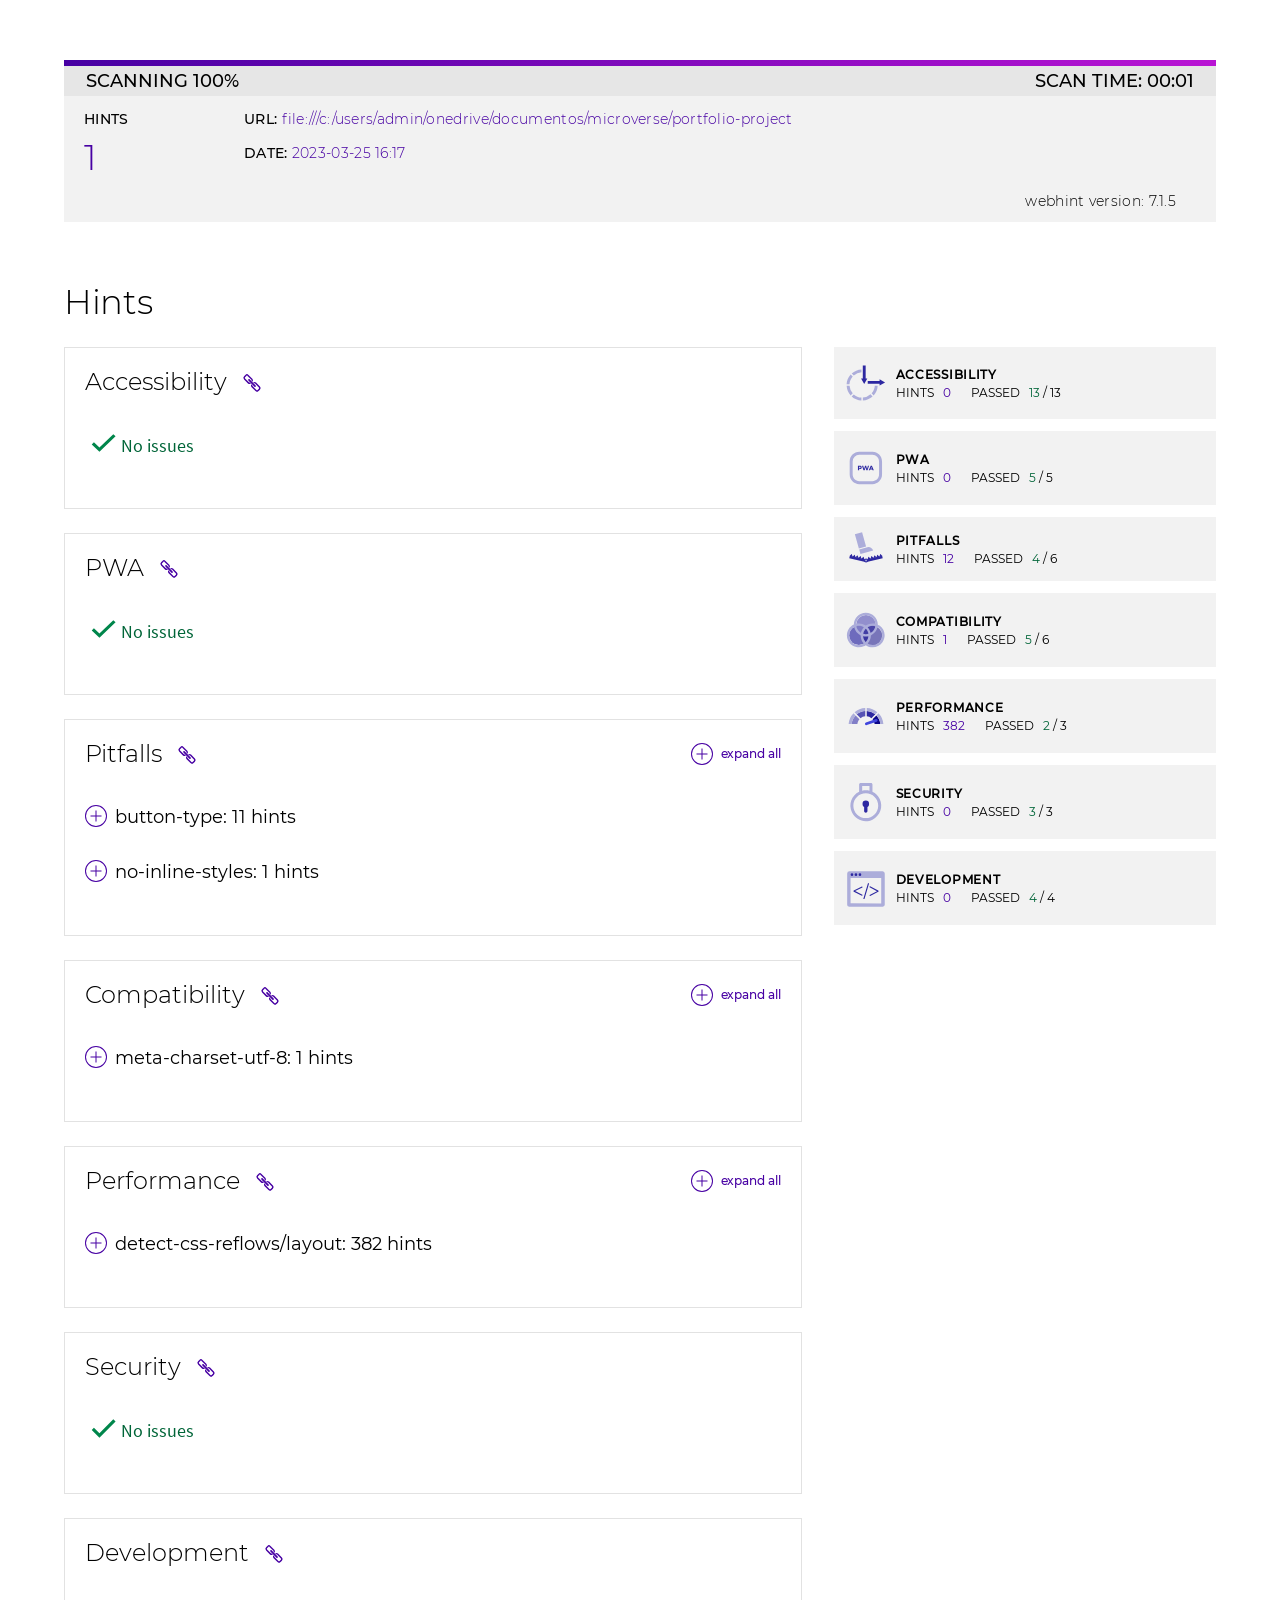
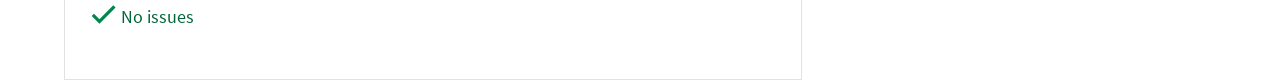
==== commit b64e8d3f: "Fix linters" ====
--- a/hint-report/file--C--Users-ADMIN-OneDrive-Documentos-Microverse-portfolio-project.html
+++ b/hint-report/file--C--Users-ADMIN-OneDrive-Documentos-Microverse-portfolio-project.html
@@ -1330,7 +1330,7 @@
 </head>
 <body>
     <div class="section container">
-    <div class="scan-overview" data-id="1679759154563" id="main">
+    <div class="scan-overview" data-id="1679761029969" id="main">
         <div class="scan-overview__status">
             <div id="scan-percentage-bar" class="scan-overview__progress-bar end-animation" style="width: 100%"></div>
             <p>scanning <span id="scan-percentage">100%</span></p>
@@ -1350,7 +1350,7 @@
                     </div>
                     
                         <div class="scan-overview--time-stamp">
-                            <p class="scan-overview__subheader">Date: <span id="scan-date" class="overview--time-stamp__time-stamp" data-date="2023-03-25T15:45:53.550Z">2023-03-25T15:45:53.550Z</span></p>
+                            <p class="scan-overview__subheader">Date: <span id="scan-date" class="overview--time-stamp__time-stamp" data-date="2023-03-25T16:17:08.618Z">2023-03-25T16:17:08.618Z</span></p>
                         </div>
                     
                 </div>
@@ -1436,11 +1436,11 @@
             <div class="rule-tile__results">
                 <div class="rule-tile__result-wrapper">
                     <p class="rule-tile__sub-category">hints</p>
-                    <p class="rule-tile__sub-category rule-tile__hints"><span>2</span></p>
+                    <p class="rule-tile__sub-category rule-tile__hints"><span>1</span></p>
                 </div>
                 <div class="rule-tile__result-wrapper">
                     <p class="rule-tile__sub-category">passed</p>
-                    <p class="rule-tile__sub-category"><span class="rule-tile__passed">4</span>&nbsp;/&nbsp;6</p>
+                    <p class="rule-tile__sub-category"><span class="rule-tile__passed">5</span>&nbsp;/&nbsp;6</p>
                 </div>
             </div>
         </div>
@@ -1874,47 +1874,6 @@
                 
                 <div class="rule-result__code">
                     <code class="">&lt;meta charset=&#34;UTF-8&#34;&gt;</code>
-                </div>
-                
-                
-            </div>
-            
-        
-    </div>
-</details>
-
-        
-            <details open class="rule-result--details" id="highest-available-document-mode" aria-expanded="true" role="group">
-    <summary class="rule-title" title="show highest-available-document-mode&#39;s result details" role="button">highest-available-document-mode: 1 hints</summary>
-    <div class="rule-content">
-        
-        <div class="rule-doc-buttons">
-            <a class="rule-doc-button" rel="noopener noreferrer" target="_blank" href="https://webhint.io/docs/user-guide/hints/hint-highest-available-document-mode/#why-is-this-important"
-                title="highest-available-document-mode - Why is this important">
-                Why is this important <span class="rule-doc-icon"></span>
-            </a>
-
-            <a class="rule-doc-button" rel="noopener noreferrer" target="_blank" href="https://webhint.io/docs/user-guide/hints/hint-highest-available-document-mode/#examples-that-pass-the-hint"
-                title="highest-available-document-mode - How to fix it">
-                How to fix it <span class="rule-doc-icon"></span>
-            </a>
-        </div>
-        
-        
-            <div class="rule-result--details__body">
-                <p id="hint-highest-available-document-mode-1">
-                    <span class="rule-result--details__hint-number">hint #1:</span> The &#39;x-ua-compatible&#39; meta element should not be specified as it is not needed. <a href="#hint-highest-available-document-mode-1" class="hint-link" title="highest-available-document-mode: hint #1"></a>
-                </p>
-                
-                <p>
-                    <a class="rule-result--details__hint-link" target="_blank" rel="noopener noreferrer" href="file:///C:/Users/ADMIN/OneDrive/Documentos/Microverse/portfolio-project/index.html">
-                        file:///C:/Users/ADMIN … tfolio-project/index.html
-                    </a>
-                </p>
-                
-                
-                <div class="rule-result__code">
-                    <code class="">&lt;meta http-equiv=&#34;X-UA-Compatible&#34; content=&#34;IE=edge&#34;&gt;</code>
                 </div>
                 
                 
